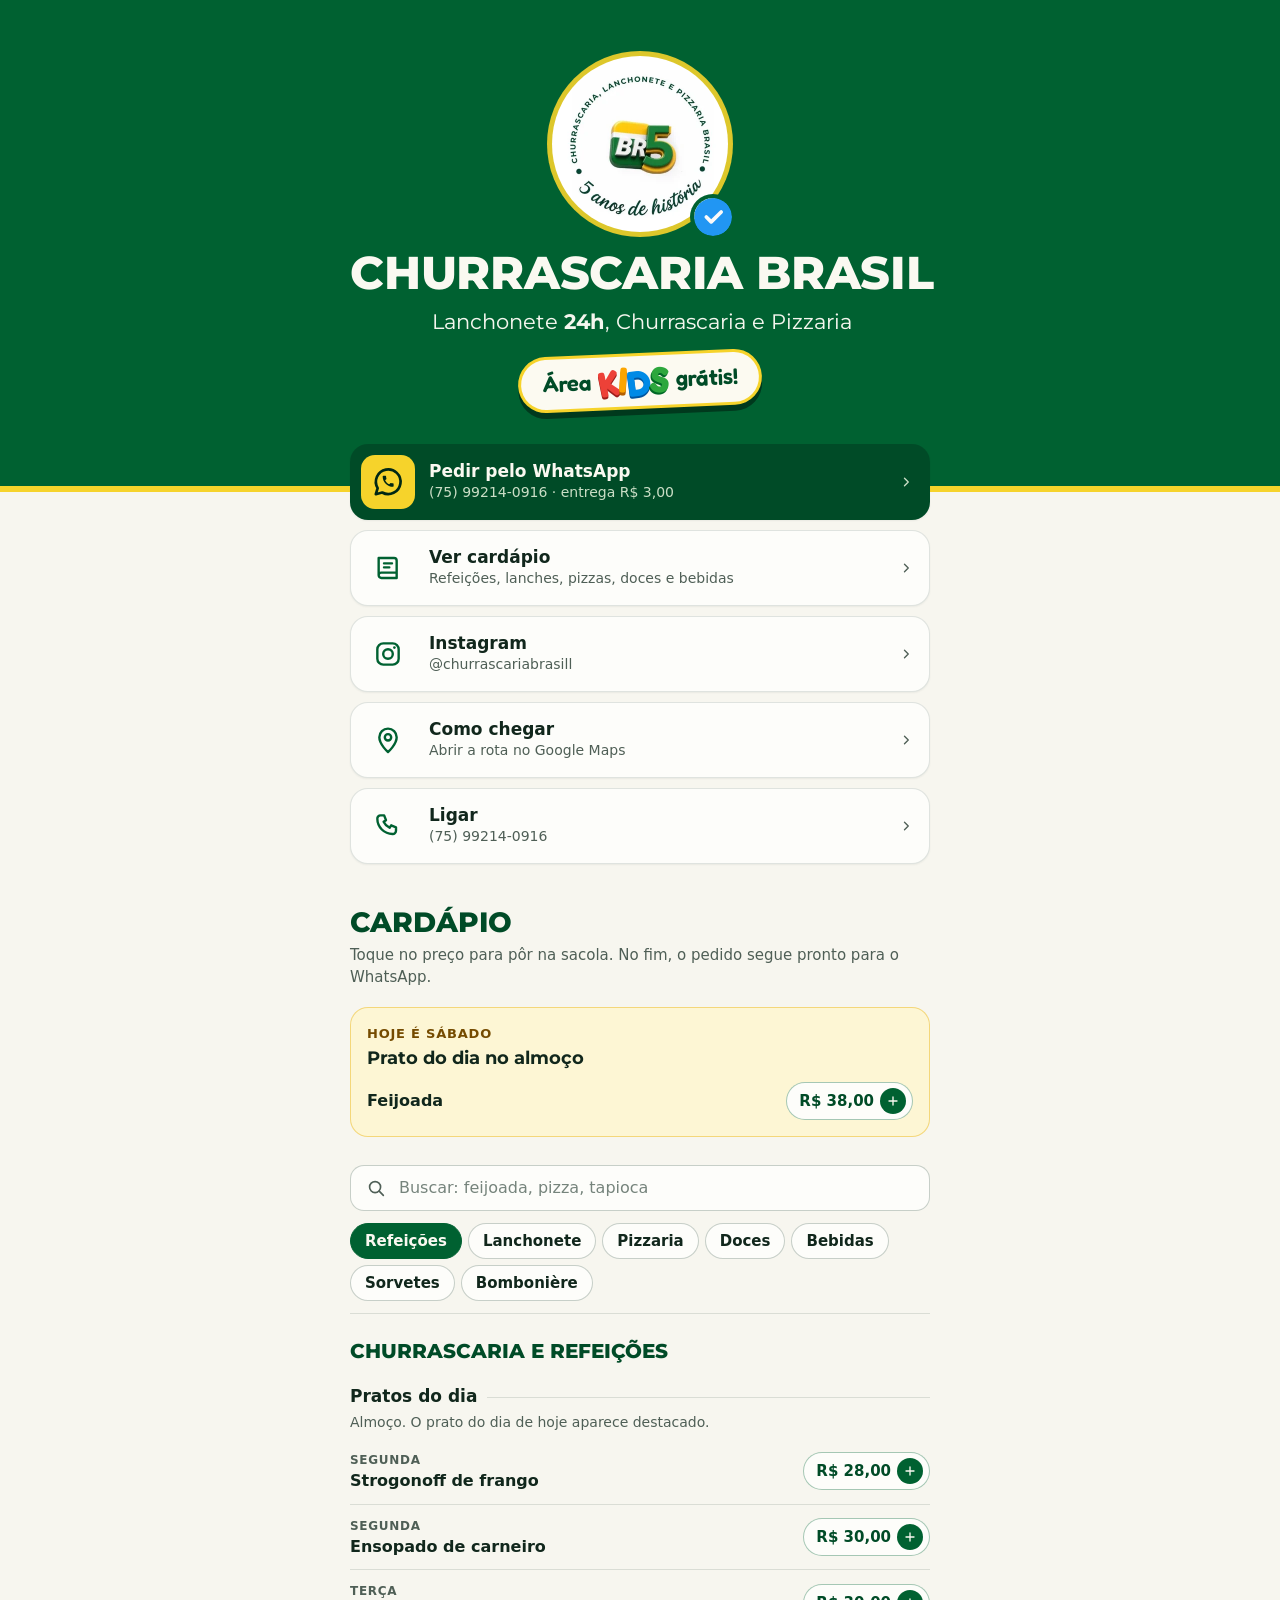
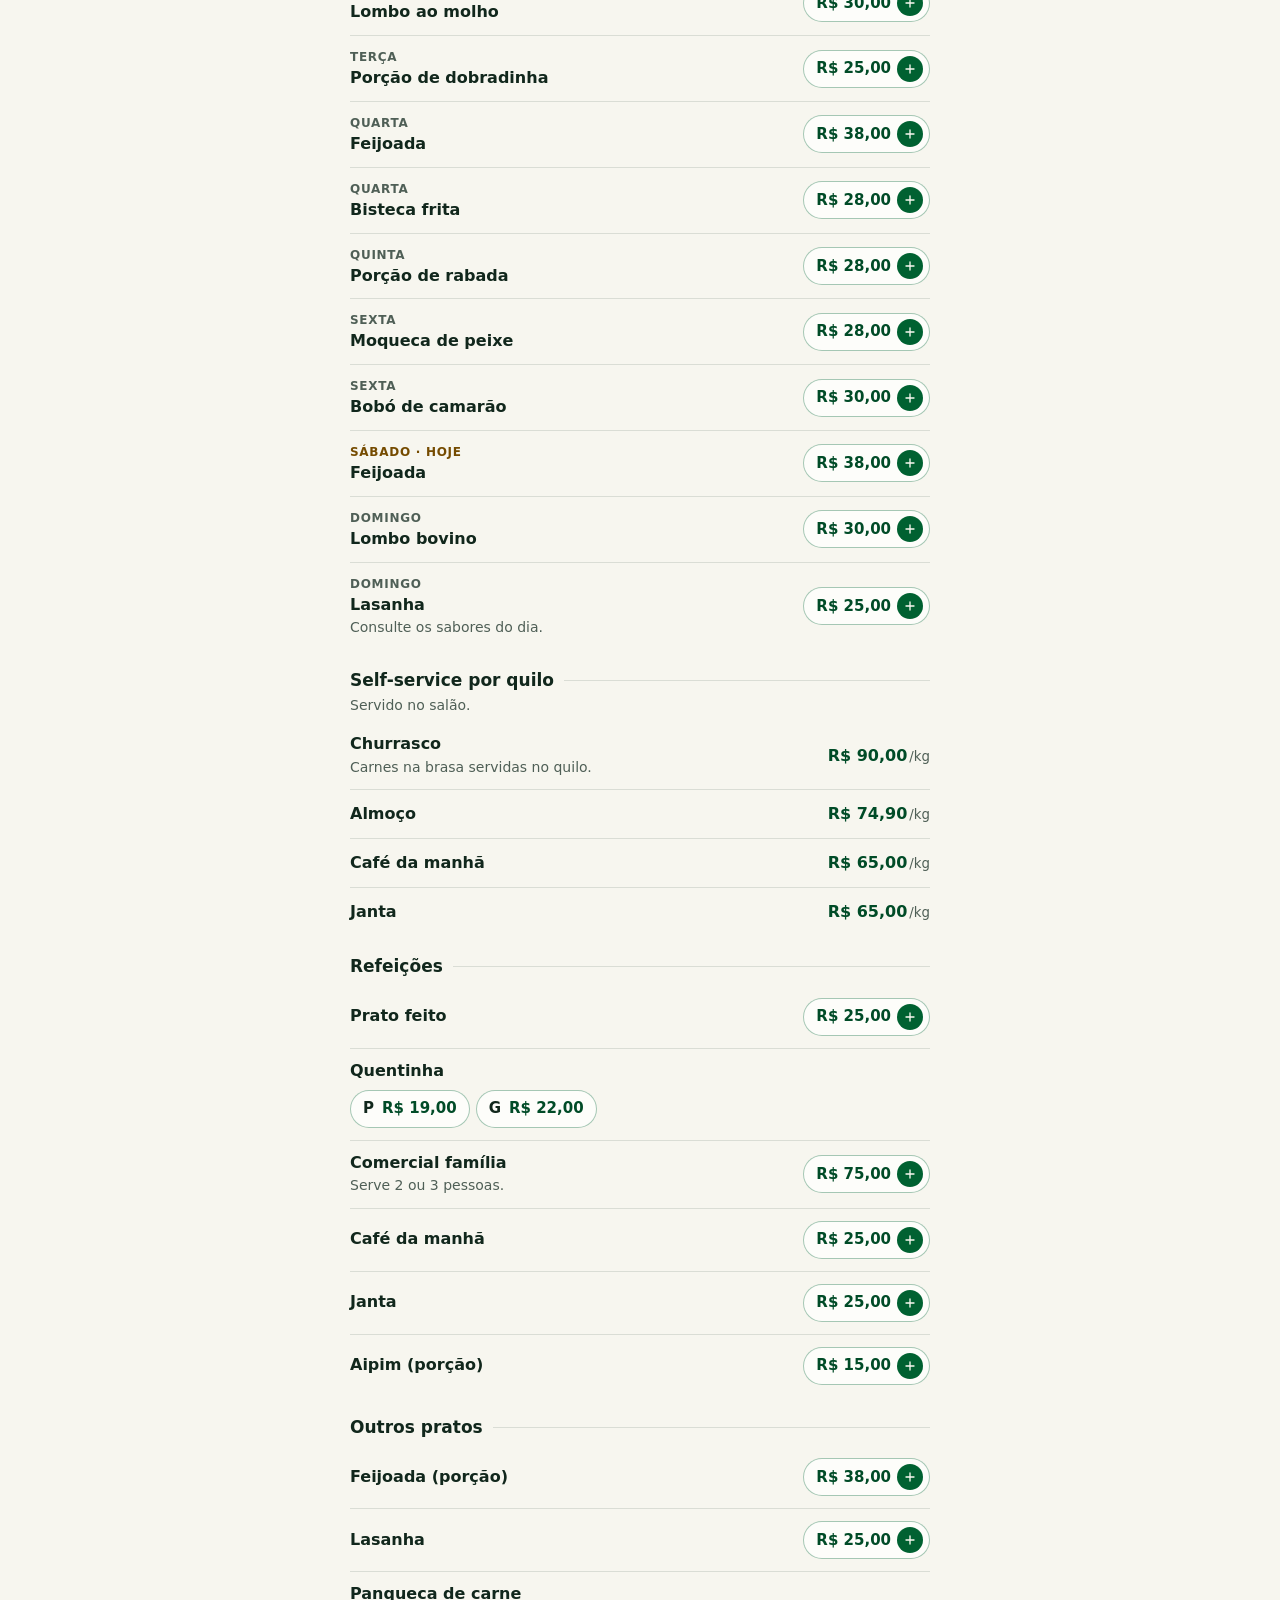
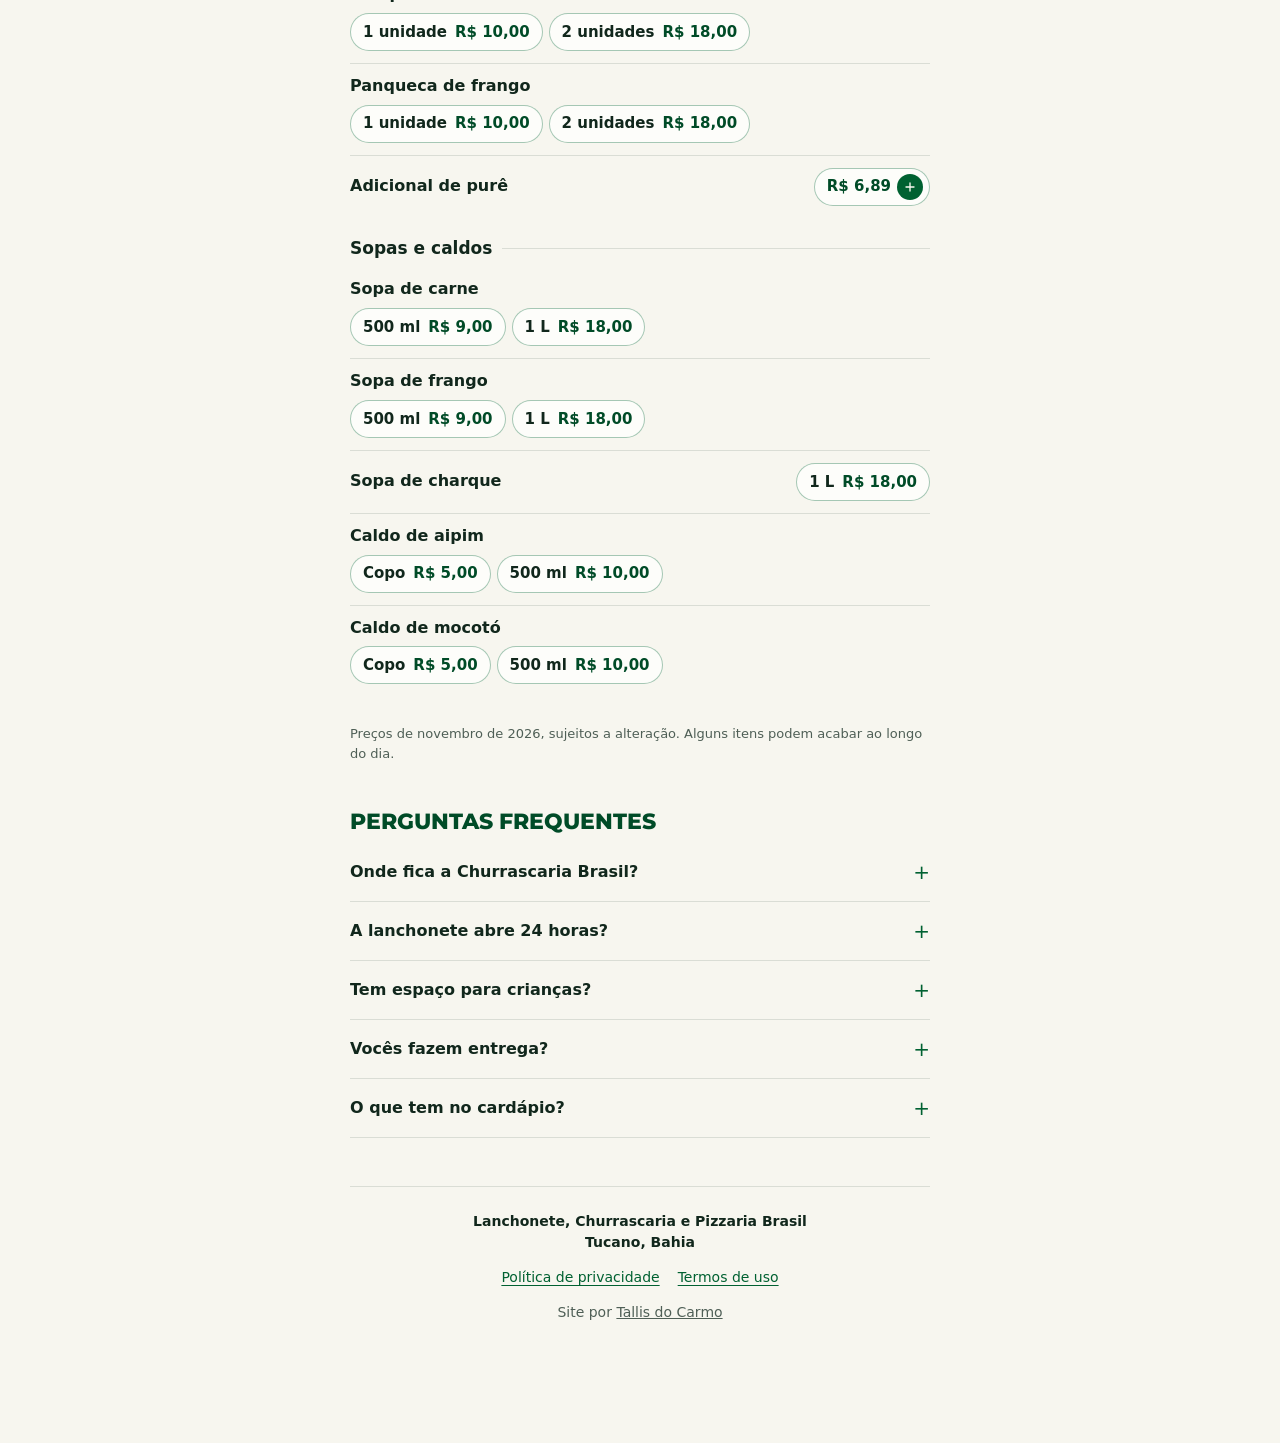
==== index.html @ 091d3152 "Página de links e cardápio da Churrascaria Brasil (BR5) Página de links com cardápio completo, busca" ====
<!doctype html>
<html lang="pt-BR">
<head>
<meta charset="utf-8">
<meta name="viewport" content="width=device-width, initial-scale=1, viewport-fit=cover">
<title>Churrascaria Brasil em Tucano-BA | Cardápio, churrasco, pizzas e lanches</title>
<meta name="description" content="Cardápio da Lanchonete, Churrascaria e Pizzaria Brasil (BR5) em Tucano, Bahia: churrasco e self-service por quilo, pratos do dia, pizzas, hambúrgueres, tapiocas, doces e bebidas. Lanchonete 24 horas. Área kids grátis. Peça pelo WhatsApp (75) 99214-0916.">
<link rel="canonical" href="https://churrascariabrasil.github.io/">
<meta name="robots" content="index, follow, max-image-preview:large">
<meta http-equiv="Content-Security-Policy" content="default-src 'self'; script-src 'self'; style-src 'self'; img-src 'self' data:; font-src 'self'; connect-src 'self'; object-src 'none'; base-uri 'none'; form-action 'none'; upgrade-insecure-requests">
<meta name="referrer" content="strict-origin-when-cross-origin">
<meta name="theme-color" content="#0f5a36">
<meta name="format-detection" content="telephone=no">
<meta property="og:type" content="restaurant.restaurant">
<meta property="og:locale" content="pt_BR">
<meta property="og:site_name" content="Churrascaria Brasil">
<meta property="og:title" content="Churrascaria Brasil em Tucano-BA: cardápio e pedidos pelo WhatsApp">
<meta property="og:description" content="Churrasco, self-service, pratos do dia, pizzas, hambúrgueres, tapiocas, doces e bebidas. Lanchonete 24 horas e área kids grátis em Tucano, Bahia.">
<meta property="og:url" content="https://churrascariabrasil.github.io/">
<meta property="og:image" content="https://churrascariabrasil.github.io/assets/og.jpg">
<meta property="og:image:width" content="1200">
<meta property="og:image:height" content="630">
<meta property="og:image:alt" content="Logo da Churrascaria Brasil, BR5, sobre fundo verde">
<meta name="twitter:card" content="summary_large_image">
<link rel="icon" href="assets/favicon-32.png" sizes="32x32" type="image/png">
<link rel="apple-touch-icon" href="assets/apple-touch-icon.png">
<link rel="manifest" href="site.webmanifest">
<link rel="preload" href="assets/fredoka-kids.woff2" as="font" type="font/woff2" crossorigin>
<link rel="preload" href="assets/montserrat.woff2" as="font" type="font/woff2" crossorigin>
<link rel="preload" href="assets/archivo.woff2" as="font" type="font/woff2" crossorigin>
<link rel="stylesheet" href="assets/styles.css">
<script type="application/ld+json">{"@context":"https://schema.org","@type":["Restaurant","FastFoodRestaurant"],"@id":"https://churrascariabrasil.github.io/#restaurante","name":"Lanchonete, Churrascaria e Pizzaria Brasil","alternateName":["Churrascaria Brasil","BR5","Pizzaria Brasil"],"url":"https://churrascariabrasil.github.io/","logo":"https://churrascariabrasil.github.io/assets/logo-512.png","image":"https://churrascariabrasil.github.io/assets/og.jpg","description":"Cardápio da Lanchonete, Churrascaria e Pizzaria Brasil (BR5) em Tucano, Bahia: churrasco e self-service por quilo, pratos do dia, pizzas, hambúrgueres, tapiocas, doces e bebidas. Lanchonete 24 horas. Área kids grátis. Peça pelo WhatsApp (75) 99214-0916.","telephone":"+55-75-99214-0916","servesCuisine":["Churrasco","Comida brasileira","Comida nordestina","Pizza","Hambúrguer","Lanches","Doces"],"priceRange":"R$","acceptsReservations":false,"amenityFeature":[{"@type":"LocationFeatureSpecification","name":"Área kids gratuita","value":true}],"address":{"@type":"PostalAddress","addressLocality":"Tucano","addressRegion":"BA","addressCountry":"BR"},"geo":{"@type":"GeoCoordinates","latitude":-10.975649324676777,"longitude":-38.793794930841116},"hasMap":"https://www.google.com/maps/place/Lanchonete,+Churrascaria+e+Pizzaria+Brasil/@-10.9757599,-38.7941972,17z/data=!4m6!3m5!1s0x71223be39fcfa05:0x5e86154c583b7c29!8m2!3d-10.9757599!4d-38.7941972","sameAs":["https://www.instagram.com/churrascariabrasill/"],"potentialAction":{"@type":"OrderAction","target":"https://wa.me/5575992140916"},"hasMenu":{"@type":"Menu","name":"Cardápio","url":"https://churrascariabrasil.github.io/#cardapio","inLanguage":"pt-BR","hasMenuSection":[{"@type":"MenuSection","name":"Churrascaria e refeições: Pratos do dia","hasMenuItem":[{"@type":"MenuItem","name":"Strogonoff de frango (Segunda)","offers":{"@type":"Offer","price":"28.00","priceCurrency":"BRL"}},{"@type":"MenuItem","name":"Ensopado de carneiro (Segunda)","offers":{"@type":"Offer","price":"30.00","priceCurrency":"BRL"}},{"@type":"MenuItem","name":"Lombo ao molho (Terça)","offers":{"@type":"Offer","price":"30.00","priceCurrency":"BRL"}},{"@type":"MenuItem","name":"Porção de dobradinha (Terça)","offers":{"@type":"Offer","price":"25.00","priceCurrency":"BRL"}},{"@type":"MenuItem","name":"Feijoada (Quarta)","offers":{"@type":"Offer","price":"38.00","priceCurrency":"BRL"}},{"@type":"MenuItem","name":"Bisteca frita (Quarta)","offers":{"@type":"Offer","price":"28.00","priceCurrency":"BRL"}},{"@type":"MenuItem","name":"Porção de rabada (Quinta)","offers":{"@type":"Offer","price":"28.00","priceCurrency":"BRL"}},{"@type":"MenuItem","name":"Moqueca de peixe (Sexta)","offers":{"@type":"Offer","price":"28.00","priceCurrency":"BRL"}},{"@type":"MenuItem","name":"Bobó de camarão (Sexta)","offers":{"@type":"Offer","price":"30.00","priceCurrency":"BRL"}},{"@type":"MenuItem","name":"Feijoada (Sábado)","offers":{"@type":"Offer","price":"38.00","priceCurrency":"BRL"}},{"@type":"MenuItem","name":"Lombo bovino (Domingo)","offers":{"@type":"Offer","price":"30.00","priceCurrency":"BRL"}},{"@type":"MenuItem","name":"Lasanha (Domingo)","offers":{"@type":"Offer","price":"25.00","priceCurrency":"BRL"},"description":"Consulte os sabores do dia."}]},{"@type":"MenuSection","name":"Churrascaria e refeições: Self-service por quilo","hasMenuItem":[{"@type":"MenuItem","name":"Churrasco","offers":{"@type":"Offer","price":"90.00","priceCurrency":"BRL"},"description":"Carnes na brasa servidas no quilo."},{"@type":"MenuItem","name":"Almoço","offers":{"@type":"Offer","price":"74.90","priceCurrency":"BRL"}},{"@type":"MenuItem","name":"Café da manhã","offers":{"@type":"Offer","price":"65.00","priceCurrency":"BRL"}},{"@type":"MenuItem","name":"Janta","offers":{"@type":"Offer","price":"65.00","priceCurrency":"BRL"}}]},{"@type":"MenuSection","name":"Churrascaria e refeições: Refeições","hasMenuItem":[{"@type":"MenuItem","name":"Prato feito","offers":{"@type":"Offer","price":"25.00","priceCurrency":"BRL"}},{"@type":"MenuItem","name":"Quentinha","offers":[{"@type":"Offer","price":"19.00","priceCurrency":"BRL","name":"P"},{"@type":"Offer","price":"22.00","priceCurrency":"BRL","name":"G"}]},{"@type":"MenuItem","name":"Comercial família","offers":{"@type":"Offer","price":"75.00","priceCurrency":"BRL"},"description":"Serve 2 ou 3 pessoas."},{"@type":"MenuItem","name":"Café da manhã","offers":{"@type":"Offer","price":"25.00","priceCurrency":"BRL"}},{"@type":"MenuItem","name":"Janta","offers":{"@type":"Offer","price":"25.00","priceCurrency":"BRL"}},{"@type":"MenuItem","name":"Aipim (porção)","offers":{"@type":"Offer","price":"15.00","priceCurrency":"BRL"}}]},{"@type":"MenuSection","name":"Churrascaria e refeições: Outros pratos","hasMenuItem":[{"@type":"MenuItem","name":"Feijoada (porção)","offers":{"@type":"Offer","price":"38.00","priceCurrency":"BRL"}},{"@type":"MenuItem","name":"Lasanha","offers":{"@type":"Offer","price":"25.00","priceCurrency":"BRL"}},{"@type":"MenuItem","name":"Panqueca de carne","offers":[{"@type":"Offer","price":"10.00","priceCurrency":"BRL","name":"1 unidade"},{"@type":"Offer","price":"18.00","priceCurrency":"BRL","name":"2 unidades"}]},{"@type":"MenuItem","name":"Panqueca de frango","offers":[{"@type":"Offer","price":"10.00","priceCurrency":"BRL","name":"1 unidade"},{"@type":"Offer","price":"18.00","priceCurrency":"BRL","name":"2 unidades"}]},{"@type":"MenuItem","name":"Adicional de purê","offers":{"@type":"Offer","price":"6.89","priceCurrency":"BRL"}}]},{"@type":"MenuSection","name":"Churrascaria e refeições: Sopas e caldos","hasMenuItem":[{"@type":"MenuItem","name":"Sopa de carne","offers":[{"@type":"Offer","price":"9.00","priceCurrency":"BRL","name":"500 ml"},{"@type":"Offer","price":"18.00","priceCurrency":"BRL","name":"1 L"}]},{"@type":"MenuItem","name":"Sopa de frango","offers":[{"@type":"Offer","price":"9.00","priceCurrency":"BRL","name":"500 ml"},{"@type":"Offer","price":"18.00","priceCurrency":"BRL","name":"1 L"}]},{"@type":"MenuItem","name":"Sopa de charque","offers":{"@type":"Offer","price":"18.00","priceCurrency":"BRL","name":"1 L"}},{"@type":"MenuItem","name":"Caldo de aipim","offers":[{"@type":"Offer","price":"5.00","priceCurrency":"BRL","name":"Copo"},{"@type":"Offer","price":"10.00","priceCurrency":"BRL","name":"500 ml"}]},{"@type":"MenuItem","name":"Caldo de mocotó","offers":[{"@type":"Offer","price":"5.00","priceCurrency":"BRL","name":"Copo"},{"@type":"Offer","price":"10.00","priceCurrency":"BRL","name":"500 ml"}]}]},{"@type":"MenuSection","name":"Lanchonete: Hambúrgueres","hasMenuItem":[{"@type":"MenuItem","name":"X-Xandão","offers":{"@type":"Offer","price":"39.90","priceCurrency":"BRL"},"description":"Pão com gergelim, 2 carnes (120 g), tomate, alface, molho especial, cebola caramelizada, cheddar e bacon."},{"@type":"MenuItem","name":"Moda da Casa","offers":{"@type":"Offer","price":"35.90","priceCurrency":"BRL"},"description":"Pão com gergelim, 2 carnes (120 g), tomate, alface, molho especial, cebola, cheddar, picles, ovos e bacon."},{"@type":"MenuItem","name":"Nordestino","offers":{"@type":"Offer","price":"29.90","priceCurrency":"BRL"},"description":"Pão com gergelim, carne artesanal (120 g), banana-da-terra, bacon e muçarela."},{"@type":"MenuItem","name":"X-Brasil","offers":{"@type":"Offer","price":"28.90","priceCurrency":"BRL"},"description":"Pão com gergelim, carne (120 g), tomate, alface americana, molho especial, muçarela, cebola caramelizada e bacon."},{"@type":"MenuItem","name":"X-Tudo","offers":{"@type":"Offer","price":"26.90","priceCurrency":"BRL"},"description":"Pão com gergelim, carne, tomate, alface, molho especial, ovo, bacon, frango, muçarela e presunto."},{"@type":"MenuItem","name":"Baby Burguer","offers":{"@type":"Offer","price":"25.90","priceCurrency":"BRL"},"description":"Pão com gergelim, 2 carnes (120 g), tomate, alface, molho especial, cebola caramelizada e cheddar."},{"@type":"MenuItem","name":"X-Bacon","offers":{"@type":"Offer","price":"22.90","priceCurrency":"BRL"},"description":"Pão com gergelim, carne, tomate, alface, molho especial, muçarela, presunto e bacon."},{"@type":"MenuItem","name":"X-Frango","offers":{"@type":"Offer","price":"21.90","priceCurrency":"BRL"},"description":"Pão com gergelim, carne, tomate, alface, molho especial, muçarela e frango."},{"@type":"MenuItem","name":"X-Egg","offers":{"@type":"Offer","price":"20.90","priceCurrency":"BRL"},"description":"Pão com gergelim, carne, tomate, alface, molho especial, muçarela, presunto, cebola e 2 ovos."},{"@type":"MenuItem","name":"X-Burguer","offers":{"@type":"Offer","price":"19.90","priceCurrency":"BRL"},"description":"Pão com gergelim, carne, tomate, alface, molho especial, muçarela e presunto."},{"@type":"MenuItem","name":"X-Calabresa","offers":{"@type":"Offer","price":"19.90","priceCurrency":"BRL"},"description":"Pão com gergelim, carne, tomate, cebola, alface, molho especial, muçarela, presunto e calabresa."},{"@type":"MenuItem","name":"X-Toscana","offers":{"@type":"Offer","price":"16.90","priceCurrency":"BRL"},"description":"Pão francês, muçarela, vinagrete e linguiça toscana."}]},{"@type":"MenuSection","name":"Lanchonete: Tapiocas","hasMenuItem":[{"@type":"MenuItem","name":"Carne seca","offers":{"@type":"Offer","price":"22.99","priceCurrency":"BRL"}},{"@type":"MenuItem","name":"Frango","offers":{"@type":"Offer","price":"19.99","priceCurrency":"BRL"}},{"@type":"MenuItem","name":"Nutella com morango","offers":{"@type":"Offer","price":"18.00","priceCurrency":"BRL"}},{"@type":"MenuItem","name":"Calabresa com queijo","offers":{"@type":"Offer","price":"16.99","priceCurrency":"BRL"}},{"@type":"MenuItem","name":"Queijo e presunto","offers":{"@type":"Offer","price":"16.99","priceCurrency":"BRL"}},{"@type":"MenuItem","name":"Ovo com queijo","offers":{"@type":"Offer","price":"14.99","priceCurrency":"BRL"}},{"@type":"MenuItem","name":"Manteiga","offers":{"@type":"Offer","price":"9.99","priceCurrency":"BRL"}}]},{"@type":"MenuSection","name":"Lanchonete: Cuscuz","hasMenuItem":[{"@type":"MenuItem","name":"Cuscuz carne seca com queijo","offers":[{"@type":"Offer","price":"17.99","priceCurrency":"BRL","name":"P"},{"@type":"Offer","price":"24.99","priceCurrency":"BRL","name":"G"}]},{"@type":"MenuItem","name":"Cuscuz carne seca com banana","offers":[{"@type":"Offer","price":"16.99","priceCurrency":"BRL","name":"P"},{"@type":"Offer","price":"23.99","priceCurrency":"BRL","name":"G"}]},{"@type":"MenuItem","name":"Cuscuz frango com queijo","offers":[{"@type":"Offer","price":"15.99","priceCurrency":"BRL","name":"P"},{"@type":"Offer","price":"22.99","priceCurrency":"BRL","name":"G"}]},{"@type":"MenuItem","name":"Cuscuz calabresa com queijo","offers":[{"@type":"Offer","price":"13.99","priceCurrency":"BRL","name":"P"},{"@type":"Offer","price":"21.99","priceCurrency":"BRL","name":"G"}]},{"@type":"MenuItem","name":"Cuscuz com manteiga","offers":[{"@type":"Offer","price":"10.00","priceCurrency":"BRL","name":"P"},{"@type":"Offer","price":"13.00","priceCurrency":"BRL","name":"G"}]}]},{"@type":"MenuSection","name":"Lanchonete: Salgados","hasMenuItem":[{"@type":"MenuItem","name":"Coxinha","offers":{"@type":"Offer","price":"7.00","priceCurrency":"BRL"}},{"@type":"MenuItem","name":"Empada de frango","offers":{"@type":"Offer","price":"7.00","priceCurrency":"BRL"}},{"@type":"MenuItem","name":"Enroladinho","offers":{"@type":"Offer","price":"7.00","priceCurrency":"BRL"}},{"@type":"MenuItem","name":"Banana real","offers":{"@type":"Offer","price":"7.00","priceCurrency":"BRL"}},{"@type":"MenuItem","name":"Risole misto","offers":{"@type":"Offer","price":"8.00","priceCurrency":"BRL"}},{"@type":"MenuItem","name":"Bauru","offers":{"@type":"Offer","price":"9.00","priceCurrency":"BRL"}},{"@type":"MenuItem","name":"Esfirra de frango","offers":{"@type":"Offer","price":"9.00","priceCurrency":"BRL"}},{"@type":"MenuItem","name":"Hambúrguer de forno","offers":{"@type":"Offer","price":"9.00","priceCurrency":"BRL"}},{"@type":"MenuItem","name":"Pão delícia","offers":{"@type":"Offer","price":"9.00","priceCurrency":"BRL"}},{"@type":"MenuItem","name":"Pastel","offers":{"@type":"Offer","price":"5.00","priceCurrency":"BRL"}},{"@type":"MenuItem","name":"Torta salgada","offers":{"@type":"Offer","price":"15.00","priceCurrency":"BRL"}},{"@type":"MenuItem","name":"Brotinho","offers":{"@type":"Offer","price":"17.00","priceCurrency":"BRL"}},{"@type":"MenuItem","name":"Quiche","offers":{"@type":"Offer","price":"17.00","priceCurrency":"BRL"}},{"@type":"MenuItem","name":"Churros (porção)","offers":{"@type":"Offer","price":"15.00","priceCurrency":"BRL"}},{"@type":"MenuItem","name":"Mini salgados (unidade)","offers":{"@type":"Offer","price":"1.50","priceCurrency":"BRL"}},{"@type":"MenuItem","name":"Combo mini salgados","offers":{"@type":"Offer","price":"29.90","priceCurrency":"BRL"}}]},{"@type":"MenuSection","name":"Lanchonete: Padaria","hasMenuItem":[{"@type":"MenuItem","name":"Pão","offers":{"@type":"Offer","price":"1.00","priceCurrency":"BRL"}},{"@type":"MenuItem","name":"Pão com manteiga","offers":{"@type":"Offer","price":"3.00","priceCurrency":"BRL"}},{"@type":"MenuItem","name":"Pão com ovo","offers":{"@type":"Offer","price":"6.00","priceCurrency":"BRL"}},{"@type":"MenuItem","name":"Pão com queijo","offers":{"@type":"Offer","price":"9.00","priceCurrency":"BRL"}},{"@type":"MenuItem","name":"Pão com requeijão","offers":{"@type":"Offer","price":"9.00","priceCurrency":"BRL"}},{"@type":"MenuItem","name":"Pão recheado","offers":{"@type":"Offer","price":"9.00","priceCurrency":"BRL"}},{"@type":"MenuItem","name":"Pão turbinado","offers":{"@type":"Offer","price":"12.00","priceCurrency":"BRL"}},{"@type":"MenuItem","name":"Misto","offers":{"@type":"Offer","price":"7.00","priceCurrency":"BRL"}},{"@type":"MenuItem","name":"Ovo (unidade)","offers":{"@type":"Offer","price":"2.50","priceCurrency":"BRL"}},{"@type":"MenuItem","name":"Fatia de presunto","offers":{"@type":"Offer","price":"3.00","priceCurrency":"BRL"}},{"@type":"MenuItem","name":"Fatia de queijo","offers":{"@type":"Offer","price":"3.00","priceCurrency":"BRL"}}]},{"@type":"MenuSection","name":"Lanchonete: Petiscos","hasMenuItem":[{"@type":"MenuItem","name":"Batata frita simples","offers":[{"@type":"Offer","price":"15.00","priceCurrency":"BRL","name":"P"},{"@type":"Offer","price":"30.00","priceCurrency":"BRL","name":"G"}]},{"@type":"MenuItem","name":"Batata frita especial","offers":[{"@type":"Offer","price":"23.00","priceCurrency":"BRL","name":"P"},{"@type":"Offer","price":"38.00","priceCurrency":"BRL","name":"G"}]},{"@type":"MenuItem","name":"Bala de licuri com banana","offers":{"@type":"Offer","price":"16.00","priceCurrency":"BRL"}},{"@type":"MenuItem","name":"Bolacha de licuri","offers":{"@type":"Offer","price":"17.00","priceCurrency":"BRL"},"description":"Consulte os sabores."},{"@type":"MenuItem","name":"Beiju canoinha","offers":{"@type":"Offer","price":"9.00","priceCurrency":"BRL"}},{"@type":"MenuItem","name":"Beiju de coco","offers":{"@type":"Offer","price":"9.00","priceCurrency":"BRL"}},{"@type":"MenuItem","name":"Beiju de goiaba com coco","offers":{"@type":"Offer","price":"9.00","priceCurrency":"BRL"}},{"@type":"MenuItem","name":"Beiju de pote","offers":{"@type":"Offer","price":"15.00","priceCurrency":"BRL"}},{"@type":"MenuItem","name":"Tapioca crocante de coco queimado","offers":{"@type":"Offer","price":"15.00","priceCurrency":"BRL"}},{"@type":"MenuItem","name":"Tapioca crocante de leite condensado","offers":{"@type":"Offer","price":"15.00","priceCurrency":"BRL"}},{"@type":"MenuItem","name":"Salgadinhos de pacote","offers":[{"@type":"Offer","price":"8.00","priceCurrency":"BRL","name":"Batata chips Maitá"},{"@type":"Offer","price":"7.00","priceCurrency":"BRL","name":"Cheetos"},{"@type":"Offer","price":"7.00","priceCurrency":"BRL","name":"Doritos"},{"@type":"Offer","price":"10.00","priceCurrency":"BRL","name":"Clube Social recheado"},{"@type":"Offer","price":"6.00","priceCurrency":"BRL","name":"Sol"},{"@type":"Offer","price":"3.00","priceCurrency":"BRL","name":"Torcida"}]}]},{"@type":"MenuSection","name":"Pizzaria: Pizzas salgadas","hasMenuItem":[{"@type":"MenuItem","name":"Rainha da BR","offers":[{"@type":"Offer","price":"57.00","priceCurrency":"BRL","name":"Média"},{"@type":"Offer","price":"81.00","priceCurrency":"BRL","name":"Família"}]},{"@type":"MenuItem","name":"Tucaninha","offers":[{"@type":"Offer","price":"53.00","priceCurrency":"BRL","name":"Média"},{"@type":"Offer","price":"72.00","priceCurrency":"BRL","name":"Família"}]},{"@type":"MenuItem","name":"Força do Sertão","offers":[{"@type":"Offer","price":"56.00","priceCurrency":"BRL","name":"Média"},{"@type":"Offer","price":"78.00","priceCurrency":"BRL","name":"Família"}]},{"@type":"MenuItem","name":"À Moda Xandão","offers":[{"@type":"Offer","price":"52.00","priceCurrency":"BRL","name":"Média"},{"@type":"Offer","price":"68.00","priceCurrency":"BRL","name":"Família"}]},{"@type":"MenuItem","name":"Maré Alta","offers":[{"@type":"Offer","price":"57.00","priceCurrency":"BRL","name":"Média"},{"@type":"Offer","price":"84.00","priceCurrency":"BRL","name":"Família"}]},{"@type":"MenuItem","name":"Camarão cremoso","offers":[{"@type":"Offer","price":"65.00","priceCurrency":"BRL","name":"Média"},{"@type":"Offer","price":"90.00","priceCurrency":"BRL","name":"Família"}]},{"@type":"MenuItem","name":"Salame com geleia de pimenta","offers":[{"@type":"Offer","price":"65.00","priceCurrency":"BRL","name":"Média"},{"@type":"Offer","price":"90.00","priceCurrency":"BRL","name":"Família"}]},{"@type":"MenuItem","name":"Peito de peru e catupiry cremoso","offers":[{"@type":"Offer","price":"65.00","priceCurrency":"BRL","name":"Média"},{"@type":"Offer","price":"90.00","priceCurrency":"BRL","name":"Família"}]},{"@type":"MenuItem","name":"Sertaneja cremosa","offers":[{"@type":"Offer","price":"52.00","priceCurrency":"BRL","name":"Média"},{"@type":"Offer","price":"75.00","priceCurrency":"BRL","name":"Família"}]},{"@type":"MenuItem","name":"Mineirinha","offers":[{"@type":"Offer","price":"53.00","priceCurrency":"BRL","name":"Média"},{"@type":"Offer","price":"68.00","priceCurrency":"BRL","name":"Família"}]},{"@type":"MenuItem","name":"Baianinha","offers":[{"@type":"Offer","price":"42.00","priceCurrency":"BRL","name":"Média"},{"@type":"Offer","price":"62.00","priceCurrency":"BRL","name":"Família"}]},{"@type":"MenuItem","name":"Paixão Nacional","offers":[{"@type":"Offer","price":"42.00","priceCurrency":"BRL","name":"Média"},{"@type":"Offer","price":"60.00","priceCurrency":"BRL","name":"Família"}]},{"@type":"MenuItem","name":"Frango Chiquem","offers":[{"@type":"Offer","price":"52.00","priceCurrency":"BRL","name":"Média"},{"@type":"Offer","price":"68.00","priceCurrency":"BRL","name":"Família"}]},{"@type":"MenuItem","name":"Frango com catupiry","offers":[{"@type":"Offer","price":"48.00","priceCurrency":"BRL","name":"Média"},{"@type":"Offer","price":"68.00","priceCurrency":"BRL","name":"Família"}]},{"@type":"MenuItem","name":"Frango","offers":[{"@type":"Offer","price":"44.00","priceCurrency":"BRL","name":"Média"},{"@type":"Offer","price":"62.00","priceCurrency":"BRL","name":"Família"}]},{"@type":"MenuItem","name":"Atum","offers":[{"@type":"Offer","price":"52.00","priceCurrency":"BRL","name":"Média"},{"@type":"Offer","price":"79.00","priceCurrency":"BRL","name":"Família"}]},{"@type":"MenuItem","name":"Brócolis e bacon","offers":[{"@type":"Offer","price":"52.00","priceCurrency":"BRL","name":"Média"},{"@type":"Offer","price":"68.00","priceCurrency":"BRL","name":"Família"}]},{"@type":"MenuItem","name":"Portuguesa","offers":[{"@type":"Offer","price":"48.00","priceCurrency":"BRL","name":"Média"},{"@type":"Offer","price":"68.00","priceCurrency":"BRL","name":"Família"}]},{"@type":"MenuItem","name":"Lombinho","offers":[{"@type":"Offer","price":"44.00","priceCurrency":"BRL","name":"Média"},{"@type":"Offer","price":"67.00","priceCurrency":"BRL","name":"Família"}]},{"@type":"MenuItem","name":"Siciliana","offers":[{"@type":"Offer","price":"45.00","priceCurrency":"BRL","name":"Média"},{"@type":"Offer","price":"67.00","priceCurrency":"BRL","name":"Família"}]},{"@type":"MenuItem","name":"Marguerita","offers":[{"@type":"Offer","price":"43.00","priceCurrency":"BRL","name":"Média"},{"@type":"Offer","price":"58.00","priceCurrency":"BRL","name":"Família"}]},{"@type":"MenuItem","name":"Vegetariana","offers":[{"@type":"Offer","price":"43.00","priceCurrency":"BRL","name":"Média"},{"@type":"Offer","price":"60.00","priceCurrency":"BRL","name":"Família"}]}]},{"@type":"MenuSection","name":"Pizzaria: Pizzas doces","hasMenuItem":[{"@type":"MenuItem","name":"Brigadeiro com morango","offers":[{"@type":"Offer","price":"45.00","priceCurrency":"BRL","name":"Média"},{"@type":"Offer","price":"67.00","priceCurrency":"BRL","name":"Família"}]},{"@type":"MenuItem","name":"Dois Amores","offers":[{"@type":"Offer","price":"45.00","priceCurrency":"BRL","name":"Média"},{"@type":"Offer","price":"67.00","priceCurrency":"BRL","name":"Família"}]},{"@type":"MenuItem","name":"Romeu e Julieta","offers":[{"@type":"Offer","price":"45.00","priceCurrency":"BRL","name":"Média"},{"@type":"Offer","price":"67.00","priceCurrency":"BRL","name":"Família"}]}]},{"@type":"MenuSection","name":"Confeitaria: Fatias e porções","hasMenuItem":[{"@type":"MenuItem","name":"Sobremesa Brasil","offers":{"@type":"Offer","price":"18.00","priceCurrency":"BRL"}},{"@type":"MenuItem","name":"Torta de café","offers":{"@type":"Offer","price":"20.00","priceCurrency":"BRL"}},{"@type":"MenuItem","name":"Banoffee","offers":{"@type":"Offer","price":"14.00","priceCurrency":"BRL"}},{"@type":"MenuItem","name":"Delícia de uva","offers":{"@type":"Offer","price":"14.00","priceCurrency":"BRL"}},{"@type":"MenuItem","name":"Cheesecake","offers":{"@type":"Offer","price":"12.00","priceCurrency":"BRL"}},{"@type":"MenuItem","name":"Mousse","offers":{"@type":"Offer","price":"12.00","priceCurrency":"BRL"}},{"@type":"MenuItem","name":"Torta Oreo","offers":{"@type":"Offer","price":"12.00","priceCurrency":"BRL"}},{"@type":"MenuItem","name":"Torta","offers":{"@type":"Offer","price":"17.00","priceCurrency":"BRL"},"description":"Consulte os sabores."},{"@type":"MenuItem","name":"Brownie","offers":{"@type":"Offer","price":"10.00","priceCurrency":"BRL"},"description":"Consulte os sabores."},{"@type":"MenuItem","name":"Bolo com cobertura","offers":{"@type":"Offer","price":"10.00","priceCurrency":"BRL"}},{"@type":"MenuItem","name":"Bolo fit","offers":{"@type":"Offer","price":"10.00","priceCurrency":"BRL"}},{"@type":"MenuItem","name":"Bolo de tapioca","offers":{"@type":"Offer","price":"10.00","priceCurrency":"BRL"}},{"@type":"MenuItem","name":"Rocambole","offers":{"@type":"Offer","price":"10.00","priceCurrency":"BRL"}},{"@type":"MenuItem","name":"Bolo simples","offers":{"@type":"Offer","price":"7.00","priceCurrency":"BRL"}},{"@type":"MenuItem","name":"Banana real","offers":{"@type":"Offer","price":"7.00","priceCurrency":"BRL"}},{"@type":"MenuItem","name":"Pavê","offers":{"@type":"Offer","price":"9.00","priceCurrency":"BRL"}},{"@type":"MenuItem","name":"Pudim","offers":{"@type":"Offer","price":"9.00","priceCurrency":"BRL"}},{"@type":"MenuItem","name":"Torta encanto de cereja","offers":{"@type":"Offer","price":"8.00","priceCurrency":"BRL"}},{"@type":"MenuItem","name":"Salada de frutas","offers":{"@type":"Offer","price":"6.00","priceCurrency":"BRL"}},{"@type":"MenuItem","name":"Mini vulcão","offers":{"@type":"Offer","price":"25.00","priceCurrency":"BRL"}},{"@type":"MenuItem","name":"Rocambole salgado de salpicão","offers":{"@type":"Offer","price":"20.00","priceCurrency":"BRL"}}]},{"@type":"MenuSection","name":"Confeitaria: Docinhos","hasMenuItem":[{"@type":"MenuItem","name":"Brigadeiro de morango","offers":{"@type":"Offer","price":"8.00","priceCurrency":"BRL"}},{"@type":"MenuItem","name":"Brigadeiro","offers":{"@type":"Offer","price":"5.00","priceCurrency":"BRL"},"description":"Consulte os sabores."},{"@type":"MenuItem","name":"Caixa com 4 mini brigadeiros","offers":{"@type":"Offer","price":"8.00","priceCurrency":"BRL"}},{"@type":"MenuItem","name":"Cupcake","offers":{"@type":"Offer","price":"5.00","priceCurrency":"BRL"}},{"@type":"MenuItem","name":"Tortalete","offers":{"@type":"Offer","price":"5.00","priceCurrency":"BRL"}},{"@type":"MenuItem","name":"Trufa","offers":{"@type":"Offer","price":"3.00","priceCurrency":"BRL"}}]},{"@type":"MenuSection","name":"Confeitaria: Inteiros por encomenda","hasMenuItem":[{"@type":"MenuItem","name":"Torta inteira","offers":[{"@type":"Offer","price":"180.00","priceCurrency":"BRL","name":"15 cm"},{"@type":"Offer","price":"200.00","priceCurrency":"BRL","name":"20 cm"},{"@type":"Offer","price":"250.00","priceCurrency":"BRL","name":"25 cm"}]},{"@type":"MenuItem","name":"Pudim inteiro","offers":{"@type":"Offer","price":"90.00","priceCurrency":"BRL"}},{"@type":"MenuItem","name":"Torta encanto de cereja inteira","offers":{"@type":"Offer","price":"85.00","priceCurrency":"BRL"}},{"@type":"MenuItem","name":"Bolo com cobertura inteiro","offers":{"@type":"Offer","price":"60.00","priceCurrency":"BRL"}},{"@type":"MenuItem","name":"Bolo de abacaxi inteiro","offers":{"@type":"Offer","price":"60.00","priceCurrency":"BRL"}},{"@type":"MenuItem","name":"Bolo fit inteiro","offers":{"@type":"Offer","price":"60.00","priceCurrency":"BRL"}},{"@type":"MenuItem","name":"Bolo de aipim inteiro","offers":{"@type":"Offer","price":"45.00","priceCurrency":"BRL"}},{"@type":"MenuItem","name":"Bolo simples inteiro","offers":{"@type":"Offer","price":"45.00","priceCurrency":"BRL"}}]},{"@type":"MenuSection","name":"Bebidas: Sucos naturais","hasMenuItem":[{"@type":"MenuItem","name":"Suco de acerola","offers":[{"@type":"Offer","price":"8.00","priceCurrency":"BRL","name":"Copo"},{"@type":"Offer","price":"12.00","priceCurrency":"BRL","name":"Jarra"}]},{"@type":"MenuItem","name":"Suco de goiaba","offers":[{"@type":"Offer","price":"8.00","priceCurrency":"BRL","name":"Copo"},{"@type":"Offer","price":"12.00","priceCurrency":"BRL","name":"Jarra"}]},{"@type":"MenuItem","name":"Suco de laranja","offers":[{"@type":"Offer","price":"8.00","priceCurrency":"BRL","name":"Copo"},{"@type":"Offer","price":"12.00","priceCurrency":"BRL","name":"Jarra"}]},{"@type":"MenuItem","name":"Suco de limão","offers":[{"@type":"Offer","price":"8.00","priceCurrency":"BRL","name":"Copo"},{"@type":"Offer","price":"12.00","priceCurrency":"BRL","name":"Jarra"}]},{"@type":"MenuItem","name":"Suco de manga","offers":[{"@type":"Offer","price":"8.00","priceCurrency":"BRL","name":"Copo"},{"@type":"Offer","price":"12.00","priceCurrency":"BRL","name":"Jarra"}]},{"@type":"MenuItem","name":"Suco de maracujá","offers":[{"@type":"Offer","price":"8.00","priceCurrency":"BRL","name":"Copo"},{"@type":"Offer","price":"12.00","priceCurrency":"BRL","name":"Jarra"}]},{"@type":"MenuItem","name":"Suco de umbu","offers":[{"@type":"Offer","price":"8.00","priceCurrency":"BRL","name":"Copo"},{"@type":"Offer","price":"12.00","priceCurrency":"BRL","name":"Jarra"}]},{"@type":"MenuItem","name":"Suco de morango","offers":[{"@type":"Offer","price":"9.00","priceCurrency":"BRL","name":"Copo"},{"@type":"Offer","price":"18.00","priceCurrency":"BRL","name":"Jarra"}]},{"@type":"MenuItem","name":"Vitamina (jarra)","offers":{"@type":"Offer","price":"12.00","priceCurrency":"BRL"}}]},{"@type":"MenuSection","name":"Bebidas: Cafés","hasMenuItem":[{"@type":"MenuItem","name":"Café puro","offers":{"@type":"Offer","price":"3.00","priceCurrency":"BRL"}},{"@type":"MenuItem","name":"Café com leite","offers":{"@type":"Offer","price":"4.00","priceCurrency":"BRL"}},{"@type":"MenuItem","name":"Cappuccino","offers":{"@type":"Offer","price":"5.00","priceCurrency":"BRL"}},{"@type":"MenuItem","name":"Café expresso","offers":{"@type":"Offer","price":"6.00","priceCurrency":"BRL"}}]},{"@type":"MenuSection","name":"Bebidas: Refrigerantes","hasMenuItem":[{"@type":"MenuItem","name":"Coca-Cola","offers":[{"@type":"Offer","price":"6.00","priceCurrency":"BRL","name":"Lata ou KS"},{"@type":"Offer","price":"10.00","priceCurrency":"BRL","name":"1 L"}]},{"@type":"MenuItem","name":"Coca-Cola Zero","offers":[{"@type":"Offer","price":"6.00","priceCurrency":"BRL","name":"Lata ou KS"},{"@type":"Offer","price":"10.00","priceCurrency":"BRL","name":"1 L"}]},{"@type":"MenuItem","name":"Fanta Laranja","offers":[{"@type":"Offer","price":"6.00","priceCurrency":"BRL","name":"Lata"},{"@type":"Offer","price":"10.00","priceCurrency":"BRL","name":"1 L"}]},{"@type":"MenuItem","name":"Guaraná","offers":[{"@type":"Offer","price":"6.00","priceCurrency":"BRL","name":"Lata"},{"@type":"Offer","price":"10.00","priceCurrency":"BRL","name":"1 L"}]},{"@type":"MenuItem","name":"Kuat","offers":[{"@type":"Offer","price":"6.00","priceCurrency":"BRL","name":"Lata"},{"@type":"Offer","price":"10.00","priceCurrency":"BRL","name":"1 L"}]},{"@type":"MenuItem","name":"Refrigerante lata","offers":[{"@type":"Offer","price":"6.00","priceCurrency":"BRL","name":"Fanta Uva"},{"@type":"Offer","price":"6.00","priceCurrency":"BRL","name":"Fanta Zero"},{"@type":"Offer","price":"6.00","priceCurrency":"BRL","name":"Guaraná Zero"},{"@type":"Offer","price":"6.00","priceCurrency":"BRL","name":"Kuat Zero"},{"@type":"Offer","price":"6.00","priceCurrency":"BRL","name":"Sprite"},{"@type":"Offer","price":"6.00","priceCurrency":"BRL","name":"Sprite Zero"},{"@type":"Offer","price":"6.00","priceCurrency":"BRL","name":"Schweppes"}]},{"@type":"MenuItem","name":"Coca-Cola Café","offers":{"@type":"Offer","price":"5.00","priceCurrency":"BRL"}}]},{"@type":"MenuSection","name":"Bebidas: Águas","hasMenuItem":[{"@type":"MenuItem","name":"Água mineral","offers":[{"@type":"Offer","price":"3.00","priceCurrency":"BRL","name":"Garrafa"},{"@type":"Offer","price":"6.00","priceCurrency":"BRL","name":"1,5 L"}]},{"@type":"MenuItem","name":"Água com gás","offers":{"@type":"Offer","price":"4.00","priceCurrency":"BRL"}},{"@type":"MenuItem","name":"Água de coco","offers":{"@type":"Offer","price":"6.00","priceCurrency":"BRL"}},{"@type":"MenuItem","name":"H2O","offers":{"@type":"Offer","price":"7.00","priceCurrency":"BRL"}},{"@type":"MenuItem","name":"Sprite Água Fresh","offers":{"@type":"Offer","price":"7.00","priceCurrency":"BRL"}}]},{"@type":"MenuSection","name":"Bebidas: Sucos de caixinha, chás e achocolatados","hasMenuItem":[{"@type":"MenuItem","name":"Del Valle","offers":[{"@type":"Offer","price":"6.00","priceCurrency":"BRL","name":"Del Valle"},{"@type":"Offer","price":"5.00","priceCurrency":"BRL","name":"Laranja, morango ou uva"}]},{"@type":"MenuItem","name":"Frutyba","offers":[{"@type":"Offer","price":"4.00","priceCurrency":"BRL","name":"290 ml"},{"@type":"Offer","price":"8.00","priceCurrency":"BRL","name":"500 ml"}]},{"@type":"MenuItem","name":"Kapo","offers":{"@type":"Offer","price":"6.00","priceCurrency":"BRL"}},{"@type":"MenuItem","name":"Suco de uva 1 L","offers":{"@type":"Offer","price":"20.00","priceCurrency":"BRL"}},{"@type":"MenuItem","name":"Leão Ice Tea","offers":[{"@type":"Offer","price":"4.00","priceCurrency":"BRL","name":"Garrafa"},{"@type":"Offer","price":"6.00","priceCurrency":"BRL","name":"Lata"}]},{"@type":"MenuItem","name":"Achocolatado","offers":[{"@type":"Offer","price":"5.00","priceCurrency":"BRL","name":"Nescau Zero"},{"@type":"Offer","price":"5.00","priceCurrency":"BRL","name":"Nesquik"},{"@type":"Offer","price":"12.00","priceCurrency":"BRL","name":"Alpino Nestlé"},{"@type":"Offer","price":"12.00","priceCurrency":"BRL","name":"Nescau Nestlé"},{"@type":"Offer","price":"12.00","priceCurrency":"BRL","name":"Neston"}]}]},{"@type":"MenuSection","name":"Bebidas: Energéticos e isotônicos","hasMenuItem":[{"@type":"MenuItem","name":"Monster","offers":{"@type":"Offer","price":"15.00","priceCurrency":"BRL"}},{"@type":"MenuItem","name":"Red Bull","offers":{"@type":"Offer","price":"15.00","priceCurrency":"BRL"}},{"@type":"MenuItem","name":"Taff Man","offers":{"@type":"Offer","price":"8.00","priceCurrency":"BRL"}},{"@type":"MenuItem","name":"Powerade","offers":{"@type":"Offer","price":"7.00","priceCurrency":"BRL"}}]},{"@type":"MenuSection","name":"Sorvetes e açaí: Quy Sorvetto","hasMenuItem":[{"@type":"MenuItem","name":"Pote Quy Sorvetto","offers":[{"@type":"Offer","price":"22.90","priceCurrency":"BRL","name":"1,5 L"},{"@type":"Offer","price":"29.90","priceCurrency":"BRL","name":"2 L"},{"@type":"Offer","price":"19.90","priceCurrency":"BRL","name":"Light"},{"@type":"Offer","price":"19.90","priceCurrency":"BRL","name":"Zero"},{"@type":"Offer","price":"33.90","priceCurrency":"BRL","name":"Premium"}]},{"@type":"MenuItem","name":"Açaí Quy","offers":[{"@type":"Offer","price":"12.00","priceCurrency":"BRL","name":"P"},{"@type":"Offer","price":"28.00","priceCurrency":"BRL","name":"G"},{"@type":"Offer","price":"28.00","priceCurrency":"BRL","name":"1 L"}]},{"@type":"MenuItem","name":"Quy Dueto","offers":[{"@type":"Offer","price":"5.00","priceCurrency":"BRL","name":"Unidade"},{"@type":"Offer","price":"18.90","priceCurrency":"BRL","name":"G"}]},{"@type":"MenuItem","name":"Picolés e gelados Quy","offers":[{"@type":"Offer","price":"1.50","priceCurrency":"BRL","name":"Kids"},{"@type":"Offer","price":"2.00","priceCurrency":"BRL","name":"Cremosinho"},{"@type":"Offer","price":"2.99","priceCurrency":"BRL","name":"Quy Gelo"},{"@type":"Offer","price":"3.00","priceCurrency":"BRL","name":"Suco Palito"},{"@type":"Offer","price":"3.50","priceCurrency":"BRL","name":"Quy Milk"},{"@type":"Offer","price":"4.00","priceCurrency":"BRL","name":"Frutas Brasil"},{"@type":"Offer","price":"4.00","priceCurrency":"BRL","name":"Quy Frutti"},{"@type":"Offer","price":"4.00","priceCurrency":"BRL","name":"Quy Sucesso"},{"@type":"Offer","price":"5.00","priceCurrency":"BRL","name":"Trufados"},{"@type":"Offer","price":"6.00","priceCurrency":"BRL","name":"Supremo"},{"@type":"Offer","price":"7.00","priceCurrency":"BRL","name":"Pé de Moleque"},{"@type":"Offer","price":"7.00","priceCurrency":"BRL","name":"Quy Diversão"},{"@type":"Offer","price":"7.00","priceCurrency":"BRL","name":"Sundae"},{"@type":"Offer","price":"8.00","priceCurrency":"BRL","name":"Supremo Brigadeiro"},{"@type":"Offer","price":"9.90","priceCurrency":"BRL","name":"Quy Copão"},{"@type":"Offer","price":"9.99","priceCurrency":"BRL","name":"Quyblitto"},{"@type":"Offer","price":"9.99","priceCurrency":"BRL","name":"Sublime"},{"@type":"Offer","price":"10.00","priceCurrency":"BRL","name":"Bombom Gelado"},{"@type":"Offer","price":"10.00","priceCurrency":"BRL","name":"Quy Cone"},{"@type":"Offer","price":"13.00","priceCurrency":"BRL","name":"Refinatto"}]}]},{"@type":"MenuSection","name":"Sorvetes e açaí: Kibon","hasMenuItem":[{"@type":"MenuItem","name":"Cremosíssimo 1,5 L","offers":[{"@type":"Offer","price":"31.99","priceCurrency":"BRL","name":"Chocolate"},{"@type":"Offer","price":"31.99","priceCurrency":"BRL","name":"Creme"},{"@type":"Offer","price":"31.99","priceCurrency":"BRL","name":"Flocos"},{"@type":"Offer","price":"31.99","priceCurrency":"BRL","name":"Napolitano"}]},{"@type":"MenuItem","name":"Potes grandes Kibon","offers":[{"@type":"Offer","price":"39.90","priceCurrency":"BRL","name":"Cremosíssimo 4 em 1"},{"@type":"Offer","price":"39.90","priceCurrency":"BRL","name":"Cremosíssimo 4 em 1 Chocoleite"},{"@type":"Offer","price":"39.90","priceCurrency":"BRL","name":"Tropical 2 em 1 Coco e Abacaxi"},{"@type":"Offer","price":"42.90","priceCurrency":"BRL","name":"Pote 2 L"},{"@type":"Offer","price":"44.90","priceCurrency":"BRL","name":"Leitinho Trufado Sundae 1,4 L"},{"@type":"Offer","price":"44.99","priceCurrency":"BRL","name":"Chocolate Sundae 1,4 L"}]},{"@type":"MenuItem","name":"Pote 800 ml","offers":[{"@type":"Offer","price":"38.99","priceCurrency":"BRL","name":"Ovomaltine"},{"@type":"Offer","price":"38.99","priceCurrency":"BRL","name":"Snickers"},{"@type":"Offer","price":"39.99","priceCurrency":"BRL","name":"Chicabon Menos Açúcar"}]},{"@type":"MenuItem","name":"Gelartier","offers":[{"@type":"Offer","price":"42.90","priceCurrency":"BRL","name":"Chocolate com raspas"},{"@type":"Offer","price":"42.90","priceCurrency":"BRL","name":"Macadâmia caramelizada"},{"@type":"Offer","price":"42.90","priceCurrency":"BRL","name":"Morango em pedaços"}]},{"@type":"MenuItem","name":"Magnum pote 184 g","offers":[{"@type":"Offer","price":"39.99","priceCurrency":"BRL","name":"Branco"},{"@type":"Offer","price":"39.99","priceCurrency":"BRL","name":"Chocolate"},{"@type":"Offer","price":"39.99","priceCurrency":"BRL","name":"Clássico"}]},{"@type":"MenuItem","name":"Pote mini Kibon","offers":[{"@type":"Offer","price":"27.90","priceCurrency":"BRL","name":"Morango"},{"@type":"Offer","price":"29.99","priceCurrency":"BRL","name":"Doce de Leite"},{"@type":"Offer","price":"29.99","priceCurrency":"BRL","name":"Eskibon"},{"@type":"Offer","price":"38.99","priceCurrency":"BRL","name":"Chicabon"}]},{"@type":"MenuItem","name":"Kibon Mini","offers":[{"@type":"Offer","price":"15.00","priceCurrency":"BRL","name":"Chicabon"},{"@type":"Offer","price":"15.00","priceCurrency":"BRL","name":"Doce de Leite"},{"@type":"Offer","price":"15.00","priceCurrency":"BRL","name":"Eskibon"},{"@type":"Offer","price":"15.00","priceCurrency":"BRL","name":"Morango"}]},{"@type":"MenuItem","name":"Picolé Magnum","offers":[{"@type":"Offer","price":"18.99","priceCurrency":"BRL","name":"Branco"},{"@type":"Offer","price":"18.99","priceCurrency":"BRL","name":"Clássico"},{"@type":"Offer","price":"19.99","priceCurrency":"BRL","name":"Amêndoas"},{"@type":"Offer","price":"19.99","priceCurrency":"BRL","name":"Avelã"},{"@type":"Offer","price":"19.99","priceCurrency":"BRL","name":"Cookies & Cream"},{"@type":"Offer","price":"19.99","priceCurrency":"BRL","name":"Menos Açúcar"},{"@type":"Offer","price":"19.99","priceCurrency":"BRL","name":"Pistache"}]},{"@type":"MenuItem","name":"Magnum Bombom","offers":[{"@type":"Offer","price":"20.99","priceCurrency":"BRL","name":"Cookies & Cream"},{"@type":"Offer","price":"20.99","priceCurrency":"BRL","name":"Pistache"}]},{"@type":"MenuItem","name":"Cornetto","offers":[{"@type":"Offer","price":"10.99","priceCurrency":"BRL","name":"Crocante"},{"@type":"Offer","price":"14.99","priceCurrency":"BRL","name":"Brigadeiro"},{"@type":"Offer","price":"14.99","priceCurrency":"BRL","name":"M&M's"},{"@type":"Offer","price":"14.99","priceCurrency":"BRL","name":"Unicornetto"}]},{"@type":"MenuItem","name":"Favorito","offers":[{"@type":"Offer","price":"9.99","priceCurrency":"BRL","name":"Brigadeiro"},{"@type":"Offer","price":"9.99","priceCurrency":"BRL","name":"Chicabon"},{"@type":"Offer","price":"9.99","priceCurrency":"BRL","name":"Eskibon"},{"@type":"Offer","price":"10.49","priceCurrency":"BRL","name":"Menos Açúcar"},{"@type":"Offer","price":"10.49","priceCurrency":"BRL","name":"Tablito"},{"@type":"Offer","price":"10.49","priceCurrency":"BRL","name":"Tablito 3 Chocolates"},{"@type":"Offer","price":"10.49","priceCurrency":"BRL","name":"Tablito Max Avelã"}]},{"@type":"MenuItem","name":"Frutare","offers":[{"@type":"Offer","price":"7.99","priceCurrency":"BRL","name":"Abacaxi"},{"@type":"Offer","price":"7.99","priceCurrency":"BRL","name":"Coco"},{"@type":"Offer","price":"7.99","priceCurrency":"BRL","name":"Limão"},{"@type":"Offer","price":"7.99","priceCurrency":"BRL","name":"Morango"},{"@type":"Offer","price":"7.99","priceCurrency":"BRL","name":"Uva"}]},{"@type":"MenuItem","name":"Frutilly Kids Chiclete","offers":{"@type":"Offer","price":"5.49","priceCurrency":"BRL"}}]},{"@type":"MenuSection","name":"Sorvetes e açaí: Guttos Sorvetes","hasMenuItem":[{"@type":"MenuItem","name":"Açaí Guttos","offers":[{"@type":"Offer","price":"3.99","priceCurrency":"BRL","name":"Palito"},{"@type":"Offer","price":"12.99","priceCurrency":"BRL","name":"Pote banana 240 ml"},{"@type":"Offer","price":"12.99","priceCurrency":"BRL","name":"Pote morango 240 ml"},{"@type":"Offer","price":"13.99","priceCurrency":"BRL","name":"Pote grego 240 ml"},{"@type":"Offer","price":"13.99","priceCurrency":"BRL","name":"Pote La Ele 240 ml"},{"@type":"Offer","price":"13.99","priceCurrency":"BRL","name":"Com granola 250 ml"},{"@type":"Offer","price":"16.80","priceCurrency":"BRL","name":"Pote 500 ml"},{"@type":"Offer","price":"29.99","priceCurrency":"BRL","name":"Pote 1 L"},{"@type":"Offer","price":"30.00","priceCurrency":"BRL","name":"Pote grego 1 L"}]},{"@type":"MenuItem","name":"Pote Guttos 1 L","offers":[{"@type":"Offer","price":"23.90","priceCurrency":"BRL","name":"Tradicionais"},{"@type":"Offer","price":"24.90","priceCurrency":"BRL","name":"Premium"},{"@type":"Offer","price":"29.90","priceCurrency":"BRL","name":"Zero Açúcar"}]},{"@type":"MenuItem","name":"Picolés Guttos","offers":[{"@type":"Offer","price":"3.99","priceCurrency":"BRL","name":"Fruit"},{"@type":"Offer","price":"3.99","priceCurrency":"BRL","name":"Milks"},{"@type":"Offer","price":"5.00","priceCurrency":"BRL","name":"Drink Melancia"},{"@type":"Offer","price":"5.00","priceCurrency":"BRL","name":"Maçã Verde"},{"@type":"Offer","price":"6.00","priceCurrency":"BRL","name":"Kids"},{"@type":"Offer","price":"7.70","priceCurrency":"BRL","name":"Brigadeiro"},{"@type":"Offer","price":"7.70","priceCurrency":"BRL","name":"Skimo"},{"@type":"Offer","price":"8.00","priceCurrency":"BRL","name":"Paleten"},{"@type":"Offer","price":"9.00","priceCurrency":"BRL","name":"Gukitto"},{"@type":"Offer","price":"9.99","priceCurrency":"BRL","name":"Cookies"},{"@type":"Offer","price":"9.99","priceCurrency":"BRL","name":"Frambuito"},{"@type":"Offer","price":"9.99","priceCurrency":"BRL","name":"Guttolito"},{"@type":"Offer","price":"9.99","priceCurrency":"BRL","name":"Nutgutto"},{"@type":"Offer","price":"11.99","priceCurrency":"BRL","name":"Chocoblack"},{"@type":"Offer","price":"11.99","priceCurrency":"BRL","name":"Chocodubai"},{"@type":"Offer","price":"11.99","priceCurrency":"BRL","name":"Guttoniker"},{"@type":"Offer","price":"11.99","priceCurrency":"BRL","name":"Pistache"},{"@type":"Offer","price":"12.00","priceCurrency":"BRL","name":"Paleta Premium"}]},{"@type":"MenuItem","name":"Cremosas Guttos","offers":[{"@type":"Offer","price":"10.00","priceCurrency":"BRL","name":"Chocolate belga"},{"@type":"Offer","price":"10.00","priceCurrency":"BRL","name":"Coco"},{"@type":"Offer","price":"10.00","priceCurrency":"BRL","name":"Tapioca"}]},{"@type":"MenuItem","name":"Bombom Especialista","offers":[{"@type":"Offer","price":"13.99","priceCurrency":"BRL","name":"Açaí"},{"@type":"Offer","price":"13.99","priceCurrency":"BRL","name":"Skimo"}]},{"@type":"MenuItem","name":"Copos Guttos","offers":[{"@type":"Offer","price":"6.00","priceCurrency":"BRL","name":"Sundae"},{"@type":"Offer","price":"13.99","priceCurrency":"BRL","name":"Copo Premium"},{"@type":"Offer","price":"14.00","priceCurrency":"BRL","name":"Copo Premium Zero Açúcar"}]},{"@type":"MenuItem","name":"Linha Zero Açúcar Guttos","offers":[{"@type":"Offer","price":"6.00","priceCurrency":"BRL","name":"Coco"},{"@type":"Offer","price":"8.00","priceCurrency":"BRL","name":"Iogurte"},{"@type":"Offer","price":"10.00","priceCurrency":"BRL","name":"Ninho Trufado"},{"@type":"Offer","price":"12.00","priceCurrency":"BRL","name":"Chocolate"},{"@type":"Offer","price":"12.00","priceCurrency":"BRL","name":"Mousse de Maracujá"},{"@type":"Offer","price":"12.00","priceCurrency":"BRL","name":"Torta de Limão"}]}]},{"@type":"MenuSection","name":"Bombonière","hasMenuItem":[{"@type":"MenuItem","name":"Balas, pirulitos e chicletes","offers":[{"@type":"Offer","price":"0.20","priceCurrency":"BRL","name":"Bala sortida"},{"@type":"Offer","price":"0.30","priceCurrency":"BRL","name":"Big Big"},{"@type":"Offer","price":"0.50","priceCurrency":"BRL","name":"Bala Toffee"},{"@type":"Offer","price":"0.50","priceCurrency":"BRL","name":"Bubbaloo"},{"@type":"Offer","price":"0.50","priceCurrency":"BRL","name":"Caramelo"},{"@type":"Offer","price":"0.60","priceCurrency":"BRL","name":"Pirulito Big Big"},{"@type":"Offer","price":"3.00","priceCurrency":"BRL","name":"Flics"},{"@type":"Offer","price":"3.00","priceCurrency":"BRL","name":"Mentos Pure Fruit"},{"@type":"Offer","price":"3.00","priceCurrency":"BRL","name":"Minty"},{"@type":"Offer","price":"4.00","priceCurrency":"BRL","name":"Halls"},{"@type":"Offer","price":"4.00","priceCurrency":"BRL","name":"Mentos"},{"@type":"Offer","price":"4.00","priceCurrency":"BRL","name":"Trident"},{"@type":"Offer","price":"7.99","priceCurrency":"BRL","name":"Haribo Bananada"},{"@type":"Offer","price":"8.00","priceCurrency":"BRL","name":"Trident Max"},{"@type":"Offer","price":"9.99","priceCurrency":"BRL","name":"Haribo Chamallows"},{"@type":"Offer","price":"10.00","priceCurrency":"BRL","name":"Trident 14 un"},{"@type":"Offer","price":"15.00","priceCurrency":"BRL","name":"Kiss Mentos"},{"@type":"Offer","price":"15.00","priceCurrency":"BRL","name":"Mentos Fresh"},{"@type":"Offer","price":"15.00","priceCurrency":"BRL","name":"Mentos Pure Fresh 56 g"},{"@type":"Offer","price":"15.00","priceCurrency":"BRL","name":"Trident X Senses"}]},{"@type":"MenuItem","name":"Chocolates","offers":[{"@type":"Offer","price":"2.00","priceCurrency":"BRL","name":"Baton Garoto"},{"@type":"Offer","price":"2.00","priceCurrency":"BRL","name":"Bombom Oreo"},{"@type":"Offer","price":"2.00","priceCurrency":"BRL","name":"Ouro Branco"},{"@type":"Offer","price":"2.00","priceCurrency":"BRL","name":"Sonho de Valsa"},{"@type":"Offer","price":"2.00","priceCurrency":"BRL","name":"Tortuguita"},{"@type":"Offer","price":"3.00","priceCurrency":"BRL","name":"Lacta 20 g"},{"@type":"Offer","price":"3.00","priceCurrency":"BRL","name":"Lollo"},{"@type":"Offer","price":"4.00","priceCurrency":"BRL","name":"Prestígio"},{"@type":"Offer","price":"4.00","priceCurrency":"BRL","name":"Talento 25 g"},{"@type":"Offer","price":"4.50","priceCurrency":"BRL","name":"Chokito"},{"@type":"Offer","price":"4.50","priceCurrency":"BRL","name":"KitKat"},{"@type":"Offer","price":"5.00","priceCurrency":"BRL","name":"Choco Tubes Hershey's"},{"@type":"Offer","price":"5.50","priceCurrency":"BRL","name":"Bis 10 un"},{"@type":"Offer","price":"6.00","priceCurrency":"BRL","name":"Sonho de Valsa 25 g"},{"@type":"Offer","price":"9.00","priceCurrency":"BRL","name":"Snickers"},{"@type":"Offer","price":"10.00","priceCurrency":"BRL","name":"Garoto ao leite 80 g"},{"@type":"Offer","price":"10.00","priceCurrency":"BRL","name":"Garoto meio amargo"},{"@type":"Offer","price":"10.00","priceCurrency":"BRL","name":"M&M's"},{"@type":"Offer","price":"12.00","priceCurrency":"BRL","name":"Talento 85 g"}]},{"@type":"MenuItem","name":"Biscoitos e cereais","offers":[{"@type":"Offer","price":"3.00","priceCurrency":"BRL","name":"Oreo"},{"@type":"Offer","price":"5.00","priceCurrency":"BRL","name":"Barra de cereais"},{"@type":"Offer","price":"5.00","priceCurrency":"BRL","name":"Mini Oreo"},{"@type":"Offer","price":"5.00","priceCurrency":"BRL","name":"Nescau Cereal"},{"@type":"Offer","price":"6.00","priceCurrency":"BRL","name":"Biscoito Canudinho"},{"@type":"Offer","price":"7.00","priceCurrency":"BRL","name":"Biscoito de nata"},{"@type":"Offer","price":"7.00","priceCurrency":"BRL","name":"Sequilhos"}]},{"@type":"MenuItem","name":"Doces caseiros e regionais","offers":[{"@type":"Offer","price":"2.00","priceCurrency":"BRL","name":"Bananada (unidade)"},{"@type":"Offer","price":"3.00","priceCurrency":"BRL","name":"Cocada"},{"@type":"Offer","price":"4.00","priceCurrency":"BRL","name":"Doce de leite caseiro"},{"@type":"Offer","price":"6.00","priceCurrency":"BRL","name":"Doce de leite Curaçá"},{"@type":"Offer","price":"18.00","priceCurrency":"BRL","name":"Bananada (pacote)"}]}]}]}}</script>
</head>
<body>
<a class="skip" href="#cardapio">Pular para o cardápio</a>
<svg class="sprite" width="0" height="0" aria-hidden="true">
<symbol id="i-wa" viewBox="0 0 24 24"><path fill="none" stroke="currentColor" stroke-width="1.9" stroke-linejoin="round" d="M3.4 20.6l1.3-4.3A8.7 8.7 0 1 1 7.9 19.4z"/><path fill="currentColor" transform="translate(12.1 11.5) scale(.43) translate(-12 -12)" d="M20.01 15.38c-1.23 0-2.42-.2-3.53-.56a.98.98 0 0 0-1.01.24l-1.57 1.97c-2.83-1.35-5.48-3.9-6.89-6.83l1.95-1.66c.27-.28.35-.67.24-1.02-.37-1.11-.56-2.3-.56-3.53 0-.54-.45-.99-.99-.99H4.19C3.65 3 3 3.24 3 3.99 3 13.28 10.73 21 20.01 21c.71 0 .99-.63.99-1.18v-3.45c0-.54-.45-.99-.99-.99z"/></symbol>
<symbol id="i-menu" viewBox="0 0 24 24"><path fill="none" stroke="currentColor" stroke-width="1.8" stroke-linecap="round" stroke-linejoin="round" d="M5 4.5h11.5a2 2 0 0 1 2 2v13H7a2 2 0 0 1-2-2zM5 17.5a2 2 0 0 1 2-2h11.5M9 8.5h6M9 11.5h4"/></symbol>
<symbol id="i-ig" viewBox="0 0 24 24"><rect x="4" y="4" width="16" height="16" rx="4.5" fill="none" stroke="currentColor" stroke-width="1.8"/><circle cx="12" cy="12" r="3.6" fill="none" stroke="currentColor" stroke-width="1.8"/><circle cx="16.8" cy="7.2" r="1" fill="currentColor"/></symbol>
<symbol id="i-pin" viewBox="0 0 24 24"><path fill="none" stroke="currentColor" stroke-width="1.8" stroke-linejoin="round" d="M12 21s-6.5-5.6-6.5-11a6.5 6.5 0 0 1 13 0c0 5.4-6.5 11-6.5 11z"/><circle cx="12" cy="10" r="2.4" fill="none" stroke="currentColor" stroke-width="1.8"/></symbol>
<symbol id="i-phone" viewBox="0 0 24 24"><path fill="none" stroke="currentColor" stroke-width="1.8" stroke-linejoin="round" d="M6.5 4h2.6l1.4 3.6-1.8 1.2a9.5 9.5 0 0 0 4.5 4.5l1.2-1.8L18 13v2.6A2.4 2.4 0 0 1 15.4 18 11.5 11.5 0 0 1 4 6.6 2.4 2.4 0 0 1 6.5 4z"/></symbol>
<symbol id="i-chev" viewBox="0 0 24 24"><path fill="none" stroke="currentColor" stroke-width="1.8" stroke-linecap="round" stroke-linejoin="round" d="M10 7l5 5-5 5"/></symbol>
<symbol id="i-search" viewBox="0 0 24 24"><circle cx="11" cy="11" r="6" fill="none" stroke="currentColor" stroke-width="1.8"/><path stroke="currentColor" stroke-width="1.8" stroke-linecap="round" d="M15.5 15.5L20 20"/></symbol>
<symbol id="i-bag" viewBox="0 0 24 24"><path fill="none" stroke="currentColor" stroke-width="1.8" stroke-linejoin="round" d="M5.5 8h13l-1 12h-11zM9 8V6.5a3 3 0 0 1 6 0V8"/></symbol>
<symbol id="i-plus" viewBox="0 0 24 24"><path stroke="currentColor" stroke-width="2" stroke-linecap="round" d="M12 6v12M6 12h12"/></symbol>
<symbol id="i-minus" viewBox="0 0 24 24"><path stroke="currentColor" stroke-width="2" stroke-linecap="round" d="M6 12h12"/></symbol>
<symbol id="i-x" viewBox="0 0 24 24"><path stroke="currentColor" stroke-width="1.8" stroke-linecap="round" d="M7 7l10 10M17 7L7 17"/></symbol>
</svg>
<header class="hero">
  <div class="hero-inner">
    <div class="logo-wrap">
      <img src="assets/logo.webp" width="176" height="176" alt="Logo BR5: Churrascaria, Lanchonete e Pizzaria Brasil, 5 anos de história" fetchpriority="high">
      <svg class="verified" viewBox="0 0 512 512" role="img" aria-label="Página oficial"><circle cx="256" cy="256" r="256" fill="#2196F3"/><path d="M166 256l66 66 134-134" fill="none" stroke="#FAFAFA" stroke-width="50" stroke-linecap="round" stroke-linejoin="round"/></svg>
    </div>
    <h1><span class="h1-main">Churrascaria Brasil</span><span class="h1-sub">Lanchonete <b>24h</b>, Churrascaria e Pizzaria</span><span class="sr-only"> em Tucano, Bahia</span></h1>
    <p class="kids"><span class="kids-badge"><span class="kids-word">Área</span> <span class="kids-logo"><span class="sr-only">kids</span><span class="kl kl-1" aria-hidden="true">K</span><span class="kl kl-2" aria-hidden="true">I</span><span class="kl kl-3" aria-hidden="true">D</span><span class="kl kl-4" aria-hidden="true">S</span></span> <span class="kids-word">grátis!</span></span></p>
  </div>
</header>

<main>
  <nav class="links" aria-label="Contatos e atalhos">
    <a class="link link--primary" href="https://wa.me/5575992140916?text=Ol%C3%A1%2C%20vim%20pela%20p%C3%A1gina%20da%20Churrascaria%20Brasil." target="_blank" rel="noopener" data-evt="whatsapp_click" data-evt-label="links">
      <span class="link-ic"><svg class="ic" aria-hidden="true"><use href="#i-wa"/></svg></span>
      <span class="link-text"><strong>Pedir pelo WhatsApp</strong><small>(75) 99214-0916 · entrega&nbsp;R$&nbsp;3,00</small></span>
      <svg class="ic chev" aria-hidden="true"><use href="#i-chev"/></svg>
    </a>
    <a class="link" href="#cardapio" data-evt="menu_click">
      <span class="link-ic"><svg class="ic" aria-hidden="true"><use href="#i-menu"/></svg></span>
      <span class="link-text"><strong>Ver cardápio</strong><small>Refeições, lanches, pizzas, doces e bebidas</small></span>
      <svg class="ic chev" aria-hidden="true"><use href="#i-chev"/></svg>
    </a>
    <a class="link" href="https://www.instagram.com/churrascariabrasill/" target="_blank" rel="noopener" data-evt="instagram_click">
      <span class="link-ic"><svg class="ic" aria-hidden="true"><use href="#i-ig"/></svg></span>
      <span class="link-text"><strong>Instagram</strong><small>@churrascariabrasill</small></span>
      <svg class="ic chev" aria-hidden="true"><use href="#i-chev"/></svg>
    </a>
    <a class="link" href="https://www.google.com/maps/place/Lanchonete,+Churrascaria+e+Pizzaria+Brasil/@-10.9757599,-38.7941972,17z/data=!4m6!3m5!1s0x71223be39fcfa05:0x5e86154c583b7c29!8m2!3d-10.9757599!4d-38.7941972" target="_blank" rel="noopener" data-evt="maps_click">
      <span class="link-ic"><svg class="ic" aria-hidden="true"><use href="#i-pin"/></svg></span>
      <span class="link-text"><strong>Como chegar</strong><small>Abrir a rota no Google Maps</small></span>
      <svg class="ic chev" aria-hidden="true"><use href="#i-chev"/></svg>
    </a>
    <a class="link" href="tel:+5575992140916" data-evt="phone_click">
      <span class="link-ic"><svg class="ic" aria-hidden="true"><use href="#i-phone"/></svg></span>
      <span class="link-text"><strong>Ligar</strong><small>(75) 99214-0916</small></span>
      <svg class="ic chev" aria-hidden="true"><use href="#i-chev"/></svg>
    </a>
  </nav>

  <section id="cardapio" class="menu" aria-labelledby="cardapio-t">
    <div class="menu-head">
      <h2 id="cardapio-t">Cardápio</h2>
      <p>Toque no preço para pôr na sacola. No fim, o pedido segue pronto para o WhatsApp.</p>
    </div>

    <div id="today" class="today" hidden></div>

    <div class="menu-tools">
      <label class="search">
        <svg class="ic" aria-hidden="true"><use href="#i-search"/></svg>
        <span class="sr-only">Buscar no cardápio</span>
        <input type="search" id="q" placeholder="Buscar: feijoada, pizza, tapioca" autocomplete="off" maxlength="40" enterkeyhint="search">
      </label>
      <div class="chips-wrap">
        <div class="chips" role="toolbar" aria-label="Categorias do cardápio"><button type="button" class="chip" data-cat="refeicoes" aria-pressed="true">Refeições</button><button type="button" class="chip" data-cat="lanchonete" aria-pressed="false">Lanchonete</button><button type="button" class="chip" data-cat="pizzaria" aria-pressed="false">Pizzaria</button><button type="button" class="chip" data-cat="confeitaria" aria-pressed="false">Doces</button><button type="button" class="chip" data-cat="bebidas" aria-pressed="false">Bebidas</button><button type="button" class="chip" data-cat="sorvetes" aria-pressed="false">Sorvetes</button><button type="button" class="chip" data-cat="bomboniere" aria-pressed="false">Bombonière</button></div>
      </div>
    </div>

    <p id="empty" class="empty" hidden>Nada encontrado com essa palavra. Tente outra ou pergunte no WhatsApp.</p>

    <div class="cats"><section class="cat" id="cat-refeicoes" data-cat="refeicoes" aria-labelledby="cat-refeicoes-t"><h3 class="cat-title" id="cat-refeicoes-t">Churrascaria e refeições</h3><section class="menu-sec" aria-labelledby="refeicoes-pratos-do-dia-t"><h4 class="sec-title" id="refeicoes-pratos-do-dia-t">Pratos do dia</h4><p class="sec-note">Almoço. O prato do dia de hoje aparece destacado.</p><ul class="items" role="list"><li class="item" id="refeicoes-pratos-do-dia-strogonoff-de-frango-0" data-name="Strogonoff de frango" data-search="strogonoff de frango  pratos do dia churrascaria e refeicoes " data-day="1"><div class="item-row"><div class="item-text"><span class="item-day">Segunda</span><span class="item-name">Strogonoff de frango</span></div><div class="item-opts"><button type="button" class="add add-single" data-id="refeicoes-pratos-do-dia-strogonoff-de-frango-0" data-label="" data-price="28.00" aria-label="Adicionar Strogonoff de frango à sacola, R$ 28,00"><span class="price">R$ 28,00</span><svg class="ic ic-plus" aria-hidden="true"><use href="#i-plus"/></svg></button></div></div></li><li class="item" id="refeicoes-pratos-do-dia-ensopado-de-carneiro-1" data-name="Ensopado de carneiro" data-search="ensopado de carneiro  pratos do dia churrascaria e refeicoes " data-day="1"><div class="item-row"><div class="item-text"><span class="item-day">Segunda</span><span class="item-name">Ensopado de carneiro</span></div><div class="item-opts"><button type="button" class="add add-single" data-id="refeicoes-pratos-do-dia-ensopado-de-carneiro-1" data-label="" data-price="30.00" aria-label="Adicionar Ensopado de carneiro à sacola, R$ 30,00"><span class="price">R$ 30,00</span><svg class="ic ic-plus" aria-hidden="true"><use href="#i-plus"/></svg></button></div></div></li><li class="item" id="refeicoes-pratos-do-dia-lombo-ao-molho-2" data-name="Lombo ao molho" data-search="lombo ao molho  pratos do dia churrascaria e refeicoes " data-day="2"><div class="item-row"><div class="item-text"><span class="item-day">Terça</span><span class="item-name">Lombo ao molho</span></div><div class="item-opts"><button type="button" class="add add-single" data-id="refeicoes-pratos-do-dia-lombo-ao-molho-2" data-label="" data-price="30.00" aria-label="Adicionar Lombo ao molho à sacola, R$ 30,00"><span class="price">R$ 30,00</span><svg class="ic ic-plus" aria-hidden="true"><use href="#i-plus"/></svg></button></div></div></li><li class="item" id="refeicoes-pratos-do-dia-porcao-de-dobradinha-3" data-name="Porção de dobradinha" data-search="porcao de dobradinha  pratos do dia churrascaria e refeicoes " data-day="2"><div class="item-row"><div class="item-text"><span class="item-day">Terça</span><span class="item-name">Porção de dobradinha</span></div><div class="item-opts"><button type="button" class="add add-single" data-id="refeicoes-pratos-do-dia-porcao-de-dobradinha-3" data-label="" data-price="25.00" aria-label="Adicionar Porção de dobradinha à sacola, R$ 25,00"><span class="price">R$ 25,00</span><svg class="ic ic-plus" aria-hidden="true"><use href="#i-plus"/></svg></button></div></div></li><li class="item" id="refeicoes-pratos-do-dia-feijoada-4" data-name="Feijoada" data-search="feijoada  pratos do dia churrascaria e refeicoes " data-day="3"><div class="item-row"><div class="item-text"><span class="item-day">Quarta</span><span class="item-name">Feijoada</span></div><div class="item-opts"><button type="button" class="add add-single" data-id="refeicoes-pratos-do-dia-feijoada-4" data-label="" data-price="38.00" aria-label="Adicionar Feijoada à sacola, R$ 38,00"><span class="price">R$ 38,00</span><svg class="ic ic-plus" aria-hidden="true"><use href="#i-plus"/></svg></button></div></div></li><li class="item" id="refeicoes-pratos-do-dia-bisteca-frita-5" data-name="Bisteca frita" data-search="bisteca frita  pratos do dia churrascaria e refeicoes " data-day="3"><div class="item-row"><div class="item-text"><span class="item-day">Quarta</span><span class="item-name">Bisteca frita</span></div><div class="item-opts"><button type="button" class="add add-single" data-id="refeicoes-pratos-do-dia-bisteca-frita-5" data-label="" data-price="28.00" aria-label="Adicionar Bisteca frita à sacola, R$ 28,00"><span class="price">R$ 28,00</span><svg class="ic ic-plus" aria-hidden="true"><use href="#i-plus"/></svg></button></div></div></li><li class="item" id="refeicoes-pratos-do-dia-porcao-de-rabada-6" data-name="Porção de rabada" data-search="porcao de rabada  pratos do dia churrascaria e refeicoes " data-day="4"><div class="item-row"><div class="item-text"><span class="item-day">Quinta</span><span class="item-name">Porção de rabada</span></div><div class="item-opts"><button type="button" class="add add-single" data-id="refeicoes-pratos-do-dia-porcao-de-rabada-6" data-label="" data-price="28.00" aria-label="Adicionar Porção de rabada à sacola, R$ 28,00"><span class="price">R$ 28,00</span><svg class="ic ic-plus" aria-hidden="true"><use href="#i-plus"/></svg></button></div></div></li><li class="item" id="refeicoes-pratos-do-dia-moqueca-de-peixe-7" data-name="Moqueca de peixe" data-search="moqueca de peixe  pratos do dia churrascaria e refeicoes " data-day="5"><div class="item-row"><div class="item-text"><span class="item-day">Sexta</span><span class="item-name">Moqueca de peixe</span></div><div class="item-opts"><button type="button" class="add add-single" data-id="refeicoes-pratos-do-dia-moqueca-de-peixe-7" data-label="" data-price="28.00" aria-label="Adicionar Moqueca de peixe à sacola, R$ 28,00"><span class="price">R$ 28,00</span><svg class="ic ic-plus" aria-hidden="true"><use href="#i-plus"/></svg></button></div></div></li><li class="item" id="refeicoes-pratos-do-dia-bobo-de-camarao-8" data-name="Bobó de camarão" data-search="bobo de camarao  pratos do dia churrascaria e refeicoes " data-day="5"><div class="item-row"><div class="item-text"><span class="item-day">Sexta</span><span class="item-name">Bobó de camarão</span></div><div class="item-opts"><button type="button" class="add add-single" data-id="refeicoes-pratos-do-dia-bobo-de-camarao-8" data-label="" data-price="30.00" aria-label="Adicionar Bobó de camarão à sacola, R$ 30,00"><span class="price">R$ 30,00</span><svg class="ic ic-plus" aria-hidden="true"><use href="#i-plus"/></svg></button></div></div></li><li class="item" id="refeicoes-pratos-do-dia-feijoada-9" data-name="Feijoada" data-search="feijoada  pratos do dia churrascaria e refeicoes " data-day="6"><div class="item-row"><div class="item-text"><span class="item-day">Sábado</span><span class="item-name">Feijoada</span></div><div class="item-opts"><button type="button" class="add add-single" data-id="refeicoes-pratos-do-dia-feijoada-9" data-label="" data-price="38.00" aria-label="Adicionar Feijoada à sacola, R$ 38,00"><span class="price">R$ 38,00</span><svg class="ic ic-plus" aria-hidden="true"><use href="#i-plus"/></svg></button></div></div></li><li class="item" id="refeicoes-pratos-do-dia-lombo-bovino-10" data-name="Lombo bovino" data-search="lombo bovino  pratos do dia churrascaria e refeicoes " data-day="7"><div class="item-row"><div class="item-text"><span class="item-day">Domingo</span><span class="item-name">Lombo bovino</span></div><div class="item-opts"><button type="button" class="add add-single" data-id="refeicoes-pratos-do-dia-lombo-bovino-10" data-label="" data-price="30.00" aria-label="Adicionar Lombo bovino à sacola, R$ 30,00"><span class="price">R$ 30,00</span><svg class="ic ic-plus" aria-hidden="true"><use href="#i-plus"/></svg></button></div></div></li><li class="item" id="refeicoes-pratos-do-dia-lasanha-11" data-name="Lasanha" data-search="lasanha consulte os sabores do dia. pratos do dia churrascaria e refeicoes " data-day="7"><div class="item-row"><div class="item-text"><span class="item-day">Domingo</span><span class="item-name">Lasanha</span><span class="item-desc">Consulte os sabores do dia.</span></div><div class="item-opts"><button type="button" class="add add-single" data-id="refeicoes-pratos-do-dia-lasanha-11" data-label="" data-price="25.00" aria-label="Adicionar Lasanha à sacola, R$ 25,00"><span class="price">R$ 25,00</span><svg class="ic ic-plus" aria-hidden="true"><use href="#i-plus"/></svg></button></div></div></li></ul></section><section class="menu-sec" aria-labelledby="refeicoes-self-service-por-quilo-t"><h4 class="sec-title" id="refeicoes-self-service-por-quilo-t">Self-service por quilo</h4><p class="sec-note">Servido no salão.</p><ul class="items" role="list"><li class="item" id="refeicoes-self-service-por-quilo-churrasco-0" data-name="Churrasco" data-search="churrasco carnes na brasa servidas no quilo. self-service por quilo churrascaria e refeicoes "><div class="item-row"><div class="item-text"><span class="item-name">Churrasco</span><span class="item-desc">Carnes na brasa servidas no quilo.</span></div><div class="item-opts"><span class="price-static">R$ 90,00<small>/kg</small></span></div></div></li><li class="item" id="refeicoes-self-service-por-quilo-almoco-1" data-name="Almoço" data-search="almoco  self-service por quilo churrascaria e refeicoes "><div class="item-row"><div class="item-text"><span class="item-name">Almoço</span></div><div class="item-opts"><span class="price-static">R$ 74,90<small>/kg</small></span></div></div></li><li class="item" id="refeicoes-self-service-por-quilo-cafe-da-manha-2" data-name="Café da manhã" data-search="cafe da manha  self-service por quilo churrascaria e refeicoes "><div class="item-row"><div class="item-text"><span class="item-name">Café da manhã</span></div><div class="item-opts"><span class="price-static">R$ 65,00<small>/kg</small></span></div></div></li><li class="item" id="refeicoes-self-service-por-quilo-janta-3" data-name="Janta" data-search="janta  self-service por quilo churrascaria e refeicoes "><div class="item-row"><div class="item-text"><span class="item-name">Janta</span></div><div class="item-opts"><span class="price-static">R$ 65,00<small>/kg</small></span></div></div></li></ul></section><section class="menu-sec" aria-labelledby="refeicoes-refeicoes-t"><h4 class="sec-title" id="refeicoes-refeicoes-t">Refeições</h4><ul class="items" role="list"><li class="item" id="refeicoes-refeicoes-prato-feito-0" data-name="Prato feito" data-search="prato feito  refeicoes churrascaria e refeicoes "><div class="item-row"><div class="item-text"><span class="item-name">Prato feito</span></div><div class="item-opts"><button type="button" class="add add-single" data-id="refeicoes-refeicoes-prato-feito-0" data-label="" data-price="25.00" aria-label="Adicionar Prato feito à sacola, R$ 25,00"><span class="price">R$ 25,00</span><svg class="ic ic-plus" aria-hidden="true"><use href="#i-plus"/></svg></button></div></div></li><li class="item" id="refeicoes-refeicoes-quentinha-1" data-name="Quentinha" data-search="quentinha  refeicoes churrascaria e refeicoes p g"><div class="item-row item-row--wide"><div class="item-text"><span class="item-name">Quentinha</span></div><div class="item-opts"><div class="variants"><button type="button" class="add add-var" data-id="refeicoes-refeicoes-quentinha-1" data-label="P" data-price="19.00" aria-label="Adicionar Quentinha P à sacola, R$ 19,00"><span class="v-label">P</span><span class="v-price">R$ 19,00</span></button><button type="button" class="add add-var" data-id="refeicoes-refeicoes-quentinha-1" data-label="G" data-price="22.00" aria-label="Adicionar Quentinha G à sacola, R$ 22,00"><span class="v-label">G</span><span class="v-price">R$ 22,00</span></button></div></div></div></li><li class="item" id="refeicoes-refeicoes-comercial-familia-2" data-name="Comercial família" data-search="comercial familia serve 2 ou 3 pessoas. refeicoes churrascaria e refeicoes "><div class="item-row"><div class="item-text"><span class="item-name">Comercial família</span><span class="item-desc">Serve 2 ou 3 pessoas.</span></div><div class="item-opts"><button type="button" class="add add-single" data-id="refeicoes-refeicoes-comercial-familia-2" data-label="" data-price="75.00" aria-label="Adicionar Comercial família à sacola, R$ 75,00"><span class="price">R$ 75,00</span><svg class="ic ic-plus" aria-hidden="true"><use href="#i-plus"/></svg></button></div></div></li><li class="item" id="refeicoes-refeicoes-cafe-da-manha-3" data-name="Café da manhã" data-search="cafe da manha  refeicoes churrascaria e refeicoes "><div class="item-row"><div class="item-text"><span class="item-name">Café da manhã</span></div><div class="item-opts"><button type="button" class="add add-single" data-id="refeicoes-refeicoes-cafe-da-manha-3" data-label="" data-price="25.00" aria-label="Adicionar Café da manhã à sacola, R$ 25,00"><span class="price">R$ 25,00</span><svg class="ic ic-plus" aria-hidden="true"><use href="#i-plus"/></svg></button></div></div></li><li class="item" id="refeicoes-refeicoes-janta-4" data-name="Janta" data-search="janta  refeicoes churrascaria e refeicoes "><div class="item-row"><div class="item-text"><span class="item-name">Janta</span></div><div class="item-opts"><button type="button" class="add add-single" data-id="refeicoes-refeicoes-janta-4" data-label="" data-price="25.00" aria-label="Adicionar Janta à sacola, R$ 25,00"><span class="price">R$ 25,00</span><svg class="ic ic-plus" aria-hidden="true"><use href="#i-plus"/></svg></button></div></div></li><li class="item" id="refeicoes-refeicoes-aipim-porcao-5" data-name="Aipim (porção)" data-search="aipim (porcao)  refeicoes churrascaria e refeicoes "><div class="item-row"><div class="item-text"><span class="item-name">Aipim (porção)</span></div><div class="item-opts"><button type="button" class="add add-single" data-id="refeicoes-refeicoes-aipim-porcao-5" data-label="" data-price="15.00" aria-label="Adicionar Aipim (porção) à sacola, R$ 15,00"><span class="price">R$ 15,00</span><svg class="ic ic-plus" aria-hidden="true"><use href="#i-plus"/></svg></button></div></div></li></ul></section><section class="menu-sec" aria-labelledby="refeicoes-outros-pratos-t"><h4 class="sec-title" id="refeicoes-outros-pratos-t">Outros pratos</h4><ul class="items" role="list"><li class="item" id="refeicoes-outros-pratos-feijoada-porcao-0" data-name="Feijoada (porção)" data-search="feijoada (porcao)  outros pratos churrascaria e refeicoes "><div class="item-row"><div class="item-text"><span class="item-name">Feijoada (porção)</span></div><div class="item-opts"><button type="button" class="add add-single" data-id="refeicoes-outros-pratos-feijoada-porcao-0" data-label="" data-price="38.00" aria-label="Adicionar Feijoada (porção) à sacola, R$ 38,00"><span class="price">R$ 38,00</span><svg class="ic ic-plus" aria-hidden="true"><use href="#i-plus"/></svg></button></div></div></li><li class="item" id="refeicoes-outros-pratos-lasanha-1" data-name="Lasanha" data-search="lasanha  outros pratos churrascaria e refeicoes "><div class="item-row"><div class="item-text"><span class="item-name">Lasanha</span></div><div class="item-opts"><button type="button" class="add add-single" data-id="refeicoes-outros-pratos-lasanha-1" data-label="" data-price="25.00" aria-label="Adicionar Lasanha à sacola, R$ 25,00"><span class="price">R$ 25,00</span><svg class="ic ic-plus" aria-hidden="true"><use href="#i-plus"/></svg></button></div></div></li><li class="item" id="refeicoes-outros-pratos-panqueca-de-carne-2" data-name="Panqueca de carne" data-search="panqueca de carne  outros pratos churrascaria e refeicoes 1 unidade 2 unidades"><div class="item-row item-row--wide"><div class="item-text"><span class="item-name">Panqueca de carne</span></div><div class="item-opts"><div class="variants"><button type="button" class="add add-var" data-id="refeicoes-outros-pratos-panqueca-de-carne-2" data-label="1 unidade" data-price="10.00" aria-label="Adicionar Panqueca de carne 1 unidade à sacola, R$ 10,00"><span class="v-label">1 unidade</span><span class="v-price">R$ 10,00</span></button><button type="button" class="add add-var" data-id="refeicoes-outros-pratos-panqueca-de-carne-2" data-label="2 unidades" data-price="18.00" aria-label="Adicionar Panqueca de carne 2 unidades à sacola, R$ 18,00"><span class="v-label">2 unidades</span><span class="v-price">R$ 18,00</span></button></div></div></div></li><li class="item" id="refeicoes-outros-pratos-panqueca-de-frango-3" data-name="Panqueca de frango" data-search="panqueca de frango  outros pratos churrascaria e refeicoes 1 unidade 2 unidades"><div class="item-row item-row--wide"><div class="item-text"><span class="item-name">Panqueca de frango</span></div><div class="item-opts"><div class="variants"><button type="button" class="add add-var" data-id="refeicoes-outros-pratos-panqueca-de-frango-3" data-label="1 unidade" data-price="10.00" aria-label="Adicionar Panqueca de frango 1 unidade à sacola, R$ 10,00"><span class="v-label">1 unidade</span><span class="v-price">R$ 10,00</span></button><button type="button" class="add add-var" data-id="refeicoes-outros-pratos-panqueca-de-frango-3" data-label="2 unidades" data-price="18.00" aria-label="Adicionar Panqueca de frango 2 unidades à sacola, R$ 18,00"><span class="v-label">2 unidades</span><span class="v-price">R$ 18,00</span></button></div></div></div></li><li class="item" id="refeicoes-outros-pratos-adicional-de-pure-4" data-name="Adicional de purê" data-search="adicional de pure  outros pratos churrascaria e refeicoes "><div class="item-row"><div class="item-text"><span class="item-name">Adicional de purê</span></div><div class="item-opts"><button type="button" class="add add-single" data-id="refeicoes-outros-pratos-adicional-de-pure-4" data-label="" data-price="6.89" aria-label="Adicionar Adicional de purê à sacola, R$ 6,89"><span class="price">R$ 6,89</span><svg class="ic ic-plus" aria-hidden="true"><use href="#i-plus"/></svg></button></div></div></li></ul></section><section class="menu-sec" aria-labelledby="refeicoes-sopas-e-caldos-t"><h4 class="sec-title" id="refeicoes-sopas-e-caldos-t">Sopas e caldos</h4><ul class="items" role="list"><li class="item" id="refeicoes-sopas-e-caldos-sopa-de-carne-0" data-name="Sopa de carne" data-search="sopa de carne  sopas e caldos churrascaria e refeicoes 500 ml 1 l"><div class="item-row item-row--wide"><div class="item-text"><span class="item-name">Sopa de carne</span></div><div class="item-opts"><div class="variants"><button type="button" class="add add-var" data-id="refeicoes-sopas-e-caldos-sopa-de-carne-0" data-label="500 ml" data-price="9.00" aria-label="Adicionar Sopa de carne 500 ml à sacola, R$ 9,00"><span class="v-label">500 ml</span><span class="v-price">R$ 9,00</span></button><button type="button" class="add add-var" data-id="refeicoes-sopas-e-caldos-sopa-de-carne-0" data-label="1 L" data-price="18.00" aria-label="Adicionar Sopa de carne 1 L à sacola, R$ 18,00"><span class="v-label">1 L</span><span class="v-price">R$ 18,00</span></button></div></div></div></li><li class="item" id="refeicoes-sopas-e-caldos-sopa-de-frango-1" data-name="Sopa de frango" data-search="sopa de frango  sopas e caldos churrascaria e refeicoes 500 ml 1 l"><div class="item-row item-row--wide"><div class="item-text"><span class="item-name">Sopa de frango</span></div><div class="item-opts"><div class="variants"><button type="button" class="add add-var" data-id="refeicoes-sopas-e-caldos-sopa-de-frango-1" data-label="500 ml" data-price="9.00" aria-label="Adicionar Sopa de frango 500 ml à sacola, R$ 9,00"><span class="v-label">500 ml</span><span class="v-price">R$ 9,00</span></button><button type="button" class="add add-var" data-id="refeicoes-sopas-e-caldos-sopa-de-frango-1" data-label="1 L" data-price="18.00" aria-label="Adicionar Sopa de frango 1 L à sacola, R$ 18,00"><span class="v-label">1 L</span><span class="v-price">R$ 18,00</span></button></div></div></div></li><li class="item" id="refeicoes-sopas-e-caldos-sopa-de-charque-2" data-name="Sopa de charque" data-search="sopa de charque  sopas e caldos churrascaria e refeicoes 1 l"><div class="item-row"><div class="item-text"><span class="item-name">Sopa de charque</span></div><div class="item-opts"><div class="variants"><button type="button" class="add add-var" data-id="refeicoes-sopas-e-caldos-sopa-de-charque-2" data-label="1 L" data-price="18.00" aria-label="Adicionar Sopa de charque 1 L à sacola, R$ 18,00"><span class="v-label">1 L</span><span class="v-price">R$ 18,00</span></button></div></div></div></li><li class="item" id="refeicoes-sopas-e-caldos-caldo-de-aipim-3" data-name="Caldo de aipim" data-search="caldo de aipim  sopas e caldos churrascaria e refeicoes copo 500 ml"><div class="item-row item-row--wide"><div class="item-text"><span class="item-name">Caldo de aipim</span></div><div class="item-opts"><div class="variants"><button type="button" class="add add-var" data-id="refeicoes-sopas-e-caldos-caldo-de-aipim-3" data-label="Copo" data-price="5.00" aria-label="Adicionar Caldo de aipim Copo à sacola, R$ 5,00"><span class="v-label">Copo</span><span class="v-price">R$ 5,00</span></button><button type="button" class="add add-var" data-id="refeicoes-sopas-e-caldos-caldo-de-aipim-3" data-label="500 ml" data-price="10.00" aria-label="Adicionar Caldo de aipim 500 ml à sacola, R$ 10,00"><span class="v-label">500 ml</span><span class="v-price">R$ 10,00</span></button></div></div></div></li><li class="item" id="refeicoes-sopas-e-caldos-caldo-de-mocoto-4" data-name="Caldo de mocotó" data-search="caldo de mocoto  sopas e caldos churrascaria e refeicoes copo 500 ml"><div class="item-row item-row--wide"><div class="item-text"><span class="item-name">Caldo de mocotó</span></div><div class="item-opts"><div class="variants"><button type="button" class="add add-var" data-id="refeicoes-sopas-e-caldos-caldo-de-mocoto-4" data-label="Copo" data-price="5.00" aria-label="Adicionar Caldo de mocotó Copo à sacola, R$ 5,00"><span class="v-label">Copo</span><span class="v-price">R$ 5,00</span></button><button type="button" class="add add-var" data-id="refeicoes-sopas-e-caldos-caldo-de-mocoto-4" data-label="500 ml" data-price="10.00" aria-label="Adicionar Caldo de mocotó 500 ml à sacola, R$ 10,00"><span class="v-label">500 ml</span><span class="v-price">R$ 10,00</span></button></div></div></div></li></ul></section></section><section class="cat" id="cat-lanchonete" data-cat="lanchonete" aria-labelledby="cat-lanchonete-t"><h3 class="cat-title" id="cat-lanchonete-t">Lanchonete</h3><section class="menu-sec" aria-labelledby="lanchonete-hamburgueres-t"><h4 class="sec-title" id="lanchonete-hamburgueres-t">Hambúrgueres</h4><ul class="items" role="list"><li class="item" id="lanchonete-hamburgueres-x-xandao-0" data-name="X-Xandão" data-search="x-xandao pao com gergelim, 2 carnes (120 g), tomate, alface, molho especial, cebola caramelizada, cheddar e bacon. hamburgueres lanchonete "><div class="item-row"><div class="item-text"><span class="item-name">X-Xandão</span><span class="item-desc">Pão com gergelim, 2 carnes (120 g), tomate, alface, molho especial, cebola caramelizada, cheddar e bacon.</span></div><div class="item-opts"><button type="button" class="add add-single" data-id="lanchonete-hamburgueres-x-xandao-0" data-label="" data-price="39.90" aria-label="Adicionar X-Xandão à sacola, R$ 39,90"><span class="price">R$ 39,90</span><svg class="ic ic-plus" aria-hidden="true"><use href="#i-plus"/></svg></button></div></div></li><li class="item" id="lanchonete-hamburgueres-moda-da-casa-1" data-name="Moda da Casa" data-search="moda da casa pao com gergelim, 2 carnes (120 g), tomate, alface, molho especial, cebola, cheddar, picles, ovos e bacon. hamburgueres lanchonete "><div class="item-row"><div class="item-text"><span class="item-name">Moda da Casa</span><span class="item-desc">Pão com gergelim, 2 carnes (120 g), tomate, alface, molho especial, cebola, cheddar, picles, ovos e bacon.</span></div><div class="item-opts"><button type="button" class="add add-single" data-id="lanchonete-hamburgueres-moda-da-casa-1" data-label="" data-price="35.90" aria-label="Adicionar Moda da Casa à sacola, R$ 35,90"><span class="price">R$ 35,90</span><svg class="ic ic-plus" aria-hidden="true"><use href="#i-plus"/></svg></button></div></div></li><li class="item" id="lanchonete-hamburgueres-nordestino-2" data-name="Nordestino" data-search="nordestino pao com gergelim, carne artesanal (120 g), banana-da-terra, bacon e mucarela. hamburgueres lanchonete "><div class="item-row"><div class="item-text"><span class="item-name">Nordestino</span><span class="item-desc">Pão com gergelim, carne artesanal (120 g), banana-da-terra, bacon e muçarela.</span></div><div class="item-opts"><button type="button" class="add add-single" data-id="lanchonete-hamburgueres-nordestino-2" data-label="" data-price="29.90" aria-label="Adicionar Nordestino à sacola, R$ 29,90"><span class="price">R$ 29,90</span><svg class="ic ic-plus" aria-hidden="true"><use href="#i-plus"/></svg></button></div></div></li><li class="item" id="lanchonete-hamburgueres-x-brasil-3" data-name="X-Brasil" data-search="x-brasil pao com gergelim, carne (120 g), tomate, alface americana, molho especial, mucarela, cebola caramelizada e bacon. hamburgueres lanchonete "><div class="item-row"><div class="item-text"><span class="item-name">X-Brasil</span><span class="item-desc">Pão com gergelim, carne (120 g), tomate, alface americana, molho especial, muçarela, cebola caramelizada e bacon.</span></div><div class="item-opts"><button type="button" class="add add-single" data-id="lanchonete-hamburgueres-x-brasil-3" data-label="" data-price="28.90" aria-label="Adicionar X-Brasil à sacola, R$ 28,90"><span class="price">R$ 28,90</span><svg class="ic ic-plus" aria-hidden="true"><use href="#i-plus"/></svg></button></div></div></li><li class="item" id="lanchonete-hamburgueres-x-tudo-4" data-name="X-Tudo" data-search="x-tudo pao com gergelim, carne, tomate, alface, molho especial, ovo, bacon, frango, mucarela e presunto. hamburgueres lanchonete "><div class="item-row"><div class="item-text"><span class="item-name">X-Tudo</span><span class="item-desc">Pão com gergelim, carne, tomate, alface, molho especial, ovo, bacon, frango, muçarela e presunto.</span></div><div class="item-opts"><button type="button" class="add add-single" data-id="lanchonete-hamburgueres-x-tudo-4" data-label="" data-price="26.90" aria-label="Adicionar X-Tudo à sacola, R$ 26,90"><span class="price">R$ 26,90</span><svg class="ic ic-plus" aria-hidden="true"><use href="#i-plus"/></svg></button></div></div></li><li class="item" id="lanchonete-hamburgueres-baby-burguer-5" data-name="Baby Burguer" data-search="baby burguer pao com gergelim, 2 carnes (120 g), tomate, alface, molho especial, cebola caramelizada e cheddar. hamburgueres lanchonete "><div class="item-row"><div class="item-text"><span class="item-name">Baby Burguer</span><span class="item-desc">Pão com gergelim, 2 carnes (120 g), tomate, alface, molho especial, cebola caramelizada e cheddar.</span></div><div class="item-opts"><button type="button" class="add add-single" data-id="lanchonete-hamburgueres-baby-burguer-5" data-label="" data-price="25.90" aria-label="Adicionar Baby Burguer à sacola, R$ 25,90"><span class="price">R$ 25,90</span><svg class="ic ic-plus" aria-hidden="true"><use href="#i-plus"/></svg></button></div></div></li><li class="item" id="lanchonete-hamburgueres-x-bacon-6" data-name="X-Bacon" data-search="x-bacon pao com gergelim, carne, tomate, alface, molho especial, mucarela, presunto e bacon. hamburgueres lanchonete "><div class="item-row"><div class="item-text"><span class="item-name">X-Bacon</span><span class="item-desc">Pão com gergelim, carne, tomate, alface, molho especial, muçarela, presunto e bacon.</span></div><div class="item-opts"><button type="button" class="add add-single" data-id="lanchonete-hamburgueres-x-bacon-6" data-label="" data-price="22.90" aria-label="Adicionar X-Bacon à sacola, R$ 22,90"><span class="price">R$ 22,90</span><svg class="ic ic-plus" aria-hidden="true"><use href="#i-plus"/></svg></button></div></div></li><li class="item" id="lanchonete-hamburgueres-x-frango-7" data-name="X-Frango" data-search="x-frango pao com gergelim, carne, tomate, alface, molho especial, mucarela e frango. hamburgueres lanchonete "><div class="item-row"><div class="item-text"><span class="item-name">X-Frango</span><span class="item-desc">Pão com gergelim, carne, tomate, alface, molho especial, muçarela e frango.</span></div><div class="item-opts"><button type="button" class="add add-single" data-id="lanchonete-hamburgueres-x-frango-7" data-label="" data-price="21.90" aria-label="Adicionar X-Frango à sacola, R$ 21,90"><span class="price">R$ 21,90</span><svg class="ic ic-plus" aria-hidden="true"><use href="#i-plus"/></svg></button></div></div></li><li class="item" id="lanchonete-hamburgueres-x-egg-8" data-name="X-Egg" data-search="x-egg pao com gergelim, carne, tomate, alface, molho especial, mucarela, presunto, cebola e 2 ovos. hamburgueres lanchonete "><div class="item-row"><div class="item-text"><span class="item-name">X-Egg</span><span class="item-desc">Pão com gergelim, carne, tomate, alface, molho especial, muçarela, presunto, cebola e 2 ovos.</span></div><div class="item-opts"><button type="button" class="add add-single" data-id="lanchonete-hamburgueres-x-egg-8" data-label="" data-price="20.90" aria-label="Adicionar X-Egg à sacola, R$ 20,90"><span class="price">R$ 20,90</span><svg class="ic ic-plus" aria-hidden="true"><use href="#i-plus"/></svg></button></div></div></li><li class="item" id="lanchonete-hamburgueres-x-burguer-9" data-name="X-Burguer" data-search="x-burguer pao com gergelim, carne, tomate, alface, molho especial, mucarela e presunto. hamburgueres lanchonete "><div class="item-row"><div class="item-text"><span class="item-name">X-Burguer</span><span class="item-desc">Pão com gergelim, carne, tomate, alface, molho especial, muçarela e presunto.</span></div><div class="item-opts"><button type="button" class="add add-single" data-id="lanchonete-hamburgueres-x-burguer-9" data-label="" data-price="19.90" aria-label="Adicionar X-Burguer à sacola, R$ 19,90"><span class="price">R$ 19,90</span><svg class="ic ic-plus" aria-hidden="true"><use href="#i-plus"/></svg></button></div></div></li><li class="item" id="lanchonete-hamburgueres-x-calabresa-10" data-name="X-Calabresa" data-search="x-calabresa pao com gergelim, carne, tomate, cebola, alface, molho especial, mucarela, presunto e calabresa. hamburgueres lanchonete "><div class="item-row"><div class="item-text"><span class="item-name">X-Calabresa</span><span class="item-desc">Pão com gergelim, carne, tomate, cebola, alface, molho especial, muçarela, presunto e calabresa.</span></div><div class="item-opts"><button type="button" class="add add-single" data-id="lanchonete-hamburgueres-x-calabresa-10" data-label="" data-price="19.90" aria-label="Adicionar X-Calabresa à sacola, R$ 19,90"><span class="price">R$ 19,90</span><svg class="ic ic-plus" aria-hidden="true"><use href="#i-plus"/></svg></button></div></div></li><li class="item" id="lanchonete-hamburgueres-x-toscana-11" data-name="X-Toscana" data-search="x-toscana pao frances, mucarela, vinagrete e linguica toscana. hamburgueres lanchonete "><div class="item-row"><div class="item-text"><span class="item-name">X-Toscana</span><span class="item-desc">Pão francês, muçarela, vinagrete e linguiça toscana.</span></div><div class="item-opts"><button type="button" class="add add-single" data-id="lanchonete-hamburgueres-x-toscana-11" data-label="" data-price="16.90" aria-label="Adicionar X-Toscana à sacola, R$ 16,90"><span class="price">R$ 16,90</span><svg class="ic ic-plus" aria-hidden="true"><use href="#i-plus"/></svg></button></div></div></li></ul></section><section class="menu-sec" aria-labelledby="lanchonete-tapiocas-t"><h4 class="sec-title" id="lanchonete-tapiocas-t">Tapiocas</h4><ul class="items" role="list"><li class="item" id="lanchonete-tapiocas-carne-seca-0" data-name="Carne seca" data-search="carne seca  tapiocas lanchonete "><div class="item-row"><div class="item-text"><span class="item-name">Carne seca</span></div><div class="item-opts"><button type="button" class="add add-single" data-id="lanchonete-tapiocas-carne-seca-0" data-label="" data-price="22.99" aria-label="Adicionar Carne seca à sacola, R$ 22,99"><span class="price">R$ 22,99</span><svg class="ic ic-plus" aria-hidden="true"><use href="#i-plus"/></svg></button></div></div></li><li class="item" id="lanchonete-tapiocas-frango-1" data-name="Frango" data-search="frango  tapiocas lanchonete "><div class="item-row"><div class="item-text"><span class="item-name">Frango</span></div><div class="item-opts"><button type="button" class="add add-single" data-id="lanchonete-tapiocas-frango-1" data-label="" data-price="19.99" aria-label="Adicionar Frango à sacola, R$ 19,99"><span class="price">R$ 19,99</span><svg class="ic ic-plus" aria-hidden="true"><use href="#i-plus"/></svg></button></div></div></li><li class="item" id="lanchonete-tapiocas-nutella-com-morango-2" data-name="Nutella com morango" data-search="nutella com morango  tapiocas lanchonete "><div class="item-row"><div class="item-text"><span class="item-name">Nutella com morango</span></div><div class="item-opts"><button type="button" class="add add-single" data-id="lanchonete-tapiocas-nutella-com-morango-2" data-label="" data-price="18.00" aria-label="Adicionar Nutella com morango à sacola, R$ 18,00"><span class="price">R$ 18,00</span><svg class="ic ic-plus" aria-hidden="true"><use href="#i-plus"/></svg></button></div></div></li><li class="item" id="lanchonete-tapiocas-calabresa-com-queijo-3" data-name="Calabresa com queijo" data-search="calabresa com queijo  tapiocas lanchonete "><div class="item-row"><div class="item-text"><span class="item-name">Calabresa com queijo</span></div><div class="item-opts"><button type="button" class="add add-single" data-id="lanchonete-tapiocas-calabresa-com-queijo-3" data-label="" data-price="16.99" aria-label="Adicionar Calabresa com queijo à sacola, R$ 16,99"><span class="price">R$ 16,99</span><svg class="ic ic-plus" aria-hidden="true"><use href="#i-plus"/></svg></button></div></div></li><li class="item" id="lanchonete-tapiocas-queijo-e-presunto-4" data-name="Queijo e presunto" data-search="queijo e presunto  tapiocas lanchonete "><div class="item-row"><div class="item-text"><span class="item-name">Queijo e presunto</span></div><div class="item-opts"><button type="button" class="add add-single" data-id="lanchonete-tapiocas-queijo-e-presunto-4" data-label="" data-price="16.99" aria-label="Adicionar Queijo e presunto à sacola, R$ 16,99"><span class="price">R$ 16,99</span><svg class="ic ic-plus" aria-hidden="true"><use href="#i-plus"/></svg></button></div></div></li><li class="item" id="lanchonete-tapiocas-ovo-com-queijo-5" data-name="Ovo com queijo" data-search="ovo com queijo  tapiocas lanchonete "><div class="item-row"><div class="item-text"><span class="item-name">Ovo com queijo</span></div><div class="item-opts"><button type="button" class="add add-single" data-id="lanchonete-tapiocas-ovo-com-queijo-5" data-label="" data-price="14.99" aria-label="Adicionar Ovo com queijo à sacola, R$ 14,99"><span class="price">R$ 14,99</span><svg class="ic ic-plus" aria-hidden="true"><use href="#i-plus"/></svg></button></div></div></li><li class="item" id="lanchonete-tapiocas-manteiga-6" data-name="Manteiga" data-search="manteiga  tapiocas lanchonete "><div class="item-row"><div class="item-text"><span class="item-name">Manteiga</span></div><div class="item-opts"><button type="button" class="add add-single" data-id="lanchonete-tapiocas-manteiga-6" data-label="" data-price="9.99" aria-label="Adicionar Manteiga à sacola, R$ 9,99"><span class="price">R$ 9,99</span><svg class="ic ic-plus" aria-hidden="true"><use href="#i-plus"/></svg></button></div></div></li></ul></section><section class="menu-sec" aria-labelledby="lanchonete-cuscuz-t"><h4 class="sec-title" id="lanchonete-cuscuz-t">Cuscuz</h4><ul class="items" role="list"><li class="item" id="lanchonete-cuscuz-cuscuz-carne-seca-com-queijo-0" data-name="Cuscuz carne seca com queijo" data-search="cuscuz carne seca com queijo  cuscuz lanchonete p g"><div class="item-row item-row--wide"><div class="item-text"><span class="item-name">Cuscuz carne seca com queijo</span></div><div class="item-opts"><div class="variants"><button type="button" class="add add-var" data-id="lanchonete-cuscuz-cuscuz-carne-seca-com-queijo-0" data-label="P" data-price="17.99" aria-label="Adicionar Cuscuz carne seca com queijo P à sacola, R$ 17,99"><span class="v-label">P</span><span class="v-price">R$ 17,99</span></button><button type="button" class="add add-var" data-id="lanchonete-cuscuz-cuscuz-carne-seca-com-queijo-0" data-label="G" data-price="24.99" aria-label="Adicionar Cuscuz carne seca com queijo G à sacola, R$ 24,99"><span class="v-label">G</span><span class="v-price">R$ 24,99</span></button></div></div></div></li><li class="item" id="lanchonete-cuscuz-cuscuz-carne-seca-com-banana-1" data-name="Cuscuz carne seca com banana" data-search="cuscuz carne seca com banana  cuscuz lanchonete p g"><div class="item-row item-row--wide"><div class="item-text"><span class="item-name">Cuscuz carne seca com banana</span></div><div class="item-opts"><div class="variants"><button type="button" class="add add-var" data-id="lanchonete-cuscuz-cuscuz-carne-seca-com-banana-1" data-label="P" data-price="16.99" aria-label="Adicionar Cuscuz carne seca com banana P à sacola, R$ 16,99"><span class="v-label">P</span><span class="v-price">R$ 16,99</span></button><button type="button" class="add add-var" data-id="lanchonete-cuscuz-cuscuz-carne-seca-com-banana-1" data-label="G" data-price="23.99" aria-label="Adicionar Cuscuz carne seca com banana G à sacola, R$ 23,99"><span class="v-label">G</span><span class="v-price">R$ 23,99</span></button></div></div></div></li><li class="item" id="lanchonete-cuscuz-cuscuz-frango-com-queijo-2" data-name="Cuscuz frango com queijo" data-search="cuscuz frango com queijo  cuscuz lanchonete p g"><div class="item-row item-row--wide"><div class="item-text"><span class="item-name">Cuscuz frango com queijo</span></div><div class="item-opts"><div class="variants"><button type="button" class="add add-var" data-id="lanchonete-cuscuz-cuscuz-frango-com-queijo-2" data-label="P" data-price="15.99" aria-label="Adicionar Cuscuz frango com queijo P à sacola, R$ 15,99"><span class="v-label">P</span><span class="v-price">R$ 15,99</span></button><button type="button" class="add add-var" data-id="lanchonete-cuscuz-cuscuz-frango-com-queijo-2" data-label="G" data-price="22.99" aria-label="Adicionar Cuscuz frango com queijo G à sacola, R$ 22,99"><span class="v-label">G</span><span class="v-price">R$ 22,99</span></button></div></div></div></li><li class="item" id="lanchonete-cuscuz-cuscuz-calabresa-com-queijo-3" data-name="Cuscuz calabresa com queijo" data-search="cuscuz calabresa com queijo  cuscuz lanchonete p g"><div class="item-row item-row--wide"><div class="item-text"><span class="item-name">Cuscuz calabresa com queijo</span></div><div class="item-opts"><div class="variants"><button type="button" class="add add-var" data-id="lanchonete-cuscuz-cuscuz-calabresa-com-queijo-3" data-label="P" data-price="13.99" aria-label="Adicionar Cuscuz calabresa com queijo P à sacola, R$ 13,99"><span class="v-label">P</span><span class="v-price">R$ 13,99</span></button><button type="button" class="add add-var" data-id="lanchonete-cuscuz-cuscuz-calabresa-com-queijo-3" data-label="G" data-price="21.99" aria-label="Adicionar Cuscuz calabresa com queijo G à sacola, R$ 21,99"><span class="v-label">G</span><span class="v-price">R$ 21,99</span></button></div></div></div></li><li class="item" id="lanchonete-cuscuz-cuscuz-com-manteiga-4" data-name="Cuscuz com manteiga" data-search="cuscuz com manteiga  cuscuz lanchonete p g"><div class="item-row item-row--wide"><div class="item-text"><span class="item-name">Cuscuz com manteiga</span></div><div class="item-opts"><div class="variants"><button type="button" class="add add-var" data-id="lanchonete-cuscuz-cuscuz-com-manteiga-4" data-label="P" data-price="10.00" aria-label="Adicionar Cuscuz com manteiga P à sacola, R$ 10,00"><span class="v-label">P</span><span class="v-price">R$ 10,00</span></button><button type="button" class="add add-var" data-id="lanchonete-cuscuz-cuscuz-com-manteiga-4" data-label="G" data-price="13.00" aria-label="Adicionar Cuscuz com manteiga G à sacola, R$ 13,00"><span class="v-label">G</span><span class="v-price">R$ 13,00</span></button></div></div></div></li></ul></section><section class="menu-sec" aria-labelledby="lanchonete-salgados-t"><h4 class="sec-title" id="lanchonete-salgados-t">Salgados</h4><ul class="items" role="list"><li class="item" id="lanchonete-salgados-coxinha-0" data-name="Coxinha" data-search="coxinha  salgados lanchonete "><div class="item-row"><div class="item-text"><span class="item-name">Coxinha</span></div><div class="item-opts"><button type="button" class="add add-single" data-id="lanchonete-salgados-coxinha-0" data-label="" data-price="7.00" aria-label="Adicionar Coxinha à sacola, R$ 7,00"><span class="price">R$ 7,00</span><svg class="ic ic-plus" aria-hidden="true"><use href="#i-plus"/></svg></button></div></div></li><li class="item" id="lanchonete-salgados-empada-de-frango-1" data-name="Empada de frango" data-search="empada de frango  salgados lanchonete "><div class="item-row"><div class="item-text"><span class="item-name">Empada de frango</span></div><div class="item-opts"><button type="button" class="add add-single" data-id="lanchonete-salgados-empada-de-frango-1" data-label="" data-price="7.00" aria-label="Adicionar Empada de frango à sacola, R$ 7,00"><span class="price">R$ 7,00</span><svg class="ic ic-plus" aria-hidden="true"><use href="#i-plus"/></svg></button></div></div></li><li class="item" id="lanchonete-salgados-enroladinho-2" data-name="Enroladinho" data-search="enroladinho  salgados lanchonete "><div class="item-row"><div class="item-text"><span class="item-name">Enroladinho</span></div><div class="item-opts"><button type="button" class="add add-single" data-id="lanchonete-salgados-enroladinho-2" data-label="" data-price="7.00" aria-label="Adicionar Enroladinho à sacola, R$ 7,00"><span class="price">R$ 7,00</span><svg class="ic ic-plus" aria-hidden="true"><use href="#i-plus"/></svg></button></div></div></li><li class="item" id="lanchonete-salgados-banana-real-3" data-name="Banana real" data-search="banana real  salgados lanchonete "><div class="item-row"><div class="item-text"><span class="item-name">Banana real</span></div><div class="item-opts"><button type="button" class="add add-single" data-id="lanchonete-salgados-banana-real-3" data-label="" data-price="7.00" aria-label="Adicionar Banana real à sacola, R$ 7,00"><span class="price">R$ 7,00</span><svg class="ic ic-plus" aria-hidden="true"><use href="#i-plus"/></svg></button></div></div></li><li class="item" id="lanchonete-salgados-risole-misto-4" data-name="Risole misto" data-search="risole misto  salgados lanchonete "><div class="item-row"><div class="item-text"><span class="item-name">Risole misto</span></div><div class="item-opts"><button type="button" class="add add-single" data-id="lanchonete-salgados-risole-misto-4" data-label="" data-price="8.00" aria-label="Adicionar Risole misto à sacola, R$ 8,00"><span class="price">R$ 8,00</span><svg class="ic ic-plus" aria-hidden="true"><use href="#i-plus"/></svg></button></div></div></li><li class="item" id="lanchonete-salgados-bauru-5" data-name="Bauru" data-search="bauru  salgados lanchonete "><div class="item-row"><div class="item-text"><span class="item-name">Bauru</span></div><div class="item-opts"><button type="button" class="add add-single" data-id="lanchonete-salgados-bauru-5" data-label="" data-price="9.00" aria-label="Adicionar Bauru à sacola, R$ 9,00"><span class="price">R$ 9,00</span><svg class="ic ic-plus" aria-hidden="true"><use href="#i-plus"/></svg></button></div></div></li><li class="item" id="lanchonete-salgados-esfirra-de-frango-6" data-name="Esfirra de frango" data-search="esfirra de frango  salgados lanchonete "><div class="item-row"><div class="item-text"><span class="item-name">Esfirra de frango</span></div><div class="item-opts"><button type="button" class="add add-single" data-id="lanchonete-salgados-esfirra-de-frango-6" data-label="" data-price="9.00" aria-label="Adicionar Esfirra de frango à sacola, R$ 9,00"><span class="price">R$ 9,00</span><svg class="ic ic-plus" aria-hidden="true"><use href="#i-plus"/></svg></button></div></div></li><li class="item" id="lanchonete-salgados-hamburguer-de-forno-7" data-name="Hambúrguer de forno" data-search="hamburguer de forno  salgados lanchonete "><div class="item-row"><div class="item-text"><span class="item-name">Hambúrguer de forno</span></div><div class="item-opts"><button type="button" class="add add-single" data-id="lanchonete-salgados-hamburguer-de-forno-7" data-label="" data-price="9.00" aria-label="Adicionar Hambúrguer de forno à sacola, R$ 9,00"><span class="price">R$ 9,00</span><svg class="ic ic-plus" aria-hidden="true"><use href="#i-plus"/></svg></button></div></div></li><li class="item" id="lanchonete-salgados-pao-delicia-8" data-name="Pão delícia" data-search="pao delicia  salgados lanchonete "><div class="item-row"><div class="item-text"><span class="item-name">Pão delícia</span></div><div class="item-opts"><button type="button" class="add add-single" data-id="lanchonete-salgados-pao-delicia-8" data-label="" data-price="9.00" aria-label="Adicionar Pão delícia à sacola, R$ 9,00"><span class="price">R$ 9,00</span><svg class="ic ic-plus" aria-hidden="true"><use href="#i-plus"/></svg></button></div></div></li><li class="item" id="lanchonete-salgados-pastel-9" data-name="Pastel" data-search="pastel  salgados lanchonete "><div class="item-row"><div class="item-text"><span class="item-name">Pastel</span></div><div class="item-opts"><button type="button" class="add add-single" data-id="lanchonete-salgados-pastel-9" data-label="" data-price="5.00" aria-label="Adicionar Pastel à sacola, R$ 5,00"><span class="price">R$ 5,00</span><svg class="ic ic-plus" aria-hidden="true"><use href="#i-plus"/></svg></button></div></div></li><li class="item" id="lanchonete-salgados-torta-salgada-10" data-name="Torta salgada" data-search="torta salgada  salgados lanchonete "><div class="item-row"><div class="item-text"><span class="item-name">Torta salgada</span></div><div class="item-opts"><button type="button" class="add add-single" data-id="lanchonete-salgados-torta-salgada-10" data-label="" data-price="15.00" aria-label="Adicionar Torta salgada à sacola, R$ 15,00"><span class="price">R$ 15,00</span><svg class="ic ic-plus" aria-hidden="true"><use href="#i-plus"/></svg></button></div></div></li><li class="item" id="lanchonete-salgados-brotinho-11" data-name="Brotinho" data-search="brotinho  salgados lanchonete "><div class="item-row"><div class="item-text"><span class="item-name">Brotinho</span></div><div class="item-opts"><button type="button" class="add add-single" data-id="lanchonete-salgados-brotinho-11" data-label="" data-price="17.00" aria-label="Adicionar Brotinho à sacola, R$ 17,00"><span class="price">R$ 17,00</span><svg class="ic ic-plus" aria-hidden="true"><use href="#i-plus"/></svg></button></div></div></li><li class="item" id="lanchonete-salgados-quiche-12" data-name="Quiche" data-search="quiche  salgados lanchonete "><div class="item-row"><div class="item-text"><span class="item-name">Quiche</span></div><div class="item-opts"><button type="button" class="add add-single" data-id="lanchonete-salgados-quiche-12" data-label="" data-price="17.00" aria-label="Adicionar Quiche à sacola, R$ 17,00"><span class="price">R$ 17,00</span><svg class="ic ic-plus" aria-hidden="true"><use href="#i-plus"/></svg></button></div></div></li><li class="item" id="lanchonete-salgados-churros-porcao-13" data-name="Churros (porção)" data-search="churros (porcao)  salgados lanchonete "><div class="item-row"><div class="item-text"><span class="item-name">Churros (porção)</span></div><div class="item-opts"><button type="button" class="add add-single" data-id="lanchonete-salgados-churros-porcao-13" data-label="" data-price="15.00" aria-label="Adicionar Churros (porção) à sacola, R$ 15,00"><span class="price">R$ 15,00</span><svg class="ic ic-plus" aria-hidden="true"><use href="#i-plus"/></svg></button></div></div></li><li class="item" id="lanchonete-salgados-mini-salgados-unidade-14" data-name="Mini salgados (unidade)" data-search="mini salgados (unidade)  salgados lanchonete "><div class="item-row"><div class="item-text"><span class="item-name">Mini salgados (unidade)</span></div><div class="item-opts"><button type="button" class="add add-single" data-id="lanchonete-salgados-mini-salgados-unidade-14" data-label="" data-price="1.50" aria-label="Adicionar Mini salgados (unidade) à sacola, R$ 1,50"><span class="price">R$ 1,50</span><svg class="ic ic-plus" aria-hidden="true"><use href="#i-plus"/></svg></button></div></div></li><li class="item" id="lanchonete-salgados-combo-mini-salgados-15" data-name="Combo mini salgados" data-search="combo mini salgados  salgados lanchonete "><div class="item-row"><div class="item-text"><span class="item-name">Combo mini salgados</span></div><div class="item-opts"><button type="button" class="add add-single" data-id="lanchonete-salgados-combo-mini-salgados-15" data-label="" data-price="29.90" aria-label="Adicionar Combo mini salgados à sacola, R$ 29,90"><span class="price">R$ 29,90</span><svg class="ic ic-plus" aria-hidden="true"><use href="#i-plus"/></svg></button></div></div></li></ul></section><section class="menu-sec" aria-labelledby="lanchonete-padaria-t"><h4 class="sec-title" id="lanchonete-padaria-t">Padaria</h4><ul class="items" role="list"><li class="item" id="lanchonete-padaria-pao-0" data-name="Pão" data-search="pao  padaria lanchonete "><div class="item-row"><div class="item-text"><span class="item-name">Pão</span></div><div class="item-opts"><button type="button" class="add add-single" data-id="lanchonete-padaria-pao-0" data-label="" data-price="1.00" aria-label="Adicionar Pão à sacola, R$ 1,00"><span class="price">R$ 1,00</span><svg class="ic ic-plus" aria-hidden="true"><use href="#i-plus"/></svg></button></div></div></li><li class="item" id="lanchonete-padaria-pao-com-manteiga-1" data-name="Pão com manteiga" data-search="pao com manteiga  padaria lanchonete "><div class="item-row"><div class="item-text"><span class="item-name">Pão com manteiga</span></div><div class="item-opts"><button type="button" class="add add-single" data-id="lanchonete-padaria-pao-com-manteiga-1" data-label="" data-price="3.00" aria-label="Adicionar Pão com manteiga à sacola, R$ 3,00"><span class="price">R$ 3,00</span><svg class="ic ic-plus" aria-hidden="true"><use href="#i-plus"/></svg></button></div></div></li><li class="item" id="lanchonete-padaria-pao-com-ovo-2" data-name="Pão com ovo" data-search="pao com ovo  padaria lanchonete "><div class="item-row"><div class="item-text"><span class="item-name">Pão com ovo</span></div><div class="item-opts"><button type="button" class="add add-single" data-id="lanchonete-padaria-pao-com-ovo-2" data-label="" data-price="6.00" aria-label="Adicionar Pão com ovo à sacola, R$ 6,00"><span class="price">R$ 6,00</span><svg class="ic ic-plus" aria-hidden="true"><use href="#i-plus"/></svg></button></div></div></li><li class="item" id="lanchonete-padaria-pao-com-queijo-3" data-name="Pão com queijo" data-search="pao com queijo  padaria lanchonete "><div class="item-row"><div class="item-text"><span class="item-name">Pão com queijo</span></div><div class="item-opts"><button type="button" class="add add-single" data-id="lanchonete-padaria-pao-com-queijo-3" data-label="" data-price="9.00" aria-label="Adicionar Pão com queijo à sacola, R$ 9,00"><span class="price">R$ 9,00</span><svg class="ic ic-plus" aria-hidden="true"><use href="#i-plus"/></svg></button></div></div></li><li class="item" id="lanchonete-padaria-pao-com-requeijao-4" data-name="Pão com requeijão" data-search="pao com requeijao  padaria lanchonete "><div class="item-row"><div class="item-text"><span class="item-name">Pão com requeijão</span></div><div class="item-opts"><button type="button" class="add add-single" data-id="lanchonete-padaria-pao-com-requeijao-4" data-label="" data-price="9.00" aria-label="Adicionar Pão com requeijão à sacola, R$ 9,00"><span class="price">R$ 9,00</span><svg class="ic ic-plus" aria-hidden="true"><use href="#i-plus"/></svg></button></div></div></li><li class="item" id="lanchonete-padaria-pao-recheado-5" data-name="Pão recheado" data-search="pao recheado  padaria lanchonete "><div class="item-row"><div class="item-text"><span class="item-name">Pão recheado</span></div><div class="item-opts"><button type="button" class="add add-single" data-id="lanchonete-padaria-pao-recheado-5" data-label="" data-price="9.00" aria-label="Adicionar Pão recheado à sacola, R$ 9,00"><span class="price">R$ 9,00</span><svg class="ic ic-plus" aria-hidden="true"><use href="#i-plus"/></svg></button></div></div></li><li class="item" id="lanchonete-padaria-pao-turbinado-6" data-name="Pão turbinado" data-search="pao turbinado  padaria lanchonete "><div class="item-row"><div class="item-text"><span class="item-name">Pão turbinado</span></div><div class="item-opts"><button type="button" class="add add-single" data-id="lanchonete-padaria-pao-turbinado-6" data-label="" data-price="12.00" aria-label="Adicionar Pão turbinado à sacola, R$ 12,00"><span class="price">R$ 12,00</span><svg class="ic ic-plus" aria-hidden="true"><use href="#i-plus"/></svg></button></div></div></li><li class="item" id="lanchonete-padaria-misto-7" data-name="Misto" data-search="misto  padaria lanchonete "><div class="item-row"><div class="item-text"><span class="item-name">Misto</span></div><div class="item-opts"><button type="button" class="add add-single" data-id="lanchonete-padaria-misto-7" data-label="" data-price="7.00" aria-label="Adicionar Misto à sacola, R$ 7,00"><span class="price">R$ 7,00</span><svg class="ic ic-plus" aria-hidden="true"><use href="#i-plus"/></svg></button></div></div></li><li class="item" id="lanchonete-padaria-ovo-unidade-8" data-name="Ovo (unidade)" data-search="ovo (unidade)  padaria lanchonete "><div class="item-row"><div class="item-text"><span class="item-name">Ovo (unidade)</span></div><div class="item-opts"><button type="button" class="add add-single" data-id="lanchonete-padaria-ovo-unidade-8" data-label="" data-price="2.50" aria-label="Adicionar Ovo (unidade) à sacola, R$ 2,50"><span class="price">R$ 2,50</span><svg class="ic ic-plus" aria-hidden="true"><use href="#i-plus"/></svg></button></div></div></li><li class="item" id="lanchonete-padaria-fatia-de-presunto-9" data-name="Fatia de presunto" data-search="fatia de presunto  padaria lanchonete "><div class="item-row"><div class="item-text"><span class="item-name">Fatia de presunto</span></div><div class="item-opts"><button type="button" class="add add-single" data-id="lanchonete-padaria-fatia-de-presunto-9" data-label="" data-price="3.00" aria-label="Adicionar Fatia de presunto à sacola, R$ 3,00"><span class="price">R$ 3,00</span><svg class="ic ic-plus" aria-hidden="true"><use href="#i-plus"/></svg></button></div></div></li><li class="item" id="lanchonete-padaria-fatia-de-queijo-10" data-name="Fatia de queijo" data-search="fatia de queijo  padaria lanchonete "><div class="item-row"><div class="item-text"><span class="item-name">Fatia de queijo</span></div><div class="item-opts"><button type="button" class="add add-single" data-id="lanchonete-padaria-fatia-de-queijo-10" data-label="" data-price="3.00" aria-label="Adicionar Fatia de queijo à sacola, R$ 3,00"><span class="price">R$ 3,00</span><svg class="ic ic-plus" aria-hidden="true"><use href="#i-plus"/></svg></button></div></div></li></ul></section><section class="menu-sec" aria-labelledby="lanchonete-petiscos-t"><h4 class="sec-title" id="lanchonete-petiscos-t">Petiscos</h4><ul class="items" role="list"><li class="item" id="lanchonete-petiscos-batata-frita-simples-0" data-name="Batata frita simples" data-search="batata frita simples  petiscos lanchonete p g"><div class="item-row item-row--wide"><div class="item-text"><span class="item-name">Batata frita simples</span></div><div class="item-opts"><div class="variants"><button type="button" class="add add-var" data-id="lanchonete-petiscos-batata-frita-simples-0" data-label="P" data-price="15.00" aria-label="Adicionar Batata frita simples P à sacola, R$ 15,00"><span class="v-label">P</span><span class="v-price">R$ 15,00</span></button><button type="button" class="add add-var" data-id="lanchonete-petiscos-batata-frita-simples-0" data-label="G" data-price="30.00" aria-label="Adicionar Batata frita simples G à sacola, R$ 30,00"><span class="v-label">G</span><span class="v-price">R$ 30,00</span></button></div></div></div></li><li class="item" id="lanchonete-petiscos-batata-frita-especial-1" data-name="Batata frita especial" data-search="batata frita especial  petiscos lanchonete p g"><div class="item-row item-row--wide"><div class="item-text"><span class="item-name">Batata frita especial</span></div><div class="item-opts"><div class="variants"><button type="button" class="add add-var" data-id="lanchonete-petiscos-batata-frita-especial-1" data-label="P" data-price="23.00" aria-label="Adicionar Batata frita especial P à sacola, R$ 23,00"><span class="v-label">P</span><span class="v-price">R$ 23,00</span></button><button type="button" class="add add-var" data-id="lanchonete-petiscos-batata-frita-especial-1" data-label="G" data-price="38.00" aria-label="Adicionar Batata frita especial G à sacola, R$ 38,00"><span class="v-label">G</span><span class="v-price">R$ 38,00</span></button></div></div></div></li><li class="item" id="lanchonete-petiscos-bala-de-licuri-com-banana-2" data-name="Bala de licuri com banana" data-search="bala de licuri com banana  petiscos lanchonete "><div class="item-row"><div class="item-text"><span class="item-name">Bala de licuri com banana</span></div><div class="item-opts"><button type="button" class="add add-single" data-id="lanchonete-petiscos-bala-de-licuri-com-banana-2" data-label="" data-price="16.00" aria-label="Adicionar Bala de licuri com banana à sacola, R$ 16,00"><span class="price">R$ 16,00</span><svg class="ic ic-plus" aria-hidden="true"><use href="#i-plus"/></svg></button></div></div></li><li class="item" id="lanchonete-petiscos-bolacha-de-licuri-3" data-name="Bolacha de licuri" data-search="bolacha de licuri consulte os sabores. petiscos lanchonete "><div class="item-row"><div class="item-text"><span class="item-name">Bolacha de licuri</span><span class="item-desc">Consulte os sabores.</span></div><div class="item-opts"><button type="button" class="add add-single" data-id="lanchonete-petiscos-bolacha-de-licuri-3" data-label="" data-price="17.00" aria-label="Adicionar Bolacha de licuri à sacola, R$ 17,00"><span class="price">R$ 17,00</span><svg class="ic ic-plus" aria-hidden="true"><use href="#i-plus"/></svg></button></div></div></li><li class="item" id="lanchonete-petiscos-beiju-canoinha-4" data-name="Beiju canoinha" data-search="beiju canoinha  petiscos lanchonete "><div class="item-row"><div class="item-text"><span class="item-name">Beiju canoinha</span></div><div class="item-opts"><button type="button" class="add add-single" data-id="lanchonete-petiscos-beiju-canoinha-4" data-label="" data-price="9.00" aria-label="Adicionar Beiju canoinha à sacola, R$ 9,00"><span class="price">R$ 9,00</span><svg class="ic ic-plus" aria-hidden="true"><use href="#i-plus"/></svg></button></div></div></li><li class="item" id="lanchonete-petiscos-beiju-de-coco-5" data-name="Beiju de coco" data-search="beiju de coco  petiscos lanchonete "><div class="item-row"><div class="item-text"><span class="item-name">Beiju de coco</span></div><div class="item-opts"><button type="button" class="add add-single" data-id="lanchonete-petiscos-beiju-de-coco-5" data-label="" data-price="9.00" aria-label="Adicionar Beiju de coco à sacola, R$ 9,00"><span class="price">R$ 9,00</span><svg class="ic ic-plus" aria-hidden="true"><use href="#i-plus"/></svg></button></div></div></li><li class="item" id="lanchonete-petiscos-beiju-de-goiaba-com-coco-6" data-name="Beiju de goiaba com coco" data-search="beiju de goiaba com coco  petiscos lanchonete "><div class="item-row"><div class="item-text"><span class="item-name">Beiju de goiaba com coco</span></div><div class="item-opts"><button type="button" class="add add-single" data-id="lanchonete-petiscos-beiju-de-goiaba-com-coco-6" data-label="" data-price="9.00" aria-label="Adicionar Beiju de goiaba com coco à sacola, R$ 9,00"><span class="price">R$ 9,00</span><svg class="ic ic-plus" aria-hidden="true"><use href="#i-plus"/></svg></button></div></div></li><li class="item" id="lanchonete-petiscos-beiju-de-pote-7" data-name="Beiju de pote" data-search="beiju de pote  petiscos lanchonete "><div class="item-row"><div class="item-text"><span class="item-name">Beiju de pote</span></div><div class="item-opts"><button type="button" class="add add-single" data-id="lanchonete-petiscos-beiju-de-pote-7" data-label="" data-price="15.00" aria-label="Adicionar Beiju de pote à sacola, R$ 15,00"><span class="price">R$ 15,00</span><svg class="ic ic-plus" aria-hidden="true"><use href="#i-plus"/></svg></button></div></div></li><li class="item" id="lanchonete-petiscos-tapioca-crocante-de-coco-queimado-8" data-name="Tapioca crocante de coco queimado" data-search="tapioca crocante de coco queimado  petiscos lanchonete "><div class="item-row"><div class="item-text"><span class="item-name">Tapioca crocante de coco queimado</span></div><div class="item-opts"><button type="button" class="add add-single" data-id="lanchonete-petiscos-tapioca-crocante-de-coco-queimado-8" data-label="" data-price="15.00" aria-label="Adicionar Tapioca crocante de coco queimado à sacola, R$ 15,00"><span class="price">R$ 15,00</span><svg class="ic ic-plus" aria-hidden="true"><use href="#i-plus"/></svg></button></div></div></li><li class="item" id="lanchonete-petiscos-tapioca-crocante-de-leite-condensado-9" data-name="Tapioca crocante de leite condensado" data-search="tapioca crocante de leite condensado  petiscos lanchonete "><div class="item-row"><div class="item-text"><span class="item-name">Tapioca crocante de leite condensado</span></div><div class="item-opts"><button type="button" class="add add-single" data-id="lanchonete-petiscos-tapioca-crocante-de-leite-condensado-9" data-label="" data-price="15.00" aria-label="Adicionar Tapioca crocante de leite condensado à sacola, R$ 15,00"><span class="price">R$ 15,00</span><svg class="ic ic-plus" aria-hidden="true"><use href="#i-plus"/></svg></button></div></div></li><li class="item" id="lanchonete-petiscos-salgadinhos-de-pacote-10" data-name="Salgadinhos de pacote" data-search="salgadinhos de pacote  petiscos lanchonete batata chips maita cheetos doritos clube social recheado sol torcida"><div class="item-row item-row--wide"><div class="item-text"><span class="item-name">Salgadinhos de pacote</span></div><div class="item-opts"><div class="variants"><button type="button" class="add add-var" data-id="lanchonete-petiscos-salgadinhos-de-pacote-10" data-label="Batata chips Maitá" data-price="8.00" aria-label="Adicionar Salgadinhos de pacote Batata chips Maitá à sacola, R$ 8,00"><span class="v-label">Batata chips Maitá</span><span class="v-price">R$ 8,00</span></button><button type="button" class="add add-var" data-id="lanchonete-petiscos-salgadinhos-de-pacote-10" data-label="Cheetos" data-price="7.00" aria-label="Adicionar Salgadinhos de pacote Cheetos à sacola, R$ 7,00"><span class="v-label">Cheetos</span><span class="v-price">R$ 7,00</span></button><button type="button" class="add add-var" data-id="lanchonete-petiscos-salgadinhos-de-pacote-10" data-label="Doritos" data-price="7.00" aria-label="Adicionar Salgadinhos de pacote Doritos à sacola, R$ 7,00"><span class="v-label">Doritos</span><span class="v-price">R$ 7,00</span></button><button type="button" class="add add-var" data-id="lanchonete-petiscos-salgadinhos-de-pacote-10" data-label="Clube Social recheado" data-price="10.00" aria-label="Adicionar Salgadinhos de pacote Clube Social recheado à sacola, R$ 10,00"><span class="v-label">Clube Social recheado</span><span class="v-price">R$ 10,00</span></button><button type="button" class="add add-var" data-id="lanchonete-petiscos-salgadinhos-de-pacote-10" data-label="Sol" data-price="6.00" aria-label="Adicionar Salgadinhos de pacote Sol à sacola, R$ 6,00"><span class="v-label">Sol</span><span class="v-price">R$ 6,00</span></button><button type="button" class="add add-var" data-id="lanchonete-petiscos-salgadinhos-de-pacote-10" data-label="Torcida" data-price="3.00" aria-label="Adicionar Salgadinhos de pacote Torcida à sacola, R$ 3,00"><span class="v-label">Torcida</span><span class="v-price">R$ 3,00</span></button></div></div></div></li></ul></section></section><section class="cat" id="cat-pizzaria" data-cat="pizzaria" aria-labelledby="cat-pizzaria-t"><h3 class="cat-title" id="cat-pizzaria-t">Pizzaria</h3><section class="menu-sec" aria-labelledby="pizzaria-pizzas-salgadas-t"><h4 class="sec-title" id="pizzaria-pizzas-salgadas-t">Pizzas salgadas</h4><p class="sec-note">Tamanhos média e família.</p><ul class="items" role="list"><li class="item" id="pizzaria-pizzas-salgadas-rainha-da-br-0" data-name="Rainha da BR" data-search="rainha da br  pizzas salgadas pizzaria media familia"><div class="item-row item-row--wide"><div class="item-text"><span class="item-name">Rainha da BR</span></div><div class="item-opts"><div class="variants"><button type="button" class="add add-var" data-id="pizzaria-pizzas-salgadas-rainha-da-br-0" data-label="Média" data-price="57.00" aria-label="Adicionar Rainha da BR Média à sacola, R$ 57,00"><span class="v-label">Média</span><span class="v-price">R$ 57,00</span></button><button type="button" class="add add-var" data-id="pizzaria-pizzas-salgadas-rainha-da-br-0" data-label="Família" data-price="81.00" aria-label="Adicionar Rainha da BR Família à sacola, R$ 81,00"><span class="v-label">Família</span><span class="v-price">R$ 81,00</span></button></div></div></div></li><li class="item" id="pizzaria-pizzas-salgadas-tucaninha-1" data-name="Tucaninha" data-search="tucaninha  pizzas salgadas pizzaria media familia"><div class="item-row item-row--wide"><div class="item-text"><span class="item-name">Tucaninha</span></div><div class="item-opts"><div class="variants"><button type="button" class="add add-var" data-id="pizzaria-pizzas-salgadas-tucaninha-1" data-label="Média" data-price="53.00" aria-label="Adicionar Tucaninha Média à sacola, R$ 53,00"><span class="v-label">Média</span><span class="v-price">R$ 53,00</span></button><button type="button" class="add add-var" data-id="pizzaria-pizzas-salgadas-tucaninha-1" data-label="Família" data-price="72.00" aria-label="Adicionar Tucaninha Família à sacola, R$ 72,00"><span class="v-label">Família</span><span class="v-price">R$ 72,00</span></button></div></div></div></li><li class="item" id="pizzaria-pizzas-salgadas-forca-do-sertao-2" data-name="Força do Sertão" data-search="forca do sertao  pizzas salgadas pizzaria media familia"><div class="item-row item-row--wide"><div class="item-text"><span class="item-name">Força do Sertão</span></div><div class="item-opts"><div class="variants"><button type="button" class="add add-var" data-id="pizzaria-pizzas-salgadas-forca-do-sertao-2" data-label="Média" data-price="56.00" aria-label="Adicionar Força do Sertão Média à sacola, R$ 56,00"><span class="v-label">Média</span><span class="v-price">R$ 56,00</span></button><button type="button" class="add add-var" data-id="pizzaria-pizzas-salgadas-forca-do-sertao-2" data-label="Família" data-price="78.00" aria-label="Adicionar Força do Sertão Família à sacola, R$ 78,00"><span class="v-label">Família</span><span class="v-price">R$ 78,00</span></button></div></div></div></li><li class="item" id="pizzaria-pizzas-salgadas-a-moda-xandao-3" data-name="À Moda Xandão" data-search="a moda xandao  pizzas salgadas pizzaria media familia"><div class="item-row item-row--wide"><div class="item-text"><span class="item-name">À Moda Xandão</span></div><div class="item-opts"><div class="variants"><button type="button" class="add add-var" data-id="pizzaria-pizzas-salgadas-a-moda-xandao-3" data-label="Média" data-price="52.00" aria-label="Adicionar À Moda Xandão Média à sacola, R$ 52,00"><span class="v-label">Média</span><span class="v-price">R$ 52,00</span></button><button type="button" class="add add-var" data-id="pizzaria-pizzas-salgadas-a-moda-xandao-3" data-label="Família" data-price="68.00" aria-label="Adicionar À Moda Xandão Família à sacola, R$ 68,00"><span class="v-label">Família</span><span class="v-price">R$ 68,00</span></button></div></div></div></li><li class="item" id="pizzaria-pizzas-salgadas-mare-alta-4" data-name="Maré Alta" data-search="mare alta  pizzas salgadas pizzaria media familia"><div class="item-row item-row--wide"><div class="item-text"><span class="item-name">Maré Alta</span></div><div class="item-opts"><div class="variants"><button type="button" class="add add-var" data-id="pizzaria-pizzas-salgadas-mare-alta-4" data-label="Média" data-price="57.00" aria-label="Adicionar Maré Alta Média à sacola, R$ 57,00"><span class="v-label">Média</span><span class="v-price">R$ 57,00</span></button><button type="button" class="add add-var" data-id="pizzaria-pizzas-salgadas-mare-alta-4" data-label="Família" data-price="84.00" aria-label="Adicionar Maré Alta Família à sacola, R$ 84,00"><span class="v-label">Família</span><span class="v-price">R$ 84,00</span></button></div></div></div></li><li class="item" id="pizzaria-pizzas-salgadas-camarao-cremoso-5" data-name="Camarão cremoso" data-search="camarao cremoso  pizzas salgadas pizzaria media familia"><div class="item-row item-row--wide"><div class="item-text"><span class="item-name">Camarão cremoso</span></div><div class="item-opts"><div class="variants"><button type="button" class="add add-var" data-id="pizzaria-pizzas-salgadas-camarao-cremoso-5" data-label="Média" data-price="65.00" aria-label="Adicionar Camarão cremoso Média à sacola, R$ 65,00"><span class="v-label">Média</span><span class="v-price">R$ 65,00</span></button><button type="button" class="add add-var" data-id="pizzaria-pizzas-salgadas-camarao-cremoso-5" data-label="Família" data-price="90.00" aria-label="Adicionar Camarão cremoso Família à sacola, R$ 90,00"><span class="v-label">Família</span><span class="v-price">R$ 90,00</span></button></div></div></div></li><li class="item" id="pizzaria-pizzas-salgadas-salame-com-geleia-de-pimenta-6" data-name="Salame com geleia de pimenta" data-search="salame com geleia de pimenta  pizzas salgadas pizzaria media familia"><div class="item-row item-row--wide"><div class="item-text"><span class="item-name">Salame com geleia de pimenta</span></div><div class="item-opts"><div class="variants"><button type="button" class="add add-var" data-id="pizzaria-pizzas-salgadas-salame-com-geleia-de-pimenta-6" data-label="Média" data-price="65.00" aria-label="Adicionar Salame com geleia de pimenta Média à sacola, R$ 65,00"><span class="v-label">Média</span><span class="v-price">R$ 65,00</span></button><button type="button" class="add add-var" data-id="pizzaria-pizzas-salgadas-salame-com-geleia-de-pimenta-6" data-label="Família" data-price="90.00" aria-label="Adicionar Salame com geleia de pimenta Família à sacola, R$ 90,00"><span class="v-label">Família</span><span class="v-price">R$ 90,00</span></button></div></div></div></li><li class="item" id="pizzaria-pizzas-salgadas-peito-de-peru-e-catupiry-cremoso-7" data-name="Peito de peru e catupiry cremoso" data-search="peito de peru e catupiry cremoso  pizzas salgadas pizzaria media familia"><div class="item-row item-row--wide"><div class="item-text"><span class="item-name">Peito de peru e catupiry cremoso</span></div><div class="item-opts"><div class="variants"><button type="button" class="add add-var" data-id="pizzaria-pizzas-salgadas-peito-de-peru-e-catupiry-cremoso-7" data-label="Média" data-price="65.00" aria-label="Adicionar Peito de peru e catupiry cremoso Média à sacola, R$ 65,00"><span class="v-label">Média</span><span class="v-price">R$ 65,00</span></button><button type="button" class="add add-var" data-id="pizzaria-pizzas-salgadas-peito-de-peru-e-catupiry-cremoso-7" data-label="Família" data-price="90.00" aria-label="Adicionar Peito de peru e catupiry cremoso Família à sacola, R$ 90,00"><span class="v-label">Família</span><span class="v-price">R$ 90,00</span></button></div></div></div></li><li class="item" id="pizzaria-pizzas-salgadas-sertaneja-cremosa-8" data-name="Sertaneja cremosa" data-search="sertaneja cremosa  pizzas salgadas pizzaria media familia"><div class="item-row item-row--wide"><div class="item-text"><span class="item-name">Sertaneja cremosa</span></div><div class="item-opts"><div class="variants"><button type="button" class="add add-var" data-id="pizzaria-pizzas-salgadas-sertaneja-cremosa-8" data-label="Média" data-price="52.00" aria-label="Adicionar Sertaneja cremosa Média à sacola, R$ 52,00"><span class="v-label">Média</span><span class="v-price">R$ 52,00</span></button><button type="button" class="add add-var" data-id="pizzaria-pizzas-salgadas-sertaneja-cremosa-8" data-label="Família" data-price="75.00" aria-label="Adicionar Sertaneja cremosa Família à sacola, R$ 75,00"><span class="v-label">Família</span><span class="v-price">R$ 75,00</span></button></div></div></div></li><li class="item" id="pizzaria-pizzas-salgadas-mineirinha-9" data-name="Mineirinha" data-search="mineirinha  pizzas salgadas pizzaria media familia"><div class="item-row item-row--wide"><div class="item-text"><span class="item-name">Mineirinha</span></div><div class="item-opts"><div class="variants"><button type="button" class="add add-var" data-id="pizzaria-pizzas-salgadas-mineirinha-9" data-label="Média" data-price="53.00" aria-label="Adicionar Mineirinha Média à sacola, R$ 53,00"><span class="v-label">Média</span><span class="v-price">R$ 53,00</span></button><button type="button" class="add add-var" data-id="pizzaria-pizzas-salgadas-mineirinha-9" data-label="Família" data-price="68.00" aria-label="Adicionar Mineirinha Família à sacola, R$ 68,00"><span class="v-label">Família</span><span class="v-price">R$ 68,00</span></button></div></div></div></li><li class="item" id="pizzaria-pizzas-salgadas-baianinha-10" data-name="Baianinha" data-search="baianinha  pizzas salgadas pizzaria media familia"><div class="item-row item-row--wide"><div class="item-text"><span class="item-name">Baianinha</span></div><div class="item-opts"><div class="variants"><button type="button" class="add add-var" data-id="pizzaria-pizzas-salgadas-baianinha-10" data-label="Média" data-price="42.00" aria-label="Adicionar Baianinha Média à sacola, R$ 42,00"><span class="v-label">Média</span><span class="v-price">R$ 42,00</span></button><button type="button" class="add add-var" data-id="pizzaria-pizzas-salgadas-baianinha-10" data-label="Família" data-price="62.00" aria-label="Adicionar Baianinha Família à sacola, R$ 62,00"><span class="v-label">Família</span><span class="v-price">R$ 62,00</span></button></div></div></div></li><li class="item" id="pizzaria-pizzas-salgadas-paixao-nacional-11" data-name="Paixão Nacional" data-search="paixao nacional  pizzas salgadas pizzaria media familia"><div class="item-row item-row--wide"><div class="item-text"><span class="item-name">Paixão Nacional</span></div><div class="item-opts"><div class="variants"><button type="button" class="add add-var" data-id="pizzaria-pizzas-salgadas-paixao-nacional-11" data-label="Média" data-price="42.00" aria-label="Adicionar Paixão Nacional Média à sacola, R$ 42,00"><span class="v-label">Média</span><span class="v-price">R$ 42,00</span></button><button type="button" class="add add-var" data-id="pizzaria-pizzas-salgadas-paixao-nacional-11" data-label="Família" data-price="60.00" aria-label="Adicionar Paixão Nacional Família à sacola, R$ 60,00"><span class="v-label">Família</span><span class="v-price">R$ 60,00</span></button></div></div></div></li><li class="item" id="pizzaria-pizzas-salgadas-frango-chiquem-12" data-name="Frango Chiquem" data-search="frango chiquem  pizzas salgadas pizzaria media familia"><div class="item-row item-row--wide"><div class="item-text"><span class="item-name">Frango Chiquem</span></div><div class="item-opts"><div class="variants"><button type="button" class="add add-var" data-id="pizzaria-pizzas-salgadas-frango-chiquem-12" data-label="Média" data-price="52.00" aria-label="Adicionar Frango Chiquem Média à sacola, R$ 52,00"><span class="v-label">Média</span><span class="v-price">R$ 52,00</span></button><button type="button" class="add add-var" data-id="pizzaria-pizzas-salgadas-frango-chiquem-12" data-label="Família" data-price="68.00" aria-label="Adicionar Frango Chiquem Família à sacola, R$ 68,00"><span class="v-label">Família</span><span class="v-price">R$ 68,00</span></button></div></div></div></li><li class="item" id="pizzaria-pizzas-salgadas-frango-com-catupiry-13" data-name="Frango com catupiry" data-search="frango com catupiry  pizzas salgadas pizzaria media familia"><div class="item-row item-row--wide"><div class="item-text"><span class="item-name">Frango com catupiry</span></div><div class="item-opts"><div class="variants"><button type="button" class="add add-var" data-id="pizzaria-pizzas-salgadas-frango-com-catupiry-13" data-label="Média" data-price="48.00" aria-label="Adicionar Frango com catupiry Média à sacola, R$ 48,00"><span class="v-label">Média</span><span class="v-price">R$ 48,00</span></button><button type="button" class="add add-var" data-id="pizzaria-pizzas-salgadas-frango-com-catupiry-13" data-label="Família" data-price="68.00" aria-label="Adicionar Frango com catupiry Família à sacola, R$ 68,00"><span class="v-label">Família</span><span class="v-price">R$ 68,00</span></button></div></div></div></li><li class="item" id="pizzaria-pizzas-salgadas-frango-14" data-name="Frango" data-search="frango  pizzas salgadas pizzaria media familia"><div class="item-row item-row--wide"><div class="item-text"><span class="item-name">Frango</span></div><div class="item-opts"><div class="variants"><button type="button" class="add add-var" data-id="pizzaria-pizzas-salgadas-frango-14" data-label="Média" data-price="44.00" aria-label="Adicionar Frango Média à sacola, R$ 44,00"><span class="v-label">Média</span><span class="v-price">R$ 44,00</span></button><button type="button" class="add add-var" data-id="pizzaria-pizzas-salgadas-frango-14" data-label="Família" data-price="62.00" aria-label="Adicionar Frango Família à sacola, R$ 62,00"><span class="v-label">Família</span><span class="v-price">R$ 62,00</span></button></div></div></div></li><li class="item" id="pizzaria-pizzas-salgadas-atum-15" data-name="Atum" data-search="atum  pizzas salgadas pizzaria media familia"><div class="item-row item-row--wide"><div class="item-text"><span class="item-name">Atum</span></div><div class="item-opts"><div class="variants"><button type="button" class="add add-var" data-id="pizzaria-pizzas-salgadas-atum-15" data-label="Média" data-price="52.00" aria-label="Adicionar Atum Média à sacola, R$ 52,00"><span class="v-label">Média</span><span class="v-price">R$ 52,00</span></button><button type="button" class="add add-var" data-id="pizzaria-pizzas-salgadas-atum-15" data-label="Família" data-price="79.00" aria-label="Adicionar Atum Família à sacola, R$ 79,00"><span class="v-label">Família</span><span class="v-price">R$ 79,00</span></button></div></div></div></li><li class="item" id="pizzaria-pizzas-salgadas-brocolis-e-bacon-16" data-name="Brócolis e bacon" data-search="brocolis e bacon  pizzas salgadas pizzaria media familia"><div class="item-row item-row--wide"><div class="item-text"><span class="item-name">Brócolis e bacon</span></div><div class="item-opts"><div class="variants"><button type="button" class="add add-var" data-id="pizzaria-pizzas-salgadas-brocolis-e-bacon-16" data-label="Média" data-price="52.00" aria-label="Adicionar Brócolis e bacon Média à sacola, R$ 52,00"><span class="v-label">Média</span><span class="v-price">R$ 52,00</span></button><button type="button" class="add add-var" data-id="pizzaria-pizzas-salgadas-brocolis-e-bacon-16" data-label="Família" data-price="68.00" aria-label="Adicionar Brócolis e bacon Família à sacola, R$ 68,00"><span class="v-label">Família</span><span class="v-price">R$ 68,00</span></button></div></div></div></li><li class="item" id="pizzaria-pizzas-salgadas-portuguesa-17" data-name="Portuguesa" data-search="portuguesa  pizzas salgadas pizzaria media familia"><div class="item-row item-row--wide"><div class="item-text"><span class="item-name">Portuguesa</span></div><div class="item-opts"><div class="variants"><button type="button" class="add add-var" data-id="pizzaria-pizzas-salgadas-portuguesa-17" data-label="Média" data-price="48.00" aria-label="Adicionar Portuguesa Média à sacola, R$ 48,00"><span class="v-label">Média</span><span class="v-price">R$ 48,00</span></button><button type="button" class="add add-var" data-id="pizzaria-pizzas-salgadas-portuguesa-17" data-label="Família" data-price="68.00" aria-label="Adicionar Portuguesa Família à sacola, R$ 68,00"><span class="v-label">Família</span><span class="v-price">R$ 68,00</span></button></div></div></div></li><li class="item" id="pizzaria-pizzas-salgadas-lombinho-18" data-name="Lombinho" data-search="lombinho  pizzas salgadas pizzaria media familia"><div class="item-row item-row--wide"><div class="item-text"><span class="item-name">Lombinho</span></div><div class="item-opts"><div class="variants"><button type="button" class="add add-var" data-id="pizzaria-pizzas-salgadas-lombinho-18" data-label="Média" data-price="44.00" aria-label="Adicionar Lombinho Média à sacola, R$ 44,00"><span class="v-label">Média</span><span class="v-price">R$ 44,00</span></button><button type="button" class="add add-var" data-id="pizzaria-pizzas-salgadas-lombinho-18" data-label="Família" data-price="67.00" aria-label="Adicionar Lombinho Família à sacola, R$ 67,00"><span class="v-label">Família</span><span class="v-price">R$ 67,00</span></button></div></div></div></li><li class="item" id="pizzaria-pizzas-salgadas-siciliana-19" data-name="Siciliana" data-search="siciliana  pizzas salgadas pizzaria media familia"><div class="item-row item-row--wide"><div class="item-text"><span class="item-name">Siciliana</span></div><div class="item-opts"><div class="variants"><button type="button" class="add add-var" data-id="pizzaria-pizzas-salgadas-siciliana-19" data-label="Média" data-price="45.00" aria-label="Adicionar Siciliana Média à sacola, R$ 45,00"><span class="v-label">Média</span><span class="v-price">R$ 45,00</span></button><button type="button" class="add add-var" data-id="pizzaria-pizzas-salgadas-siciliana-19" data-label="Família" data-price="67.00" aria-label="Adicionar Siciliana Família à sacola, R$ 67,00"><span class="v-label">Família</span><span class="v-price">R$ 67,00</span></button></div></div></div></li><li class="item" id="pizzaria-pizzas-salgadas-marguerita-20" data-name="Marguerita" data-search="marguerita  pizzas salgadas pizzaria media familia"><div class="item-row item-row--wide"><div class="item-text"><span class="item-name">Marguerita</span></div><div class="item-opts"><div class="variants"><button type="button" class="add add-var" data-id="pizzaria-pizzas-salgadas-marguerita-20" data-label="Média" data-price="43.00" aria-label="Adicionar Marguerita Média à sacola, R$ 43,00"><span class="v-label">Média</span><span class="v-price">R$ 43,00</span></button><button type="button" class="add add-var" data-id="pizzaria-pizzas-salgadas-marguerita-20" data-label="Família" data-price="58.00" aria-label="Adicionar Marguerita Família à sacola, R$ 58,00"><span class="v-label">Família</span><span class="v-price">R$ 58,00</span></button></div></div></div></li><li class="item" id="pizzaria-pizzas-salgadas-vegetariana-21" data-name="Vegetariana" data-search="vegetariana  pizzas salgadas pizzaria media familia"><div class="item-row item-row--wide"><div class="item-text"><span class="item-name">Vegetariana</span></div><div class="item-opts"><div class="variants"><button type="button" class="add add-var" data-id="pizzaria-pizzas-salgadas-vegetariana-21" data-label="Média" data-price="43.00" aria-label="Adicionar Vegetariana Média à sacola, R$ 43,00"><span class="v-label">Média</span><span class="v-price">R$ 43,00</span></button><button type="button" class="add add-var" data-id="pizzaria-pizzas-salgadas-vegetariana-21" data-label="Família" data-price="60.00" aria-label="Adicionar Vegetariana Família à sacola, R$ 60,00"><span class="v-label">Família</span><span class="v-price">R$ 60,00</span></button></div></div></div></li></ul></section><section class="menu-sec" aria-labelledby="pizzaria-pizzas-doces-t"><h4 class="sec-title" id="pizzaria-pizzas-doces-t">Pizzas doces</h4><ul class="items" role="list"><li class="item" id="pizzaria-pizzas-doces-brigadeiro-com-morango-0" data-name="Brigadeiro com morango" data-search="brigadeiro com morango  pizzas doces pizzaria media familia"><div class="item-row item-row--wide"><div class="item-text"><span class="item-name">Brigadeiro com morango</span></div><div class="item-opts"><div class="variants"><button type="button" class="add add-var" data-id="pizzaria-pizzas-doces-brigadeiro-com-morango-0" data-label="Média" data-price="45.00" aria-label="Adicionar Brigadeiro com morango Média à sacola, R$ 45,00"><span class="v-label">Média</span><span class="v-price">R$ 45,00</span></button><button type="button" class="add add-var" data-id="pizzaria-pizzas-doces-brigadeiro-com-morango-0" data-label="Família" data-price="67.00" aria-label="Adicionar Brigadeiro com morango Família à sacola, R$ 67,00"><span class="v-label">Família</span><span class="v-price">R$ 67,00</span></button></div></div></div></li><li class="item" id="pizzaria-pizzas-doces-dois-amores-1" data-name="Dois Amores" data-search="dois amores  pizzas doces pizzaria media familia"><div class="item-row item-row--wide"><div class="item-text"><span class="item-name">Dois Amores</span></div><div class="item-opts"><div class="variants"><button type="button" class="add add-var" data-id="pizzaria-pizzas-doces-dois-amores-1" data-label="Média" data-price="45.00" aria-label="Adicionar Dois Amores Média à sacola, R$ 45,00"><span class="v-label">Média</span><span class="v-price">R$ 45,00</span></button><button type="button" class="add add-var" data-id="pizzaria-pizzas-doces-dois-amores-1" data-label="Família" data-price="67.00" aria-label="Adicionar Dois Amores Família à sacola, R$ 67,00"><span class="v-label">Família</span><span class="v-price">R$ 67,00</span></button></div></div></div></li><li class="item" id="pizzaria-pizzas-doces-romeu-e-julieta-2" data-name="Romeu e Julieta" data-search="romeu e julieta  pizzas doces pizzaria media familia"><div class="item-row item-row--wide"><div class="item-text"><span class="item-name">Romeu e Julieta</span></div><div class="item-opts"><div class="variants"><button type="button" class="add add-var" data-id="pizzaria-pizzas-doces-romeu-e-julieta-2" data-label="Média" data-price="45.00" aria-label="Adicionar Romeu e Julieta Média à sacola, R$ 45,00"><span class="v-label">Média</span><span class="v-price">R$ 45,00</span></button><button type="button" class="add add-var" data-id="pizzaria-pizzas-doces-romeu-e-julieta-2" data-label="Família" data-price="67.00" aria-label="Adicionar Romeu e Julieta Família à sacola, R$ 67,00"><span class="v-label">Família</span><span class="v-price">R$ 67,00</span></button></div></div></div></li></ul></section></section><section class="cat" id="cat-confeitaria" data-cat="confeitaria" aria-labelledby="cat-confeitaria-t"><h3 class="cat-title" id="cat-confeitaria-t">Confeitaria</h3><section class="menu-sec" aria-labelledby="confeitaria-fatias-e-porcoes-t"><h4 class="sec-title" id="confeitaria-fatias-e-porcoes-t">Fatias e porções</h4><ul class="items" role="list"><li class="item" id="confeitaria-fatias-e-porcoes-sobremesa-brasil-0" data-name="Sobremesa Brasil" data-search="sobremesa brasil  fatias e porcoes confeitaria "><div class="item-row"><div class="item-text"><span class="item-name">Sobremesa Brasil</span></div><div class="item-opts"><button type="button" class="add add-single" data-id="confeitaria-fatias-e-porcoes-sobremesa-brasil-0" data-label="" data-price="18.00" aria-label="Adicionar Sobremesa Brasil à sacola, R$ 18,00"><span class="price">R$ 18,00</span><svg class="ic ic-plus" aria-hidden="true"><use href="#i-plus"/></svg></button></div></div></li><li class="item" id="confeitaria-fatias-e-porcoes-torta-de-cafe-1" data-name="Torta de café" data-search="torta de cafe  fatias e porcoes confeitaria "><div class="item-row"><div class="item-text"><span class="item-name">Torta de café</span></div><div class="item-opts"><button type="button" class="add add-single" data-id="confeitaria-fatias-e-porcoes-torta-de-cafe-1" data-label="" data-price="20.00" aria-label="Adicionar Torta de café à sacola, R$ 20,00"><span class="price">R$ 20,00</span><svg class="ic ic-plus" aria-hidden="true"><use href="#i-plus"/></svg></button></div></div></li><li class="item" id="confeitaria-fatias-e-porcoes-banoffee-2" data-name="Banoffee" data-search="banoffee  fatias e porcoes confeitaria "><div class="item-row"><div class="item-text"><span class="item-name">Banoffee</span></div><div class="item-opts"><button type="button" class="add add-single" data-id="confeitaria-fatias-e-porcoes-banoffee-2" data-label="" data-price="14.00" aria-label="Adicionar Banoffee à sacola, R$ 14,00"><span class="price">R$ 14,00</span><svg class="ic ic-plus" aria-hidden="true"><use href="#i-plus"/></svg></button></div></div></li><li class="item" id="confeitaria-fatias-e-porcoes-delicia-de-uva-3" data-name="Delícia de uva" data-search="delicia de uva  fatias e porcoes confeitaria "><div class="item-row"><div class="item-text"><span class="item-name">Delícia de uva</span></div><div class="item-opts"><button type="button" class="add add-single" data-id="confeitaria-fatias-e-porcoes-delicia-de-uva-3" data-label="" data-price="14.00" aria-label="Adicionar Delícia de uva à sacola, R$ 14,00"><span class="price">R$ 14,00</span><svg class="ic ic-plus" aria-hidden="true"><use href="#i-plus"/></svg></button></div></div></li><li class="item" id="confeitaria-fatias-e-porcoes-cheesecake-4" data-name="Cheesecake" data-search="cheesecake  fatias e porcoes confeitaria "><div class="item-row"><div class="item-text"><span class="item-name">Cheesecake</span></div><div class="item-opts"><button type="button" class="add add-single" data-id="confeitaria-fatias-e-porcoes-cheesecake-4" data-label="" data-price="12.00" aria-label="Adicionar Cheesecake à sacola, R$ 12,00"><span class="price">R$ 12,00</span><svg class="ic ic-plus" aria-hidden="true"><use href="#i-plus"/></svg></button></div></div></li><li class="item" id="confeitaria-fatias-e-porcoes-mousse-5" data-name="Mousse" data-search="mousse  fatias e porcoes confeitaria "><div class="item-row"><div class="item-text"><span class="item-name">Mousse</span></div><div class="item-opts"><button type="button" class="add add-single" data-id="confeitaria-fatias-e-porcoes-mousse-5" data-label="" data-price="12.00" aria-label="Adicionar Mousse à sacola, R$ 12,00"><span class="price">R$ 12,00</span><svg class="ic ic-plus" aria-hidden="true"><use href="#i-plus"/></svg></button></div></div></li><li class="item" id="confeitaria-fatias-e-porcoes-torta-oreo-6" data-name="Torta Oreo" data-search="torta oreo  fatias e porcoes confeitaria "><div class="item-row"><div class="item-text"><span class="item-name">Torta Oreo</span></div><div class="item-opts"><button type="button" class="add add-single" data-id="confeitaria-fatias-e-porcoes-torta-oreo-6" data-label="" data-price="12.00" aria-label="Adicionar Torta Oreo à sacola, R$ 12,00"><span class="price">R$ 12,00</span><svg class="ic ic-plus" aria-hidden="true"><use href="#i-plus"/></svg></button></div></div></li><li class="item" id="confeitaria-fatias-e-porcoes-torta-7" data-name="Torta" data-search="torta consulte os sabores. fatias e porcoes confeitaria "><div class="item-row"><div class="item-text"><span class="item-name">Torta</span><span class="item-desc">Consulte os sabores.</span></div><div class="item-opts"><button type="button" class="add add-single" data-id="confeitaria-fatias-e-porcoes-torta-7" data-label="" data-price="17.00" aria-label="Adicionar Torta à sacola, R$ 17,00"><span class="price">R$ 17,00</span><svg class="ic ic-plus" aria-hidden="true"><use href="#i-plus"/></svg></button></div></div></li><li class="item" id="confeitaria-fatias-e-porcoes-brownie-8" data-name="Brownie" data-search="brownie consulte os sabores. fatias e porcoes confeitaria "><div class="item-row"><div class="item-text"><span class="item-name">Brownie</span><span class="item-desc">Consulte os sabores.</span></div><div class="item-opts"><button type="button" class="add add-single" data-id="confeitaria-fatias-e-porcoes-brownie-8" data-label="" data-price="10.00" aria-label="Adicionar Brownie à sacola, R$ 10,00"><span class="price">R$ 10,00</span><svg class="ic ic-plus" aria-hidden="true"><use href="#i-plus"/></svg></button></div></div></li><li class="item" id="confeitaria-fatias-e-porcoes-bolo-com-cobertura-9" data-name="Bolo com cobertura" data-search="bolo com cobertura  fatias e porcoes confeitaria "><div class="item-row"><div class="item-text"><span class="item-name">Bolo com cobertura</span></div><div class="item-opts"><button type="button" class="add add-single" data-id="confeitaria-fatias-e-porcoes-bolo-com-cobertura-9" data-label="" data-price="10.00" aria-label="Adicionar Bolo com cobertura à sacola, R$ 10,00"><span class="price">R$ 10,00</span><svg class="ic ic-plus" aria-hidden="true"><use href="#i-plus"/></svg></button></div></div></li><li class="item" id="confeitaria-fatias-e-porcoes-bolo-fit-10" data-name="Bolo fit" data-search="bolo fit  fatias e porcoes confeitaria "><div class="item-row"><div class="item-text"><span class="item-name">Bolo fit</span></div><div class="item-opts"><button type="button" class="add add-single" data-id="confeitaria-fatias-e-porcoes-bolo-fit-10" data-label="" data-price="10.00" aria-label="Adicionar Bolo fit à sacola, R$ 10,00"><span class="price">R$ 10,00</span><svg class="ic ic-plus" aria-hidden="true"><use href="#i-plus"/></svg></button></div></div></li><li class="item" id="confeitaria-fatias-e-porcoes-bolo-de-tapioca-11" data-name="Bolo de tapioca" data-search="bolo de tapioca  fatias e porcoes confeitaria "><div class="item-row"><div class="item-text"><span class="item-name">Bolo de tapioca</span></div><div class="item-opts"><button type="button" class="add add-single" data-id="confeitaria-fatias-e-porcoes-bolo-de-tapioca-11" data-label="" data-price="10.00" aria-label="Adicionar Bolo de tapioca à sacola, R$ 10,00"><span class="price">R$ 10,00</span><svg class="ic ic-plus" aria-hidden="true"><use href="#i-plus"/></svg></button></div></div></li><li class="item" id="confeitaria-fatias-e-porcoes-rocambole-12" data-name="Rocambole" data-search="rocambole  fatias e porcoes confeitaria "><div class="item-row"><div class="item-text"><span class="item-name">Rocambole</span></div><div class="item-opts"><button type="button" class="add add-single" data-id="confeitaria-fatias-e-porcoes-rocambole-12" data-label="" data-price="10.00" aria-label="Adicionar Rocambole à sacola, R$ 10,00"><span class="price">R$ 10,00</span><svg class="ic ic-plus" aria-hidden="true"><use href="#i-plus"/></svg></button></div></div></li><li class="item" id="confeitaria-fatias-e-porcoes-bolo-simples-13" data-name="Bolo simples" data-search="bolo simples  fatias e porcoes confeitaria "><div class="item-row"><div class="item-text"><span class="item-name">Bolo simples</span></div><div class="item-opts"><button type="button" class="add add-single" data-id="confeitaria-fatias-e-porcoes-bolo-simples-13" data-label="" data-price="7.00" aria-label="Adicionar Bolo simples à sacola, R$ 7,00"><span class="price">R$ 7,00</span><svg class="ic ic-plus" aria-hidden="true"><use href="#i-plus"/></svg></button></div></div></li><li class="item" id="confeitaria-fatias-e-porcoes-banana-real-14" data-name="Banana real" data-search="banana real  fatias e porcoes confeitaria "><div class="item-row"><div class="item-text"><span class="item-name">Banana real</span></div><div class="item-opts"><button type="button" class="add add-single" data-id="confeitaria-fatias-e-porcoes-banana-real-14" data-label="" data-price="7.00" aria-label="Adicionar Banana real à sacola, R$ 7,00"><span class="price">R$ 7,00</span><svg class="ic ic-plus" aria-hidden="true"><use href="#i-plus"/></svg></button></div></div></li><li class="item" id="confeitaria-fatias-e-porcoes-pave-15" data-name="Pavê" data-search="pave  fatias e porcoes confeitaria "><div class="item-row"><div class="item-text"><span class="item-name">Pavê</span></div><div class="item-opts"><button type="button" class="add add-single" data-id="confeitaria-fatias-e-porcoes-pave-15" data-label="" data-price="9.00" aria-label="Adicionar Pavê à sacola, R$ 9,00"><span class="price">R$ 9,00</span><svg class="ic ic-plus" aria-hidden="true"><use href="#i-plus"/></svg></button></div></div></li><li class="item" id="confeitaria-fatias-e-porcoes-pudim-16" data-name="Pudim" data-search="pudim  fatias e porcoes confeitaria "><div class="item-row"><div class="item-text"><span class="item-name">Pudim</span></div><div class="item-opts"><button type="button" class="add add-single" data-id="confeitaria-fatias-e-porcoes-pudim-16" data-label="" data-price="9.00" aria-label="Adicionar Pudim à sacola, R$ 9,00"><span class="price">R$ 9,00</span><svg class="ic ic-plus" aria-hidden="true"><use href="#i-plus"/></svg></button></div></div></li><li class="item" id="confeitaria-fatias-e-porcoes-torta-encanto-de-cereja-17" data-name="Torta encanto de cereja" data-search="torta encanto de cereja  fatias e porcoes confeitaria "><div class="item-row"><div class="item-text"><span class="item-name">Torta encanto de cereja</span></div><div class="item-opts"><button type="button" class="add add-single" data-id="confeitaria-fatias-e-porcoes-torta-encanto-de-cereja-17" data-label="" data-price="8.00" aria-label="Adicionar Torta encanto de cereja à sacola, R$ 8,00"><span class="price">R$ 8,00</span><svg class="ic ic-plus" aria-hidden="true"><use href="#i-plus"/></svg></button></div></div></li><li class="item" id="confeitaria-fatias-e-porcoes-salada-de-frutas-18" data-name="Salada de frutas" data-search="salada de frutas  fatias e porcoes confeitaria "><div class="item-row"><div class="item-text"><span class="item-name">Salada de frutas</span></div><div class="item-opts"><button type="button" class="add add-single" data-id="confeitaria-fatias-e-porcoes-salada-de-frutas-18" data-label="" data-price="6.00" aria-label="Adicionar Salada de frutas à sacola, R$ 6,00"><span class="price">R$ 6,00</span><svg class="ic ic-plus" aria-hidden="true"><use href="#i-plus"/></svg></button></div></div></li><li class="item" id="confeitaria-fatias-e-porcoes-mini-vulcao-19" data-name="Mini vulcão" data-search="mini vulcao  fatias e porcoes confeitaria "><div class="item-row"><div class="item-text"><span class="item-name">Mini vulcão</span></div><div class="item-opts"><button type="button" class="add add-single" data-id="confeitaria-fatias-e-porcoes-mini-vulcao-19" data-label="" data-price="25.00" aria-label="Adicionar Mini vulcão à sacola, R$ 25,00"><span class="price">R$ 25,00</span><svg class="ic ic-plus" aria-hidden="true"><use href="#i-plus"/></svg></button></div></div></li><li class="item" id="confeitaria-fatias-e-porcoes-rocambole-salgado-de-salpicao-20" data-name="Rocambole salgado de salpicão" data-search="rocambole salgado de salpicao  fatias e porcoes confeitaria "><div class="item-row"><div class="item-text"><span class="item-name">Rocambole salgado de salpicão</span></div><div class="item-opts"><button type="button" class="add add-single" data-id="confeitaria-fatias-e-porcoes-rocambole-salgado-de-salpicao-20" data-label="" data-price="20.00" aria-label="Adicionar Rocambole salgado de salpicão à sacola, R$ 20,00"><span class="price">R$ 20,00</span><svg class="ic ic-plus" aria-hidden="true"><use href="#i-plus"/></svg></button></div></div></li></ul></section><section class="menu-sec" aria-labelledby="confeitaria-docinhos-t"><h4 class="sec-title" id="confeitaria-docinhos-t">Docinhos</h4><ul class="items" role="list"><li class="item" id="confeitaria-docinhos-brigadeiro-de-morango-0" data-name="Brigadeiro de morango" data-search="brigadeiro de morango  docinhos confeitaria "><div class="item-row"><div class="item-text"><span class="item-name">Brigadeiro de morango</span></div><div class="item-opts"><button type="button" class="add add-single" data-id="confeitaria-docinhos-brigadeiro-de-morango-0" data-label="" data-price="8.00" aria-label="Adicionar Brigadeiro de morango à sacola, R$ 8,00"><span class="price">R$ 8,00</span><svg class="ic ic-plus" aria-hidden="true"><use href="#i-plus"/></svg></button></div></div></li><li class="item" id="confeitaria-docinhos-brigadeiro-1" data-name="Brigadeiro" data-search="brigadeiro consulte os sabores. docinhos confeitaria "><div class="item-row"><div class="item-text"><span class="item-name">Brigadeiro</span><span class="item-desc">Consulte os sabores.</span></div><div class="item-opts"><button type="button" class="add add-single" data-id="confeitaria-docinhos-brigadeiro-1" data-label="" data-price="5.00" aria-label="Adicionar Brigadeiro à sacola, R$ 5,00"><span class="price">R$ 5,00</span><svg class="ic ic-plus" aria-hidden="true"><use href="#i-plus"/></svg></button></div></div></li><li class="item" id="confeitaria-docinhos-caixa-com-4-mini-brigadeiros-2" data-name="Caixa com 4 mini brigadeiros" data-search="caixa com 4 mini brigadeiros  docinhos confeitaria "><div class="item-row"><div class="item-text"><span class="item-name">Caixa com 4 mini brigadeiros</span></div><div class="item-opts"><button type="button" class="add add-single" data-id="confeitaria-docinhos-caixa-com-4-mini-brigadeiros-2" data-label="" data-price="8.00" aria-label="Adicionar Caixa com 4 mini brigadeiros à sacola, R$ 8,00"><span class="price">R$ 8,00</span><svg class="ic ic-plus" aria-hidden="true"><use href="#i-plus"/></svg></button></div></div></li><li class="item" id="confeitaria-docinhos-cupcake-3" data-name="Cupcake" data-search="cupcake  docinhos confeitaria "><div class="item-row"><div class="item-text"><span class="item-name">Cupcake</span></div><div class="item-opts"><button type="button" class="add add-single" data-id="confeitaria-docinhos-cupcake-3" data-label="" data-price="5.00" aria-label="Adicionar Cupcake à sacola, R$ 5,00"><span class="price">R$ 5,00</span><svg class="ic ic-plus" aria-hidden="true"><use href="#i-plus"/></svg></button></div></div></li><li class="item" id="confeitaria-docinhos-tortalete-4" data-name="Tortalete" data-search="tortalete  docinhos confeitaria "><div class="item-row"><div class="item-text"><span class="item-name">Tortalete</span></div><div class="item-opts"><button type="button" class="add add-single" data-id="confeitaria-docinhos-tortalete-4" data-label="" data-price="5.00" aria-label="Adicionar Tortalete à sacola, R$ 5,00"><span class="price">R$ 5,00</span><svg class="ic ic-plus" aria-hidden="true"><use href="#i-plus"/></svg></button></div></div></li><li class="item" id="confeitaria-docinhos-trufa-5" data-name="Trufa" data-search="trufa  docinhos confeitaria "><div class="item-row"><div class="item-text"><span class="item-name">Trufa</span></div><div class="item-opts"><button type="button" class="add add-single" data-id="confeitaria-docinhos-trufa-5" data-label="" data-price="3.00" aria-label="Adicionar Trufa à sacola, R$ 3,00"><span class="price">R$ 3,00</span><svg class="ic ic-plus" aria-hidden="true"><use href="#i-plus"/></svg></button></div></div></li></ul></section><section class="menu-sec" aria-labelledby="confeitaria-inteiros-por-encomenda-t"><h4 class="sec-title" id="confeitaria-inteiros-por-encomenda-t">Inteiros por encomenda</h4><p class="sec-note">Combine a data de retirada pelo WhatsApp.</p><ul class="items" role="list"><li class="item" id="confeitaria-inteiros-por-encomenda-torta-inteira-0" data-name="Torta inteira" data-search="torta inteira  inteiros por encomenda confeitaria 15 cm 20 cm 25 cm"><div class="item-row item-row--wide"><div class="item-text"><span class="item-name">Torta inteira</span></div><div class="item-opts"><div class="variants"><button type="button" class="add add-var" data-id="confeitaria-inteiros-por-encomenda-torta-inteira-0" data-label="15 cm" data-price="180.00" aria-label="Adicionar Torta inteira 15 cm à sacola, R$ 180,00"><span class="v-label">15 cm</span><span class="v-price">R$ 180,00</span></button><button type="button" class="add add-var" data-id="confeitaria-inteiros-por-encomenda-torta-inteira-0" data-label="20 cm" data-price="200.00" aria-label="Adicionar Torta inteira 20 cm à sacola, R$ 200,00"><span class="v-label">20 cm</span><span class="v-price">R$ 200,00</span></button><button type="button" class="add add-var" data-id="confeitaria-inteiros-por-encomenda-torta-inteira-0" data-label="25 cm" data-price="250.00" aria-label="Adicionar Torta inteira 25 cm à sacola, R$ 250,00"><span class="v-label">25 cm</span><span class="v-price">R$ 250,00</span></button></div></div></div></li><li class="item" id="confeitaria-inteiros-por-encomenda-pudim-inteiro-1" data-name="Pudim inteiro" data-search="pudim inteiro  inteiros por encomenda confeitaria "><div class="item-row"><div class="item-text"><span class="item-name">Pudim inteiro</span></div><div class="item-opts"><button type="button" class="add add-single" data-id="confeitaria-inteiros-por-encomenda-pudim-inteiro-1" data-label="" data-price="90.00" aria-label="Adicionar Pudim inteiro à sacola, R$ 90,00"><span class="price">R$ 90,00</span><svg class="ic ic-plus" aria-hidden="true"><use href="#i-plus"/></svg></button></div></div></li><li class="item" id="confeitaria-inteiros-por-encomenda-torta-encanto-de-cereja-inteira-2" data-name="Torta encanto de cereja inteira" data-search="torta encanto de cereja inteira  inteiros por encomenda confeitaria "><div class="item-row"><div class="item-text"><span class="item-name">Torta encanto de cereja inteira</span></div><div class="item-opts"><button type="button" class="add add-single" data-id="confeitaria-inteiros-por-encomenda-torta-encanto-de-cereja-inteira-2" data-label="" data-price="85.00" aria-label="Adicionar Torta encanto de cereja inteira à sacola, R$ 85,00"><span class="price">R$ 85,00</span><svg class="ic ic-plus" aria-hidden="true"><use href="#i-plus"/></svg></button></div></div></li><li class="item" id="confeitaria-inteiros-por-encomenda-bolo-com-cobertura-inteiro-3" data-name="Bolo com cobertura inteiro" data-search="bolo com cobertura inteiro  inteiros por encomenda confeitaria "><div class="item-row"><div class="item-text"><span class="item-name">Bolo com cobertura inteiro</span></div><div class="item-opts"><button type="button" class="add add-single" data-id="confeitaria-inteiros-por-encomenda-bolo-com-cobertura-inteiro-3" data-label="" data-price="60.00" aria-label="Adicionar Bolo com cobertura inteiro à sacola, R$ 60,00"><span class="price">R$ 60,00</span><svg class="ic ic-plus" aria-hidden="true"><use href="#i-plus"/></svg></button></div></div></li><li class="item" id="confeitaria-inteiros-por-encomenda-bolo-de-abacaxi-inteiro-4" data-name="Bolo de abacaxi inteiro" data-search="bolo de abacaxi inteiro  inteiros por encomenda confeitaria "><div class="item-row"><div class="item-text"><span class="item-name">Bolo de abacaxi inteiro</span></div><div class="item-opts"><button type="button" class="add add-single" data-id="confeitaria-inteiros-por-encomenda-bolo-de-abacaxi-inteiro-4" data-label="" data-price="60.00" aria-label="Adicionar Bolo de abacaxi inteiro à sacola, R$ 60,00"><span class="price">R$ 60,00</span><svg class="ic ic-plus" aria-hidden="true"><use href="#i-plus"/></svg></button></div></div></li><li class="item" id="confeitaria-inteiros-por-encomenda-bolo-fit-inteiro-5" data-name="Bolo fit inteiro" data-search="bolo fit inteiro  inteiros por encomenda confeitaria "><div class="item-row"><div class="item-text"><span class="item-name">Bolo fit inteiro</span></div><div class="item-opts"><button type="button" class="add add-single" data-id="confeitaria-inteiros-por-encomenda-bolo-fit-inteiro-5" data-label="" data-price="60.00" aria-label="Adicionar Bolo fit inteiro à sacola, R$ 60,00"><span class="price">R$ 60,00</span><svg class="ic ic-plus" aria-hidden="true"><use href="#i-plus"/></svg></button></div></div></li><li class="item" id="confeitaria-inteiros-por-encomenda-bolo-de-aipim-inteiro-6" data-name="Bolo de aipim inteiro" data-search="bolo de aipim inteiro  inteiros por encomenda confeitaria "><div class="item-row"><div class="item-text"><span class="item-name">Bolo de aipim inteiro</span></div><div class="item-opts"><button type="button" class="add add-single" data-id="confeitaria-inteiros-por-encomenda-bolo-de-aipim-inteiro-6" data-label="" data-price="45.00" aria-label="Adicionar Bolo de aipim inteiro à sacola, R$ 45,00"><span class="price">R$ 45,00</span><svg class="ic ic-plus" aria-hidden="true"><use href="#i-plus"/></svg></button></div></div></li><li class="item" id="confeitaria-inteiros-por-encomenda-bolo-simples-inteiro-7" data-name="Bolo simples inteiro" data-search="bolo simples inteiro  inteiros por encomenda confeitaria "><div class="item-row"><div class="item-text"><span class="item-name">Bolo simples inteiro</span></div><div class="item-opts"><button type="button" class="add add-single" data-id="confeitaria-inteiros-por-encomenda-bolo-simples-inteiro-7" data-label="" data-price="45.00" aria-label="Adicionar Bolo simples inteiro à sacola, R$ 45,00"><span class="price">R$ 45,00</span><svg class="ic ic-plus" aria-hidden="true"><use href="#i-plus"/></svg></button></div></div></li></ul></section></section><section class="cat" id="cat-bebidas" data-cat="bebidas" aria-labelledby="cat-bebidas-t"><h3 class="cat-title" id="cat-bebidas-t">Bebidas</h3><section class="menu-sec" aria-labelledby="bebidas-sucos-naturais-t"><h4 class="sec-title" id="bebidas-sucos-naturais-t">Sucos naturais</h4><ul class="items" role="list"><li class="item" id="bebidas-sucos-naturais-suco-de-acerola-0" data-name="Suco de acerola" data-search="suco de acerola  sucos naturais bebidas copo jarra"><div class="item-row item-row--wide"><div class="item-text"><span class="item-name">Suco de acerola</span></div><div class="item-opts"><div class="variants"><button type="button" class="add add-var" data-id="bebidas-sucos-naturais-suco-de-acerola-0" data-label="Copo" data-price="8.00" aria-label="Adicionar Suco de acerola Copo à sacola, R$ 8,00"><span class="v-label">Copo</span><span class="v-price">R$ 8,00</span></button><button type="button" class="add add-var" data-id="bebidas-sucos-naturais-suco-de-acerola-0" data-label="Jarra" data-price="12.00" aria-label="Adicionar Suco de acerola Jarra à sacola, R$ 12,00"><span class="v-label">Jarra</span><span class="v-price">R$ 12,00</span></button></div></div></div></li><li class="item" id="bebidas-sucos-naturais-suco-de-goiaba-1" data-name="Suco de goiaba" data-search="suco de goiaba  sucos naturais bebidas copo jarra"><div class="item-row item-row--wide"><div class="item-text"><span class="item-name">Suco de goiaba</span></div><div class="item-opts"><div class="variants"><button type="button" class="add add-var" data-id="bebidas-sucos-naturais-suco-de-goiaba-1" data-label="Copo" data-price="8.00" aria-label="Adicionar Suco de goiaba Copo à sacola, R$ 8,00"><span class="v-label">Copo</span><span class="v-price">R$ 8,00</span></button><button type="button" class="add add-var" data-id="bebidas-sucos-naturais-suco-de-goiaba-1" data-label="Jarra" data-price="12.00" aria-label="Adicionar Suco de goiaba Jarra à sacola, R$ 12,00"><span class="v-label">Jarra</span><span class="v-price">R$ 12,00</span></button></div></div></div></li><li class="item" id="bebidas-sucos-naturais-suco-de-laranja-2" data-name="Suco de laranja" data-search="suco de laranja  sucos naturais bebidas copo jarra"><div class="item-row item-row--wide"><div class="item-text"><span class="item-name">Suco de laranja</span></div><div class="item-opts"><div class="variants"><button type="button" class="add add-var" data-id="bebidas-sucos-naturais-suco-de-laranja-2" data-label="Copo" data-price="8.00" aria-label="Adicionar Suco de laranja Copo à sacola, R$ 8,00"><span class="v-label">Copo</span><span class="v-price">R$ 8,00</span></button><button type="button" class="add add-var" data-id="bebidas-sucos-naturais-suco-de-laranja-2" data-label="Jarra" data-price="12.00" aria-label="Adicionar Suco de laranja Jarra à sacola, R$ 12,00"><span class="v-label">Jarra</span><span class="v-price">R$ 12,00</span></button></div></div></div></li><li class="item" id="bebidas-sucos-naturais-suco-de-limao-3" data-name="Suco de limão" data-search="suco de limao  sucos naturais bebidas copo jarra"><div class="item-row item-row--wide"><div class="item-text"><span class="item-name">Suco de limão</span></div><div class="item-opts"><div class="variants"><button type="button" class="add add-var" data-id="bebidas-sucos-naturais-suco-de-limao-3" data-label="Copo" data-price="8.00" aria-label="Adicionar Suco de limão Copo à sacola, R$ 8,00"><span class="v-label">Copo</span><span class="v-price">R$ 8,00</span></button><button type="button" class="add add-var" data-id="bebidas-sucos-naturais-suco-de-limao-3" data-label="Jarra" data-price="12.00" aria-label="Adicionar Suco de limão Jarra à sacola, R$ 12,00"><span class="v-label">Jarra</span><span class="v-price">R$ 12,00</span></button></div></div></div></li><li class="item" id="bebidas-sucos-naturais-suco-de-manga-4" data-name="Suco de manga" data-search="suco de manga  sucos naturais bebidas copo jarra"><div class="item-row item-row--wide"><div class="item-text"><span class="item-name">Suco de manga</span></div><div class="item-opts"><div class="variants"><button type="button" class="add add-var" data-id="bebidas-sucos-naturais-suco-de-manga-4" data-label="Copo" data-price="8.00" aria-label="Adicionar Suco de manga Copo à sacola, R$ 8,00"><span class="v-label">Copo</span><span class="v-price">R$ 8,00</span></button><button type="button" class="add add-var" data-id="bebidas-sucos-naturais-suco-de-manga-4" data-label="Jarra" data-price="12.00" aria-label="Adicionar Suco de manga Jarra à sacola, R$ 12,00"><span class="v-label">Jarra</span><span class="v-price">R$ 12,00</span></button></div></div></div></li><li class="item" id="bebidas-sucos-naturais-suco-de-maracuja-5" data-name="Suco de maracujá" data-search="suco de maracuja  sucos naturais bebidas copo jarra"><div class="item-row item-row--wide"><div class="item-text"><span class="item-name">Suco de maracujá</span></div><div class="item-opts"><div class="variants"><button type="button" class="add add-var" data-id="bebidas-sucos-naturais-suco-de-maracuja-5" data-label="Copo" data-price="8.00" aria-label="Adicionar Suco de maracujá Copo à sacola, R$ 8,00"><span class="v-label">Copo</span><span class="v-price">R$ 8,00</span></button><button type="button" class="add add-var" data-id="bebidas-sucos-naturais-suco-de-maracuja-5" data-label="Jarra" data-price="12.00" aria-label="Adicionar Suco de maracujá Jarra à sacola, R$ 12,00"><span class="v-label">Jarra</span><span class="v-price">R$ 12,00</span></button></div></div></div></li><li class="item" id="bebidas-sucos-naturais-suco-de-umbu-6" data-name="Suco de umbu" data-search="suco de umbu  sucos naturais bebidas copo jarra"><div class="item-row item-row--wide"><div class="item-text"><span class="item-name">Suco de umbu</span></div><div class="item-opts"><div class="variants"><button type="button" class="add add-var" data-id="bebidas-sucos-naturais-suco-de-umbu-6" data-label="Copo" data-price="8.00" aria-label="Adicionar Suco de umbu Copo à sacola, R$ 8,00"><span class="v-label">Copo</span><span class="v-price">R$ 8,00</span></button><button type="button" class="add add-var" data-id="bebidas-sucos-naturais-suco-de-umbu-6" data-label="Jarra" data-price="12.00" aria-label="Adicionar Suco de umbu Jarra à sacola, R$ 12,00"><span class="v-label">Jarra</span><span class="v-price">R$ 12,00</span></button></div></div></div></li><li class="item" id="bebidas-sucos-naturais-suco-de-morango-7" data-name="Suco de morango" data-search="suco de morango  sucos naturais bebidas copo jarra"><div class="item-row item-row--wide"><div class="item-text"><span class="item-name">Suco de morango</span></div><div class="item-opts"><div class="variants"><button type="button" class="add add-var" data-id="bebidas-sucos-naturais-suco-de-morango-7" data-label="Copo" data-price="9.00" aria-label="Adicionar Suco de morango Copo à sacola, R$ 9,00"><span class="v-label">Copo</span><span class="v-price">R$ 9,00</span></button><button type="button" class="add add-var" data-id="bebidas-sucos-naturais-suco-de-morango-7" data-label="Jarra" data-price="18.00" aria-label="Adicionar Suco de morango Jarra à sacola, R$ 18,00"><span class="v-label">Jarra</span><span class="v-price">R$ 18,00</span></button></div></div></div></li><li class="item" id="bebidas-sucos-naturais-vitamina-jarra-8" data-name="Vitamina (jarra)" data-search="vitamina (jarra)  sucos naturais bebidas "><div class="item-row"><div class="item-text"><span class="item-name">Vitamina (jarra)</span></div><div class="item-opts"><button type="button" class="add add-single" data-id="bebidas-sucos-naturais-vitamina-jarra-8" data-label="" data-price="12.00" aria-label="Adicionar Vitamina (jarra) à sacola, R$ 12,00"><span class="price">R$ 12,00</span><svg class="ic ic-plus" aria-hidden="true"><use href="#i-plus"/></svg></button></div></div></li></ul></section><section class="menu-sec" aria-labelledby="bebidas-cafes-t"><h4 class="sec-title" id="bebidas-cafes-t">Cafés</h4><ul class="items" role="list"><li class="item" id="bebidas-cafes-cafe-puro-0" data-name="Café puro" data-search="cafe puro  cafes bebidas "><div class="item-row"><div class="item-text"><span class="item-name">Café puro</span></div><div class="item-opts"><button type="button" class="add add-single" data-id="bebidas-cafes-cafe-puro-0" data-label="" data-price="3.00" aria-label="Adicionar Café puro à sacola, R$ 3,00"><span class="price">R$ 3,00</span><svg class="ic ic-plus" aria-hidden="true"><use href="#i-plus"/></svg></button></div></div></li><li class="item" id="bebidas-cafes-cafe-com-leite-1" data-name="Café com leite" data-search="cafe com leite  cafes bebidas "><div class="item-row"><div class="item-text"><span class="item-name">Café com leite</span></div><div class="item-opts"><button type="button" class="add add-single" data-id="bebidas-cafes-cafe-com-leite-1" data-label="" data-price="4.00" aria-label="Adicionar Café com leite à sacola, R$ 4,00"><span class="price">R$ 4,00</span><svg class="ic ic-plus" aria-hidden="true"><use href="#i-plus"/></svg></button></div></div></li><li class="item" id="bebidas-cafes-cappuccino-2" data-name="Cappuccino" data-search="cappuccino  cafes bebidas "><div class="item-row"><div class="item-text"><span class="item-name">Cappuccino</span></div><div class="item-opts"><button type="button" class="add add-single" data-id="bebidas-cafes-cappuccino-2" data-label="" data-price="5.00" aria-label="Adicionar Cappuccino à sacola, R$ 5,00"><span class="price">R$ 5,00</span><svg class="ic ic-plus" aria-hidden="true"><use href="#i-plus"/></svg></button></div></div></li><li class="item" id="bebidas-cafes-cafe-expresso-3" data-name="Café expresso" data-search="cafe expresso  cafes bebidas "><div class="item-row"><div class="item-text"><span class="item-name">Café expresso</span></div><div class="item-opts"><button type="button" class="add add-single" data-id="bebidas-cafes-cafe-expresso-3" data-label="" data-price="6.00" aria-label="Adicionar Café expresso à sacola, R$ 6,00"><span class="price">R$ 6,00</span><svg class="ic ic-plus" aria-hidden="true"><use href="#i-plus"/></svg></button></div></div></li></ul></section><section class="menu-sec" aria-labelledby="bebidas-refrigerantes-t"><h4 class="sec-title" id="bebidas-refrigerantes-t">Refrigerantes</h4><ul class="items" role="list"><li class="item" id="bebidas-refrigerantes-coca-cola-0" data-name="Coca-Cola" data-search="coca-cola  refrigerantes bebidas lata ou ks 1 l"><div class="item-row item-row--wide"><div class="item-text"><span class="item-name">Coca-Cola</span></div><div class="item-opts"><div class="variants"><button type="button" class="add add-var" data-id="bebidas-refrigerantes-coca-cola-0" data-label="Lata ou KS" data-price="6.00" aria-label="Adicionar Coca-Cola Lata ou KS à sacola, R$ 6,00"><span class="v-label">Lata ou KS</span><span class="v-price">R$ 6,00</span></button><button type="button" class="add add-var" data-id="bebidas-refrigerantes-coca-cola-0" data-label="1 L" data-price="10.00" aria-label="Adicionar Coca-Cola 1 L à sacola, R$ 10,00"><span class="v-label">1 L</span><span class="v-price">R$ 10,00</span></button></div></div></div></li><li class="item" id="bebidas-refrigerantes-coca-cola-zero-1" data-name="Coca-Cola Zero" data-search="coca-cola zero  refrigerantes bebidas lata ou ks 1 l"><div class="item-row item-row--wide"><div class="item-text"><span class="item-name">Coca-Cola Zero</span></div><div class="item-opts"><div class="variants"><button type="button" class="add add-var" data-id="bebidas-refrigerantes-coca-cola-zero-1" data-label="Lata ou KS" data-price="6.00" aria-label="Adicionar Coca-Cola Zero Lata ou KS à sacola, R$ 6,00"><span class="v-label">Lata ou KS</span><span class="v-price">R$ 6,00</span></button><button type="button" class="add add-var" data-id="bebidas-refrigerantes-coca-cola-zero-1" data-label="1 L" data-price="10.00" aria-label="Adicionar Coca-Cola Zero 1 L à sacola, R$ 10,00"><span class="v-label">1 L</span><span class="v-price">R$ 10,00</span></button></div></div></div></li><li class="item" id="bebidas-refrigerantes-fanta-laranja-2" data-name="Fanta Laranja" data-search="fanta laranja  refrigerantes bebidas lata 1 l"><div class="item-row item-row--wide"><div class="item-text"><span class="item-name">Fanta Laranja</span></div><div class="item-opts"><div class="variants"><button type="button" class="add add-var" data-id="bebidas-refrigerantes-fanta-laranja-2" data-label="Lata" data-price="6.00" aria-label="Adicionar Fanta Laranja Lata à sacola, R$ 6,00"><span class="v-label">Lata</span><span class="v-price">R$ 6,00</span></button><button type="button" class="add add-var" data-id="bebidas-refrigerantes-fanta-laranja-2" data-label="1 L" data-price="10.00" aria-label="Adicionar Fanta Laranja 1 L à sacola, R$ 10,00"><span class="v-label">1 L</span><span class="v-price">R$ 10,00</span></button></div></div></div></li><li class="item" id="bebidas-refrigerantes-guarana-3" data-name="Guaraná" data-search="guarana  refrigerantes bebidas lata 1 l"><div class="item-row item-row--wide"><div class="item-text"><span class="item-name">Guaraná</span></div><div class="item-opts"><div class="variants"><button type="button" class="add add-var" data-id="bebidas-refrigerantes-guarana-3" data-label="Lata" data-price="6.00" aria-label="Adicionar Guaraná Lata à sacola, R$ 6,00"><span class="v-label">Lata</span><span class="v-price">R$ 6,00</span></button><button type="button" class="add add-var" data-id="bebidas-refrigerantes-guarana-3" data-label="1 L" data-price="10.00" aria-label="Adicionar Guaraná 1 L à sacola, R$ 10,00"><span class="v-label">1 L</span><span class="v-price">R$ 10,00</span></button></div></div></div></li><li class="item" id="bebidas-refrigerantes-kuat-4" data-name="Kuat" data-search="kuat  refrigerantes bebidas lata 1 l"><div class="item-row item-row--wide"><div class="item-text"><span class="item-name">Kuat</span></div><div class="item-opts"><div class="variants"><button type="button" class="add add-var" data-id="bebidas-refrigerantes-kuat-4" data-label="Lata" data-price="6.00" aria-label="Adicionar Kuat Lata à sacola, R$ 6,00"><span class="v-label">Lata</span><span class="v-price">R$ 6,00</span></button><button type="button" class="add add-var" data-id="bebidas-refrigerantes-kuat-4" data-label="1 L" data-price="10.00" aria-label="Adicionar Kuat 1 L à sacola, R$ 10,00"><span class="v-label">1 L</span><span class="v-price">R$ 10,00</span></button></div></div></div></li><li class="item" id="bebidas-refrigerantes-refrigerante-lata-5" data-name="Refrigerante lata" data-search="refrigerante lata  refrigerantes bebidas fanta uva fanta zero guarana zero kuat zero sprite sprite zero schweppes"><div class="item-row item-row--wide"><div class="item-text"><span class="item-name">Refrigerante lata</span></div><div class="item-opts"><span class="price-lead">R$ 6,00 cada</span><div class="variants"><button type="button" class="add add-var" data-id="bebidas-refrigerantes-refrigerante-lata-5" data-label="Fanta Uva" data-price="6.00" aria-label="Adicionar Refrigerante lata Fanta Uva à sacola, R$ 6,00"><span class="v-label">Fanta Uva</span></button><button type="button" class="add add-var" data-id="bebidas-refrigerantes-refrigerante-lata-5" data-label="Fanta Zero" data-price="6.00" aria-label="Adicionar Refrigerante lata Fanta Zero à sacola, R$ 6,00"><span class="v-label">Fanta Zero</span></button><button type="button" class="add add-var" data-id="bebidas-refrigerantes-refrigerante-lata-5" data-label="Guaraná Zero" data-price="6.00" aria-label="Adicionar Refrigerante lata Guaraná Zero à sacola, R$ 6,00"><span class="v-label">Guaraná Zero</span></button><button type="button" class="add add-var" data-id="bebidas-refrigerantes-refrigerante-lata-5" data-label="Kuat Zero" data-price="6.00" aria-label="Adicionar Refrigerante lata Kuat Zero à sacola, R$ 6,00"><span class="v-label">Kuat Zero</span></button><button type="button" class="add add-var" data-id="bebidas-refrigerantes-refrigerante-lata-5" data-label="Sprite" data-price="6.00" aria-label="Adicionar Refrigerante lata Sprite à sacola, R$ 6,00"><span class="v-label">Sprite</span></button><button type="button" class="add add-var" data-id="bebidas-refrigerantes-refrigerante-lata-5" data-label="Sprite Zero" data-price="6.00" aria-label="Adicionar Refrigerante lata Sprite Zero à sacola, R$ 6,00"><span class="v-label">Sprite Zero</span></button><button type="button" class="add add-var" data-id="bebidas-refrigerantes-refrigerante-lata-5" data-label="Schweppes" data-price="6.00" aria-label="Adicionar Refrigerante lata Schweppes à sacola, R$ 6,00"><span class="v-label">Schweppes</span></button></div></div></div></li><li class="item" id="bebidas-refrigerantes-coca-cola-cafe-6" data-name="Coca-Cola Café" data-search="coca-cola cafe  refrigerantes bebidas "><div class="item-row"><div class="item-text"><span class="item-name">Coca-Cola Café</span></div><div class="item-opts"><button type="button" class="add add-single" data-id="bebidas-refrigerantes-coca-cola-cafe-6" data-label="" data-price="5.00" aria-label="Adicionar Coca-Cola Café à sacola, R$ 5,00"><span class="price">R$ 5,00</span><svg class="ic ic-plus" aria-hidden="true"><use href="#i-plus"/></svg></button></div></div></li></ul></section><section class="menu-sec" aria-labelledby="bebidas-aguas-t"><h4 class="sec-title" id="bebidas-aguas-t">Águas</h4><ul class="items" role="list"><li class="item" id="bebidas-aguas-agua-mineral-0" data-name="Água mineral" data-search="agua mineral  aguas bebidas garrafa 1,5 l"><div class="item-row item-row--wide"><div class="item-text"><span class="item-name">Água mineral</span></div><div class="item-opts"><div class="variants"><button type="button" class="add add-var" data-id="bebidas-aguas-agua-mineral-0" data-label="Garrafa" data-price="3.00" aria-label="Adicionar Água mineral Garrafa à sacola, R$ 3,00"><span class="v-label">Garrafa</span><span class="v-price">R$ 3,00</span></button><button type="button" class="add add-var" data-id="bebidas-aguas-agua-mineral-0" data-label="1,5 L" data-price="6.00" aria-label="Adicionar Água mineral 1,5 L à sacola, R$ 6,00"><span class="v-label">1,5 L</span><span class="v-price">R$ 6,00</span></button></div></div></div></li><li class="item" id="bebidas-aguas-agua-com-gas-1" data-name="Água com gás" data-search="agua com gas  aguas bebidas "><div class="item-row"><div class="item-text"><span class="item-name">Água com gás</span></div><div class="item-opts"><button type="button" class="add add-single" data-id="bebidas-aguas-agua-com-gas-1" data-label="" data-price="4.00" aria-label="Adicionar Água com gás à sacola, R$ 4,00"><span class="price">R$ 4,00</span><svg class="ic ic-plus" aria-hidden="true"><use href="#i-plus"/></svg></button></div></div></li><li class="item" id="bebidas-aguas-agua-de-coco-2" data-name="Água de coco" data-search="agua de coco  aguas bebidas "><div class="item-row"><div class="item-text"><span class="item-name">Água de coco</span></div><div class="item-opts"><button type="button" class="add add-single" data-id="bebidas-aguas-agua-de-coco-2" data-label="" data-price="6.00" aria-label="Adicionar Água de coco à sacola, R$ 6,00"><span class="price">R$ 6,00</span><svg class="ic ic-plus" aria-hidden="true"><use href="#i-plus"/></svg></button></div></div></li><li class="item" id="bebidas-aguas-h2o-3" data-name="H2O" data-search="h2o  aguas bebidas "><div class="item-row"><div class="item-text"><span class="item-name">H2O</span></div><div class="item-opts"><button type="button" class="add add-single" data-id="bebidas-aguas-h2o-3" data-label="" data-price="7.00" aria-label="Adicionar H2O à sacola, R$ 7,00"><span class="price">R$ 7,00</span><svg class="ic ic-plus" aria-hidden="true"><use href="#i-plus"/></svg></button></div></div></li><li class="item" id="bebidas-aguas-sprite-agua-fresh-4" data-name="Sprite Água Fresh" data-search="sprite agua fresh  aguas bebidas "><div class="item-row"><div class="item-text"><span class="item-name">Sprite Água Fresh</span></div><div class="item-opts"><button type="button" class="add add-single" data-id="bebidas-aguas-sprite-agua-fresh-4" data-label="" data-price="7.00" aria-label="Adicionar Sprite Água Fresh à sacola, R$ 7,00"><span class="price">R$ 7,00</span><svg class="ic ic-plus" aria-hidden="true"><use href="#i-plus"/></svg></button></div></div></li></ul></section><section class="menu-sec" aria-labelledby="bebidas-sucos-de-caixinha-chas-e-achocolatados-t"><h4 class="sec-title" id="bebidas-sucos-de-caixinha-chas-e-achocolatados-t">Sucos de caixinha, chás e achocolatados</h4><ul class="items" role="list"><li class="item" id="bebidas-sucos-de-caixinha-chas-e-achocolatados-del-valle-0" data-name="Del Valle" data-search="del valle  sucos de caixinha, chas e achocolatados bebidas del valle laranja, morango ou uva"><div class="item-row item-row--wide"><div class="item-text"><span class="item-name">Del Valle</span></div><div class="item-opts"><div class="variants"><button type="button" class="add add-var" data-id="bebidas-sucos-de-caixinha-chas-e-achocolatados-del-valle-0" data-label="Del Valle" data-price="6.00" aria-label="Adicionar Del Valle Del Valle à sacola, R$ 6,00"><span class="v-label">Del Valle</span><span class="v-price">R$ 6,00</span></button><button type="button" class="add add-var" data-id="bebidas-sucos-de-caixinha-chas-e-achocolatados-del-valle-0" data-label="Laranja, morango ou uva" data-price="5.00" aria-label="Adicionar Del Valle Laranja, morango ou uva à sacola, R$ 5,00"><span class="v-label">Laranja, morango ou uva</span><span class="v-price">R$ 5,00</span></button></div></div></div></li><li class="item" id="bebidas-sucos-de-caixinha-chas-e-achocolatados-frutyba-1" data-name="Frutyba" data-search="frutyba  sucos de caixinha, chas e achocolatados bebidas 290 ml 500 ml"><div class="item-row item-row--wide"><div class="item-text"><span class="item-name">Frutyba</span></div><div class="item-opts"><div class="variants"><button type="button" class="add add-var" data-id="bebidas-sucos-de-caixinha-chas-e-achocolatados-frutyba-1" data-label="290 ml" data-price="4.00" aria-label="Adicionar Frutyba 290 ml à sacola, R$ 4,00"><span class="v-label">290 ml</span><span class="v-price">R$ 4,00</span></button><button type="button" class="add add-var" data-id="bebidas-sucos-de-caixinha-chas-e-achocolatados-frutyba-1" data-label="500 ml" data-price="8.00" aria-label="Adicionar Frutyba 500 ml à sacola, R$ 8,00"><span class="v-label">500 ml</span><span class="v-price">R$ 8,00</span></button></div></div></div></li><li class="item" id="bebidas-sucos-de-caixinha-chas-e-achocolatados-kapo-2" data-name="Kapo" data-search="kapo  sucos de caixinha, chas e achocolatados bebidas "><div class="item-row"><div class="item-text"><span class="item-name">Kapo</span></div><div class="item-opts"><button type="button" class="add add-single" data-id="bebidas-sucos-de-caixinha-chas-e-achocolatados-kapo-2" data-label="" data-price="6.00" aria-label="Adicionar Kapo à sacola, R$ 6,00"><span class="price">R$ 6,00</span><svg class="ic ic-plus" aria-hidden="true"><use href="#i-plus"/></svg></button></div></div></li><li class="item" id="bebidas-sucos-de-caixinha-chas-e-achocolatados-suco-de-uva-1-l-3" data-name="Suco de uva 1 L" data-search="suco de uva 1 l  sucos de caixinha, chas e achocolatados bebidas "><div class="item-row"><div class="item-text"><span class="item-name">Suco de uva 1 L</span></div><div class="item-opts"><button type="button" class="add add-single" data-id="bebidas-sucos-de-caixinha-chas-e-achocolatados-suco-de-uva-1-l-3" data-label="" data-price="20.00" aria-label="Adicionar Suco de uva 1 L à sacola, R$ 20,00"><span class="price">R$ 20,00</span><svg class="ic ic-plus" aria-hidden="true"><use href="#i-plus"/></svg></button></div></div></li><li class="item" id="bebidas-sucos-de-caixinha-chas-e-achocolatados-leao-ice-tea-4" data-name="Leão Ice Tea" data-search="leao ice tea  sucos de caixinha, chas e achocolatados bebidas garrafa lata"><div class="item-row item-row--wide"><div class="item-text"><span class="item-name">Leão Ice Tea</span></div><div class="item-opts"><div class="variants"><button type="button" class="add add-var" data-id="bebidas-sucos-de-caixinha-chas-e-achocolatados-leao-ice-tea-4" data-label="Garrafa" data-price="4.00" aria-label="Adicionar Leão Ice Tea Garrafa à sacola, R$ 4,00"><span class="v-label">Garrafa</span><span class="v-price">R$ 4,00</span></button><button type="button" class="add add-var" data-id="bebidas-sucos-de-caixinha-chas-e-achocolatados-leao-ice-tea-4" data-label="Lata" data-price="6.00" aria-label="Adicionar Leão Ice Tea Lata à sacola, R$ 6,00"><span class="v-label">Lata</span><span class="v-price">R$ 6,00</span></button></div></div></div></li><li class="item" id="bebidas-sucos-de-caixinha-chas-e-achocolatados-achocolatado-5" data-name="Achocolatado" data-search="achocolatado  sucos de caixinha, chas e achocolatados bebidas nescau zero nesquik alpino nestle nescau nestle neston"><div class="item-row item-row--wide"><div class="item-text"><span class="item-name">Achocolatado</span></div><div class="item-opts"><div class="variants"><button type="button" class="add add-var" data-id="bebidas-sucos-de-caixinha-chas-e-achocolatados-achocolatado-5" data-label="Nescau Zero" data-price="5.00" aria-label="Adicionar Achocolatado Nescau Zero à sacola, R$ 5,00"><span class="v-label">Nescau Zero</span><span class="v-price">R$ 5,00</span></button><button type="button" class="add add-var" data-id="bebidas-sucos-de-caixinha-chas-e-achocolatados-achocolatado-5" data-label="Nesquik" data-price="5.00" aria-label="Adicionar Achocolatado Nesquik à sacola, R$ 5,00"><span class="v-label">Nesquik</span><span class="v-price">R$ 5,00</span></button><button type="button" class="add add-var" data-id="bebidas-sucos-de-caixinha-chas-e-achocolatados-achocolatado-5" data-label="Alpino Nestlé" data-price="12.00" aria-label="Adicionar Achocolatado Alpino Nestlé à sacola, R$ 12,00"><span class="v-label">Alpino Nestlé</span><span class="v-price">R$ 12,00</span></button><button type="button" class="add add-var" data-id="bebidas-sucos-de-caixinha-chas-e-achocolatados-achocolatado-5" data-label="Nescau Nestlé" data-price="12.00" aria-label="Adicionar Achocolatado Nescau Nestlé à sacola, R$ 12,00"><span class="v-label">Nescau Nestlé</span><span class="v-price">R$ 12,00</span></button><button type="button" class="add add-var" data-id="bebidas-sucos-de-caixinha-chas-e-achocolatados-achocolatado-5" data-label="Neston" data-price="12.00" aria-label="Adicionar Achocolatado Neston à sacola, R$ 12,00"><span class="v-label">Neston</span><span class="v-price">R$ 12,00</span></button></div></div></div></li></ul></section><section class="menu-sec" aria-labelledby="bebidas-energeticos-e-isotonicos-t"><h4 class="sec-title" id="bebidas-energeticos-e-isotonicos-t">Energéticos e isotônicos</h4><ul class="items" role="list"><li class="item" id="bebidas-energeticos-e-isotonicos-monster-0" data-name="Monster" data-search="monster  energeticos e isotonicos bebidas "><div class="item-row"><div class="item-text"><span class="item-name">Monster</span></div><div class="item-opts"><button type="button" class="add add-single" data-id="bebidas-energeticos-e-isotonicos-monster-0" data-label="" data-price="15.00" aria-label="Adicionar Monster à sacola, R$ 15,00"><span class="price">R$ 15,00</span><svg class="ic ic-plus" aria-hidden="true"><use href="#i-plus"/></svg></button></div></div></li><li class="item" id="bebidas-energeticos-e-isotonicos-red-bull-1" data-name="Red Bull" data-search="red bull  energeticos e isotonicos bebidas "><div class="item-row"><div class="item-text"><span class="item-name">Red Bull</span></div><div class="item-opts"><button type="button" class="add add-single" data-id="bebidas-energeticos-e-isotonicos-red-bull-1" data-label="" data-price="15.00" aria-label="Adicionar Red Bull à sacola, R$ 15,00"><span class="price">R$ 15,00</span><svg class="ic ic-plus" aria-hidden="true"><use href="#i-plus"/></svg></button></div></div></li><li class="item" id="bebidas-energeticos-e-isotonicos-taff-man-2" data-name="Taff Man" data-search="taff man  energeticos e isotonicos bebidas "><div class="item-row"><div class="item-text"><span class="item-name">Taff Man</span></div><div class="item-opts"><button type="button" class="add add-single" data-id="bebidas-energeticos-e-isotonicos-taff-man-2" data-label="" data-price="8.00" aria-label="Adicionar Taff Man à sacola, R$ 8,00"><span class="price">R$ 8,00</span><svg class="ic ic-plus" aria-hidden="true"><use href="#i-plus"/></svg></button></div></div></li><li class="item" id="bebidas-energeticos-e-isotonicos-powerade-3" data-name="Powerade" data-search="powerade  energeticos e isotonicos bebidas "><div class="item-row"><div class="item-text"><span class="item-name">Powerade</span></div><div class="item-opts"><button type="button" class="add add-single" data-id="bebidas-energeticos-e-isotonicos-powerade-3" data-label="" data-price="7.00" aria-label="Adicionar Powerade à sacola, R$ 7,00"><span class="price">R$ 7,00</span><svg class="ic ic-plus" aria-hidden="true"><use href="#i-plus"/></svg></button></div></div></li></ul></section></section><section class="cat" id="cat-sorvetes" data-cat="sorvetes" aria-labelledby="cat-sorvetes-t"><h3 class="cat-title" id="cat-sorvetes-t">Sorvetes e açaí</h3><section class="menu-sec" aria-labelledby="sorvetes-quy-sorvetto-t"><h4 class="sec-title" id="sorvetes-quy-sorvetto-t">Quy Sorvetto</h4><ul class="items" role="list"><li class="item" id="sorvetes-quy-sorvetto-pote-quy-sorvetto-0" data-name="Pote Quy Sorvetto" data-search="pote quy sorvetto  quy sorvetto sorvetes e acai 1,5 l 2 l light zero premium"><div class="item-row item-row--wide"><div class="item-text"><span class="item-name">Pote Quy Sorvetto</span></div><div class="item-opts"><div class="variants"><button type="button" class="add add-var" data-id="sorvetes-quy-sorvetto-pote-quy-sorvetto-0" data-label="1,5 L" data-price="22.90" aria-label="Adicionar Pote Quy Sorvetto 1,5 L à sacola, R$ 22,90"><span class="v-label">1,5 L</span><span class="v-price">R$ 22,90</span></button><button type="button" class="add add-var" data-id="sorvetes-quy-sorvetto-pote-quy-sorvetto-0" data-label="2 L" data-price="29.90" aria-label="Adicionar Pote Quy Sorvetto 2 L à sacola, R$ 29,90"><span class="v-label">2 L</span><span class="v-price">R$ 29,90</span></button><button type="button" class="add add-var" data-id="sorvetes-quy-sorvetto-pote-quy-sorvetto-0" data-label="Light" data-price="19.90" aria-label="Adicionar Pote Quy Sorvetto Light à sacola, R$ 19,90"><span class="v-label">Light</span><span class="v-price">R$ 19,90</span></button><button type="button" class="add add-var" data-id="sorvetes-quy-sorvetto-pote-quy-sorvetto-0" data-label="Zero" data-price="19.90" aria-label="Adicionar Pote Quy Sorvetto Zero à sacola, R$ 19,90"><span class="v-label">Zero</span><span class="v-price">R$ 19,90</span></button><button type="button" class="add add-var" data-id="sorvetes-quy-sorvetto-pote-quy-sorvetto-0" data-label="Premium" data-price="33.90" aria-label="Adicionar Pote Quy Sorvetto Premium à sacola, R$ 33,90"><span class="v-label">Premium</span><span class="v-price">R$ 33,90</span></button></div></div></div></li><li class="item" id="sorvetes-quy-sorvetto-acai-quy-1" data-name="Açaí Quy" data-search="acai quy  quy sorvetto sorvetes e acai p g 1 l"><div class="item-row item-row--wide"><div class="item-text"><span class="item-name">Açaí Quy</span></div><div class="item-opts"><div class="variants"><button type="button" class="add add-var" data-id="sorvetes-quy-sorvetto-acai-quy-1" data-label="P" data-price="12.00" aria-label="Adicionar Açaí Quy P à sacola, R$ 12,00"><span class="v-label">P</span><span class="v-price">R$ 12,00</span></button><button type="button" class="add add-var" data-id="sorvetes-quy-sorvetto-acai-quy-1" data-label="G" data-price="28.00" aria-label="Adicionar Açaí Quy G à sacola, R$ 28,00"><span class="v-label">G</span><span class="v-price">R$ 28,00</span></button><button type="button" class="add add-var" data-id="sorvetes-quy-sorvetto-acai-quy-1" data-label="1 L" data-price="28.00" aria-label="Adicionar Açaí Quy 1 L à sacola, R$ 28,00"><span class="v-label">1 L</span><span class="v-price">R$ 28,00</span></button></div></div></div></li><li class="item" id="sorvetes-quy-sorvetto-quy-dueto-2" data-name="Quy Dueto" data-search="quy dueto  quy sorvetto sorvetes e acai unidade g"><div class="item-row item-row--wide"><div class="item-text"><span class="item-name">Quy Dueto</span></div><div class="item-opts"><div class="variants"><button type="button" class="add add-var" data-id="sorvetes-quy-sorvetto-quy-dueto-2" data-label="Unidade" data-price="5.00" aria-label="Adicionar Quy Dueto Unidade à sacola, R$ 5,00"><span class="v-label">Unidade</span><span class="v-price">R$ 5,00</span></button><button type="button" class="add add-var" data-id="sorvetes-quy-sorvetto-quy-dueto-2" data-label="G" data-price="18.90" aria-label="Adicionar Quy Dueto G à sacola, R$ 18,90"><span class="v-label">G</span><span class="v-price">R$ 18,90</span></button></div></div></div></li><li class="item" id="sorvetes-quy-sorvetto-picoles-e-gelados-quy-3" data-name="Picolés e gelados Quy" data-search="picoles e gelados quy  quy sorvetto sorvetes e acai kids cremosinho quy gelo suco palito quy milk frutas brasil quy frutti quy sucesso trufados supremo pe de moleque quy diversao sundae supremo brigadeiro quy copao quyblitto sublime bombom gelado quy cone refinatto"><div class="item-row item-row--wide"><div class="item-text"><span class="item-name">Picolés e gelados Quy</span></div><div class="item-opts"><div class="variants"><button type="button" class="add add-var" data-id="sorvetes-quy-sorvetto-picoles-e-gelados-quy-3" data-label="Kids" data-price="1.50" aria-label="Adicionar Picolés e gelados Quy Kids à sacola, R$ 1,50"><span class="v-label">Kids</span><span class="v-price">R$ 1,50</span></button><button type="button" class="add add-var" data-id="sorvetes-quy-sorvetto-picoles-e-gelados-quy-3" data-label="Cremosinho" data-price="2.00" aria-label="Adicionar Picolés e gelados Quy Cremosinho à sacola, R$ 2,00"><span class="v-label">Cremosinho</span><span class="v-price">R$ 2,00</span></button><button type="button" class="add add-var" data-id="sorvetes-quy-sorvetto-picoles-e-gelados-quy-3" data-label="Quy Gelo" data-price="2.99" aria-label="Adicionar Picolés e gelados Quy Quy Gelo à sacola, R$ 2,99"><span class="v-label">Quy Gelo</span><span class="v-price">R$ 2,99</span></button><button type="button" class="add add-var" data-id="sorvetes-quy-sorvetto-picoles-e-gelados-quy-3" data-label="Suco Palito" data-price="3.00" aria-label="Adicionar Picolés e gelados Quy Suco Palito à sacola, R$ 3,00"><span class="v-label">Suco Palito</span><span class="v-price">R$ 3,00</span></button><button type="button" class="add add-var" data-id="sorvetes-quy-sorvetto-picoles-e-gelados-quy-3" data-label="Quy Milk" data-price="3.50" aria-label="Adicionar Picolés e gelados Quy Quy Milk à sacola, R$ 3,50"><span class="v-label">Quy Milk</span><span class="v-price">R$ 3,50</span></button><button type="button" class="add add-var" data-id="sorvetes-quy-sorvetto-picoles-e-gelados-quy-3" data-label="Frutas Brasil" data-price="4.00" aria-label="Adicionar Picolés e gelados Quy Frutas Brasil à sacola, R$ 4,00"><span class="v-label">Frutas Brasil</span><span class="v-price">R$ 4,00</span></button><button type="button" class="add add-var" data-id="sorvetes-quy-sorvetto-picoles-e-gelados-quy-3" data-label="Quy Frutti" data-price="4.00" aria-label="Adicionar Picolés e gelados Quy Quy Frutti à sacola, R$ 4,00"><span class="v-label">Quy Frutti</span><span class="v-price">R$ 4,00</span></button><button type="button" class="add add-var" data-id="sorvetes-quy-sorvetto-picoles-e-gelados-quy-3" data-label="Quy Sucesso" data-price="4.00" aria-label="Adicionar Picolés e gelados Quy Quy Sucesso à sacola, R$ 4,00"><span class="v-label">Quy Sucesso</span><span class="v-price">R$ 4,00</span></button><button type="button" class="add add-var" data-id="sorvetes-quy-sorvetto-picoles-e-gelados-quy-3" data-label="Trufados" data-price="5.00" aria-label="Adicionar Picolés e gelados Quy Trufados à sacola, R$ 5,00"><span class="v-label">Trufados</span><span class="v-price">R$ 5,00</span></button><button type="button" class="add add-var" data-id="sorvetes-quy-sorvetto-picoles-e-gelados-quy-3" data-label="Supremo" data-price="6.00" aria-label="Adicionar Picolés e gelados Quy Supremo à sacola, R$ 6,00"><span class="v-label">Supremo</span><span class="v-price">R$ 6,00</span></button><button type="button" class="add add-var" data-id="sorvetes-quy-sorvetto-picoles-e-gelados-quy-3" data-label="Pé de Moleque" data-price="7.00" aria-label="Adicionar Picolés e gelados Quy Pé de Moleque à sacola, R$ 7,00"><span class="v-label">Pé de Moleque</span><span class="v-price">R$ 7,00</span></button><button type="button" class="add add-var" data-id="sorvetes-quy-sorvetto-picoles-e-gelados-quy-3" data-label="Quy Diversão" data-price="7.00" aria-label="Adicionar Picolés e gelados Quy Quy Diversão à sacola, R$ 7,00"><span class="v-label">Quy Diversão</span><span class="v-price">R$ 7,00</span></button><button type="button" class="add add-var" data-id="sorvetes-quy-sorvetto-picoles-e-gelados-quy-3" data-label="Sundae" data-price="7.00" aria-label="Adicionar Picolés e gelados Quy Sundae à sacola, R$ 7,00"><span class="v-label">Sundae</span><span class="v-price">R$ 7,00</span></button><button type="button" class="add add-var" data-id="sorvetes-quy-sorvetto-picoles-e-gelados-quy-3" data-label="Supremo Brigadeiro" data-price="8.00" aria-label="Adicionar Picolés e gelados Quy Supremo Brigadeiro à sacola, R$ 8,00"><span class="v-label">Supremo Brigadeiro</span><span class="v-price">R$ 8,00</span></button><button type="button" class="add add-var" data-id="sorvetes-quy-sorvetto-picoles-e-gelados-quy-3" data-label="Quy Copão" data-price="9.90" aria-label="Adicionar Picolés e gelados Quy Quy Copão à sacola, R$ 9,90"><span class="v-label">Quy Copão</span><span class="v-price">R$ 9,90</span></button><button type="button" class="add add-var" data-id="sorvetes-quy-sorvetto-picoles-e-gelados-quy-3" data-label="Quyblitto" data-price="9.99" aria-label="Adicionar Picolés e gelados Quy Quyblitto à sacola, R$ 9,99"><span class="v-label">Quyblitto</span><span class="v-price">R$ 9,99</span></button><button type="button" class="add add-var" data-id="sorvetes-quy-sorvetto-picoles-e-gelados-quy-3" data-label="Sublime" data-price="9.99" aria-label="Adicionar Picolés e gelados Quy Sublime à sacola, R$ 9,99"><span class="v-label">Sublime</span><span class="v-price">R$ 9,99</span></button><button type="button" class="add add-var" data-id="sorvetes-quy-sorvetto-picoles-e-gelados-quy-3" data-label="Bombom Gelado" data-price="10.00" aria-label="Adicionar Picolés e gelados Quy Bombom Gelado à sacola, R$ 10,00"><span class="v-label">Bombom Gelado</span><span class="v-price">R$ 10,00</span></button><button type="button" class="add add-var" data-id="sorvetes-quy-sorvetto-picoles-e-gelados-quy-3" data-label="Quy Cone" data-price="10.00" aria-label="Adicionar Picolés e gelados Quy Quy Cone à sacola, R$ 10,00"><span class="v-label">Quy Cone</span><span class="v-price">R$ 10,00</span></button><button type="button" class="add add-var" data-id="sorvetes-quy-sorvetto-picoles-e-gelados-quy-3" data-label="Refinatto" data-price="13.00" aria-label="Adicionar Picolés e gelados Quy Refinatto à sacola, R$ 13,00"><span class="v-label">Refinatto</span><span class="v-price">R$ 13,00</span></button></div></div></div></li></ul></section><section class="menu-sec" aria-labelledby="sorvetes-kibon-t"><h4 class="sec-title" id="sorvetes-kibon-t">Kibon</h4><ul class="items" role="list"><li class="item" id="sorvetes-kibon-cremosissimo-1-5-l-0" data-name="Cremosíssimo 1,5 L" data-search="cremosissimo 1,5 l  kibon sorvetes e acai chocolate creme flocos napolitano"><div class="item-row item-row--wide"><div class="item-text"><span class="item-name">Cremosíssimo 1,5 L</span></div><div class="item-opts"><span class="price-lead">R$ 31,99 cada</span><div class="variants"><button type="button" class="add add-var" data-id="sorvetes-kibon-cremosissimo-1-5-l-0" data-label="Chocolate" data-price="31.99" aria-label="Adicionar Cremosíssimo 1,5 L Chocolate à sacola, R$ 31,99"><span class="v-label">Chocolate</span></button><button type="button" class="add add-var" data-id="sorvetes-kibon-cremosissimo-1-5-l-0" data-label="Creme" data-price="31.99" aria-label="Adicionar Cremosíssimo 1,5 L Creme à sacola, R$ 31,99"><span class="v-label">Creme</span></button><button type="button" class="add add-var" data-id="sorvetes-kibon-cremosissimo-1-5-l-0" data-label="Flocos" data-price="31.99" aria-label="Adicionar Cremosíssimo 1,5 L Flocos à sacola, R$ 31,99"><span class="v-label">Flocos</span></button><button type="button" class="add add-var" data-id="sorvetes-kibon-cremosissimo-1-5-l-0" data-label="Napolitano" data-price="31.99" aria-label="Adicionar Cremosíssimo 1,5 L Napolitano à sacola, R$ 31,99"><span class="v-label">Napolitano</span></button></div></div></div></li><li class="item" id="sorvetes-kibon-potes-grandes-kibon-1" data-name="Potes grandes Kibon" data-search="potes grandes kibon  kibon sorvetes e acai cremosissimo 4 em 1 cremosissimo 4 em 1 chocoleite tropical 2 em 1 coco e abacaxi pote 2 l leitinho trufado sundae 1,4 l chocolate sundae 1,4 l"><div class="item-row item-row--wide"><div class="item-text"><span class="item-name">Potes grandes Kibon</span></div><div class="item-opts"><div class="variants"><button type="button" class="add add-var" data-id="sorvetes-kibon-potes-grandes-kibon-1" data-label="Cremosíssimo 4 em 1" data-price="39.90" aria-label="Adicionar Potes grandes Kibon Cremosíssimo 4 em 1 à sacola, R$ 39,90"><span class="v-label">Cremosíssimo 4 em 1</span><span class="v-price">R$ 39,90</span></button><button type="button" class="add add-var" data-id="sorvetes-kibon-potes-grandes-kibon-1" data-label="Cremosíssimo 4 em 1 Chocoleite" data-price="39.90" aria-label="Adicionar Potes grandes Kibon Cremosíssimo 4 em 1 Chocoleite à sacola, R$ 39,90"><span class="v-label">Cremosíssimo 4 em 1 Chocoleite</span><span class="v-price">R$ 39,90</span></button><button type="button" class="add add-var" data-id="sorvetes-kibon-potes-grandes-kibon-1" data-label="Tropical 2 em 1 Coco e Abacaxi" data-price="39.90" aria-label="Adicionar Potes grandes Kibon Tropical 2 em 1 Coco e Abacaxi à sacola, R$ 39,90"><span class="v-label">Tropical 2 em 1 Coco e Abacaxi</span><span class="v-price">R$ 39,90</span></button><button type="button" class="add add-var" data-id="sorvetes-kibon-potes-grandes-kibon-1" data-label="Pote 2 L" data-price="42.90" aria-label="Adicionar Potes grandes Kibon Pote 2 L à sacola, R$ 42,90"><span class="v-label">Pote 2 L</span><span class="v-price">R$ 42,90</span></button><button type="button" class="add add-var" data-id="sorvetes-kibon-potes-grandes-kibon-1" data-label="Leitinho Trufado Sundae 1,4 L" data-price="44.90" aria-label="Adicionar Potes grandes Kibon Leitinho Trufado Sundae 1,4 L à sacola, R$ 44,90"><span class="v-label">Leitinho Trufado Sundae 1,4 L</span><span class="v-price">R$ 44,90</span></button><button type="button" class="add add-var" data-id="sorvetes-kibon-potes-grandes-kibon-1" data-label="Chocolate Sundae 1,4 L" data-price="44.99" aria-label="Adicionar Potes grandes Kibon Chocolate Sundae 1,4 L à sacola, R$ 44,99"><span class="v-label">Chocolate Sundae 1,4 L</span><span class="v-price">R$ 44,99</span></button></div></div></div></li><li class="item" id="sorvetes-kibon-pote-800-ml-2" data-name="Pote 800 ml" data-search="pote 800 ml  kibon sorvetes e acai ovomaltine snickers chicabon menos acucar"><div class="item-row item-row--wide"><div class="item-text"><span class="item-name">Pote 800 ml</span></div><div class="item-opts"><div class="variants"><button type="button" class="add add-var" data-id="sorvetes-kibon-pote-800-ml-2" data-label="Ovomaltine" data-price="38.99" aria-label="Adicionar Pote 800 ml Ovomaltine à sacola, R$ 38,99"><span class="v-label">Ovomaltine</span><span class="v-price">R$ 38,99</span></button><button type="button" class="add add-var" data-id="sorvetes-kibon-pote-800-ml-2" data-label="Snickers" data-price="38.99" aria-label="Adicionar Pote 800 ml Snickers à sacola, R$ 38,99"><span class="v-label">Snickers</span><span class="v-price">R$ 38,99</span></button><button type="button" class="add add-var" data-id="sorvetes-kibon-pote-800-ml-2" data-label="Chicabon Menos Açúcar" data-price="39.99" aria-label="Adicionar Pote 800 ml Chicabon Menos Açúcar à sacola, R$ 39,99"><span class="v-label">Chicabon Menos Açúcar</span><span class="v-price">R$ 39,99</span></button></div></div></div></li><li class="item" id="sorvetes-kibon-gelartier-3" data-name="Gelartier" data-search="gelartier  kibon sorvetes e acai chocolate com raspas macadamia caramelizada morango em pedacos"><div class="item-row item-row--wide"><div class="item-text"><span class="item-name">Gelartier</span></div><div class="item-opts"><span class="price-lead">R$ 42,90 cada</span><div class="variants"><button type="button" class="add add-var" data-id="sorvetes-kibon-gelartier-3" data-label="Chocolate com raspas" data-price="42.90" aria-label="Adicionar Gelartier Chocolate com raspas à sacola, R$ 42,90"><span class="v-label">Chocolate com raspas</span></button><button type="button" class="add add-var" data-id="sorvetes-kibon-gelartier-3" data-label="Macadâmia caramelizada" data-price="42.90" aria-label="Adicionar Gelartier Macadâmia caramelizada à sacola, R$ 42,90"><span class="v-label">Macadâmia caramelizada</span></button><button type="button" class="add add-var" data-id="sorvetes-kibon-gelartier-3" data-label="Morango em pedaços" data-price="42.90" aria-label="Adicionar Gelartier Morango em pedaços à sacola, R$ 42,90"><span class="v-label">Morango em pedaços</span></button></div></div></div></li><li class="item" id="sorvetes-kibon-magnum-pote-184-g-4" data-name="Magnum pote 184 g" data-search="magnum pote 184 g  kibon sorvetes e acai branco chocolate classico"><div class="item-row item-row--wide"><div class="item-text"><span class="item-name">Magnum pote 184 g</span></div><div class="item-opts"><span class="price-lead">R$ 39,99 cada</span><div class="variants"><button type="button" class="add add-var" data-id="sorvetes-kibon-magnum-pote-184-g-4" data-label="Branco" data-price="39.99" aria-label="Adicionar Magnum pote 184 g Branco à sacola, R$ 39,99"><span class="v-label">Branco</span></button><button type="button" class="add add-var" data-id="sorvetes-kibon-magnum-pote-184-g-4" data-label="Chocolate" data-price="39.99" aria-label="Adicionar Magnum pote 184 g Chocolate à sacola, R$ 39,99"><span class="v-label">Chocolate</span></button><button type="button" class="add add-var" data-id="sorvetes-kibon-magnum-pote-184-g-4" data-label="Clássico" data-price="39.99" aria-label="Adicionar Magnum pote 184 g Clássico à sacola, R$ 39,99"><span class="v-label">Clássico</span></button></div></div></div></li><li class="item" id="sorvetes-kibon-pote-mini-kibon-5" data-name="Pote mini Kibon" data-search="pote mini kibon  kibon sorvetes e acai morango doce de leite eskibon chicabon"><div class="item-row item-row--wide"><div class="item-text"><span class="item-name">Pote mini Kibon</span></div><div class="item-opts"><div class="variants"><button type="button" class="add add-var" data-id="sorvetes-kibon-pote-mini-kibon-5" data-label="Morango" data-price="27.90" aria-label="Adicionar Pote mini Kibon Morango à sacola, R$ 27,90"><span class="v-label">Morango</span><span class="v-price">R$ 27,90</span></button><button type="button" class="add add-var" data-id="sorvetes-kibon-pote-mini-kibon-5" data-label="Doce de Leite" data-price="29.99" aria-label="Adicionar Pote mini Kibon Doce de Leite à sacola, R$ 29,99"><span class="v-label">Doce de Leite</span><span class="v-price">R$ 29,99</span></button><button type="button" class="add add-var" data-id="sorvetes-kibon-pote-mini-kibon-5" data-label="Eskibon" data-price="29.99" aria-label="Adicionar Pote mini Kibon Eskibon à sacola, R$ 29,99"><span class="v-label">Eskibon</span><span class="v-price">R$ 29,99</span></button><button type="button" class="add add-var" data-id="sorvetes-kibon-pote-mini-kibon-5" data-label="Chicabon" data-price="38.99" aria-label="Adicionar Pote mini Kibon Chicabon à sacola, R$ 38,99"><span class="v-label">Chicabon</span><span class="v-price">R$ 38,99</span></button></div></div></div></li><li class="item" id="sorvetes-kibon-kibon-mini-6" data-name="Kibon Mini" data-search="kibon mini  kibon sorvetes e acai chicabon doce de leite eskibon morango"><div class="item-row item-row--wide"><div class="item-text"><span class="item-name">Kibon Mini</span></div><div class="item-opts"><span class="price-lead">R$ 15,00 cada</span><div class="variants"><button type="button" class="add add-var" data-id="sorvetes-kibon-kibon-mini-6" data-label="Chicabon" data-price="15.00" aria-label="Adicionar Kibon Mini Chicabon à sacola, R$ 15,00"><span class="v-label">Chicabon</span></button><button type="button" class="add add-var" data-id="sorvetes-kibon-kibon-mini-6" data-label="Doce de Leite" data-price="15.00" aria-label="Adicionar Kibon Mini Doce de Leite à sacola, R$ 15,00"><span class="v-label">Doce de Leite</span></button><button type="button" class="add add-var" data-id="sorvetes-kibon-kibon-mini-6" data-label="Eskibon" data-price="15.00" aria-label="Adicionar Kibon Mini Eskibon à sacola, R$ 15,00"><span class="v-label">Eskibon</span></button><button type="button" class="add add-var" data-id="sorvetes-kibon-kibon-mini-6" data-label="Morango" data-price="15.00" aria-label="Adicionar Kibon Mini Morango à sacola, R$ 15,00"><span class="v-label">Morango</span></button></div></div></div></li><li class="item" id="sorvetes-kibon-picole-magnum-7" data-name="Picolé Magnum" data-search="picole magnum  kibon sorvetes e acai branco classico amendoas avela cookies &amp; cream menos acucar pistache"><div class="item-row item-row--wide"><div class="item-text"><span class="item-name">Picolé Magnum</span></div><div class="item-opts"><div class="variants"><button type="button" class="add add-var" data-id="sorvetes-kibon-picole-magnum-7" data-label="Branco" data-price="18.99" aria-label="Adicionar Picolé Magnum Branco à sacola, R$ 18,99"><span class="v-label">Branco</span><span class="v-price">R$ 18,99</span></button><button type="button" class="add add-var" data-id="sorvetes-kibon-picole-magnum-7" data-label="Clássico" data-price="18.99" aria-label="Adicionar Picolé Magnum Clássico à sacola, R$ 18,99"><span class="v-label">Clássico</span><span class="v-price">R$ 18,99</span></button><button type="button" class="add add-var" data-id="sorvetes-kibon-picole-magnum-7" data-label="Amêndoas" data-price="19.99" aria-label="Adicionar Picolé Magnum Amêndoas à sacola, R$ 19,99"><span class="v-label">Amêndoas</span><span class="v-price">R$ 19,99</span></button><button type="button" class="add add-var" data-id="sorvetes-kibon-picole-magnum-7" data-label="Avelã" data-price="19.99" aria-label="Adicionar Picolé Magnum Avelã à sacola, R$ 19,99"><span class="v-label">Avelã</span><span class="v-price">R$ 19,99</span></button><button type="button" class="add add-var" data-id="sorvetes-kibon-picole-magnum-7" data-label="Cookies &amp; Cream" data-price="19.99" aria-label="Adicionar Picolé Magnum Cookies &amp; Cream à sacola, R$ 19,99"><span class="v-label">Cookies &amp; Cream</span><span class="v-price">R$ 19,99</span></button><button type="button" class="add add-var" data-id="sorvetes-kibon-picole-magnum-7" data-label="Menos Açúcar" data-price="19.99" aria-label="Adicionar Picolé Magnum Menos Açúcar à sacola, R$ 19,99"><span class="v-label">Menos Açúcar</span><span class="v-price">R$ 19,99</span></button><button type="button" class="add add-var" data-id="sorvetes-kibon-picole-magnum-7" data-label="Pistache" data-price="19.99" aria-label="Adicionar Picolé Magnum Pistache à sacola, R$ 19,99"><span class="v-label">Pistache</span><span class="v-price">R$ 19,99</span></button></div></div></div></li><li class="item" id="sorvetes-kibon-magnum-bombom-8" data-name="Magnum Bombom" data-search="magnum bombom  kibon sorvetes e acai cookies &amp; cream pistache"><div class="item-row item-row--wide"><div class="item-text"><span class="item-name">Magnum Bombom</span></div><div class="item-opts"><span class="price-lead">R$ 20,99 cada</span><div class="variants"><button type="button" class="add add-var" data-id="sorvetes-kibon-magnum-bombom-8" data-label="Cookies &amp; Cream" data-price="20.99" aria-label="Adicionar Magnum Bombom Cookies &amp; Cream à sacola, R$ 20,99"><span class="v-label">Cookies &amp; Cream</span></button><button type="button" class="add add-var" data-id="sorvetes-kibon-magnum-bombom-8" data-label="Pistache" data-price="20.99" aria-label="Adicionar Magnum Bombom Pistache à sacola, R$ 20,99"><span class="v-label">Pistache</span></button></div></div></div></li><li class="item" id="sorvetes-kibon-cornetto-9" data-name="Cornetto" data-search="cornetto  kibon sorvetes e acai crocante brigadeiro m&amp;m&#x27;s unicornetto"><div class="item-row item-row--wide"><div class="item-text"><span class="item-name">Cornetto</span></div><div class="item-opts"><div class="variants"><button type="button" class="add add-var" data-id="sorvetes-kibon-cornetto-9" data-label="Crocante" data-price="10.99" aria-label="Adicionar Cornetto Crocante à sacola, R$ 10,99"><span class="v-label">Crocante</span><span class="v-price">R$ 10,99</span></button><button type="button" class="add add-var" data-id="sorvetes-kibon-cornetto-9" data-label="Brigadeiro" data-price="14.99" aria-label="Adicionar Cornetto Brigadeiro à sacola, R$ 14,99"><span class="v-label">Brigadeiro</span><span class="v-price">R$ 14,99</span></button><button type="button" class="add add-var" data-id="sorvetes-kibon-cornetto-9" data-label="M&amp;M&#x27;s" data-price="14.99" aria-label="Adicionar Cornetto M&amp;M&#x27;s à sacola, R$ 14,99"><span class="v-label">M&amp;M&#x27;s</span><span class="v-price">R$ 14,99</span></button><button type="button" class="add add-var" data-id="sorvetes-kibon-cornetto-9" data-label="Unicornetto" data-price="14.99" aria-label="Adicionar Cornetto Unicornetto à sacola, R$ 14,99"><span class="v-label">Unicornetto</span><span class="v-price">R$ 14,99</span></button></div></div></div></li><li class="item" id="sorvetes-kibon-favorito-10" data-name="Favorito" data-search="favorito  kibon sorvetes e acai brigadeiro chicabon eskibon menos acucar tablito tablito 3 chocolates tablito max avela"><div class="item-row item-row--wide"><div class="item-text"><span class="item-name">Favorito</span></div><div class="item-opts"><div class="variants"><button type="button" class="add add-var" data-id="sorvetes-kibon-favorito-10" data-label="Brigadeiro" data-price="9.99" aria-label="Adicionar Favorito Brigadeiro à sacola, R$ 9,99"><span class="v-label">Brigadeiro</span><span class="v-price">R$ 9,99</span></button><button type="button" class="add add-var" data-id="sorvetes-kibon-favorito-10" data-label="Chicabon" data-price="9.99" aria-label="Adicionar Favorito Chicabon à sacola, R$ 9,99"><span class="v-label">Chicabon</span><span class="v-price">R$ 9,99</span></button><button type="button" class="add add-var" data-id="sorvetes-kibon-favorito-10" data-label="Eskibon" data-price="9.99" aria-label="Adicionar Favorito Eskibon à sacola, R$ 9,99"><span class="v-label">Eskibon</span><span class="v-price">R$ 9,99</span></button><button type="button" class="add add-var" data-id="sorvetes-kibon-favorito-10" data-label="Menos Açúcar" data-price="10.49" aria-label="Adicionar Favorito Menos Açúcar à sacola, R$ 10,49"><span class="v-label">Menos Açúcar</span><span class="v-price">R$ 10,49</span></button><button type="button" class="add add-var" data-id="sorvetes-kibon-favorito-10" data-label="Tablito" data-price="10.49" aria-label="Adicionar Favorito Tablito à sacola, R$ 10,49"><span class="v-label">Tablito</span><span class="v-price">R$ 10,49</span></button><button type="button" class="add add-var" data-id="sorvetes-kibon-favorito-10" data-label="Tablito 3 Chocolates" data-price="10.49" aria-label="Adicionar Favorito Tablito 3 Chocolates à sacola, R$ 10,49"><span class="v-label">Tablito 3 Chocolates</span><span class="v-price">R$ 10,49</span></button><button type="button" class="add add-var" data-id="sorvetes-kibon-favorito-10" data-label="Tablito Max Avelã" data-price="10.49" aria-label="Adicionar Favorito Tablito Max Avelã à sacola, R$ 10,49"><span class="v-label">Tablito Max Avelã</span><span class="v-price">R$ 10,49</span></button></div></div></div></li><li class="item" id="sorvetes-kibon-frutare-11" data-name="Frutare" data-search="frutare  kibon sorvetes e acai abacaxi coco limao morango uva"><div class="item-row item-row--wide"><div class="item-text"><span class="item-name">Frutare</span></div><div class="item-opts"><span class="price-lead">R$ 7,99 cada</span><div class="variants"><button type="button" class="add add-var" data-id="sorvetes-kibon-frutare-11" data-label="Abacaxi" data-price="7.99" aria-label="Adicionar Frutare Abacaxi à sacola, R$ 7,99"><span class="v-label">Abacaxi</span></button><button type="button" class="add add-var" data-id="sorvetes-kibon-frutare-11" data-label="Coco" data-price="7.99" aria-label="Adicionar Frutare Coco à sacola, R$ 7,99"><span class="v-label">Coco</span></button><button type="button" class="add add-var" data-id="sorvetes-kibon-frutare-11" data-label="Limão" data-price="7.99" aria-label="Adicionar Frutare Limão à sacola, R$ 7,99"><span class="v-label">Limão</span></button><button type="button" class="add add-var" data-id="sorvetes-kibon-frutare-11" data-label="Morango" data-price="7.99" aria-label="Adicionar Frutare Morango à sacola, R$ 7,99"><span class="v-label">Morango</span></button><button type="button" class="add add-var" data-id="sorvetes-kibon-frutare-11" data-label="Uva" data-price="7.99" aria-label="Adicionar Frutare Uva à sacola, R$ 7,99"><span class="v-label">Uva</span></button></div></div></div></li><li class="item" id="sorvetes-kibon-frutilly-kids-chiclete-12" data-name="Frutilly Kids Chiclete" data-search="frutilly kids chiclete  kibon sorvetes e acai "><div class="item-row"><div class="item-text"><span class="item-name">Frutilly Kids Chiclete</span></div><div class="item-opts"><button type="button" class="add add-single" data-id="sorvetes-kibon-frutilly-kids-chiclete-12" data-label="" data-price="5.49" aria-label="Adicionar Frutilly Kids Chiclete à sacola, R$ 5,49"><span class="price">R$ 5,49</span><svg class="ic ic-plus" aria-hidden="true"><use href="#i-plus"/></svg></button></div></div></li></ul></section><section class="menu-sec" aria-labelledby="sorvetes-guttos-sorvetes-t"><h4 class="sec-title" id="sorvetes-guttos-sorvetes-t">Guttos Sorvetes</h4><ul class="items" role="list"><li class="item" id="sorvetes-guttos-sorvetes-acai-guttos-0" data-name="Açaí Guttos" data-search="acai guttos  guttos sorvetes sorvetes e acai palito pote banana 240 ml pote morango 240 ml pote grego 240 ml pote la ele 240 ml com granola 250 ml pote 500 ml pote 1 l pote grego 1 l"><div class="item-row item-row--wide"><div class="item-text"><span class="item-name">Açaí Guttos</span></div><div class="item-opts"><div class="variants"><button type="button" class="add add-var" data-id="sorvetes-guttos-sorvetes-acai-guttos-0" data-label="Palito" data-price="3.99" aria-label="Adicionar Açaí Guttos Palito à sacola, R$ 3,99"><span class="v-label">Palito</span><span class="v-price">R$ 3,99</span></button><button type="button" class="add add-var" data-id="sorvetes-guttos-sorvetes-acai-guttos-0" data-label="Pote banana 240 ml" data-price="12.99" aria-label="Adicionar Açaí Guttos Pote banana 240 ml à sacola, R$ 12,99"><span class="v-label">Pote banana 240 ml</span><span class="v-price">R$ 12,99</span></button><button type="button" class="add add-var" data-id="sorvetes-guttos-sorvetes-acai-guttos-0" data-label="Pote morango 240 ml" data-price="12.99" aria-label="Adicionar Açaí Guttos Pote morango 240 ml à sacola, R$ 12,99"><span class="v-label">Pote morango 240 ml</span><span class="v-price">R$ 12,99</span></button><button type="button" class="add add-var" data-id="sorvetes-guttos-sorvetes-acai-guttos-0" data-label="Pote grego 240 ml" data-price="13.99" aria-label="Adicionar Açaí Guttos Pote grego 240 ml à sacola, R$ 13,99"><span class="v-label">Pote grego 240 ml</span><span class="v-price">R$ 13,99</span></button><button type="button" class="add add-var" data-id="sorvetes-guttos-sorvetes-acai-guttos-0" data-label="Pote La Ele 240 ml" data-price="13.99" aria-label="Adicionar Açaí Guttos Pote La Ele 240 ml à sacola, R$ 13,99"><span class="v-label">Pote La Ele 240 ml</span><span class="v-price">R$ 13,99</span></button><button type="button" class="add add-var" data-id="sorvetes-guttos-sorvetes-acai-guttos-0" data-label="Com granola 250 ml" data-price="13.99" aria-label="Adicionar Açaí Guttos Com granola 250 ml à sacola, R$ 13,99"><span class="v-label">Com granola 250 ml</span><span class="v-price">R$ 13,99</span></button><button type="button" class="add add-var" data-id="sorvetes-guttos-sorvetes-acai-guttos-0" data-label="Pote 500 ml" data-price="16.80" aria-label="Adicionar Açaí Guttos Pote 500 ml à sacola, R$ 16,80"><span class="v-label">Pote 500 ml</span><span class="v-price">R$ 16,80</span></button><button type="button" class="add add-var" data-id="sorvetes-guttos-sorvetes-acai-guttos-0" data-label="Pote 1 L" data-price="29.99" aria-label="Adicionar Açaí Guttos Pote 1 L à sacola, R$ 29,99"><span class="v-label">Pote 1 L</span><span class="v-price">R$ 29,99</span></button><button type="button" class="add add-var" data-id="sorvetes-guttos-sorvetes-acai-guttos-0" data-label="Pote grego 1 L" data-price="30.00" aria-label="Adicionar Açaí Guttos Pote grego 1 L à sacola, R$ 30,00"><span class="v-label">Pote grego 1 L</span><span class="v-price">R$ 30,00</span></button></div></div></div></li><li class="item" id="sorvetes-guttos-sorvetes-pote-guttos-1-l-1" data-name="Pote Guttos 1 L" data-search="pote guttos 1 l  guttos sorvetes sorvetes e acai tradicionais premium zero acucar"><div class="item-row item-row--wide"><div class="item-text"><span class="item-name">Pote Guttos 1 L</span></div><div class="item-opts"><div class="variants"><button type="button" class="add add-var" data-id="sorvetes-guttos-sorvetes-pote-guttos-1-l-1" data-label="Tradicionais" data-price="23.90" aria-label="Adicionar Pote Guttos 1 L Tradicionais à sacola, R$ 23,90"><span class="v-label">Tradicionais</span><span class="v-price">R$ 23,90</span></button><button type="button" class="add add-var" data-id="sorvetes-guttos-sorvetes-pote-guttos-1-l-1" data-label="Premium" data-price="24.90" aria-label="Adicionar Pote Guttos 1 L Premium à sacola, R$ 24,90"><span class="v-label">Premium</span><span class="v-price">R$ 24,90</span></button><button type="button" class="add add-var" data-id="sorvetes-guttos-sorvetes-pote-guttos-1-l-1" data-label="Zero Açúcar" data-price="29.90" aria-label="Adicionar Pote Guttos 1 L Zero Açúcar à sacola, R$ 29,90"><span class="v-label">Zero Açúcar</span><span class="v-price">R$ 29,90</span></button></div></div></div></li><li class="item" id="sorvetes-guttos-sorvetes-picoles-guttos-2" data-name="Picolés Guttos" data-search="picoles guttos  guttos sorvetes sorvetes e acai fruit milks drink melancia maca verde kids brigadeiro skimo paleten gukitto cookies frambuito guttolito nutgutto chocoblack chocodubai guttoniker pistache paleta premium"><div class="item-row item-row--wide"><div class="item-text"><span class="item-name">Picolés Guttos</span></div><div class="item-opts"><div class="variants"><button type="button" class="add add-var" data-id="sorvetes-guttos-sorvetes-picoles-guttos-2" data-label="Fruit" data-price="3.99" aria-label="Adicionar Picolés Guttos Fruit à sacola, R$ 3,99"><span class="v-label">Fruit</span><span class="v-price">R$ 3,99</span></button><button type="button" class="add add-var" data-id="sorvetes-guttos-sorvetes-picoles-guttos-2" data-label="Milks" data-price="3.99" aria-label="Adicionar Picolés Guttos Milks à sacola, R$ 3,99"><span class="v-label">Milks</span><span class="v-price">R$ 3,99</span></button><button type="button" class="add add-var" data-id="sorvetes-guttos-sorvetes-picoles-guttos-2" data-label="Drink Melancia" data-price="5.00" aria-label="Adicionar Picolés Guttos Drink Melancia à sacola, R$ 5,00"><span class="v-label">Drink Melancia</span><span class="v-price">R$ 5,00</span></button><button type="button" class="add add-var" data-id="sorvetes-guttos-sorvetes-picoles-guttos-2" data-label="Maçã Verde" data-price="5.00" aria-label="Adicionar Picolés Guttos Maçã Verde à sacola, R$ 5,00"><span class="v-label">Maçã Verde</span><span class="v-price">R$ 5,00</span></button><button type="button" class="add add-var" data-id="sorvetes-guttos-sorvetes-picoles-guttos-2" data-label="Kids" data-price="6.00" aria-label="Adicionar Picolés Guttos Kids à sacola, R$ 6,00"><span class="v-label">Kids</span><span class="v-price">R$ 6,00</span></button><button type="button" class="add add-var" data-id="sorvetes-guttos-sorvetes-picoles-guttos-2" data-label="Brigadeiro" data-price="7.70" aria-label="Adicionar Picolés Guttos Brigadeiro à sacola, R$ 7,70"><span class="v-label">Brigadeiro</span><span class="v-price">R$ 7,70</span></button><button type="button" class="add add-var" data-id="sorvetes-guttos-sorvetes-picoles-guttos-2" data-label="Skimo" data-price="7.70" aria-label="Adicionar Picolés Guttos Skimo à sacola, R$ 7,70"><span class="v-label">Skimo</span><span class="v-price">R$ 7,70</span></button><button type="button" class="add add-var" data-id="sorvetes-guttos-sorvetes-picoles-guttos-2" data-label="Paleten" data-price="8.00" aria-label="Adicionar Picolés Guttos Paleten à sacola, R$ 8,00"><span class="v-label">Paleten</span><span class="v-price">R$ 8,00</span></button><button type="button" class="add add-var" data-id="sorvetes-guttos-sorvetes-picoles-guttos-2" data-label="Gukitto" data-price="9.00" aria-label="Adicionar Picolés Guttos Gukitto à sacola, R$ 9,00"><span class="v-label">Gukitto</span><span class="v-price">R$ 9,00</span></button><button type="button" class="add add-var" data-id="sorvetes-guttos-sorvetes-picoles-guttos-2" data-label="Cookies" data-price="9.99" aria-label="Adicionar Picolés Guttos Cookies à sacola, R$ 9,99"><span class="v-label">Cookies</span><span class="v-price">R$ 9,99</span></button><button type="button" class="add add-var" data-id="sorvetes-guttos-sorvetes-picoles-guttos-2" data-label="Frambuito" data-price="9.99" aria-label="Adicionar Picolés Guttos Frambuito à sacola, R$ 9,99"><span class="v-label">Frambuito</span><span class="v-price">R$ 9,99</span></button><button type="button" class="add add-var" data-id="sorvetes-guttos-sorvetes-picoles-guttos-2" data-label="Guttolito" data-price="9.99" aria-label="Adicionar Picolés Guttos Guttolito à sacola, R$ 9,99"><span class="v-label">Guttolito</span><span class="v-price">R$ 9,99</span></button><button type="button" class="add add-var" data-id="sorvetes-guttos-sorvetes-picoles-guttos-2" data-label="Nutgutto" data-price="9.99" aria-label="Adicionar Picolés Guttos Nutgutto à sacola, R$ 9,99"><span class="v-label">Nutgutto</span><span class="v-price">R$ 9,99</span></button><button type="button" class="add add-var" data-id="sorvetes-guttos-sorvetes-picoles-guttos-2" data-label="Chocoblack" data-price="11.99" aria-label="Adicionar Picolés Guttos Chocoblack à sacola, R$ 11,99"><span class="v-label">Chocoblack</span><span class="v-price">R$ 11,99</span></button><button type="button" class="add add-var" data-id="sorvetes-guttos-sorvetes-picoles-guttos-2" data-label="Chocodubai" data-price="11.99" aria-label="Adicionar Picolés Guttos Chocodubai à sacola, R$ 11,99"><span class="v-label">Chocodubai</span><span class="v-price">R$ 11,99</span></button><button type="button" class="add add-var" data-id="sorvetes-guttos-sorvetes-picoles-guttos-2" data-label="Guttoniker" data-price="11.99" aria-label="Adicionar Picolés Guttos Guttoniker à sacola, R$ 11,99"><span class="v-label">Guttoniker</span><span class="v-price">R$ 11,99</span></button><button type="button" class="add add-var" data-id="sorvetes-guttos-sorvetes-picoles-guttos-2" data-label="Pistache" data-price="11.99" aria-label="Adicionar Picolés Guttos Pistache à sacola, R$ 11,99"><span class="v-label">Pistache</span><span class="v-price">R$ 11,99</span></button><button type="button" class="add add-var" data-id="sorvetes-guttos-sorvetes-picoles-guttos-2" data-label="Paleta Premium" data-price="12.00" aria-label="Adicionar Picolés Guttos Paleta Premium à sacola, R$ 12,00"><span class="v-label">Paleta Premium</span><span class="v-price">R$ 12,00</span></button></div></div></div></li><li class="item" id="sorvetes-guttos-sorvetes-cremosas-guttos-3" data-name="Cremosas Guttos" data-search="cremosas guttos  guttos sorvetes sorvetes e acai chocolate belga coco tapioca"><div class="item-row item-row--wide"><div class="item-text"><span class="item-name">Cremosas Guttos</span></div><div class="item-opts"><span class="price-lead">R$ 10,00 cada</span><div class="variants"><button type="button" class="add add-var" data-id="sorvetes-guttos-sorvetes-cremosas-guttos-3" data-label="Chocolate belga" data-price="10.00" aria-label="Adicionar Cremosas Guttos Chocolate belga à sacola, R$ 10,00"><span class="v-label">Chocolate belga</span></button><button type="button" class="add add-var" data-id="sorvetes-guttos-sorvetes-cremosas-guttos-3" data-label="Coco" data-price="10.00" aria-label="Adicionar Cremosas Guttos Coco à sacola, R$ 10,00"><span class="v-label">Coco</span></button><button type="button" class="add add-var" data-id="sorvetes-guttos-sorvetes-cremosas-guttos-3" data-label="Tapioca" data-price="10.00" aria-label="Adicionar Cremosas Guttos Tapioca à sacola, R$ 10,00"><span class="v-label">Tapioca</span></button></div></div></div></li><li class="item" id="sorvetes-guttos-sorvetes-bombom-especialista-4" data-name="Bombom Especialista" data-search="bombom especialista  guttos sorvetes sorvetes e acai acai skimo"><div class="item-row item-row--wide"><div class="item-text"><span class="item-name">Bombom Especialista</span></div><div class="item-opts"><span class="price-lead">R$ 13,99 cada</span><div class="variants"><button type="button" class="add add-var" data-id="sorvetes-guttos-sorvetes-bombom-especialista-4" data-label="Açaí" data-price="13.99" aria-label="Adicionar Bombom Especialista Açaí à sacola, R$ 13,99"><span class="v-label">Açaí</span></button><button type="button" class="add add-var" data-id="sorvetes-guttos-sorvetes-bombom-especialista-4" data-label="Skimo" data-price="13.99" aria-label="Adicionar Bombom Especialista Skimo à sacola, R$ 13,99"><span class="v-label">Skimo</span></button></div></div></div></li><li class="item" id="sorvetes-guttos-sorvetes-copos-guttos-5" data-name="Copos Guttos" data-search="copos guttos  guttos sorvetes sorvetes e acai sundae copo premium copo premium zero acucar"><div class="item-row item-row--wide"><div class="item-text"><span class="item-name">Copos Guttos</span></div><div class="item-opts"><div class="variants"><button type="button" class="add add-var" data-id="sorvetes-guttos-sorvetes-copos-guttos-5" data-label="Sundae" data-price="6.00" aria-label="Adicionar Copos Guttos Sundae à sacola, R$ 6,00"><span class="v-label">Sundae</span><span class="v-price">R$ 6,00</span></button><button type="button" class="add add-var" data-id="sorvetes-guttos-sorvetes-copos-guttos-5" data-label="Copo Premium" data-price="13.99" aria-label="Adicionar Copos Guttos Copo Premium à sacola, R$ 13,99"><span class="v-label">Copo Premium</span><span class="v-price">R$ 13,99</span></button><button type="button" class="add add-var" data-id="sorvetes-guttos-sorvetes-copos-guttos-5" data-label="Copo Premium Zero Açúcar" data-price="14.00" aria-label="Adicionar Copos Guttos Copo Premium Zero Açúcar à sacola, R$ 14,00"><span class="v-label">Copo Premium Zero Açúcar</span><span class="v-price">R$ 14,00</span></button></div></div></div></li><li class="item" id="sorvetes-guttos-sorvetes-linha-zero-acucar-guttos-6" data-name="Linha Zero Açúcar Guttos" data-search="linha zero acucar guttos  guttos sorvetes sorvetes e acai coco iogurte ninho trufado chocolate mousse de maracuja torta de limao"><div class="item-row item-row--wide"><div class="item-text"><span class="item-name">Linha Zero Açúcar Guttos</span></div><div class="item-opts"><div class="variants"><button type="button" class="add add-var" data-id="sorvetes-guttos-sorvetes-linha-zero-acucar-guttos-6" data-label="Coco" data-price="6.00" aria-label="Adicionar Linha Zero Açúcar Guttos Coco à sacola, R$ 6,00"><span class="v-label">Coco</span><span class="v-price">R$ 6,00</span></button><button type="button" class="add add-var" data-id="sorvetes-guttos-sorvetes-linha-zero-acucar-guttos-6" data-label="Iogurte" data-price="8.00" aria-label="Adicionar Linha Zero Açúcar Guttos Iogurte à sacola, R$ 8,00"><span class="v-label">Iogurte</span><span class="v-price">R$ 8,00</span></button><button type="button" class="add add-var" data-id="sorvetes-guttos-sorvetes-linha-zero-acucar-guttos-6" data-label="Ninho Trufado" data-price="10.00" aria-label="Adicionar Linha Zero Açúcar Guttos Ninho Trufado à sacola, R$ 10,00"><span class="v-label">Ninho Trufado</span><span class="v-price">R$ 10,00</span></button><button type="button" class="add add-var" data-id="sorvetes-guttos-sorvetes-linha-zero-acucar-guttos-6" data-label="Chocolate" data-price="12.00" aria-label="Adicionar Linha Zero Açúcar Guttos Chocolate à sacola, R$ 12,00"><span class="v-label">Chocolate</span><span class="v-price">R$ 12,00</span></button><button type="button" class="add add-var" data-id="sorvetes-guttos-sorvetes-linha-zero-acucar-guttos-6" data-label="Mousse de Maracujá" data-price="12.00" aria-label="Adicionar Linha Zero Açúcar Guttos Mousse de Maracujá à sacola, R$ 12,00"><span class="v-label">Mousse de Maracujá</span><span class="v-price">R$ 12,00</span></button><button type="button" class="add add-var" data-id="sorvetes-guttos-sorvetes-linha-zero-acucar-guttos-6" data-label="Torta de Limão" data-price="12.00" aria-label="Adicionar Linha Zero Açúcar Guttos Torta de Limão à sacola, R$ 12,00"><span class="v-label">Torta de Limão</span><span class="v-price">R$ 12,00</span></button></div></div></div></li></ul></section></section><section class="cat" id="cat-bomboniere" data-cat="bomboniere" aria-labelledby="cat-bomboniere-t"><h3 class="cat-title" id="cat-bomboniere-t">Bombonière</h3><section class="menu-sec"><ul class="items" role="list"><li class="item" id="bomboniere-bomboniere-balas-pirulitos-e-chicletes-0" data-name="Balas, pirulitos e chicletes" data-search="balas, pirulitos e chicletes  bomboniere bomboniere bala sortida big big bala toffee bubbaloo caramelo pirulito big big flics mentos pure fruit minty halls mentos trident haribo bananada trident max haribo chamallows trident 14 un kiss mentos mentos fresh mentos pure fresh 56 g trident x senses"><div class="item-row item-row--wide"><div class="item-text"><span class="item-name">Balas, pirulitos e chicletes</span></div><div class="item-opts"><div class="variants"><button type="button" class="add add-var" data-id="bomboniere-bomboniere-balas-pirulitos-e-chicletes-0" data-label="Bala sortida" data-price="0.20" aria-label="Adicionar Balas, pirulitos e chicletes Bala sortida à sacola, R$ 0,20"><span class="v-label">Bala sortida</span><span class="v-price">R$ 0,20</span></button><button type="button" class="add add-var" data-id="bomboniere-bomboniere-balas-pirulitos-e-chicletes-0" data-label="Big Big" data-price="0.30" aria-label="Adicionar Balas, pirulitos e chicletes Big Big à sacola, R$ 0,30"><span class="v-label">Big Big</span><span class="v-price">R$ 0,30</span></button><button type="button" class="add add-var" data-id="bomboniere-bomboniere-balas-pirulitos-e-chicletes-0" data-label="Bala Toffee" data-price="0.50" aria-label="Adicionar Balas, pirulitos e chicletes Bala Toffee à sacola, R$ 0,50"><span class="v-label">Bala Toffee</span><span class="v-price">R$ 0,50</span></button><button type="button" class="add add-var" data-id="bomboniere-bomboniere-balas-pirulitos-e-chicletes-0" data-label="Bubbaloo" data-price="0.50" aria-label="Adicionar Balas, pirulitos e chicletes Bubbaloo à sacola, R$ 0,50"><span class="v-label">Bubbaloo</span><span class="v-price">R$ 0,50</span></button><button type="button" class="add add-var" data-id="bomboniere-bomboniere-balas-pirulitos-e-chicletes-0" data-label="Caramelo" data-price="0.50" aria-label="Adicionar Balas, pirulitos e chicletes Caramelo à sacola, R$ 0,50"><span class="v-label">Caramelo</span><span class="v-price">R$ 0,50</span></button><button type="button" class="add add-var" data-id="bomboniere-bomboniere-balas-pirulitos-e-chicletes-0" data-label="Pirulito Big Big" data-price="0.60" aria-label="Adicionar Balas, pirulitos e chicletes Pirulito Big Big à sacola, R$ 0,60"><span class="v-label">Pirulito Big Big</span><span class="v-price">R$ 0,60</span></button><button type="button" class="add add-var" data-id="bomboniere-bomboniere-balas-pirulitos-e-chicletes-0" data-label="Flics" data-price="3.00" aria-label="Adicionar Balas, pirulitos e chicletes Flics à sacola, R$ 3,00"><span class="v-label">Flics</span><span class="v-price">R$ 3,00</span></button><button type="button" class="add add-var" data-id="bomboniere-bomboniere-balas-pirulitos-e-chicletes-0" data-label="Mentos Pure Fruit" data-price="3.00" aria-label="Adicionar Balas, pirulitos e chicletes Mentos Pure Fruit à sacola, R$ 3,00"><span class="v-label">Mentos Pure Fruit</span><span class="v-price">R$ 3,00</span></button><button type="button" class="add add-var" data-id="bomboniere-bomboniere-balas-pirulitos-e-chicletes-0" data-label="Minty" data-price="3.00" aria-label="Adicionar Balas, pirulitos e chicletes Minty à sacola, R$ 3,00"><span class="v-label">Minty</span><span class="v-price">R$ 3,00</span></button><button type="button" class="add add-var" data-id="bomboniere-bomboniere-balas-pirulitos-e-chicletes-0" data-label="Halls" data-price="4.00" aria-label="Adicionar Balas, pirulitos e chicletes Halls à sacola, R$ 4,00"><span class="v-label">Halls</span><span class="v-price">R$ 4,00</span></button><button type="button" class="add add-var" data-id="bomboniere-bomboniere-balas-pirulitos-e-chicletes-0" data-label="Mentos" data-price="4.00" aria-label="Adicionar Balas, pirulitos e chicletes Mentos à sacola, R$ 4,00"><span class="v-label">Mentos</span><span class="v-price">R$ 4,00</span></button><button type="button" class="add add-var" data-id="bomboniere-bomboniere-balas-pirulitos-e-chicletes-0" data-label="Trident" data-price="4.00" aria-label="Adicionar Balas, pirulitos e chicletes Trident à sacola, R$ 4,00"><span class="v-label">Trident</span><span class="v-price">R$ 4,00</span></button><button type="button" class="add add-var" data-id="bomboniere-bomboniere-balas-pirulitos-e-chicletes-0" data-label="Haribo Bananada" data-price="7.99" aria-label="Adicionar Balas, pirulitos e chicletes Haribo Bananada à sacola, R$ 7,99"><span class="v-label">Haribo Bananada</span><span class="v-price">R$ 7,99</span></button><button type="button" class="add add-var" data-id="bomboniere-bomboniere-balas-pirulitos-e-chicletes-0" data-label="Trident Max" data-price="8.00" aria-label="Adicionar Balas, pirulitos e chicletes Trident Max à sacola, R$ 8,00"><span class="v-label">Trident Max</span><span class="v-price">R$ 8,00</span></button><button type="button" class="add add-var" data-id="bomboniere-bomboniere-balas-pirulitos-e-chicletes-0" data-label="Haribo Chamallows" data-price="9.99" aria-label="Adicionar Balas, pirulitos e chicletes Haribo Chamallows à sacola, R$ 9,99"><span class="v-label">Haribo Chamallows</span><span class="v-price">R$ 9,99</span></button><button type="button" class="add add-var" data-id="bomboniere-bomboniere-balas-pirulitos-e-chicletes-0" data-label="Trident 14 un" data-price="10.00" aria-label="Adicionar Balas, pirulitos e chicletes Trident 14 un à sacola, R$ 10,00"><span class="v-label">Trident 14 un</span><span class="v-price">R$ 10,00</span></button><button type="button" class="add add-var" data-id="bomboniere-bomboniere-balas-pirulitos-e-chicletes-0" data-label="Kiss Mentos" data-price="15.00" aria-label="Adicionar Balas, pirulitos e chicletes Kiss Mentos à sacola, R$ 15,00"><span class="v-label">Kiss Mentos</span><span class="v-price">R$ 15,00</span></button><button type="button" class="add add-var" data-id="bomboniere-bomboniere-balas-pirulitos-e-chicletes-0" data-label="Mentos Fresh" data-price="15.00" aria-label="Adicionar Balas, pirulitos e chicletes Mentos Fresh à sacola, R$ 15,00"><span class="v-label">Mentos Fresh</span><span class="v-price">R$ 15,00</span></button><button type="button" class="add add-var" data-id="bomboniere-bomboniere-balas-pirulitos-e-chicletes-0" data-label="Mentos Pure Fresh 56 g" data-price="15.00" aria-label="Adicionar Balas, pirulitos e chicletes Mentos Pure Fresh 56 g à sacola, R$ 15,00"><span class="v-label">Mentos Pure Fresh 56 g</span><span class="v-price">R$ 15,00</span></button><button type="button" class="add add-var" data-id="bomboniere-bomboniere-balas-pirulitos-e-chicletes-0" data-label="Trident X Senses" data-price="15.00" aria-label="Adicionar Balas, pirulitos e chicletes Trident X Senses à sacola, R$ 15,00"><span class="v-label">Trident X Senses</span><span class="v-price">R$ 15,00</span></button></div></div></div></li><li class="item" id="bomboniere-bomboniere-chocolates-1" data-name="Chocolates" data-search="chocolates  bomboniere bomboniere baton garoto bombom oreo ouro branco sonho de valsa tortuguita lacta 20 g lollo prestigio talento 25 g chokito kitkat choco tubes hershey&#x27;s bis 10 un sonho de valsa 25 g snickers garoto ao leite 80 g garoto meio amargo m&amp;m&#x27;s talento 85 g"><div class="item-row item-row--wide"><div class="item-text"><span class="item-name">Chocolates</span></div><div class="item-opts"><div class="variants"><button type="button" class="add add-var" data-id="bomboniere-bomboniere-chocolates-1" data-label="Baton Garoto" data-price="2.00" aria-label="Adicionar Chocolates Baton Garoto à sacola, R$ 2,00"><span class="v-label">Baton Garoto</span><span class="v-price">R$ 2,00</span></button><button type="button" class="add add-var" data-id="bomboniere-bomboniere-chocolates-1" data-label="Bombom Oreo" data-price="2.00" aria-label="Adicionar Chocolates Bombom Oreo à sacola, R$ 2,00"><span class="v-label">Bombom Oreo</span><span class="v-price">R$ 2,00</span></button><button type="button" class="add add-var" data-id="bomboniere-bomboniere-chocolates-1" data-label="Ouro Branco" data-price="2.00" aria-label="Adicionar Chocolates Ouro Branco à sacola, R$ 2,00"><span class="v-label">Ouro Branco</span><span class="v-price">R$ 2,00</span></button><button type="button" class="add add-var" data-id="bomboniere-bomboniere-chocolates-1" data-label="Sonho de Valsa" data-price="2.00" aria-label="Adicionar Chocolates Sonho de Valsa à sacola, R$ 2,00"><span class="v-label">Sonho de Valsa</span><span class="v-price">R$ 2,00</span></button><button type="button" class="add add-var" data-id="bomboniere-bomboniere-chocolates-1" data-label="Tortuguita" data-price="2.00" aria-label="Adicionar Chocolates Tortuguita à sacola, R$ 2,00"><span class="v-label">Tortuguita</span><span class="v-price">R$ 2,00</span></button><button type="button" class="add add-var" data-id="bomboniere-bomboniere-chocolates-1" data-label="Lacta 20 g" data-price="3.00" aria-label="Adicionar Chocolates Lacta 20 g à sacola, R$ 3,00"><span class="v-label">Lacta 20 g</span><span class="v-price">R$ 3,00</span></button><button type="button" class="add add-var" data-id="bomboniere-bomboniere-chocolates-1" data-label="Lollo" data-price="3.00" aria-label="Adicionar Chocolates Lollo à sacola, R$ 3,00"><span class="v-label">Lollo</span><span class="v-price">R$ 3,00</span></button><button type="button" class="add add-var" data-id="bomboniere-bomboniere-chocolates-1" data-label="Prestígio" data-price="4.00" aria-label="Adicionar Chocolates Prestígio à sacola, R$ 4,00"><span class="v-label">Prestígio</span><span class="v-price">R$ 4,00</span></button><button type="button" class="add add-var" data-id="bomboniere-bomboniere-chocolates-1" data-label="Talento 25 g" data-price="4.00" aria-label="Adicionar Chocolates Talento 25 g à sacola, R$ 4,00"><span class="v-label">Talento 25 g</span><span class="v-price">R$ 4,00</span></button><button type="button" class="add add-var" data-id="bomboniere-bomboniere-chocolates-1" data-label="Chokito" data-price="4.50" aria-label="Adicionar Chocolates Chokito à sacola, R$ 4,50"><span class="v-label">Chokito</span><span class="v-price">R$ 4,50</span></button><button type="button" class="add add-var" data-id="bomboniere-bomboniere-chocolates-1" data-label="KitKat" data-price="4.50" aria-label="Adicionar Chocolates KitKat à sacola, R$ 4,50"><span class="v-label">KitKat</span><span class="v-price">R$ 4,50</span></button><button type="button" class="add add-var" data-id="bomboniere-bomboniere-chocolates-1" data-label="Choco Tubes Hershey&#x27;s" data-price="5.00" aria-label="Adicionar Chocolates Choco Tubes Hershey&#x27;s à sacola, R$ 5,00"><span class="v-label">Choco Tubes Hershey&#x27;s</span><span class="v-price">R$ 5,00</span></button><button type="button" class="add add-var" data-id="bomboniere-bomboniere-chocolates-1" data-label="Bis 10 un" data-price="5.50" aria-label="Adicionar Chocolates Bis 10 un à sacola, R$ 5,50"><span class="v-label">Bis 10 un</span><span class="v-price">R$ 5,50</span></button><button type="button" class="add add-var" data-id="bomboniere-bomboniere-chocolates-1" data-label="Sonho de Valsa 25 g" data-price="6.00" aria-label="Adicionar Chocolates Sonho de Valsa 25 g à sacola, R$ 6,00"><span class="v-label">Sonho de Valsa 25 g</span><span class="v-price">R$ 6,00</span></button><button type="button" class="add add-var" data-id="bomboniere-bomboniere-chocolates-1" data-label="Snickers" data-price="9.00" aria-label="Adicionar Chocolates Snickers à sacola, R$ 9,00"><span class="v-label">Snickers</span><span class="v-price">R$ 9,00</span></button><button type="button" class="add add-var" data-id="bomboniere-bomboniere-chocolates-1" data-label="Garoto ao leite 80 g" data-price="10.00" aria-label="Adicionar Chocolates Garoto ao leite 80 g à sacola, R$ 10,00"><span class="v-label">Garoto ao leite 80 g</span><span class="v-price">R$ 10,00</span></button><button type="button" class="add add-var" data-id="bomboniere-bomboniere-chocolates-1" data-label="Garoto meio amargo" data-price="10.00" aria-label="Adicionar Chocolates Garoto meio amargo à sacola, R$ 10,00"><span class="v-label">Garoto meio amargo</span><span class="v-price">R$ 10,00</span></button><button type="button" class="add add-var" data-id="bomboniere-bomboniere-chocolates-1" data-label="M&amp;M&#x27;s" data-price="10.00" aria-label="Adicionar Chocolates M&amp;M&#x27;s à sacola, R$ 10,00"><span class="v-label">M&amp;M&#x27;s</span><span class="v-price">R$ 10,00</span></button><button type="button" class="add add-var" data-id="bomboniere-bomboniere-chocolates-1" data-label="Talento 85 g" data-price="12.00" aria-label="Adicionar Chocolates Talento 85 g à sacola, R$ 12,00"><span class="v-label">Talento 85 g</span><span class="v-price">R$ 12,00</span></button></div></div></div></li><li class="item" id="bomboniere-bomboniere-biscoitos-e-cereais-2" data-name="Biscoitos e cereais" data-search="biscoitos e cereais  bomboniere bomboniere oreo barra de cereais mini oreo nescau cereal biscoito canudinho biscoito de nata sequilhos"><div class="item-row item-row--wide"><div class="item-text"><span class="item-name">Biscoitos e cereais</span></div><div class="item-opts"><div class="variants"><button type="button" class="add add-var" data-id="bomboniere-bomboniere-biscoitos-e-cereais-2" data-label="Oreo" data-price="3.00" aria-label="Adicionar Biscoitos e cereais Oreo à sacola, R$ 3,00"><span class="v-label">Oreo</span><span class="v-price">R$ 3,00</span></button><button type="button" class="add add-var" data-id="bomboniere-bomboniere-biscoitos-e-cereais-2" data-label="Barra de cereais" data-price="5.00" aria-label="Adicionar Biscoitos e cereais Barra de cereais à sacola, R$ 5,00"><span class="v-label">Barra de cereais</span><span class="v-price">R$ 5,00</span></button><button type="button" class="add add-var" data-id="bomboniere-bomboniere-biscoitos-e-cereais-2" data-label="Mini Oreo" data-price="5.00" aria-label="Adicionar Biscoitos e cereais Mini Oreo à sacola, R$ 5,00"><span class="v-label">Mini Oreo</span><span class="v-price">R$ 5,00</span></button><button type="button" class="add add-var" data-id="bomboniere-bomboniere-biscoitos-e-cereais-2" data-label="Nescau Cereal" data-price="5.00" aria-label="Adicionar Biscoitos e cereais Nescau Cereal à sacola, R$ 5,00"><span class="v-label">Nescau Cereal</span><span class="v-price">R$ 5,00</span></button><button type="button" class="add add-var" data-id="bomboniere-bomboniere-biscoitos-e-cereais-2" data-label="Biscoito Canudinho" data-price="6.00" aria-label="Adicionar Biscoitos e cereais Biscoito Canudinho à sacola, R$ 6,00"><span class="v-label">Biscoito Canudinho</span><span class="v-price">R$ 6,00</span></button><button type="button" class="add add-var" data-id="bomboniere-bomboniere-biscoitos-e-cereais-2" data-label="Biscoito de nata" data-price="7.00" aria-label="Adicionar Biscoitos e cereais Biscoito de nata à sacola, R$ 7,00"><span class="v-label">Biscoito de nata</span><span class="v-price">R$ 7,00</span></button><button type="button" class="add add-var" data-id="bomboniere-bomboniere-biscoitos-e-cereais-2" data-label="Sequilhos" data-price="7.00" aria-label="Adicionar Biscoitos e cereais Sequilhos à sacola, R$ 7,00"><span class="v-label">Sequilhos</span><span class="v-price">R$ 7,00</span></button></div></div></div></li><li class="item" id="bomboniere-bomboniere-doces-caseiros-e-regionais-3" data-name="Doces caseiros e regionais" data-search="doces caseiros e regionais  bomboniere bomboniere bananada (unidade) cocada doce de leite caseiro doce de leite curaca bananada (pacote)"><div class="item-row item-row--wide"><div class="item-text"><span class="item-name">Doces caseiros e regionais</span></div><div class="item-opts"><div class="variants"><button type="button" class="add add-var" data-id="bomboniere-bomboniere-doces-caseiros-e-regionais-3" data-label="Bananada (unidade)" data-price="2.00" aria-label="Adicionar Doces caseiros e regionais Bananada (unidade) à sacola, R$ 2,00"><span class="v-label">Bananada (unidade)</span><span class="v-price">R$ 2,00</span></button><button type="button" class="add add-var" data-id="bomboniere-bomboniere-doces-caseiros-e-regionais-3" data-label="Cocada" data-price="3.00" aria-label="Adicionar Doces caseiros e regionais Cocada à sacola, R$ 3,00"><span class="v-label">Cocada</span><span class="v-price">R$ 3,00</span></button><button type="button" class="add add-var" data-id="bomboniere-bomboniere-doces-caseiros-e-regionais-3" data-label="Doce de leite caseiro" data-price="4.00" aria-label="Adicionar Doces caseiros e regionais Doce de leite caseiro à sacola, R$ 4,00"><span class="v-label">Doce de leite caseiro</span><span class="v-price">R$ 4,00</span></button><button type="button" class="add add-var" data-id="bomboniere-bomboniere-doces-caseiros-e-regionais-3" data-label="Doce de leite Curaçá" data-price="6.00" aria-label="Adicionar Doces caseiros e regionais Doce de leite Curaçá à sacola, R$ 6,00"><span class="v-label">Doce de leite Curaçá</span><span class="v-price">R$ 6,00</span></button><button type="button" class="add add-var" data-id="bomboniere-bomboniere-doces-caseiros-e-regionais-3" data-label="Bananada (pacote)" data-price="18.00" aria-label="Adicionar Doces caseiros e regionais Bananada (pacote) à sacola, R$ 18,00"><span class="v-label">Bananada (pacote)</span><span class="v-price">R$ 18,00</span></button></div></div></div></li></ul></section></section></div>

    <p class="menu-foot">Preços de novembro de 2026, sujeitos a alteração. Alguns itens podem acabar ao longo do dia.</p>
  </section>

  <section class="faq" aria-labelledby="faq-t">
    <h2 id="faq-t">Perguntas frequentes</h2>
    <details>
      <summary>Onde fica a Churrascaria Brasil?</summary>
      <p>Em Tucano, na Bahia. Toque em <a href="https://www.google.com/maps/place/Lanchonete,+Churrascaria+e+Pizzaria+Brasil/@-10.9757599,-38.7941972,17z/data=!4m6!3m5!1s0x71223be39fcfa05:0x5e86154c583b7c29!8m2!3d-10.9757599!4d-38.7941972" target="_blank" rel="noopener" data-evt="maps_click">Como chegar</a> para abrir a rota no Google Maps.</p>
    </details>
    <details>
      <summary>A lanchonete abre 24 horas?</summary>
      <p>Sim. A lanchonete funciona 24 horas. Para saber o horário do churrasco, do almoço e da pizzaria no dia, chame no WhatsApp.</p>
    </details>
    <details>
      <summary>Tem espaço para crianças?</summary>
      <p>Sim. A Churrascaria Brasil tem área kids gratuita, para a família comer com tranquilidade enquanto as crianças brincam.</p>
    </details>
    <details>
      <summary>Vocês fazem entrega?</summary>
      <p>Sim. A taxa de entrega é de R$ 3,00. Monte o pedido aqui no cardápio e envie pelo WhatsApp com o seu endereço.</p>
    </details>
    <details>
      <summary>O que tem no cardápio?</summary>
      <p>Churrasco e self-service por quilo, pratos do dia no almoço, quentinhas, sopas e caldos, hambúrgueres, tapiocas, cuscuz, salgados, mais de 20 sabores de pizza, bolos e tortas, sucos naturais, sorvetes e açaí.</p>
    </details>
  </section>
</main>

<footer class="foot">
  <p class="foot-name">Lanchonete, Churrascaria e Pizzaria Brasil<br>Tucano, Bahia</p>
  <p class="foot-links">
    <button type="button" class="linkish" data-open="privacy">Política de privacidade</button>
    <button type="button" class="linkish" data-open="terms">Termos de uso</button>
  </p>
  <p class="foot-credit">Site por <a href="https://tallisdocarmo.com" target="_blank" rel="noopener">Tallis do Carmo</a></p>
</footer>

<div class="bagbar" id="bagbar" hidden>
  <button type="button" class="bagbar-btn" id="openBag">
    <span class="bagbar-count"><svg class="ic" aria-hidden="true"><use href="#i-bag"/></svg><span id="bagCount">0</span></span>
    <span class="bagbar-label">Ver sacola</span>
    <strong id="bagTotal">R$ 0,00</strong>
  </button>
</div>

<dialog id="bag" class="sheet" aria-labelledby="bag-t">
  <form class="sheet-inner" id="bagForm" novalidate>
    <div class="sheet-head">
      <h2 id="bag-t">Sua sacola</h2>
      <button type="button" class="icon-btn" data-close aria-label="Fechar sacola"><svg class="ic" aria-hidden="true"><use href="#i-x"/></svg></button>
    </div>
    <p id="bagEmpty" class="bag-empty">Sua sacola está vazia. Toque no preço de um item para adicionar.</p>
    <ul id="bagList" class="bag-list" role="list"></ul>

    <div id="checkout" class="checkout">
      <fieldset class="seg">
        <legend>Como prefere receber?</legend>
        <label><input type="radio" name="mode" value="entrega" checked><span>Entrega <small>+ R$ 3,00</small></span></label>
        <label><input type="radio" name="mode" value="retirada"><span>Retirar no balcão</span></label>
      </fieldset>
      <label class="field"><span>Seu nome</span><input name="nome" id="fNome" maxlength="60" autocomplete="name" required></label>
      <label class="field" id="addrField"><span>Endereço de entrega</span><textarea name="endereco" id="fEnd" rows="2" maxlength="160" autocomplete="street-address" placeholder="Rua, número, bairro e ponto de referência"></textarea></label>
      <fieldset class="seg">
        <legend>Pagamento</legend>
        <label><input type="radio" name="pag" value="Pix" checked><span>Pix</span></label>
        <label><input type="radio" name="pag" value="Cartão"><span>Cartão</span></label>
        <label><input type="radio" name="pag" value="Dinheiro"><span>Dinheiro</span></label>
      </fieldset>
      <label class="field" id="trocoField" hidden><span>Troco para quanto? <small>(opcional)</small></span><input name="troco" id="fTroco" inputmode="decimal" maxlength="10" placeholder="Ex.: 100"></label>
      <label class="field"><span>Observações <small>(opcional)</small></span><textarea name="obs" id="fObs" rows="2" maxlength="200" placeholder="Ex.: sem cebola, sabor do brownie"></textarea></label>

      <dl class="totals">
        <div><dt>Itens</dt><dd id="tSub">R$ 0,00</dd></div>
        <div id="tFeeRow"><dt>Entrega</dt><dd>R$ 3,00</dd></div>
        <div class="tot"><dt>Total</dt><dd id="tTotal">R$ 0,00</dd></div>
      </dl>
      <p id="formErr" class="form-err" role="alert" hidden></p>
      <button type="submit" class="send" id="send">
        <svg class="ic" aria-hidden="true"><use href="#i-wa"/></svg>Enviar pedido pelo WhatsApp
      </button>
      <p class="fine">O restaurante confirma os valores e o tempo de entrega pelo WhatsApp. Nenhum pagamento é feito nesta página.</p>
    </div>
  </form>
</dialog>

<dialog id="privacy" class="sheet" aria-labelledby="privacy-t">
  <div class="sheet-inner prose">
    <div class="sheet-head">
      <h2 id="privacy-t">Política de privacidade</h2>
      <button type="button" class="icon-btn" data-close aria-label="Fechar"><svg class="ic" aria-hidden="true"><use href="#i-x"/></svg></button>
    </div>
    <p>Esta página não tem cadastro, login nem pagamento, e não envia seus dados para servidor nenhum.</p>
    <p>Os itens da sacola ficam guardados só no seu próprio aparelho, para você não perder o pedido se fechar a página. Você pode apagar tudo esvaziando a sacola.</p>
    <p>Nome, endereço e observações que você digitar só saem do aparelho quando você toca em "Enviar pedido pelo WhatsApp". Nesse momento eles vão na mensagem para o WhatsApp do restaurante, e o uso passa a seguir as regras do WhatsApp e o atendimento da Churrascaria Brasil, conforme a Lei Geral de Proteção de Dados (LGPD).</p>
    <p>Para pedir a exclusão de dados enviados por mensagem, fale com o restaurante pelo WhatsApp (75) 99214-0916.</p>
  </div>
</dialog>

<dialog id="terms" class="sheet" aria-labelledby="terms-t">
  <div class="sheet-inner prose">
    <div class="sheet-head">
      <h2 id="terms-t">Termos de uso</h2>
      <button type="button" class="icon-btn" data-close aria-label="Fechar"><svg class="ic" aria-hidden="true"><use href="#i-x"/></svg></button>
    </div>
    <p>Este cardápio é informativo. Preços, sabores e disponibilidade podem mudar sem aviso, e o valor que vale é o confirmado pelo restaurante no atendimento.</p>
    <p>O pedido só é aceito depois da confirmação pelo WhatsApp. A taxa de entrega e a área atendida também são confirmadas na conversa.</p>
    <p>O nome e a marca BR5 pertencem à Lanchonete, Churrascaria e Pizzaria Brasil. Marcas de bebidas, sorvetes e doces citadas pertencem aos seus fabricantes.</p>
  </div>
</dialog>

<div id="toast" class="toast" role="status" aria-live="polite"></div>
<script src="assets/app.js" defer></script>
</body>
</html>
---- assets/styles.css ----
@font-face {
  font-family: "Archivo";
  font-style: normal;
  font-display: swap;
  font-weight: 100 900;
  font-stretch: 62% 125%;
  src: url(archivo.woff2) format("woff2-variations"), url(archivo.woff2) format("woff2");
}

@font-face {
  font-family: "Montserrat";
  font-style: normal;
  font-display: swap;
  font-weight: 100 900;
  src: url(montserrat.woff2) format("woff2-variations"), url(montserrat.woff2) format("woff2");
}

@font-face {
  font-family: "Fredoka Kids";
  font-style: normal;
  font-display: swap;
  font-weight: 300 700;
  src: url(fredoka-kids.woff2) format("woff2");
}

:root {
  color-scheme: light;
  --green-950: oklch(0.24 0.06 158);
  --green-800: oklch(0.36 0.095 156);
  --green-700: oklch(0.43 0.115 154);
  --green-600: oklch(0.52 0.13 151);
  --green-50: oklch(0.96 0.025 150);
  --yellow: oklch(0.87 0.17 96);
  --yellow-600: oklch(0.79 0.16 86);
  --yellow-50: oklch(0.97 0.045 98);
  --bg: oklch(0.972 0.009 100);
  --surface: oklch(0.993 0.004 100);
  --ink: oklch(0.25 0.035 160);
  --muted: oklch(0.47 0.025 160);
  --line: oklch(0.32 0.05 160 / 0.13);
  --line-strong: oklch(0.32 0.05 160 / 0.24);
  --focus: oklch(0.62 0.17 250);
  --r-card: 18px;
  --pad-card: 10px;
  --r-inner: max(0px, calc(var(--r-card) - var(--pad-card)));
  --wrap: min(100% - 32px, 580px);
  --ease: cubic-bezier(.2, .7, .2, 1);
  --display: "Montserrat", "Archivo", system-ui, sans-serif;
  --font: "Archivo", system-ui, -apple-system, "Segoe UI", Roboto, sans-serif;
}

*, *::before, *::after { box-sizing: border-box; }
html { -webkit-text-size-adjust: 100%; scroll-behavior: smooth; scroll-padding-top: 132px; }
body {
  margin: 0;
  font-family: var(--font);
  font-size: 1rem;
  line-height: 1.5;
  color: var(--ink);
  background: var(--bg);
  min-height: 100dvh;
  -webkit-font-smoothing: antialiased;
  text-rendering: optimizeLegibility;
}
img { max-width: 100%; display: block; }
button, input, textarea { font: inherit; color: inherit; }
button { cursor: pointer; }
a { color: var(--green-700); }
:focus-visible { outline: 2px solid var(--focus); outline-offset: 2px; }
[hidden] { display: none !important; }
.sprite { position: absolute; width: 0; height: 0; overflow: hidden; }
.sr-only { position: absolute; width: 1px; height: 1px; padding: 0; margin: -1px; overflow: hidden; clip: rect(0 0 0 0); white-space: nowrap; border: 0; }
.skip { position: absolute; left: 12px; top: -48px; z-index: 50; padding: 10px 14px; border-radius: 10px; background: var(--surface); color: var(--ink); font-weight: 600; transition: top .2s var(--ease); }
.skip:focus { top: 12px; }
.ic { width: 22px; height: 22px; flex: none; }

/* ---------- Hero ---------- */
.hero {
  background: var(--green-700);
  color: oklch(0.98 0.01 100);
  padding: 36px 0 80px;
  position: relative;
  border-bottom: 6px solid var(--yellow);
}
.hero-inner { width: var(--wrap); margin-inline: auto; text-align: center; }
.logo-wrap {
  width: 176px; aspect-ratio: 1; margin: 0 auto 18px;
  position: relative;
  border-radius: 50%;
  background: oklch(1 0 0);
  box-shadow: 0 0 0 5px oklch(0.87 0.17 96 / 0.9);
}
.logo-wrap img { width: 100%; height: 100%; object-fit: cover; border-radius: 50%; mix-blend-mode: multiply; }
.verified {
  position: absolute; right: -4px; bottom: -4px;
  width: 38px; height: 38px;
  border-radius: 50%;
  box-shadow: 0 0 0 4px var(--green-700);
}
h1 { margin: 0; display: grid; gap: 10px; }
.h1-main {
  font-family: var(--display);
  font-size: clamp(1.4rem, 6.6vw, 2.9rem);
  font-weight: 800;
  line-height: 1;
  text-transform: uppercase;
  letter-spacing: -.005em;
  white-space: nowrap;
}
.h1-sub { font-family: var(--display); font-size: clamp(.95rem, 4.1vw, 1.3rem); font-weight: 420; color: oklch(0.97 0.012 120); text-wrap: balance; }
.h1-sub b { font-weight: 700; }
.kids { margin: 18px 0 0; }
.kids-badge {
  display: inline-flex; align-items: center; gap: .3em;
  padding: .3em .95em .34em;
  border-radius: 999px;
  background: oklch(0.985 0.012 98);
  box-shadow: 0 0 0 3px var(--yellow), 0 6px 0 3px oklch(0.30 0.08 157);
  rotate: -2.5deg;
  font-family: "Fredoka Kids", var(--display);
  font-size: clamp(1.05rem, 4.8vw, 1.4rem);
  font-weight: 600;
  line-height: 1;
  color: var(--green-800);
}
.kids-logo { display: inline-flex; align-items: flex-end; font-size: 1.6em; font-weight: 700; letter-spacing: -.01em; }
.kl { display: inline-block; }
.kl-1 { color: oklch(0.63 0.21 28);  text-shadow: 0 .07em 0 oklch(0.45 0.16 28);  rotate: -9deg; translate: 0 .02em; }
.kl-2 { color: oklch(0.79 0.17 72);  text-shadow: 0 .07em 0 oklch(0.58 0.14 58);  rotate: 6deg;  translate: 0 -.06em; }
.kl-3 { color: oklch(0.62 0.17 248); text-shadow: 0 .07em 0 oklch(0.45 0.14 252); rotate: -5deg; translate: 0 .03em; }
.kl-4 { color: oklch(0.64 0.18 145); text-shadow: 0 .07em 0 oklch(0.45 0.13 148); rotate: 8deg;  translate: 0 -.04em; }

/* ---------- Links ---------- */
main { width: var(--wrap); margin-inline: auto; }
.links { display: grid; gap: 10px; margin-top: -48px; position: relative; }
.link {
  display: flex; align-items: center; gap: 14px;
  padding: var(--pad-card);
  padding-right: 14px;
  border-radius: var(--r-card);
  background: var(--surface);
  border: 1px solid var(--line);
  color: var(--ink);
  text-decoration: none;
  box-shadow: 0 1px 2px oklch(0.25 0.04 160 / 0.06);
  transition: border-color .2s var(--ease), background-color .2s var(--ease);
}
.link:hover { border-color: var(--line-strong); background: oklch(0.985 0.012 140); }
.link-ic {
  width: 54px; height: 54px; flex: none;
  display: grid; place-items: center;
  border-radius: var(--r-inner);
  color: var(--green-700);
}
.link-ic .ic { width: 32px; height: 32px; }
.link--primary .link-ic { border-radius: 14px; }
.link--primary .link-ic .ic { width: 34px; height: 34px; }
.link-text { display: grid; flex: 1; min-width: 0; }
.link-text strong { font-weight: 650; font-size: 1.0625rem; line-height: 1.25; }
.link-text small { color: var(--muted); font-size: .875rem; }
.chev { width: 18px; height: 18px; color: var(--muted); }
.link--primary { background: var(--green-800); border-color: transparent; color: oklch(0.98 0.01 100); }
.link--primary:hover { background: var(--green-950); border-color: transparent; }
.link--primary .link-ic { background: var(--yellow); color: var(--green-950); }
.link--primary small, .link--primary .chev { color: oklch(0.88 0.04 140); }

/* ---------- Menu ---------- */
.menu { margin-top: 44px; }
.menu-head h2, .faq h2 {
  margin: 0; font-family: var(--display); font-size: 1.75rem; font-weight: 800;
  text-transform: uppercase; line-height: 1; color: var(--green-800);
}
.menu-head p { margin: 8px 0 0; color: var(--muted); font-size: .9375rem; }

.today {
  margin-top: 18px; padding: 16px; border-radius: var(--r-card);
  background: var(--yellow-50);
  border: 1px solid oklch(0.79 0.16 86 / 0.45);
}
.today-eyebrow { margin: 0; font-size: .8125rem; font-weight: 700; text-transform: uppercase; letter-spacing: .06em; color: oklch(0.45 0.1 75); }
.today-title { margin: 2px 0 10px; font-family: var(--display); font-size: 1.125rem; font-weight: 700; }
.today-list { list-style: none; margin: 0; padding: 0; display: grid; gap: 8px; }
.today-list li { display: flex; align-items: center; justify-content: space-between; gap: 12px; }
.today-list span { font-weight: 600; }

.menu-tools {
  position: sticky; top: 0; z-index: 10;
  margin: 18px -16px 0; padding: 10px 16px 8px;
  background: var(--bg);
  border-bottom: 1px solid transparent;
  transition: border-color .2s var(--ease);
}
.menu-tools.is-stuck { border-bottom-color: var(--line); }
.search {
  display: flex; align-items: center; gap: 10px;
  height: 46px; padding: 0 14px;
  border-radius: 14px; background: var(--surface);
  border: 1px solid var(--line-strong); color: var(--muted);
}
.search:focus-within { border-color: var(--green-600); }
.search input { flex: 1; min-width: 0; border: 0; background: none; outline: none; color: var(--ink); font-size: 1rem; }
.search input::placeholder { color: oklch(0.6 0.02 160); }
.chips-wrap {
  margin: 10px -16px 0; overflow: hidden;
  -webkit-mask-image: linear-gradient(to right, transparent, #000 16px, #000 calc(100% - 28px), transparent);
          mask-image: linear-gradient(to right, transparent, #000 16px, #000 calc(100% - 28px), transparent);
}
.chips { display: flex; gap: 6px; overflow-x: auto; padding: 2px 16px 4px; scroll-padding-inline: 16px; scrollbar-width: none; scroll-snap-type: x proximity; }
.chips::-webkit-scrollbar { display: none; }
.chip {
  flex: none; scroll-snap-align: start;
  height: 36px; padding: 0 14px; border-radius: 999px;
  border: 1px solid var(--line-strong); background: var(--surface);
  font-size: .9375rem; font-weight: 600; color: var(--ink);
  transition: background-color .2s var(--ease), color .2s var(--ease), border-color .2s var(--ease);
}
.chip[aria-pressed="true"] { background: var(--green-700); border-color: var(--green-700); color: oklch(0.98 0.01 100); }
.chips.is-search .chip[aria-pressed="true"] { background: var(--surface); color: var(--ink); border-color: var(--line-strong); }

.cat { margin-top: 22px; }
.cat-title {
  margin: 0 0 4px; font-family: var(--display); font-size: 1.25rem; font-weight: 800;
  text-transform: uppercase; color: var(--green-800);
}
.menu-sec { margin-top: 18px; }
.sec-title {
  margin: 0; font-size: 1.0625rem; font-weight: 700;
  display: flex; align-items: center; gap: 10px;
}
.sec-title::after { content: ""; flex: 1; height: 1px; background: var(--line); }
.sec-note { margin: 2px 0 0; font-size: .875rem; color: var(--muted); }
.items { list-style: none; margin: 6px 0 0; padding: 0; }
.item { border-bottom: 1px solid var(--line); }
.item:last-child { border-bottom: 0; }
.item-row { display: flex; align-items: center; justify-content: space-between; gap: 14px; padding: 12px 0; }
.item-row--wide { flex-direction: column; align-items: stretch; gap: 8px; }
.item-text { display: grid; gap: 2px; min-width: 0; }
.item-name { font-weight: 650; font-size: 1rem; line-height: 1.3; }
.item-desc { font-size: .875rem; color: var(--muted); line-height: 1.45; }
.item-day { font-size: .75rem; font-weight: 700; text-transform: uppercase; letter-spacing: .06em; color: var(--muted); }
.item.is-today .item-day { color: oklch(0.45 0.1 75); }
.item.is-today .item-day::after { content: " · hoje"; }
.item-opts { flex: none; }
.item-row--wide .item-opts { display: grid; gap: 6px; }
.price-lead { font-size: .875rem; color: var(--muted); font-weight: 600; }
.price-static { font-weight: 700; color: var(--green-800); white-space: nowrap; }
.price-static small { font-weight: 500; color: var(--muted); margin-left: 2px; }

.add {
  display: inline-flex; align-items: center; gap: 6px;
  min-height: 38px; padding: 0 6px 0 12px; border-radius: 999px;
  border: 1px solid oklch(0.43 0.115 154 / 0.35);
  background: var(--surface); color: var(--green-800);
  font-weight: 700; font-size: .9375rem; white-space: nowrap;
  transition: background-color .18s var(--ease), border-color .18s var(--ease), transform .18s var(--ease);
}
.add:hover { background: var(--green-50); border-color: oklch(0.43 0.115 154 / 0.6); }
.add:active { transform: scale(.97); }
.ic-plus { width: 26px; height: 26px; padding: 5px; border-radius: 50%; background: var(--green-700); color: oklch(0.98 0.01 100); }
.variants { display: flex; flex-wrap: wrap; gap: 6px; }
.add-var { padding: 0 12px; gap: 8px; font-weight: 600; color: var(--ink); }
.add-var .v-price { color: var(--green-800); font-weight: 700; }
.add.is-added { background: var(--green-700); border-color: var(--green-700); color: oklch(0.98 0.01 100); }
.add.is-added .v-price { color: inherit; }

.empty { margin: 28px 0; padding: 18px; text-align: center; color: var(--muted); border: 1px dashed var(--line-strong); border-radius: var(--r-card); }
.menu-foot { margin: 28px 0 0; font-size: .8125rem; color: var(--muted); }

/* ---------- FAQ ---------- */
.faq { margin-top: 48px; }
.faq h2 { font-size: 1.35rem; margin-bottom: 10px; }
.faq details { border-bottom: 1px solid var(--line); }
.faq summary {
  list-style: none; cursor: pointer; padding: 14px 0; font-weight: 650;
  display: flex; justify-content: space-between; align-items: center; gap: 12px;
}
.faq summary::-webkit-details-marker { display: none; }
.faq summary::after { content: "+"; font-size: 1.25rem; font-weight: 500; color: var(--green-700); transition: transform .2s var(--ease); }
.faq details[open] summary::after { transform: rotate(45deg); }
.faq details p { margin: 0 0 14px; color: var(--muted); }

/* ---------- Footer ---------- */
.foot {
  width: var(--wrap); margin: 48px auto 0; padding: 24px 0 calc(110px + env(safe-area-inset-bottom));
  border-top: 1px solid var(--line); text-align: center; font-size: .875rem; color: var(--muted);
}
.foot p { margin: 0 0 10px; }
.foot-name { color: var(--ink); font-weight: 600; }
.foot-links { display: flex; justify-content: center; gap: 18px; flex-wrap: wrap; }
.linkish { border: 0; background: none; padding: 4px 0; color: var(--green-700); text-decoration: underline; text-underline-offset: 3px; font-size: .875rem; }
.foot-credit a { color: inherit; }

/* ---------- Bag bar ---------- */
.bagbar {
  position: fixed; inset: auto 0 0; z-index: 20;
  padding: 10px 16px calc(10px + env(safe-area-inset-bottom));
  background: linear-gradient(in oklch to top, var(--bg) 60%, oklch(0.972 0.009 100 / 0));
}
.bagbar-btn {
  width: min(100%, 548px); margin-inline: auto; height: 56px;
  display: flex; align-items: center; gap: 12px; padding: 0 18px 0 8px;
  border: 0; border-radius: 18px; background: var(--green-800); color: oklch(0.98 0.01 100);
  box-shadow: 0 6px 18px oklch(0.24 0.06 158 / 0.25);
}
.bagbar-count {
  display: inline-flex; align-items: center; gap: 6px; height: 40px; padding: 0 12px;
  border-radius: 10px; background: var(--yellow); color: var(--green-950); font-weight: 800;
}
.bagbar-count .ic { width: 20px; height: 20px; }
.bagbar-label { flex: 1; text-align: left; font-weight: 600; }
.bagbar-btn strong { font-weight: 800; }
.bagbar.is-bump .bagbar-count { animation: bump .32s var(--ease); }
@keyframes bump { 50% { transform: scale(1.08); } }

/* ---------- Sheets (dialog) ---------- */
.sheet {
  width: 100%; max-width: 580px; max-height: 92dvh;
  margin: auto auto 0; padding: 0; border: 0;
  border-radius: 22px 22px 0 0;
  background: var(--surface); color: var(--ink);
  overflow: auto; overscroll-behavior: contain;
}
.sheet::backdrop { background: oklch(0.2 0.03 160 / 0.5); }
.sheet[open] { animation: sheet-in .28s var(--ease); }
.sheet[open]::backdrop { animation: fade-in .28s var(--ease); }
@keyframes sheet-in { from { transform: translateY(24px); opacity: 0; } }
@keyframes fade-in { from { opacity: 0; } }
@media (min-width: 640px) { .sheet { margin: auto; border-radius: 22px; } }
.sheet-inner { padding: 6px 20px calc(20px + env(safe-area-inset-bottom)); }
.sheet-head {
  position: sticky; top: 0; z-index: 1; background: var(--surface);
  display: flex; align-items: center; justify-content: space-between; gap: 12px;
  padding: 14px 0 10px; border-bottom: 1px solid var(--line);
}
.sheet-head h2 { margin: 0; font-family: var(--display); font-size: 1.2rem; font-weight: 800; text-transform: uppercase; color: var(--green-800); }
.icon-btn { width: 40px; height: 40px; display: grid; place-items: center; border-radius: 12px; border: 1px solid var(--line); background: var(--bg); }
.prose p { color: var(--muted); }

.bag-empty { color: var(--muted); padding: 18px 0; margin: 0; }
.bag-list { list-style: none; margin: 0; padding: 0; }
.bag-list li { display: grid; grid-template-columns: 1fr auto; gap: 4px 12px; align-items: center; padding: 12px 0; border-bottom: 1px solid var(--line); }
.bag-name { font-weight: 650; line-height: 1.3; }
.bag-name small { display: block; font-weight: 500; color: var(--muted); font-size: .8125rem; }
.bag-price { font-weight: 700; white-space: nowrap; text-align: right; }
.qty { grid-column: 1 / -1; display: flex; align-items: center; gap: 4px; }
.qty button { width: 34px; height: 34px; display: grid; place-items: center; border-radius: 10px; border: 1px solid var(--line-strong); background: var(--surface); color: var(--green-800); }
.qty button .ic { width: 18px; height: 18px; }
.qty output { min-width: 32px; text-align: center; font-weight: 700; }
.qty .rm { margin-left: auto; width: auto; padding: 0 10px; border: 0; color: var(--muted); font-size: .875rem; text-decoration: underline; }

.checkout { display: grid; gap: 14px; padding-top: 16px; }
.seg { border: 0; margin: 0; padding: 0; display: flex; flex-wrap: wrap; gap: 6px; }
.seg legend { width: 100%; padding: 0; margin-bottom: 6px; font-weight: 650; font-size: .9375rem; }
.seg label { flex: 1 1 auto; }
.seg input { position: absolute; opacity: 0; pointer-events: none; }
.seg span {
  display: flex; align-items: center; justify-content: center; gap: 6px; min-height: 44px; padding: 0 12px;
  border-radius: 12px; border: 1px solid var(--line-strong); background: var(--bg); font-weight: 600; text-align: center;
  transition: background-color .18s var(--ease), border-color .18s var(--ease);
}
.seg small { font-weight: 500; color: var(--muted); }
.seg input:checked + span { background: var(--green-50); border-color: var(--green-600); color: var(--green-800); }
.seg input:focus-visible + span { outline: 2px solid var(--focus); outline-offset: 2px; }
.field { display: grid; gap: 6px; font-weight: 650; font-size: .9375rem; }
.field small { font-weight: 500; color: var(--muted); }
.field input, .field textarea {
  width: 100%; padding: 11px 12px; border-radius: 12px; border: 1px solid var(--line-strong);
  background: var(--bg); font-weight: 400; font-size: 1rem; resize: vertical;
}
.field input:focus, .field textarea:focus { outline: none; border-color: var(--green-600); background: var(--surface); }
.field.is-invalid input, .field.is-invalid textarea { border-color: oklch(0.58 0.19 28); }
.totals { margin: 4px 0 0; padding: 12px 14px; border-radius: 14px; background: var(--bg); display: grid; gap: 4px; }
.totals div { display: flex; justify-content: space-between; }
.totals dt { color: var(--muted); }
.totals dd { margin: 0; font-weight: 600; }
.totals .tot { padding-top: 6px; margin-top: 4px; border-top: 1px solid var(--line); }
.totals .tot dt, .totals .tot dd { color: var(--ink); font-weight: 800; font-size: 1.125rem; }
.form-err { margin: 0; color: oklch(0.5 0.18 28); font-weight: 600; font-size: .9375rem; }
.send {
  display: flex; align-items: center; justify-content: center; gap: 10px; height: 54px; border: 0; border-radius: 16px;
  background: var(--green-700); color: oklch(0.98 0.01 100); font-weight: 750; font-size: 1.0625rem;
  transition: background-color .2s var(--ease);
}
.send:hover { background: var(--green-800); }
.fine { margin: 0; font-size: .8125rem; color: var(--muted); text-align: center; }

/* ---------- Toast ---------- */
.toast {
  position: fixed; left: 50%; bottom: calc(86px + env(safe-area-inset-bottom)); z-index: 30;
  translate: -50% 8px; opacity: 0; pointer-events: none;
  max-width: calc(100% - 32px); padding: 10px 16px; border-radius: 12px;
  background: var(--green-950); color: oklch(0.97 0.01 100); font-size: .9375rem; font-weight: 600;
  transition: opacity .22s var(--ease), translate .22s var(--ease), filter .22s var(--ease);
  filter: blur(2px);
}
.toast.is-on { opacity: 1; translate: -50% 0; filter: none; }

@media (min-width: 720px) {
  .hero { padding-top: 56px; }
  .menu-tools { margin-inline: 0; padding-inline: 0; }
  .chips-wrap { margin-inline: 0; }
  .chips { padding-inline: 0; flex-wrap: wrap; }
  .chips-wrap { -webkit-mask-image: none; mask-image: none; }
}
@media (prefers-reduced-motion: reduce) {
  *, *::before, *::after { animation: none !important; transition: none !important; }
  html { scroll-behavior: auto; }
}
@media print {
  .hero { border: 0; }
  .links, .menu-tools, .bagbar, .faq, .add .ic-plus, .today { display: none !important; }
  .cat[hidden] { display: block !important; }
}
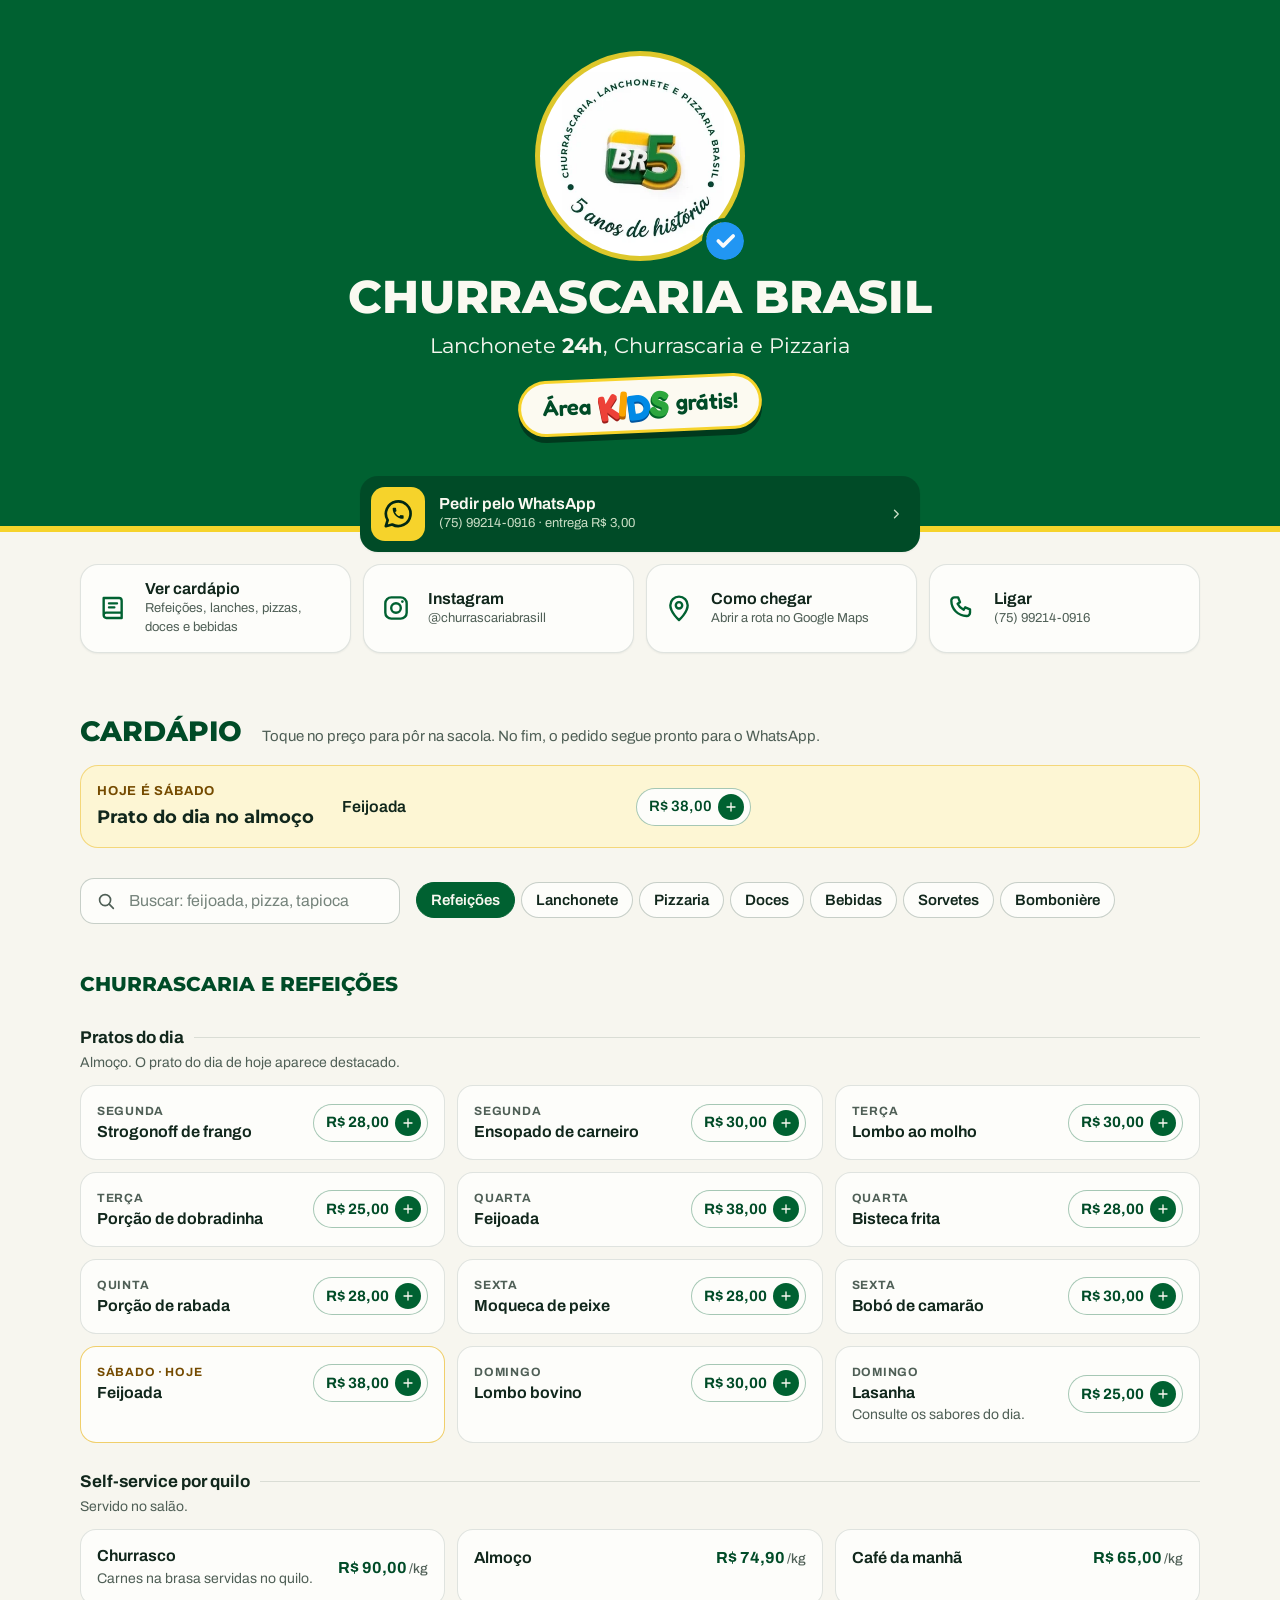
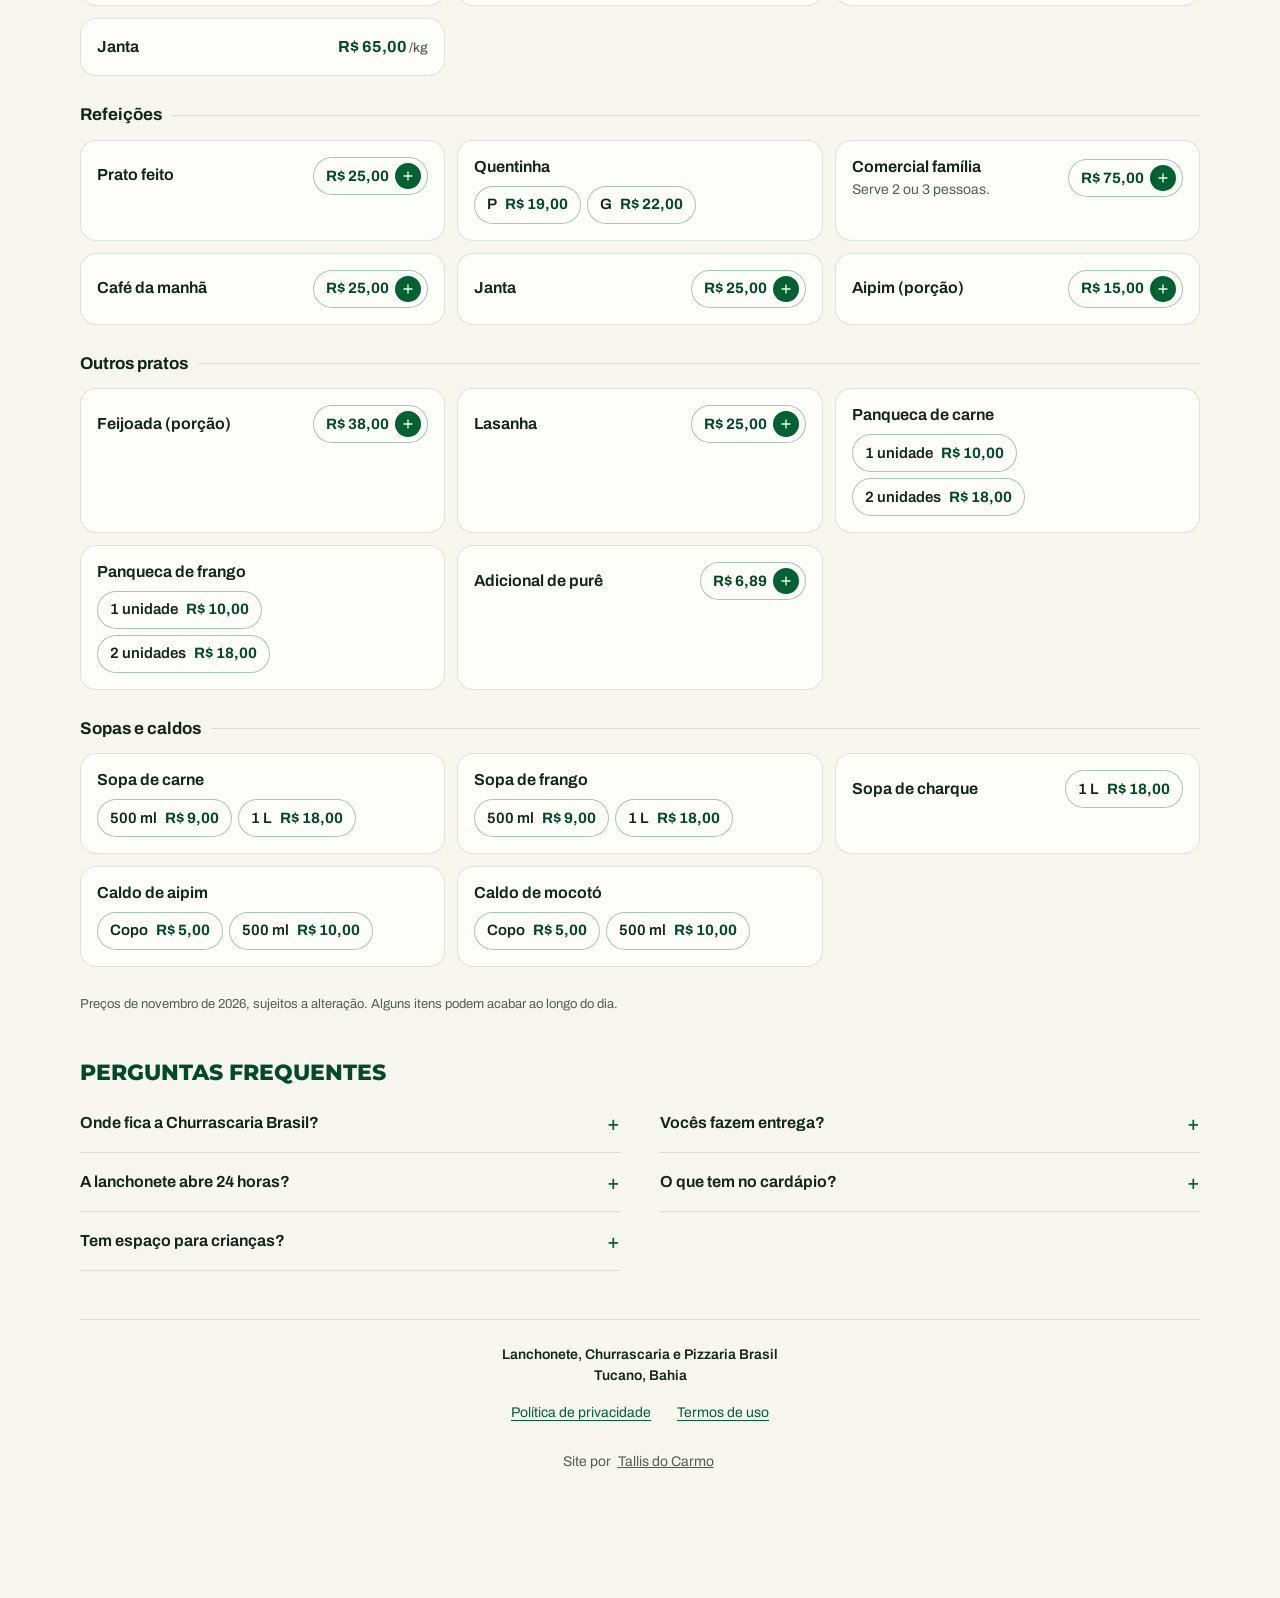
==== commit 3c752bad: "Varredura: correções de bugs, acessibilidade e desempenho - Botões de sabor com nome longo não saem " ====
--- a/index.html
+++ b/index.html
@@ -29,6 +29,7 @@
 <link rel="preload" href="assets/montserrat.woff2" as="font" type="font/woff2" crossorigin>
 <link rel="preload" href="assets/archivo.woff2" as="font" type="font/woff2" crossorigin>
 <link rel="stylesheet" href="assets/styles.css">
+<noscript><link rel="stylesheet" href="assets/nojs.css"></noscript>
 <script type="application/ld+json">{"@context":"https://schema.org","@type":["Restaurant","FastFoodRestaurant"],"@id":"https://churrascariabrasil.github.io/#restaurante","name":"Lanchonete, Churrascaria e Pizzaria Brasil","alternateName":["Churrascaria Brasil","BR5","Pizzaria Brasil"],"url":"https://churrascariabrasil.github.io/","logo":"https://churrascariabrasil.github.io/assets/logo-512.png","image":"https://churrascariabrasil.github.io/assets/og.jpg","description":"Cardápio da Lanchonete, Churrascaria e Pizzaria Brasil (BR5) em Tucano, Bahia: churrasco e self-service por quilo, pratos do dia, pizzas, hambúrgueres, tapiocas, doces e bebidas. Lanchonete 24 horas. Área kids grátis. Peça pelo WhatsApp (75) 99214-0916.","telephone":"+55-75-99214-0916","servesCuisine":["Churrasco","Comida brasileira","Comida nordestina","Pizza","Hambúrguer","Lanches","Doces"],"priceRange":"R$","acceptsReservations":false,"amenityFeature":[{"@type":"LocationFeatureSpecification","name":"Área kids gratuita","value":true}],"address":{"@type":"PostalAddress","addressLocality":"Tucano","addressRegion":"BA","addressCountry":"BR"},"geo":{"@type":"GeoCoordinates","latitude":-10.975649324676777,"longitude":-38.793794930841116},"hasMap":"https://www.google.com/maps/place/Lanchonete,+Churrascaria+e+Pizzaria+Brasil/@-10.9757599,-38.7941972,17z/data=!4m6!3m5!1s0x71223be39fcfa05:0x5e86154c583b7c29!8m2!3d-10.9757599!4d-38.7941972","sameAs":["https://www.instagram.com/churrascariabrasill/"],"potentialAction":{"@type":"OrderAction","target":"https://wa.me/5575992140916"},"hasMenu":{"@type":"Menu","name":"Cardápio","url":"https://churrascariabrasil.github.io/#cardapio","inLanguage":"pt-BR","hasMenuSection":[{"@type":"MenuSection","name":"Churrascaria e refeições: Pratos do dia","hasMenuItem":[{"@type":"MenuItem","name":"Strogonoff de frango (Segunda)","offers":{"@type":"Offer","price":"28.00","priceCurrency":"BRL"}},{"@type":"MenuItem","name":"Ensopado de carneiro (Segunda)","offers":{"@type":"Offer","price":"30.00","priceCurrency":"BRL"}},{"@type":"MenuItem","name":"Lombo ao molho (Terça)","offers":{"@type":"Offer","price":"30.00","priceCurrency":"BRL"}},{"@type":"MenuItem","name":"Porção de dobradinha (Terça)","offers":{"@type":"Offer","price":"25.00","priceCurrency":"BRL"}},{"@type":"MenuItem","name":"Feijoada (Quarta)","offers":{"@type":"Offer","price":"38.00","priceCurrency":"BRL"}},{"@type":"MenuItem","name":"Bisteca frita (Quarta)","offers":{"@type":"Offer","price":"28.00","priceCurrency":"BRL"}},{"@type":"MenuItem","name":"Porção de rabada (Quinta)","offers":{"@type":"Offer","price":"28.00","priceCurrency":"BRL"}},{"@type":"MenuItem","name":"Moqueca de peixe (Sexta)","offers":{"@type":"Offer","price":"28.00","priceCurrency":"BRL"}},{"@type":"MenuItem","name":"Bobó de camarão (Sexta)","offers":{"@type":"Offer","price":"30.00","priceCurrency":"BRL"}},{"@type":"MenuItem","name":"Feijoada (Sábado)","offers":{"@type":"Offer","price":"38.00","priceCurrency":"BRL"}},{"@type":"MenuItem","name":"Lombo bovino (Domingo)","offers":{"@type":"Offer","price":"30.00","priceCurrency":"BRL"}},{"@type":"MenuItem","name":"Lasanha (Domingo)","offers":{"@type":"Offer","price":"25.00","priceCurrency":"BRL"},"description":"Consulte os sabores do dia."}]},{"@type":"MenuSection","name":"Churrascaria e refeições: Self-service por quilo","hasMenuItem":[{"@type":"MenuItem","name":"Churrasco","offers":{"@type":"Offer","price":"90.00","priceCurrency":"BRL"},"description":"Carnes na brasa servidas no quilo."},{"@type":"MenuItem","name":"Almoço","offers":{"@type":"Offer","price":"74.90","priceCurrency":"BRL"}},{"@type":"MenuItem","name":"Café da manhã","offers":{"@type":"Offer","price":"65.00","priceCurrency":"BRL"}},{"@type":"MenuItem","name":"Janta","offers":{"@type":"Offer","price":"65.00","priceCurrency":"BRL"}}]},{"@type":"MenuSection","name":"Churrascaria e refeições: Refeições","hasMenuItem":[{"@type":"MenuItem","name":"Prato feito","offers":{"@type":"Offer","price":"25.00","priceCurrency":"BRL"}},{"@type":"MenuItem","name":"Quentinha","offers":[{"@type":"Offer","price":"19.00","priceCurrency":"BRL","name":"P"},{"@type":"Offer","price":"22.00","priceCurrency":"BRL","name":"G"}]},{"@type":"MenuItem","name":"Comercial família","offers":{"@type":"Offer","price":"75.00","priceCurrency":"BRL"},"description":"Serve 2 ou 3 pessoas."},{"@type":"MenuItem","name":"Café da manhã","offers":{"@type":"Offer","price":"25.00","priceCurrency":"BRL"}},{"@type":"MenuItem","name":"Janta","offers":{"@type":"Offer","price":"25.00","priceCurrency":"BRL"}},{"@type":"MenuItem","name":"Aipim (porção)","offers":{"@type":"Offer","price":"15.00","priceCurrency":"BRL"}}]},{"@type":"MenuSection","name":"Churrascaria e refeições: Outros pratos","hasMenuItem":[{"@type":"MenuItem","name":"Feijoada (porção)","offers":{"@type":"Offer","price":"38.00","priceCurrency":"BRL"}},{"@type":"MenuItem","name":"Lasanha","offers":{"@type":"Offer","price":"25.00","priceCurrency":"BRL"}},{"@type":"MenuItem","name":"Panqueca de carne","offers":[{"@type":"Offer","price":"10.00","priceCurrency":"BRL","name":"1 unidade"},{"@type":"Offer","price":"18.00","priceCurrency":"BRL","name":"2 unidades"}]},{"@type":"MenuItem","name":"Panqueca de frango","offers":[{"@type":"Offer","price":"10.00","priceCurrency":"BRL","name":"1 unidade"},{"@type":"Offer","price":"18.00","priceCurrency":"BRL","name":"2 unidades"}]},{"@type":"MenuItem","name":"Adicional de purê","offers":{"@type":"Offer","price":"6.89","priceCurrency":"BRL"}}]},{"@type":"MenuSection","name":"Churrascaria e refeições: Sopas e caldos","hasMenuItem":[{"@type":"MenuItem","name":"Sopa de carne","offers":[{"@type":"Offer","price":"9.00","priceCurrency":"BRL","name":"500 ml"},{"@type":"Offer","price":"18.00","priceCurrency":"BRL","name":"1 L"}]},{"@type":"MenuItem","name":"Sopa de frango","offers":[{"@type":"Offer","price":"9.00","priceCurrency":"BRL","name":"500 ml"},{"@type":"Offer","price":"18.00","priceCurrency":"BRL","name":"1 L"}]},{"@type":"MenuItem","name":"Sopa de charque","offers":{"@type":"Offer","price":"18.00","priceCurrency":"BRL","name":"1 L"}},{"@type":"MenuItem","name":"Caldo de aipim","offers":[{"@type":"Offer","price":"5.00","priceCurrency":"BRL","name":"Copo"},{"@type":"Offer","price":"10.00","priceCurrency":"BRL","name":"500 ml"}]},{"@type":"MenuItem","name":"Caldo de mocotó","offers":[{"@type":"Offer","price":"5.00","priceCurrency":"BRL","name":"Copo"},{"@type":"Offer","price":"10.00","priceCurrency":"BRL","name":"500 ml"}]}]},{"@type":"MenuSection","name":"Lanchonete: Hambúrgueres","hasMenuItem":[{"@type":"MenuItem","name":"X-Xandão","offers":{"@type":"Offer","price":"39.90","priceCurrency":"BRL"},"description":"Pão com gergelim, 2 carnes (120 g), tomate, alface, molho especial, cebola caramelizada, cheddar e bacon."},{"@type":"MenuItem","name":"Moda da Casa","offers":{"@type":"Offer","price":"35.90","priceCurrency":"BRL"},"description":"Pão com gergelim, 2 carnes (120 g), tomate, alface, molho especial, cebola, cheddar, picles, ovos e bacon."},{"@type":"MenuItem","name":"Nordestino","offers":{"@type":"Offer","price":"29.90","priceCurrency":"BRL"},"description":"Pão com gergelim, carne artesanal (120 g), banana-da-terra, bacon e muçarela."},{"@type":"MenuItem","name":"X-Brasil","offers":{"@type":"Offer","price":"28.90","priceCurrency":"BRL"},"description":"Pão com gergelim, carne (120 g), tomate, alface americana, molho especial, muçarela, cebola caramelizada e bacon."},{"@type":"MenuItem","name":"X-Tudo","offers":{"@type":"Offer","price":"26.90","priceCurrency":"BRL"},"description":"Pão com gergelim, carne, tomate, alface, molho especial, ovo, bacon, frango, muçarela e presunto."},{"@type":"MenuItem","name":"Baby Burguer","offers":{"@type":"Offer","price":"25.90","priceCurrency":"BRL"},"description":"Pão com gergelim, 2 carnes (120 g), tomate, alface, molho especial, cebola caramelizada e cheddar."},{"@type":"MenuItem","name":"X-Bacon","offers":{"@type":"Offer","price":"22.90","priceCurrency":"BRL"},"description":"Pão com gergelim, carne, tomate, alface, molho especial, muçarela, presunto e bacon."},{"@type":"MenuItem","name":"X-Frango","offers":{"@type":"Offer","price":"21.90","priceCurrency":"BRL"},"description":"Pão com gergelim, carne, tomate, alface, molho especial, muçarela e frango."},{"@type":"MenuItem","name":"X-Egg","offers":{"@type":"Offer","price":"20.90","priceCurrency":"BRL"},"description":"Pão com gergelim, carne, tomate, alface, molho especial, muçarela, presunto, cebola e 2 ovos."},{"@type":"MenuItem","name":"X-Burguer","offers":{"@type":"Offer","price":"19.90","priceCurrency":"BRL"},"description":"Pão com gergelim, carne, tomate, alface, molho especial, muçarela e presunto."},{"@type":"MenuItem","name":"X-Calabresa","offers":{"@type":"Offer","price":"19.90","priceCurrency":"BRL"},"description":"Pão com gergelim, carne, tomate, cebola, alface, molho especial, muçarela, presunto e calabresa."},{"@type":"MenuItem","name":"X-Toscana","offers":{"@type":"Offer","price":"16.90","priceCurrency":"BRL"},"description":"Pão francês, muçarela, vinagrete e linguiça toscana."}]},{"@type":"MenuSection","name":"Lanchonete: Tapiocas","hasMenuItem":[{"@type":"MenuItem","name":"Carne seca","offers":{"@type":"Offer","price":"22.99","priceCurrency":"BRL"}},{"@type":"MenuItem","name":"Frango","offers":{"@type":"Offer","price":"19.99","priceCurrency":"BRL"}},{"@type":"MenuItem","name":"Nutella com morango","offers":{"@type":"Offer","price":"18.00","priceCurrency":"BRL"}},{"@type":"MenuItem","name":"Calabresa com queijo","offers":{"@type":"Offer","price":"16.99","priceCurrency":"BRL"}},{"@type":"MenuItem","name":"Queijo e presunto","offers":{"@type":"Offer","price":"16.99","priceCurrency":"BRL"}},{"@type":"MenuItem","name":"Ovo com queijo","offers":{"@type":"Offer","price":"14.99","priceCurrency":"BRL"}},{"@type":"MenuItem","name":"Manteiga","offers":{"@type":"Offer","price":"9.99","priceCurrency":"BRL"}}]},{"@type":"MenuSection","name":"Lanchonete: Cuscuz","hasMenuItem":[{"@type":"MenuItem","name":"Cuscuz carne seca com queijo","offers":[{"@type":"Offer","price":"17.99","priceCurrency":"BRL","name":"P"},{"@type":"Offer","price":"24.99","priceCurrency":"BRL","name":"G"}]},{"@type":"MenuItem","name":"Cuscuz carne seca com banana","offers":[{"@type":"Offer","price":"16.99","priceCurrency":"BRL","name":"P"},{"@type":"Offer","price":"23.99","priceCurrency":"BRL","name":"G"}]},{"@type":"MenuItem","name":"Cuscuz frango com queijo","offers":[{"@type":"Offer","price":"15.99","priceCurrency":"BRL","name":"P"},{"@type":"Offer","price":"22.99","priceCurrency":"BRL","name":"G"}]},{"@type":"MenuItem","name":"Cuscuz calabresa com queijo","offers":[{"@type":"Offer","price":"13.99","priceCurrency":"BRL","name":"P"},{"@type":"Offer","price":"21.99","priceCurrency":"BRL","name":"G"}]},{"@type":"MenuItem","name":"Cuscuz com manteiga","offers":[{"@type":"Offer","price":"10.00","priceCurrency":"BRL","name":"P"},{"@type":"Offer","price":"13.00","priceCurrency":"BRL","name":"G"}]}]},{"@type":"MenuSection","name":"Lanchonete: Salgados","hasMenuItem":[{"@type":"MenuItem","name":"Coxinha","offers":{"@type":"Offer","price":"7.00","priceCurrency":"BRL"}},{"@type":"MenuItem","name":"Empada de frango","offers":{"@type":"Offer","price":"7.00","priceCurrency":"BRL"}},{"@type":"MenuItem","name":"Enroladinho","offers":{"@type":"Offer","price":"7.00","priceCurrency":"BRL"}},{"@type":"MenuItem","name":"Banana real","offers":{"@type":"Offer","price":"7.00","priceCurrency":"BRL"}},{"@type":"MenuItem","name":"Risole misto","offers":{"@type":"Offer","price":"8.00","priceCurrency":"BRL"}},{"@type":"MenuItem","name":"Bauru","offers":{"@type":"Offer","price":"9.00","priceCurrency":"BRL"}},{"@type":"MenuItem","name":"Esfirra de frango","offers":{"@type":"Offer","price":"9.00","priceCurrency":"BRL"}},{"@type":"MenuItem","name":"Hambúrguer de forno","offers":{"@type":"Offer","price":"9.00","priceCurrency":"BRL"}},{"@type":"MenuItem","name":"Pão delícia","offers":{"@type":"Offer","price":"9.00","priceCurrency":"BRL"}},{"@type":"MenuItem","name":"Pastel","offers":{"@type":"Offer","price":"5.00","priceCurrency":"BRL"}},{"@type":"MenuItem","name":"Torta salgada","offers":{"@type":"Offer","price":"15.00","priceCurrency":"BRL"}},{"@type":"MenuItem","name":"Brotinho","offers":{"@type":"Offer","price":"17.00","priceCurrency":"BRL"}},{"@type":"MenuItem","name":"Quiche","offers":{"@type":"Offer","price":"17.00","priceCurrency":"BRL"}},{"@type":"MenuItem","name":"Churros (porção)","offers":{"@type":"Offer","price":"15.00","priceCurrency":"BRL"}},{"@type":"MenuItem","name":"Mini salgados (unidade)","offers":{"@type":"Offer","price":"1.50","priceCurrency":"BRL"}},{"@type":"MenuItem","name":"Combo mini salgados","offers":{"@type":"Offer","price":"29.90","priceCurrency":"BRL"}}]},{"@type":"MenuSection","name":"Lanchonete: Padaria","hasMenuItem":[{"@type":"MenuItem","name":"Pão","offers":{"@type":"Offer","price":"1.00","priceCurrency":"BRL"}},{"@type":"MenuItem","name":"Pão com manteiga","offers":{"@type":"Offer","price":"3.00","priceCurrency":"BRL"}},{"@type":"MenuItem","name":"Pão com ovo","offers":{"@type":"Offer","price":"6.00","priceCurrency":"BRL"}},{"@type":"MenuItem","name":"Pão com queijo","offers":{"@type":"Offer","price":"9.00","priceCurrency":"BRL"}},{"@type":"MenuItem","name":"Pão com requeijão","offers":{"@type":"Offer","price":"9.00","priceCurrency":"BRL"}},{"@type":"MenuItem","name":"Pão recheado","offers":{"@type":"Offer","price":"9.00","priceCurrency":"BRL"}},{"@type":"MenuItem","name":"Pão turbinado","offers":{"@type":"Offer","price":"12.00","priceCurrency":"BRL"}},{"@type":"MenuItem","name":"Misto","offers":{"@type":"Offer","price":"7.00","priceCurrency":"BRL"}},{"@type":"MenuItem","name":"Ovo (unidade)","offers":{"@type":"Offer","price":"2.50","priceCurrency":"BRL"}},{"@type":"MenuItem","name":"Fatia de presunto","offers":{"@type":"Offer","price":"3.00","priceCurrency":"BRL"}},{"@type":"MenuItem","name":"Fatia de queijo","offers":{"@type":"Offer","price":"3.00","priceCurrency":"BRL"}}]},{"@type":"MenuSection","name":"Lanchonete: Petiscos","hasMenuItem":[{"@type":"MenuItem","name":"Batata frita simples","offers":[{"@type":"Offer","price":"15.00","priceCurrency":"BRL","name":"P"},{"@type":"Offer","price":"30.00","priceCurrency":"BRL","name":"G"}]},{"@type":"MenuItem","name":"Batata frita especial","offers":[{"@type":"Offer","price":"23.00","priceCurrency":"BRL","name":"P"},{"@type":"Offer","price":"38.00","priceCurrency":"BRL","name":"G"}]},{"@type":"MenuItem","name":"Bala de licuri com banana","offers":{"@type":"Offer","price":"16.00","priceCurrency":"BRL"}},{"@type":"MenuItem","name":"Bolacha de licuri","offers":{"@type":"Offer","price":"17.00","priceCurrency":"BRL"},"description":"Consulte os sabores."},{"@type":"MenuItem","name":"Beiju canoinha","offers":{"@type":"Offer","price":"9.00","priceCurrency":"BRL"}},{"@type":"MenuItem","name":"Beiju de coco","offers":{"@type":"Offer","price":"9.00","priceCurrency":"BRL"}},{"@type":"MenuItem","name":"Beiju de goiaba com coco","offers":{"@type":"Offer","price":"9.00","priceCurrency":"BRL"}},{"@type":"MenuItem","name":"Beiju de pote","offers":{"@type":"Offer","price":"15.00","priceCurrency":"BRL"}},{"@type":"MenuItem","name":"Tapioca crocante de coco queimado","offers":{"@type":"Offer","price":"15.00","priceCurrency":"BRL"}},{"@type":"MenuItem","name":"Tapioca crocante de leite condensado","offers":{"@type":"Offer","price":"15.00","priceCurrency":"BRL"}},{"@type":"MenuItem","name":"Salgadinhos de pacote","offers":[{"@type":"Offer","price":"8.00","priceCurrency":"BRL","name":"Batata chips Maitá"},{"@type":"Offer","price":"7.00","priceCurrency":"BRL","name":"Cheetos"},{"@type":"Offer","price":"7.00","priceCurrency":"BRL","name":"Doritos"},{"@type":"Offer","price":"10.00","priceCurrency":"BRL","name":"Clube Social recheado"},{"@type":"Offer","price":"6.00","priceCurrency":"BRL","name":"Sol"},{"@type":"Offer","price":"3.00","priceCurrency":"BRL","name":"Torcida"}]}]},{"@type":"MenuSection","name":"Pizzaria: Pizzas salgadas","hasMenuItem":[{"@type":"MenuItem","name":"Rainha da BR","offers":[{"@type":"Offer","price":"57.00","priceCurrency":"BRL","name":"Média"},{"@type":"Offer","price":"81.00","priceCurrency":"BRL","name":"Família"}]},{"@type":"MenuItem","name":"Tucaninha","offers":[{"@type":"Offer","price":"53.00","priceCurrency":"BRL","name":"Média"},{"@type":"Offer","price":"72.00","priceCurrency":"BRL","name":"Família"}]},{"@type":"MenuItem","name":"Força do Sertão","offers":[{"@type":"Offer","price":"56.00","priceCurrency":"BRL","name":"Média"},{"@type":"Offer","price":"78.00","priceCurrency":"BRL","name":"Família"}]},{"@type":"MenuItem","name":"À Moda Xandão","offers":[{"@type":"Offer","price":"52.00","priceCurrency":"BRL","name":"Média"},{"@type":"Offer","price":"68.00","priceCurrency":"BRL","name":"Família"}]},{"@type":"MenuItem","name":"Maré Alta","offers":[{"@type":"Offer","price":"57.00","priceCurrency":"BRL","name":"Média"},{"@type":"Offer","price":"84.00","priceCurrency":"BRL","name":"Família"}]},{"@type":"MenuItem","name":"Camarão cremoso","offers":[{"@type":"Offer","price":"65.00","priceCurrency":"BRL","name":"Média"},{"@type":"Offer","price":"90.00","priceCurrency":"BRL","name":"Família"}]},{"@type":"MenuItem","name":"Salame com geleia de pimenta","offers":[{"@type":"Offer","price":"65.00","priceCurrency":"BRL","name":"Média"},{"@type":"Offer","price":"90.00","priceCurrency":"BRL","name":"Família"}]},{"@type":"MenuItem","name":"Peito de peru e catupiry cremoso","offers":[{"@type":"Offer","price":"65.00","priceCurrency":"BRL","name":"Média"},{"@type":"Offer","price":"90.00","priceCurrency":"BRL","name":"Família"}]},{"@type":"MenuItem","name":"Sertaneja cremosa","offers":[{"@type":"Offer","price":"52.00","priceCurrency":"BRL","name":"Média"},{"@type":"Offer","price":"75.00","priceCurrency":"BRL","name":"Família"}]},{"@type":"MenuItem","name":"Mineirinha","offers":[{"@type":"Offer","price":"53.00","priceCurrency":"BRL","name":"Média"},{"@type":"Offer","price":"68.00","priceCurrency":"BRL","name":"Família"}]},{"@type":"MenuItem","name":"Baianinha","offers":[{"@type":"Offer","price":"42.00","priceCurrency":"BRL","name":"Média"},{"@type":"Offer","price":"62.00","priceCurrency":"BRL","name":"Família"}]},{"@type":"MenuItem","name":"Paixão Nacional","offers":[{"@type":"Offer","price":"42.00","priceCurrency":"BRL","name":"Média"},{"@type":"Offer","price":"60.00","priceCurrency":"BRL","name":"Família"}]},{"@type":"MenuItem","name":"Frango Chiquem","offers":[{"@type":"Offer","price":"52.00","priceCurrency":"BRL","name":"Média"},{"@type":"Offer","price":"68.00","priceCurrency":"BRL","name":"Família"}]},{"@type":"MenuItem","name":"Frango com catupiry","offers":[{"@type":"Offer","price":"48.00","priceCurrency":"BRL","name":"Média"},{"@type":"Offer","price":"68.00","priceCurrency":"BRL","name":"Família"}]},{"@type":"MenuItem","name":"Frango","offers":[{"@type":"Offer","price":"44.00","priceCurrency":"BRL","name":"Média"},{"@type":"Offer","price":"62.00","priceCurrency":"BRL","name":"Família"}]},{"@type":"MenuItem","name":"Atum","offers":[{"@type":"Offer","price":"52.00","priceCurrency":"BRL","name":"Média"},{"@type":"Offer","price":"79.00","priceCurrency":"BRL","name":"Família"}]},{"@type":"MenuItem","name":"Brócolis e bacon","offers":[{"@type":"Offer","price":"52.00","priceCurrency":"BRL","name":"Média"},{"@type":"Offer","price":"68.00","priceCurrency":"BRL","name":"Família"}]},{"@type":"MenuItem","name":"Portuguesa","offers":[{"@type":"Offer","price":"48.00","priceCurrency":"BRL","name":"Média"},{"@type":"Offer","price":"68.00","priceCurrency":"BRL","name":"Família"}]},{"@type":"MenuItem","name":"Lombinho","offers":[{"@type":"Offer","price":"44.00","priceCurrency":"BRL","name":"Média"},{"@type":"Offer","price":"67.00","priceCurrency":"BRL","name":"Família"}]},{"@type":"MenuItem","name":"Siciliana","offers":[{"@type":"Offer","price":"45.00","priceCurrency":"BRL","name":"Média"},{"@type":"Offer","price":"67.00","priceCurrency":"BRL","name":"Família"}]},{"@type":"MenuItem","name":"Marguerita","offers":[{"@type":"Offer","price":"43.00","priceCurrency":"BRL","name":"Média"},{"@type":"Offer","price":"58.00","priceCurrency":"BRL","name":"Família"}]},{"@type":"MenuItem","name":"Vegetariana","offers":[{"@type":"Offer","price":"43.00","priceCurrency":"BRL","name":"Média"},{"@type":"Offer","price":"60.00","priceCurrency":"BRL","name":"Família"}]}]},{"@type":"MenuSection","name":"Pizzaria: Pizzas doces","hasMenuItem":[{"@type":"MenuItem","name":"Brigadeiro com morango","offers":[{"@type":"Offer","price":"45.00","priceCurrency":"BRL","name":"Média"},{"@type":"Offer","price":"67.00","priceCurrency":"BRL","name":"Família"}]},{"@type":"MenuItem","name":"Dois Amores","offers":[{"@type":"Offer","price":"45.00","priceCurrency":"BRL","name":"Média"},{"@type":"Offer","price":"67.00","priceCurrency":"BRL","name":"Família"}]},{"@type":"MenuItem","name":"Romeu e Julieta","offers":[{"@type":"Offer","price":"45.00","priceCurrency":"BRL","name":"Média"},{"@type":"Offer","price":"67.00","priceCurrency":"BRL","name":"Família"}]}]},{"@type":"MenuSection","name":"Confeitaria: Fatias e porções","hasMenuItem":[{"@type":"MenuItem","name":"Sobremesa Brasil","offers":{"@type":"Offer","price":"18.00","priceCurrency":"BRL"}},{"@type":"MenuItem","name":"Torta de café","offers":{"@type":"Offer","price":"20.00","priceCurrency":"BRL"}},{"@type":"MenuItem","name":"Banoffee","offers":{"@type":"Offer","price":"14.00","priceCurrency":"BRL"}},{"@type":"MenuItem","name":"Delícia de uva","offers":{"@type":"Offer","price":"14.00","priceCurrency":"BRL"}},{"@type":"MenuItem","name":"Cheesecake","offers":{"@type":"Offer","price":"12.00","priceCurrency":"BRL"}},{"@type":"MenuItem","name":"Mousse","offers":{"@type":"Offer","price":"12.00","priceCurrency":"BRL"}},{"@type":"MenuItem","name":"Torta Oreo","offers":{"@type":"Offer","price":"12.00","priceCurrency":"BRL"}},{"@type":"MenuItem","name":"Torta","offers":{"@type":"Offer","price":"17.00","priceCurrency":"BRL"},"description":"Consulte os sabores."},{"@type":"MenuItem","name":"Brownie","offers":{"@type":"Offer","price":"10.00","priceCurrency":"BRL"},"description":"Consulte os sabores."},{"@type":"MenuItem","name":"Bolo com cobertura","offers":{"@type":"Offer","price":"10.00","priceCurrency":"BRL"}},{"@type":"MenuItem","name":"Bolo fit","offers":{"@type":"Offer","price":"10.00","priceCurrency":"BRL"}},{"@type":"MenuItem","name":"Bolo de tapioca","offers":{"@type":"Offer","price":"10.00","priceCurrency":"BRL"}},{"@type":"MenuItem","name":"Rocambole","offers":{"@type":"Offer","price":"10.00","priceCurrency":"BRL"}},{"@type":"MenuItem","name":"Bolo simples","offers":{"@type":"Offer","price":"7.00","priceCurrency":"BRL"}},{"@type":"MenuItem","name":"Banana real","offers":{"@type":"Offer","price":"7.00","priceCurrency":"BRL"}},{"@type":"MenuItem","name":"Pavê","offers":{"@type":"Offer","price":"9.00","priceCurrency":"BRL"}},{"@type":"MenuItem","name":"Pudim","offers":{"@type":"Offer","price":"9.00","priceCurrency":"BRL"}},{"@type":"MenuItem","name":"Torta encanto de cereja","offers":{"@type":"Offer","price":"8.00","priceCurrency":"BRL"}},{"@type":"MenuItem","name":"Salada de frutas","offers":{"@type":"Offer","price":"6.00","priceCurrency":"BRL"}},{"@type":"MenuItem","name":"Mini vulcão","offers":{"@type":"Offer","price":"25.00","priceCurrency":"BRL"}},{"@type":"MenuItem","name":"Rocambole salgado de salpicão","offers":{"@type":"Offer","price":"20.00","priceCurrency":"BRL"}}]},{"@type":"MenuSection","name":"Confeitaria: Docinhos","hasMenuItem":[{"@type":"MenuItem","name":"Brigadeiro de morango","offers":{"@type":"Offer","price":"8.00","priceCurrency":"BRL"}},{"@type":"MenuItem","name":"Brigadeiro","offers":{"@type":"Offer","price":"5.00","priceCurrency":"BRL"},"description":"Consulte os sabores."},{"@type":"MenuItem","name":"Caixa com 4 mini brigadeiros","offers":{"@type":"Offer","price":"8.00","priceCurrency":"BRL"}},{"@type":"MenuItem","name":"Cupcake","offers":{"@type":"Offer","price":"5.00","priceCurrency":"BRL"}},{"@type":"MenuItem","name":"Tortalete","offers":{"@type":"Offer","price":"5.00","priceCurrency":"BRL"}},{"@type":"MenuItem","name":"Trufa","offers":{"@type":"Offer","price":"3.00","priceCurrency":"BRL"}}]},{"@type":"MenuSection","name":"Confeitaria: Inteiros por encomenda","hasMenuItem":[{"@type":"MenuItem","name":"Torta inteira","offers":[{"@type":"Offer","price":"180.00","priceCurrency":"BRL","name":"15 cm"},{"@type":"Offer","price":"200.00","priceCurrency":"BRL","name":"20 cm"},{"@type":"Offer","price":"250.00","priceCurrency":"BRL","name":"25 cm"}]},{"@type":"MenuItem","name":"Pudim inteiro","offers":{"@type":"Offer","price":"90.00","priceCurrency":"BRL"}},{"@type":"MenuItem","name":"Torta encanto de cereja inteira","offers":{"@type":"Offer","price":"85.00","priceCurrency":"BRL"}},{"@type":"MenuItem","name":"Bolo com cobertura inteiro","offers":{"@type":"Offer","price":"60.00","priceCurrency":"BRL"}},{"@type":"MenuItem","name":"Bolo de abacaxi inteiro","offers":{"@type":"Offer","price":"60.00","priceCurrency":"BRL"}},{"@type":"MenuItem","name":"Bolo fit inteiro","offers":{"@type":"Offer","price":"60.00","priceCurrency":"BRL"}},{"@type":"MenuItem","name":"Bolo de aipim inteiro","offers":{"@type":"Offer","price":"45.00","priceCurrency":"BRL"}},{"@type":"MenuItem","name":"Bolo simples inteiro","offers":{"@type":"Offer","price":"45.00","priceCurrency":"BRL"}}]},{"@type":"MenuSection","name":"Bebidas: Sucos naturais","hasMenuItem":[{"@type":"MenuItem","name":"Suco de acerola","offers":[{"@type":"Offer","price":"8.00","priceCurrency":"BRL","name":"Copo"},{"@type":"Offer","price":"12.00","priceCurrency":"BRL","name":"Jarra"}]},{"@type":"MenuItem","name":"Suco de goiaba","offers":[{"@type":"Offer","price":"8.00","priceCurrency":"BRL","name":"Copo"},{"@type":"Offer","price":"12.00","priceCurrency":"BRL","name":"Jarra"}]},{"@type":"MenuItem","name":"Suco de laranja","offers":[{"@type":"Offer","price":"8.00","priceCurrency":"BRL","name":"Copo"},{"@type":"Offer","price":"12.00","priceCurrency":"BRL","name":"Jarra"}]},{"@type":"MenuItem","name":"Suco de limão","offers":[{"@type":"Offer","price":"8.00","priceCurrency":"BRL","name":"Copo"},{"@type":"Offer","price":"12.00","priceCurrency":"BRL","name":"Jarra"}]},{"@type":"MenuItem","name":"Suco de manga","offers":[{"@type":"Offer","price":"8.00","priceCurrency":"BRL","name":"Copo"},{"@type":"Offer","price":"12.00","priceCurrency":"BRL","name":"Jarra"}]},{"@type":"MenuItem","name":"Suco de maracujá","offers":[{"@type":"Offer","price":"8.00","priceCurrency":"BRL","name":"Copo"},{"@type":"Offer","price":"12.00","priceCurrency":"BRL","name":"Jarra"}]},{"@type":"MenuItem","name":"Suco de umbu","offers":[{"@type":"Offer","price":"8.00","priceCurrency":"BRL","name":"Copo"},{"@type":"Offer","price":"12.00","priceCurrency":"BRL","name":"Jarra"}]},{"@type":"MenuItem","name":"Suco de morango","offers":[{"@type":"Offer","price":"9.00","priceCurrency":"BRL","name":"Copo"},{"@type":"Offer","price":"18.00","priceCurrency":"BRL","name":"Jarra"}]},{"@type":"MenuItem","name":"Vitamina (jarra)","offers":{"@type":"Offer","price":"12.00","priceCurrency":"BRL"}}]},{"@type":"MenuSection","name":"Bebidas: Cafés","hasMenuItem":[{"@type":"MenuItem","name":"Café puro","offers":{"@type":"Offer","price":"3.00","priceCurrency":"BRL"}},{"@type":"MenuItem","name":"Café com leite","offers":{"@type":"Offer","price":"4.00","priceCurrency":"BRL"}},{"@type":"MenuItem","name":"Cappuccino","offers":{"@type":"Offer","price":"5.00","priceCurrency":"BRL"}},{"@type":"MenuItem","name":"Café expresso","offers":{"@type":"Offer","price":"6.00","priceCurrency":"BRL"}}]},{"@type":"MenuSection","name":"Bebidas: Refrigerantes","hasMenuItem":[{"@type":"MenuItem","name":"Coca-Cola","offers":[{"@type":"Offer","price":"6.00","priceCurrency":"BRL","name":"Lata ou KS"},{"@type":"Offer","price":"10.00","priceCurrency":"BRL","name":"1 L"}]},{"@type":"MenuItem","name":"Coca-Cola Zero","offers":[{"@type":"Offer","price":"6.00","priceCurrency":"BRL","name":"Lata ou KS"},{"@type":"Offer","price":"10.00","priceCurrency":"BRL","name":"1 L"}]},{"@type":"MenuItem","name":"Fanta Laranja","offers":[{"@type":"Offer","price":"6.00","priceCurrency":"BRL","name":"Lata"},{"@type":"Offer","price":"10.00","priceCurrency":"BRL","name":"1 L"}]},{"@type":"MenuItem","name":"Guaraná","offers":[{"@type":"Offer","price":"6.00","priceCurrency":"BRL","name":"Lata"},{"@type":"Offer","price":"10.00","priceCurrency":"BRL","name":"1 L"}]},{"@type":"MenuItem","name":"Kuat","offers":[{"@type":"Offer","price":"6.00","priceCurrency":"BRL","name":"Lata"},{"@type":"Offer","price":"10.00","priceCurrency":"BRL","name":"1 L"}]},{"@type":"MenuItem","name":"Refrigerante lata","offers":[{"@type":"Offer","price":"6.00","priceCurrency":"BRL","name":"Fanta Uva"},{"@type":"Offer","price":"6.00","priceCurrency":"BRL","name":"Fanta Zero"},{"@type":"Offer","price":"6.00","priceCurrency":"BRL","name":"Guaraná Zero"},{"@type":"Offer","price":"6.00","priceCurrency":"BRL","name":"Kuat Zero"},{"@type":"Offer","price":"6.00","priceCurrency":"BRL","name":"Sprite"},{"@type":"Offer","price":"6.00","priceCurrency":"BRL","name":"Sprite Zero"},{"@type":"Offer","price":"6.00","priceCurrency":"BRL","name":"Schweppes"}]},{"@type":"MenuItem","name":"Coca-Cola Café","offers":{"@type":"Offer","price":"5.00","priceCurrency":"BRL"}}]},{"@type":"MenuSection","name":"Bebidas: Águas","hasMenuItem":[{"@type":"MenuItem","name":"Água mineral","offers":[{"@type":"Offer","price":"3.00","priceCurrency":"BRL","name":"Garrafa"},{"@type":"Offer","price":"6.00","priceCurrency":"BRL","name":"1,5 L"}]},{"@type":"MenuItem","name":"Água com gás","offers":{"@type":"Offer","price":"4.00","priceCurrency":"BRL"}},{"@type":"MenuItem","name":"Água de coco","offers":{"@type":"Offer","price":"6.00","priceCurrency":"BRL"}},{"@type":"MenuItem","name":"H2O","offers":{"@type":"Offer","price":"7.00","priceCurrency":"BRL"}},{"@type":"MenuItem","name":"Sprite Água Fresh","offers":{"@type":"Offer","price":"7.00","priceCurrency":"BRL"}}]},{"@type":"MenuSection","name":"Bebidas: Sucos de caixinha, chás e achocolatados","hasMenuItem":[{"@type":"MenuItem","name":"Del Valle","offers":[{"@type":"Offer","price":"6.00","priceCurrency":"BRL","name":"Del Valle"},{"@type":"Offer","price":"5.00","priceCurrency":"BRL","name":"Laranja, morango ou uva"}]},{"@type":"MenuItem","name":"Frutyba","offers":[{"@type":"Offer","price":"4.00","priceCurrency":"BRL","name":"290 ml"},{"@type":"Offer","price":"8.00","priceCurrency":"BRL","name":"500 ml"}]},{"@type":"MenuItem","name":"Kapo","offers":{"@type":"Offer","price":"6.00","priceCurrency":"BRL"}},{"@type":"MenuItem","name":"Suco de uva 1 L","offers":{"@type":"Offer","price":"20.00","priceCurrency":"BRL"}},{"@type":"MenuItem","name":"Leão Ice Tea","offers":[{"@type":"Offer","price":"4.00","priceCurrency":"BRL","name":"Garrafa"},{"@type":"Offer","price":"6.00","priceCurrency":"BRL","name":"Lata"}]},{"@type":"MenuItem","name":"Achocolatado","offers":[{"@type":"Offer","price":"5.00","priceCurrency":"BRL","name":"Nescau Zero"},{"@type":"Offer","price":"5.00","priceCurrency":"BRL","name":"Nesquik"},{"@type":"Offer","price":"12.00","priceCurrency":"BRL","name":"Alpino Nestlé"},{"@type":"Offer","price":"12.00","priceCurrency":"BRL","name":"Nescau Nestlé"},{"@type":"Offer","price":"12.00","priceCurrency":"BRL","name":"Neston"}]}]},{"@type":"MenuSection","name":"Bebidas: Energéticos e isotônicos","hasMenuItem":[{"@type":"MenuItem","name":"Monster","offers":{"@type":"Offer","price":"15.00","priceCurrency":"BRL"}},{"@type":"MenuItem","name":"Red Bull","offers":{"@type":"Offer","price":"15.00","priceCurrency":"BRL"}},{"@type":"MenuItem","name":"Taff Man","offers":{"@type":"Offer","price":"8.00","priceCurrency":"BRL"}},{"@type":"MenuItem","name":"Powerade","offers":{"@type":"Offer","price":"7.00","priceCurrency":"BRL"}}]},{"@type":"MenuSection","name":"Sorvetes e açaí: Quy Sorvetto","hasMenuItem":[{"@type":"MenuItem","name":"Pote Quy Sorvetto","offers":[{"@type":"Offer","price":"22.90","priceCurrency":"BRL","name":"1,5 L"},{"@type":"Offer","price":"29.90","priceCurrency":"BRL","name":"2 L"},{"@type":"Offer","price":"19.90","priceCurrency":"BRL","name":"Light"},{"@type":"Offer","price":"19.90","priceCurrency":"BRL","name":"Zero"},{"@type":"Offer","price":"33.90","priceCurrency":"BRL","name":"Premium"}]},{"@type":"MenuItem","name":"Açaí Quy","offers":[{"@type":"Offer","price":"12.00","priceCurrency":"BRL","name":"P"},{"@type":"Offer","price":"28.00","priceCurrency":"BRL","name":"G"},{"@type":"Offer","price":"28.00","priceCurrency":"BRL","name":"1 L"}]},{"@type":"MenuItem","name":"Quy Dueto","offers":[{"@type":"Offer","price":"5.00","priceCurrency":"BRL","name":"Unidade"},{"@type":"Offer","price":"18.90","priceCurrency":"BRL","name":"G"}]},{"@type":"MenuItem","name":"Picolés e gelados Quy","offers":[{"@type":"Offer","price":"1.50","priceCurrency":"BRL","name":"Kids"},{"@type":"Offer","price":"2.00","priceCurrency":"BRL","name":"Cremosinho"},{"@type":"Offer","price":"2.99","priceCurrency":"BRL","name":"Quy Gelo"},{"@type":"Offer","price":"3.00","priceCurrency":"BRL","name":"Suco Palito"},{"@type":"Offer","price":"3.50","priceCurrency":"BRL","name":"Quy Milk"},{"@type":"Offer","price":"4.00","priceCurrency":"BRL","name":"Frutas Brasil"},{"@type":"Offer","price":"4.00","priceCurrency":"BRL","name":"Quy Frutti"},{"@type":"Offer","price":"4.00","priceCurrency":"BRL","name":"Quy Sucesso"},{"@type":"Offer","price":"5.00","priceCurrency":"BRL","name":"Trufados"},{"@type":"Offer","price":"6.00","priceCurrency":"BRL","name":"Supremo"},{"@type":"Offer","price":"7.00","priceCurrency":"BRL","name":"Pé de Moleque"},{"@type":"Offer","price":"7.00","priceCurrency":"BRL","name":"Quy Diversão"},{"@type":"Offer","price":"7.00","priceCurrency":"BRL","name":"Sundae"},{"@type":"Offer","price":"8.00","priceCurrency":"BRL","name":"Supremo Brigadeiro"},{"@type":"Offer","price":"9.90","priceCurrency":"BRL","name":"Quy Copão"},{"@type":"Offer","price":"9.99","priceCurrency":"BRL","name":"Quyblitto"},{"@type":"Offer","price":"9.99","priceCurrency":"BRL","name":"Sublime"},{"@type":"Offer","price":"10.00","priceCurrency":"BRL","name":"Bombom Gelado"},{"@type":"Offer","price":"10.00","priceCurrency":"BRL","name":"Quy Cone"},{"@type":"Offer","price":"13.00","priceCurrency":"BRL","name":"Refinatto"}]}]},{"@type":"MenuSection","name":"Sorvetes e açaí: Kibon","hasMenuItem":[{"@type":"MenuItem","name":"Cremosíssimo 1,5 L","offers":[{"@type":"Offer","price":"31.99","priceCurrency":"BRL","name":"Chocolate"},{"@type":"Offer","price":"31.99","priceCurrency":"BRL","name":"Creme"},{"@type":"Offer","price":"31.99","priceCurrency":"BRL","name":"Flocos"},{"@type":"Offer","price":"31.99","priceCurrency":"BRL","name":"Napolitano"}]},{"@type":"MenuItem","name":"Potes grandes Kibon","offers":[{"@type":"Offer","price":"39.90","priceCurrency":"BRL","name":"Cremosíssimo 4 em 1"},{"@type":"Offer","price":"39.90","priceCurrency":"BRL","name":"Cremosíssimo 4 em 1 Chocoleite"},{"@type":"Offer","price":"39.90","priceCurrency":"BRL","name":"Tropical 2 em 1 Coco e Abacaxi"},{"@type":"Offer","price":"42.90","priceCurrency":"BRL","name":"Pote 2 L"},{"@type":"Offer","price":"44.90","priceCurrency":"BRL","name":"Leitinho Trufado Sundae 1,4 L"},{"@type":"Offer","price":"44.99","priceCurrency":"BRL","name":"Chocolate Sundae 1,4 L"}]},{"@type":"MenuItem","name":"Pote 800 ml","offers":[{"@type":"Offer","price":"38.99","priceCurrency":"BRL","name":"Ovomaltine"},{"@type":"Offer","price":"38.99","priceCurrency":"BRL","name":"Snickers"},{"@type":"Offer","price":"39.99","priceCurrency":"BRL","name":"Chicabon Menos Açúcar"}]},{"@type":"MenuItem","name":"Gelartier","offers":[{"@type":"Offer","price":"42.90","priceCurrency":"BRL","name":"Chocolate com raspas"},{"@type":"Offer","price":"42.90","priceCurrency":"BRL","name":"Macadâmia caramelizada"},{"@type":"Offer","price":"42.90","priceCurrency":"BRL","name":"Morango em pedaços"}]},{"@type":"MenuItem","name":"Magnum pote 184 g","offers":[{"@type":"Offer","price":"39.99","priceCurrency":"BRL","name":"Branco"},{"@type":"Offer","price":"39.99","priceCurrency":"BRL","name":"Chocolate"},{"@type":"Offer","price":"39.99","priceCurrency":"BRL","name":"Clássico"}]},{"@type":"MenuItem","name":"Pote mini Kibon","offers":[{"@type":"Offer","price":"27.90","priceCurrency":"BRL","name":"Morango"},{"@type":"Offer","price":"29.99","priceCurrency":"BRL","name":"Doce de Leite"},{"@type":"Offer","price":"29.99","priceCurrency":"BRL","name":"Eskibon"},{"@type":"Offer","price":"38.99","priceCurrency":"BRL","name":"Chicabon"}]},{"@type":"MenuItem","name":"Kibon Mini","offers":[{"@type":"Offer","price":"15.00","priceCurrency":"BRL","name":"Chicabon"},{"@type":"Offer","price":"15.00","priceCurrency":"BRL","name":"Doce de Leite"},{"@type":"Offer","price":"15.00","priceCurrency":"BRL","name":"Eskibon"},{"@type":"Offer","price":"15.00","priceCurrency":"BRL","name":"Morango"}]},{"@type":"MenuItem","name":"Picolé Magnum","offers":[{"@type":"Offer","price":"18.99","priceCurrency":"BRL","name":"Branco"},{"@type":"Offer","price":"18.99","priceCurrency":"BRL","name":"Clássico"},{"@type":"Offer","price":"19.99","priceCurrency":"BRL","name":"Amêndoas"},{"@type":"Offer","price":"19.99","priceCurrency":"BRL","name":"Avelã"},{"@type":"Offer","price":"19.99","priceCurrency":"BRL","name":"Cookies & Cream"},{"@type":"Offer","price":"19.99","priceCurrency":"BRL","name":"Menos Açúcar"},{"@type":"Offer","price":"19.99","priceCurrency":"BRL","name":"Pistache"}]},{"@type":"MenuItem","name":"Magnum Bombom","offers":[{"@type":"Offer","price":"20.99","priceCurrency":"BRL","name":"Cookies & Cream"},{"@type":"Offer","price":"20.99","priceCurrency":"BRL","name":"Pistache"}]},{"@type":"MenuItem","name":"Cornetto","offers":[{"@type":"Offer","price":"10.99","priceCurrency":"BRL","name":"Crocante"},{"@type":"Offer","price":"14.99","priceCurrency":"BRL","name":"Brigadeiro"},{"@type":"Offer","price":"14.99","priceCurrency":"BRL","name":"M&M's"},{"@type":"Offer","price":"14.99","priceCurrency":"BRL","name":"Unicornetto"}]},{"@type":"MenuItem","name":"Favorito","offers":[{"@type":"Offer","price":"9.99","priceCurrency":"BRL","name":"Brigadeiro"},{"@type":"Offer","price":"9.99","priceCurrency":"BRL","name":"Chicabon"},{"@type":"Offer","price":"9.99","priceCurrency":"BRL","name":"Eskibon"},{"@type":"Offer","price":"10.49","priceCurrency":"BRL","name":"Menos Açúcar"},{"@type":"Offer","price":"10.49","priceCurrency":"BRL","name":"Tablito"},{"@type":"Offer","price":"10.49","priceCurrency":"BRL","name":"Tablito 3 Chocolates"},{"@type":"Offer","price":"10.49","priceCurrency":"BRL","name":"Tablito Max Avelã"}]},{"@type":"MenuItem","name":"Frutare","offers":[{"@type":"Offer","price":"7.99","priceCurrency":"BRL","name":"Abacaxi"},{"@type":"Offer","price":"7.99","priceCurrency":"BRL","name":"Coco"},{"@type":"Offer","price":"7.99","priceCurrency":"BRL","name":"Limão"},{"@type":"Offer","price":"7.99","priceCurrency":"BRL","name":"Morango"},{"@type":"Offer","price":"7.99","priceCurrency":"BRL","name":"Uva"}]},{"@type":"MenuItem","name":"Frutilly Kids Chiclete","offers":{"@type":"Offer","price":"5.49","priceCurrency":"BRL"}}]},{"@type":"MenuSection","name":"Sorvetes e açaí: Guttos Sorvetes","hasMenuItem":[{"@type":"MenuItem","name":"Açaí Guttos","offers":[{"@type":"Offer","price":"3.99","priceCurrency":"BRL","name":"Palito"},{"@type":"Offer","price":"12.99","priceCurrency":"BRL","name":"Pote banana 240 ml"},{"@type":"Offer","price":"12.99","priceCurrency":"BRL","name":"Pote morango 240 ml"},{"@type":"Offer","price":"13.99","priceCurrency":"BRL","name":"Pote grego 240 ml"},{"@type":"Offer","price":"13.99","priceCurrency":"BRL","name":"Pote La Ele 240 ml"},{"@type":"Offer","price":"13.99","priceCurrency":"BRL","name":"Com granola 250 ml"},{"@type":"Offer","price":"16.80","priceCurrency":"BRL","name":"Pote 500 ml"},{"@type":"Offer","price":"29.99","priceCurrency":"BRL","name":"Pote 1 L"},{"@type":"Offer","price":"30.00","priceCurrency":"BRL","name":"Pote grego 1 L"}]},{"@type":"MenuItem","name":"Pote Guttos 1 L","offers":[{"@type":"Offer","price":"23.90","priceCurrency":"BRL","name":"Tradicionais"},{"@type":"Offer","price":"24.90","priceCurrency":"BRL","name":"Premium"},{"@type":"Offer","price":"29.90","priceCurrency":"BRL","name":"Zero Açúcar"}]},{"@type":"MenuItem","name":"Picolés Guttos","offers":[{"@type":"Offer","price":"3.99","priceCurrency":"BRL","name":"Fruit"},{"@type":"Offer","price":"3.99","priceCurrency":"BRL","name":"Milks"},{"@type":"Offer","price":"5.00","priceCurrency":"BRL","name":"Drink Melancia"},{"@type":"Offer","price":"5.00","priceCurrency":"BRL","name":"Maçã Verde"},{"@type":"Offer","price":"6.00","priceCurrency":"BRL","name":"Kids"},{"@type":"Offer","price":"7.70","priceCurrency":"BRL","name":"Brigadeiro"},{"@type":"Offer","price":"7.70","priceCurrency":"BRL","name":"Skimo"},{"@type":"Offer","price":"8.00","priceCurrency":"BRL","name":"Paleten"},{"@type":"Offer","price":"9.00","priceCurrency":"BRL","name":"Gukitto"},{"@type":"Offer","price":"9.99","priceCurrency":"BRL","name":"Cookies"},{"@type":"Offer","price":"9.99","priceCurrency":"BRL","name":"Frambuito"},{"@type":"Offer","price":"9.99","priceCurrency":"BRL","name":"Guttolito"},{"@type":"Offer","price":"9.99","priceCurrency":"BRL","name":"Nutgutto"},{"@type":"Offer","price":"11.99","priceCurrency":"BRL","name":"Chocoblack"},{"@type":"Offer","price":"11.99","priceCurrency":"BRL","name":"Chocodubai"},{"@type":"Offer","price":"11.99","priceCurrency":"BRL","name":"Guttoniker"},{"@type":"Offer","price":"11.99","priceCurrency":"BRL","name":"Pistache"},{"@type":"Offer","price":"12.00","priceCurrency":"BRL","name":"Paleta Premium"}]},{"@type":"MenuItem","name":"Cremosas Guttos","offers":[{"@type":"Offer","price":"10.00","priceCurrency":"BRL","name":"Chocolate belga"},{"@type":"Offer","price":"10.00","priceCurrency":"BRL","name":"Coco"},{"@type":"Offer","price":"10.00","priceCurrency":"BRL","name":"Tapioca"}]},{"@type":"MenuItem","name":"Bombom Especialista","offers":[{"@type":"Offer","price":"13.99","priceCurrency":"BRL","name":"Açaí"},{"@type":"Offer","price":"13.99","priceCurrency":"BRL","name":"Skimo"}]},{"@type":"MenuItem","name":"Copos Guttos","offers":[{"@type":"Offer","price":"6.00","priceCurrency":"BRL","name":"Sundae"},{"@type":"Offer","price":"13.99","priceCurrency":"BRL","name":"Copo Premium"},{"@type":"Offer","price":"14.00","priceCurrency":"BRL","name":"Copo Premium Zero Açúcar"}]},{"@type":"MenuItem","name":"Linha Zero Açúcar Guttos","offers":[{"@type":"Offer","price":"6.00","priceCurrency":"BRL","name":"Coco"},{"@type":"Offer","price":"8.00","priceCurrency":"BRL","name":"Iogurte"},{"@type":"Offer","price":"10.00","priceCurrency":"BRL","name":"Ninho Trufado"},{"@type":"Offer","price":"12.00","priceCurrency":"BRL","name":"Chocolate"},{"@type":"Offer","price":"12.00","priceCurrency":"BRL","name":"Mousse de Maracujá"},{"@type":"Offer","price":"12.00","priceCurrency":"BRL","name":"Torta de Limão"}]}]},{"@type":"MenuSection","name":"Bombonière","hasMenuItem":[{"@type":"MenuItem","name":"Balas, pirulitos e chicletes","offers":[{"@type":"Offer","price":"0.20","priceCurrency":"BRL","name":"Bala sortida"},{"@type":"Offer","price":"0.30","priceCurrency":"BRL","name":"Big Big"},{"@type":"Offer","price":"0.50","priceCurrency":"BRL","name":"Bala Toffee"},{"@type":"Offer","price":"0.50","priceCurrency":"BRL","name":"Bubbaloo"},{"@type":"Offer","price":"0.50","priceCurrency":"BRL","name":"Caramelo"},{"@type":"Offer","price":"0.60","priceCurrency":"BRL","name":"Pirulito Big Big"},{"@type":"Offer","price":"3.00","priceCurrency":"BRL","name":"Flics"},{"@type":"Offer","price":"3.00","priceCurrency":"BRL","name":"Mentos Pure Fruit"},{"@type":"Offer","price":"3.00","priceCurrency":"BRL","name":"Minty"},{"@type":"Offer","price":"4.00","priceCurrency":"BRL","name":"Halls"},{"@type":"Offer","price":"4.00","priceCurrency":"BRL","name":"Mentos"},{"@type":"Offer","price":"4.00","priceCurrency":"BRL","name":"Trident"},{"@type":"Offer","price":"7.99","priceCurrency":"BRL","name":"Haribo Bananada"},{"@type":"Offer","price":"8.00","priceCurrency":"BRL","name":"Trident Max"},{"@type":"Offer","price":"9.99","priceCurrency":"BRL","name":"Haribo Chamallows"},{"@type":"Offer","price":"10.00","priceCurrency":"BRL","name":"Trident 14 un"},{"@type":"Offer","price":"15.00","priceCurrency":"BRL","name":"Kiss Mentos"},{"@type":"Offer","price":"15.00","priceCurrency":"BRL","name":"Mentos Fresh"},{"@type":"Offer","price":"15.00","priceCurrency":"BRL","name":"Mentos Pure Fresh 56 g"},{"@type":"Offer","price":"15.00","priceCurrency":"BRL","name":"Trident X Senses"}]},{"@type":"MenuItem","name":"Chocolates","offers":[{"@type":"Offer","price":"2.00","priceCurrency":"BRL","name":"Baton Garoto"},{"@type":"Offer","price":"2.00","priceCurrency":"BRL","name":"Bombom Oreo"},{"@type":"Offer","price":"2.00","priceCurrency":"BRL","name":"Ouro Branco"},{"@type":"Offer","price":"2.00","priceCurrency":"BRL","name":"Sonho de Valsa"},{"@type":"Offer","price":"2.00","priceCurrency":"BRL","name":"Tortuguita"},{"@type":"Offer","price":"3.00","priceCurrency":"BRL","name":"Lacta 20 g"},{"@type":"Offer","price":"3.00","priceCurrency":"BRL","name":"Lollo"},{"@type":"Offer","price":"4.00","priceCurrency":"BRL","name":"Prestígio"},{"@type":"Offer","price":"4.00","priceCurrency":"BRL","name":"Talento 25 g"},{"@type":"Offer","price":"4.50","priceCurrency":"BRL","name":"Chokito"},{"@type":"Offer","price":"4.50","priceCurrency":"BRL","name":"KitKat"},{"@type":"Offer","price":"5.00","priceCurrency":"BRL","name":"Choco Tubes Hershey's"},{"@type":"Offer","price":"5.50","priceCurrency":"BRL","name":"Bis 10 un"},{"@type":"Offer","price":"6.00","priceCurrency":"BRL","name":"Sonho de Valsa 25 g"},{"@type":"Offer","price":"9.00","priceCurrency":"BRL","name":"Snickers"},{"@type":"Offer","price":"10.00","priceCurrency":"BRL","name":"Garoto ao leite 80 g"},{"@type":"Offer","price":"10.00","priceCurrency":"BRL","name":"Garoto meio amargo"},{"@type":"Offer","price":"10.00","priceCurrency":"BRL","name":"M&M's"},{"@type":"Offer","price":"12.00","priceCurrency":"BRL","name":"Talento 85 g"}]},{"@type":"MenuItem","name":"Biscoitos e cereais","offers":[{"@type":"Offer","price":"3.00","priceCurrency":"BRL","name":"Oreo"},{"@type":"Offer","price":"5.00","priceCurrency":"BRL","name":"Barra de cereais"},{"@type":"Offer","price":"5.00","priceCurrency":"BRL","name":"Mini Oreo"},{"@type":"Offer","price":"5.00","priceCurrency":"BRL","name":"Nescau Cereal"},{"@type":"Offer","price":"6.00","priceCurrency":"BRL","name":"Biscoito Canudinho"},{"@type":"Offer","price":"7.00","priceCurrency":"BRL","name":"Biscoito de nata"},{"@type":"Offer","price":"7.00","priceCurrency":"BRL","name":"Sequilhos"}]},{"@type":"MenuItem","name":"Doces caseiros e regionais","offers":[{"@type":"Offer","price":"2.00","priceCurrency":"BRL","name":"Bananada (unidade)"},{"@type":"Offer","price":"3.00","priceCurrency":"BRL","name":"Cocada"},{"@type":"Offer","price":"4.00","priceCurrency":"BRL","name":"Doce de leite caseiro"},{"@type":"Offer","price":"6.00","priceCurrency":"BRL","name":"Doce de leite Curaçá"},{"@type":"Offer","price":"18.00","priceCurrency":"BRL","name":"Bananada (pacote)"}]}]}]}}</script>
 </head>
 <body>
@@ -107,7 +108,7 @@
 
     <p id="empty" class="empty" hidden>Nada encontrado com essa palavra. Tente outra ou pergunte no WhatsApp.</p>
 
-    <div class="cats"><section class="cat" id="cat-refeicoes" data-cat="refeicoes" aria-labelledby="cat-refeicoes-t"><h3 class="cat-title" id="cat-refeicoes-t">Churrascaria e refeições</h3><section class="menu-sec" aria-labelledby="refeicoes-pratos-do-dia-t"><h4 class="sec-title" id="refeicoes-pratos-do-dia-t">Pratos do dia</h4><p class="sec-note">Almoço. O prato do dia de hoje aparece destacado.</p><ul class="items" role="list"><li class="item" id="refeicoes-pratos-do-dia-strogonoff-de-frango-0" data-name="Strogonoff de frango" data-search="strogonoff de frango  pratos do dia churrascaria e refeicoes " data-day="1"><div class="item-row"><div class="item-text"><span class="item-day">Segunda</span><span class="item-name">Strogonoff de frango</span></div><div class="item-opts"><button type="button" class="add add-single" data-id="refeicoes-pratos-do-dia-strogonoff-de-frango-0" data-label="" data-price="28.00" aria-label="Adicionar Strogonoff de frango à sacola, R$ 28,00"><span class="price">R$ 28,00</span><svg class="ic ic-plus" aria-hidden="true"><use href="#i-plus"/></svg></button></div></div></li><li class="item" id="refeicoes-pratos-do-dia-ensopado-de-carneiro-1" data-name="Ensopado de carneiro" data-search="ensopado de carneiro  pratos do dia churrascaria e refeicoes " data-day="1"><div class="item-row"><div class="item-text"><span class="item-day">Segunda</span><span class="item-name">Ensopado de carneiro</span></div><div class="item-opts"><button type="button" class="add add-single" data-id="refeicoes-pratos-do-dia-ensopado-de-carneiro-1" data-label="" data-price="30.00" aria-label="Adicionar Ensopado de carneiro à sacola, R$ 30,00"><span class="price">R$ 30,00</span><svg class="ic ic-plus" aria-hidden="true"><use href="#i-plus"/></svg></button></div></div></li><li class="item" id="refeicoes-pratos-do-dia-lombo-ao-molho-2" data-name="Lombo ao molho" data-search="lombo ao molho  pratos do dia churrascaria e refeicoes " data-day="2"><div class="item-row"><div class="item-text"><span class="item-day">Terça</span><span class="item-name">Lombo ao molho</span></div><div class="item-opts"><button type="button" class="add add-single" data-id="refeicoes-pratos-do-dia-lombo-ao-molho-2" data-label="" data-price="30.00" aria-label="Adicionar Lombo ao molho à sacola, R$ 30,00"><span class="price">R$ 30,00</span><svg class="ic ic-plus" aria-hidden="true"><use href="#i-plus"/></svg></button></div></div></li><li class="item" id="refeicoes-pratos-do-dia-porcao-de-dobradinha-3" data-name="Porção de dobradinha" data-search="porcao de dobradinha  pratos do dia churrascaria e refeicoes " data-day="2"><div class="item-row"><div class="item-text"><span class="item-day">Terça</span><span class="item-name">Porção de dobradinha</span></div><div class="item-opts"><button type="button" class="add add-single" data-id="refeicoes-pratos-do-dia-porcao-de-dobradinha-3" data-label="" data-price="25.00" aria-label="Adicionar Porção de dobradinha à sacola, R$ 25,00"><span class="price">R$ 25,00</span><svg class="ic ic-plus" aria-hidden="true"><use href="#i-plus"/></svg></button></div></div></li><li class="item" id="refeicoes-pratos-do-dia-feijoada-4" data-name="Feijoada" data-search="feijoada  pratos do dia churrascaria e refeicoes " data-day="3"><div class="item-row"><div class="item-text"><span class="item-day">Quarta</span><span class="item-name">Feijoada</span></div><div class="item-opts"><button type="button" class="add add-single" data-id="refeicoes-pratos-do-dia-feijoada-4" data-label="" data-price="38.00" aria-label="Adicionar Feijoada à sacola, R$ 38,00"><span class="price">R$ 38,00</span><svg class="ic ic-plus" aria-hidden="true"><use href="#i-plus"/></svg></button></div></div></li><li class="item" id="refeicoes-pratos-do-dia-bisteca-frita-5" data-name="Bisteca frita" data-search="bisteca frita  pratos do dia churrascaria e refeicoes " data-day="3"><div class="item-row"><div class="item-text"><span class="item-day">Quarta</span><span class="item-name">Bisteca frita</span></div><div class="item-opts"><button type="button" class="add add-single" data-id="refeicoes-pratos-do-dia-bisteca-frita-5" data-label="" data-price="28.00" aria-label="Adicionar Bisteca frita à sacola, R$ 28,00"><span class="price">R$ 28,00</span><svg class="ic ic-plus" aria-hidden="true"><use href="#i-plus"/></svg></button></div></div></li><li class="item" id="refeicoes-pratos-do-dia-porcao-de-rabada-6" data-name="Porção de rabada" data-search="porcao de rabada  pratos do dia churrascaria e refeicoes " data-day="4"><div class="item-row"><div class="item-text"><span class="item-day">Quinta</span><span class="item-name">Porção de rabada</span></div><div class="item-opts"><button type="button" class="add add-single" data-id="refeicoes-pratos-do-dia-porcao-de-rabada-6" data-label="" data-price="28.00" aria-label="Adicionar Porção de rabada à sacola, R$ 28,00"><span class="price">R$ 28,00</span><svg class="ic ic-plus" aria-hidden="true"><use href="#i-plus"/></svg></button></div></div></li><li class="item" id="refeicoes-pratos-do-dia-moqueca-de-peixe-7" data-name="Moqueca de peixe" data-search="moqueca de peixe  pratos do dia churrascaria e refeicoes " data-day="5"><div class="item-row"><div class="item-text"><span class="item-day">Sexta</span><span class="item-name">Moqueca de peixe</span></div><div class="item-opts"><button type="button" class="add add-single" data-id="refeicoes-pratos-do-dia-moqueca-de-peixe-7" data-label="" data-price="28.00" aria-label="Adicionar Moqueca de peixe à sacola, R$ 28,00"><span class="price">R$ 28,00</span><svg class="ic ic-plus" aria-hidden="true"><use href="#i-plus"/></svg></button></div></div></li><li class="item" id="refeicoes-pratos-do-dia-bobo-de-camarao-8" data-name="Bobó de camarão" data-search="bobo de camarao  pratos do dia churrascaria e refeicoes " data-day="5"><div class="item-row"><div class="item-text"><span class="item-day">Sexta</span><span class="item-name">Bobó de camarão</span></div><div class="item-opts"><button type="button" class="add add-single" data-id="refeicoes-pratos-do-dia-bobo-de-camarao-8" data-label="" data-price="30.00" aria-label="Adicionar Bobó de camarão à sacola, R$ 30,00"><span class="price">R$ 30,00</span><svg class="ic ic-plus" aria-hidden="true"><use href="#i-plus"/></svg></button></div></div></li><li class="item" id="refeicoes-pratos-do-dia-feijoada-9" data-name="Feijoada" data-search="feijoada  pratos do dia churrascaria e refeicoes " data-day="6"><div class="item-row"><div class="item-text"><span class="item-day">Sábado</span><span class="item-name">Feijoada</span></div><div class="item-opts"><button type="button" class="add add-single" data-id="refeicoes-pratos-do-dia-feijoada-9" data-label="" data-price="38.00" aria-label="Adicionar Feijoada à sacola, R$ 38,00"><span class="price">R$ 38,00</span><svg class="ic ic-plus" aria-hidden="true"><use href="#i-plus"/></svg></button></div></div></li><li class="item" id="refeicoes-pratos-do-dia-lombo-bovino-10" data-name="Lombo bovino" data-search="lombo bovino  pratos do dia churrascaria e refeicoes " data-day="7"><div class="item-row"><div class="item-text"><span class="item-day">Domingo</span><span class="item-name">Lombo bovino</span></div><div class="item-opts"><button type="button" class="add add-single" data-id="refeicoes-pratos-do-dia-lombo-bovino-10" data-label="" data-price="30.00" aria-label="Adicionar Lombo bovino à sacola, R$ 30,00"><span class="price">R$ 30,00</span><svg class="ic ic-plus" aria-hidden="true"><use href="#i-plus"/></svg></button></div></div></li><li class="item" id="refeicoes-pratos-do-dia-lasanha-11" data-name="Lasanha" data-search="lasanha consulte os sabores do dia. pratos do dia churrascaria e refeicoes " data-day="7"><div class="item-row"><div class="item-text"><span class="item-day">Domingo</span><span class="item-name">Lasanha</span><span class="item-desc">Consulte os sabores do dia.</span></div><div class="item-opts"><button type="button" class="add add-single" data-id="refeicoes-pratos-do-dia-lasanha-11" data-label="" data-price="25.00" aria-label="Adicionar Lasanha à sacola, R$ 25,00"><span class="price">R$ 25,00</span><svg class="ic ic-plus" aria-hidden="true"><use href="#i-plus"/></svg></button></div></div></li></ul></section><section class="menu-sec" aria-labelledby="refeicoes-self-service-por-quilo-t"><h4 class="sec-title" id="refeicoes-self-service-por-quilo-t">Self-service por quilo</h4><p class="sec-note">Servido no salão.</p><ul class="items" role="list"><li class="item" id="refeicoes-self-service-por-quilo-churrasco-0" data-name="Churrasco" data-search="churrasco carnes na brasa servidas no quilo. self-service por quilo churrascaria e refeicoes "><div class="item-row"><div class="item-text"><span class="item-name">Churrasco</span><span class="item-desc">Carnes na brasa servidas no quilo.</span></div><div class="item-opts"><span class="price-static">R$ 90,00<small>/kg</small></span></div></div></li><li class="item" id="refeicoes-self-service-por-quilo-almoco-1" data-name="Almoço" data-search="almoco  self-service por quilo churrascaria e refeicoes "><div class="item-row"><div class="item-text"><span class="item-name">Almoço</span></div><div class="item-opts"><span class="price-static">R$ 74,90<small>/kg</small></span></div></div></li><li class="item" id="refeicoes-self-service-por-quilo-cafe-da-manha-2" data-name="Café da manhã" data-search="cafe da manha  self-service por quilo churrascaria e refeicoes "><div class="item-row"><div class="item-text"><span class="item-name">Café da manhã</span></div><div class="item-opts"><span class="price-static">R$ 65,00<small>/kg</small></span></div></div></li><li class="item" id="refeicoes-self-service-por-quilo-janta-3" data-name="Janta" data-search="janta  self-service por quilo churrascaria e refeicoes "><div class="item-row"><div class="item-text"><span class="item-name">Janta</span></div><div class="item-opts"><span class="price-static">R$ 65,00<small>/kg</small></span></div></div></li></ul></section><section class="menu-sec" aria-labelledby="refeicoes-refeicoes-t"><h4 class="sec-title" id="refeicoes-refeicoes-t">Refeições</h4><ul class="items" role="list"><li class="item" id="refeicoes-refeicoes-prato-feito-0" data-name="Prato feito" data-search="prato feito  refeicoes churrascaria e refeicoes "><div class="item-row"><div class="item-text"><span class="item-name">Prato feito</span></div><div class="item-opts"><button type="button" class="add add-single" data-id="refeicoes-refeicoes-prato-feito-0" data-label="" data-price="25.00" aria-label="Adicionar Prato feito à sacola, R$ 25,00"><span class="price">R$ 25,00</span><svg class="ic ic-plus" aria-hidden="true"><use href="#i-plus"/></svg></button></div></div></li><li class="item" id="refeicoes-refeicoes-quentinha-1" data-name="Quentinha" data-search="quentinha  refeicoes churrascaria e refeicoes p g"><div class="item-row item-row--wide"><div class="item-text"><span class="item-name">Quentinha</span></div><div class="item-opts"><div class="variants"><button type="button" class="add add-var" data-id="refeicoes-refeicoes-quentinha-1" data-label="P" data-price="19.00" aria-label="Adicionar Quentinha P à sacola, R$ 19,00"><span class="v-label">P</span><span class="v-price">R$ 19,00</span></button><button type="button" class="add add-var" data-id="refeicoes-refeicoes-quentinha-1" data-label="G" data-price="22.00" aria-label="Adicionar Quentinha G à sacola, R$ 22,00"><span class="v-label">G</span><span class="v-price">R$ 22,00</span></button></div></div></div></li><li class="item" id="refeicoes-refeicoes-comercial-familia-2" data-name="Comercial família" data-search="comercial familia serve 2 ou 3 pessoas. refeicoes churrascaria e refeicoes "><div class="item-row"><div class="item-text"><span class="item-name">Comercial família</span><span class="item-desc">Serve 2 ou 3 pessoas.</span></div><div class="item-opts"><button type="button" class="add add-single" data-id="refeicoes-refeicoes-comercial-familia-2" data-label="" data-price="75.00" aria-label="Adicionar Comercial família à sacola, R$ 75,00"><span class="price">R$ 75,00</span><svg class="ic ic-plus" aria-hidden="true"><use href="#i-plus"/></svg></button></div></div></li><li class="item" id="refeicoes-refeicoes-cafe-da-manha-3" data-name="Café da manhã" data-search="cafe da manha  refeicoes churrascaria e refeicoes "><div class="item-row"><div class="item-text"><span class="item-name">Café da manhã</span></div><div class="item-opts"><button type="button" class="add add-single" data-id="refeicoes-refeicoes-cafe-da-manha-3" data-label="" data-price="25.00" aria-label="Adicionar Café da manhã à sacola, R$ 25,00"><span class="price">R$ 25,00</span><svg class="ic ic-plus" aria-hidden="true"><use href="#i-plus"/></svg></button></div></div></li><li class="item" id="refeicoes-refeicoes-janta-4" data-name="Janta" data-search="janta  refeicoes churrascaria e refeicoes "><div class="item-row"><div class="item-text"><span class="item-name">Janta</span></div><div class="item-opts"><button type="button" class="add add-single" data-id="refeicoes-refeicoes-janta-4" data-label="" data-price="25.00" aria-label="Adicionar Janta à sacola, R$ 25,00"><span class="price">R$ 25,00</span><svg class="ic ic-plus" aria-hidden="true"><use href="#i-plus"/></svg></button></div></div></li><li class="item" id="refeicoes-refeicoes-aipim-porcao-5" data-name="Aipim (porção)" data-search="aipim (porcao)  refeicoes churrascaria e refeicoes "><div class="item-row"><div class="item-text"><span class="item-name">Aipim (porção)</span></div><div class="item-opts"><button type="button" class="add add-single" data-id="refeicoes-refeicoes-aipim-porcao-5" data-label="" data-price="15.00" aria-label="Adicionar Aipim (porção) à sacola, R$ 15,00"><span class="price">R$ 15,00</span><svg class="ic ic-plus" aria-hidden="true"><use href="#i-plus"/></svg></button></div></div></li></ul></section><section class="menu-sec" aria-labelledby="refeicoes-outros-pratos-t"><h4 class="sec-title" id="refeicoes-outros-pratos-t">Outros pratos</h4><ul class="items" role="list"><li class="item" id="refeicoes-outros-pratos-feijoada-porcao-0" data-name="Feijoada (porção)" data-search="feijoada (porcao)  outros pratos churrascaria e refeicoes "><div class="item-row"><div class="item-text"><span class="item-name">Feijoada (porção)</span></div><div class="item-opts"><button type="button" class="add add-single" data-id="refeicoes-outros-pratos-feijoada-porcao-0" data-label="" data-price="38.00" aria-label="Adicionar Feijoada (porção) à sacola, R$ 38,00"><span class="price">R$ 38,00</span><svg class="ic ic-plus" aria-hidden="true"><use href="#i-plus"/></svg></button></div></div></li><li class="item" id="refeicoes-outros-pratos-lasanha-1" data-name="Lasanha" data-search="lasanha  outros pratos churrascaria e refeicoes "><div class="item-row"><div class="item-text"><span class="item-name">Lasanha</span></div><div class="item-opts"><button type="button" class="add add-single" data-id="refeicoes-outros-pratos-lasanha-1" data-label="" data-price="25.00" aria-label="Adicionar Lasanha à sacola, R$ 25,00"><span class="price">R$ 25,00</span><svg class="ic ic-plus" aria-hidden="true"><use href="#i-plus"/></svg></button></div></div></li><li class="item" id="refeicoes-outros-pratos-panqueca-de-carne-2" data-name="Panqueca de carne" data-search="panqueca de carne  outros pratos churrascaria e refeicoes 1 unidade 2 unidades"><div class="item-row item-row--wide"><div class="item-text"><span class="item-name">Panqueca de carne</span></div><div class="item-opts"><div class="variants"><button type="button" class="add add-var" data-id="refeicoes-outros-pratos-panqueca-de-carne-2" data-label="1 unidade" data-price="10.00" aria-label="Adicionar Panqueca de carne 1 unidade à sacola, R$ 10,00"><span class="v-label">1 unidade</span><span class="v-price">R$ 10,00</span></button><button type="button" class="add add-var" data-id="refeicoes-outros-pratos-panqueca-de-carne-2" data-label="2 unidades" data-price="18.00" aria-label="Adicionar Panqueca de carne 2 unidades à sacola, R$ 18,00"><span class="v-label">2 unidades</span><span class="v-price">R$ 18,00</span></button></div></div></div></li><li class="item" id="refeicoes-outros-pratos-panqueca-de-frango-3" data-name="Panqueca de frango" data-search="panqueca de frango  outros pratos churrascaria e refeicoes 1 unidade 2 unidades"><div class="item-row item-row--wide"><div class="item-text"><span class="item-name">Panqueca de frango</span></div><div class="item-opts"><div class="variants"><button type="button" class="add add-var" data-id="refeicoes-outros-pratos-panqueca-de-frango-3" data-label="1 unidade" data-price="10.00" aria-label="Adicionar Panqueca de frango 1 unidade à sacola, R$ 10,00"><span class="v-label">1 unidade</span><span class="v-price">R$ 10,00</span></button><button type="button" class="add add-var" data-id="refeicoes-outros-pratos-panqueca-de-frango-3" data-label="2 unidades" data-price="18.00" aria-label="Adicionar Panqueca de frango 2 unidades à sacola, R$ 18,00"><span class="v-label">2 unidades</span><span class="v-price">R$ 18,00</span></button></div></div></div></li><li class="item" id="refeicoes-outros-pratos-adicional-de-pure-4" data-name="Adicional de purê" data-search="adicional de pure  outros pratos churrascaria e refeicoes "><div class="item-row"><div class="item-text"><span class="item-name">Adicional de purê</span></div><div class="item-opts"><button type="button" class="add add-single" data-id="refeicoes-outros-pratos-adicional-de-pure-4" data-label="" data-price="6.89" aria-label="Adicionar Adicional de purê à sacola, R$ 6,89"><span class="price">R$ 6,89</span><svg class="ic ic-plus" aria-hidden="true"><use href="#i-plus"/></svg></button></div></div></li></ul></section><section class="menu-sec" aria-labelledby="refeicoes-sopas-e-caldos-t"><h4 class="sec-title" id="refeicoes-sopas-e-caldos-t">Sopas e caldos</h4><ul class="items" role="list"><li class="item" id="refeicoes-sopas-e-caldos-sopa-de-carne-0" data-name="Sopa de carne" data-search="sopa de carne  sopas e caldos churrascaria e refeicoes 500 ml 1 l"><div class="item-row item-row--wide"><div class="item-text"><span class="item-name">Sopa de carne</span></div><div class="item-opts"><div class="variants"><button type="button" class="add add-var" data-id="refeicoes-sopas-e-caldos-sopa-de-carne-0" data-label="500 ml" data-price="9.00" aria-label="Adicionar Sopa de carne 500 ml à sacola, R$ 9,00"><span class="v-label">500 ml</span><span class="v-price">R$ 9,00</span></button><button type="button" class="add add-var" data-id="refeicoes-sopas-e-caldos-sopa-de-carne-0" data-label="1 L" data-price="18.00" aria-label="Adicionar Sopa de carne 1 L à sacola, R$ 18,00"><span class="v-label">1 L</span><span class="v-price">R$ 18,00</span></button></div></div></div></li><li class="item" id="refeicoes-sopas-e-caldos-sopa-de-frango-1" data-name="Sopa de frango" data-search="sopa de frango  sopas e caldos churrascaria e refeicoes 500 ml 1 l"><div class="item-row item-row--wide"><div class="item-text"><span class="item-name">Sopa de frango</span></div><div class="item-opts"><div class="variants"><button type="button" class="add add-var" data-id="refeicoes-sopas-e-caldos-sopa-de-frango-1" data-label="500 ml" data-price="9.00" aria-label="Adicionar Sopa de frango 500 ml à sacola, R$ 9,00"><span class="v-label">500 ml</span><span class="v-price">R$ 9,00</span></button><button type="button" class="add add-var" data-id="refeicoes-sopas-e-caldos-sopa-de-frango-1" data-label="1 L" data-price="18.00" aria-label="Adicionar Sopa de frango 1 L à sacola, R$ 18,00"><span class="v-label">1 L</span><span class="v-price">R$ 18,00</span></button></div></div></div></li><li class="item" id="refeicoes-sopas-e-caldos-sopa-de-charque-2" data-name="Sopa de charque" data-search="sopa de charque  sopas e caldos churrascaria e refeicoes 1 l"><div class="item-row"><div class="item-text"><span class="item-name">Sopa de charque</span></div><div class="item-opts"><div class="variants"><button type="button" class="add add-var" data-id="refeicoes-sopas-e-caldos-sopa-de-charque-2" data-label="1 L" data-price="18.00" aria-label="Adicionar Sopa de charque 1 L à sacola, R$ 18,00"><span class="v-label">1 L</span><span class="v-price">R$ 18,00</span></button></div></div></div></li><li class="item" id="refeicoes-sopas-e-caldos-caldo-de-aipim-3" data-name="Caldo de aipim" data-search="caldo de aipim  sopas e caldos churrascaria e refeicoes copo 500 ml"><div class="item-row item-row--wide"><div class="item-text"><span class="item-name">Caldo de aipim</span></div><div class="item-opts"><div class="variants"><button type="button" class="add add-var" data-id="refeicoes-sopas-e-caldos-caldo-de-aipim-3" data-label="Copo" data-price="5.00" aria-label="Adicionar Caldo de aipim Copo à sacola, R$ 5,00"><span class="v-label">Copo</span><span class="v-price">R$ 5,00</span></button><button type="button" class="add add-var" data-id="refeicoes-sopas-e-caldos-caldo-de-aipim-3" data-label="500 ml" data-price="10.00" aria-label="Adicionar Caldo de aipim 500 ml à sacola, R$ 10,00"><span class="v-label">500 ml</span><span class="v-price">R$ 10,00</span></button></div></div></div></li><li class="item" id="refeicoes-sopas-e-caldos-caldo-de-mocoto-4" data-name="Caldo de mocotó" data-search="caldo de mocoto  sopas e caldos churrascaria e refeicoes copo 500 ml"><div class="item-row item-row--wide"><div class="item-text"><span class="item-name">Caldo de mocotó</span></div><div class="item-opts"><div class="variants"><button type="button" class="add add-var" data-id="refeicoes-sopas-e-caldos-caldo-de-mocoto-4" data-label="Copo" data-price="5.00" aria-label="Adicionar Caldo de mocotó Copo à sacola, R$ 5,00"><span class="v-label">Copo</span><span class="v-price">R$ 5,00</span></button><button type="button" class="add add-var" data-id="refeicoes-sopas-e-caldos-caldo-de-mocoto-4" data-label="500 ml" data-price="10.00" aria-label="Adicionar Caldo de mocotó 500 ml à sacola, R$ 10,00"><span class="v-label">500 ml</span><span class="v-price">R$ 10,00</span></button></div></div></div></li></ul></section></section><section class="cat" id="cat-lanchonete" data-cat="lanchonete" aria-labelledby="cat-lanchonete-t"><h3 class="cat-title" id="cat-lanchonete-t">Lanchonete</h3><section class="menu-sec" aria-labelledby="lanchonete-hamburgueres-t"><h4 class="sec-title" id="lanchonete-hamburgueres-t">Hambúrgueres</h4><ul class="items" role="list"><li class="item" id="lanchonete-hamburgueres-x-xandao-0" data-name="X-Xandão" data-search="x-xandao pao com gergelim, 2 carnes (120 g), tomate, alface, molho especial, cebola caramelizada, cheddar e bacon. hamburgueres lanchonete "><div class="item-row"><div class="item-text"><span class="item-name">X-Xandão</span><span class="item-desc">Pão com gergelim, 2 carnes (120 g), tomate, alface, molho especial, cebola caramelizada, cheddar e bacon.</span></div><div class="item-opts"><button type="button" class="add add-single" data-id="lanchonete-hamburgueres-x-xandao-0" data-label="" data-price="39.90" aria-label="Adicionar X-Xandão à sacola, R$ 39,90"><span class="price">R$ 39,90</span><svg class="ic ic-plus" aria-hidden="true"><use href="#i-plus"/></svg></button></div></div></li><li class="item" id="lanchonete-hamburgueres-moda-da-casa-1" data-name="Moda da Casa" data-search="moda da casa pao com gergelim, 2 carnes (120 g), tomate, alface, molho especial, cebola, cheddar, picles, ovos e bacon. hamburgueres lanchonete "><div class="item-row"><div class="item-text"><span class="item-name">Moda da Casa</span><span class="item-desc">Pão com gergelim, 2 carnes (120 g), tomate, alface, molho especial, cebola, cheddar, picles, ovos e bacon.</span></div><div class="item-opts"><button type="button" class="add add-single" data-id="lanchonete-hamburgueres-moda-da-casa-1" data-label="" data-price="35.90" aria-label="Adicionar Moda da Casa à sacola, R$ 35,90"><span class="price">R$ 35,90</span><svg class="ic ic-plus" aria-hidden="true"><use href="#i-plus"/></svg></button></div></div></li><li class="item" id="lanchonete-hamburgueres-nordestino-2" data-name="Nordestino" data-search="nordestino pao com gergelim, carne artesanal (120 g), banana-da-terra, bacon e mucarela. hamburgueres lanchonete "><div class="item-row"><div class="item-text"><span class="item-name">Nordestino</span><span class="item-desc">Pão com gergelim, carne artesanal (120 g), banana-da-terra, bacon e muçarela.</span></div><div class="item-opts"><button type="button" class="add add-single" data-id="lanchonete-hamburgueres-nordestino-2" data-label="" data-price="29.90" aria-label="Adicionar Nordestino à sacola, R$ 29,90"><span class="price">R$ 29,90</span><svg class="ic ic-plus" aria-hidden="true"><use href="#i-plus"/></svg></button></div></div></li><li class="item" id="lanchonete-hamburgueres-x-brasil-3" data-name="X-Brasil" data-search="x-brasil pao com gergelim, carne (120 g), tomate, alface americana, molho especial, mucarela, cebola caramelizada e bacon. hamburgueres lanchonete "><div class="item-row"><div class="item-text"><span class="item-name">X-Brasil</span><span class="item-desc">Pão com gergelim, carne (120 g), tomate, alface americana, molho especial, muçarela, cebola caramelizada e bacon.</span></div><div class="item-opts"><button type="button" class="add add-single" data-id="lanchonete-hamburgueres-x-brasil-3" data-label="" data-price="28.90" aria-label="Adicionar X-Brasil à sacola, R$ 28,90"><span class="price">R$ 28,90</span><svg class="ic ic-plus" aria-hidden="true"><use href="#i-plus"/></svg></button></div></div></li><li class="item" id="lanchonete-hamburgueres-x-tudo-4" data-name="X-Tudo" data-search="x-tudo pao com gergelim, carne, tomate, alface, molho especial, ovo, bacon, frango, mucarela e presunto. hamburgueres lanchonete "><div class="item-row"><div class="item-text"><span class="item-name">X-Tudo</span><span class="item-desc">Pão com gergelim, carne, tomate, alface, molho especial, ovo, bacon, frango, muçarela e presunto.</span></div><div class="item-opts"><button type="button" class="add add-single" data-id="lanchonete-hamburgueres-x-tudo-4" data-label="" data-price="26.90" aria-label="Adicionar X-Tudo à sacola, R$ 26,90"><span class="price">R$ 26,90</span><svg class="ic ic-plus" aria-hidden="true"><use href="#i-plus"/></svg></button></div></div></li><li class="item" id="lanchonete-hamburgueres-baby-burguer-5" data-name="Baby Burguer" data-search="baby burguer pao com gergelim, 2 carnes (120 g), tomate, alface, molho especial, cebola caramelizada e cheddar. hamburgueres lanchonete "><div class="item-row"><div class="item-text"><span class="item-name">Baby Burguer</span><span class="item-desc">Pão com gergelim, 2 carnes (120 g), tomate, alface, molho especial, cebola caramelizada e cheddar.</span></div><div class="item-opts"><button type="button" class="add add-single" data-id="lanchonete-hamburgueres-baby-burguer-5" data-label="" data-price="25.90" aria-label="Adicionar Baby Burguer à sacola, R$ 25,90"><span class="price">R$ 25,90</span><svg class="ic ic-plus" aria-hidden="true"><use href="#i-plus"/></svg></button></div></div></li><li class="item" id="lanchonete-hamburgueres-x-bacon-6" data-name="X-Bacon" data-search="x-bacon pao com gergelim, carne, tomate, alface, molho especial, mucarela, presunto e bacon. hamburgueres lanchonete "><div class="item-row"><div class="item-text"><span class="item-name">X-Bacon</span><span class="item-desc">Pão com gergelim, carne, tomate, alface, molho especial, muçarela, presunto e bacon.</span></div><div class="item-opts"><button type="button" class="add add-single" data-id="lanchonete-hamburgueres-x-bacon-6" data-label="" data-price="22.90" aria-label="Adicionar X-Bacon à sacola, R$ 22,90"><span class="price">R$ 22,90</span><svg class="ic ic-plus" aria-hidden="true"><use href="#i-plus"/></svg></button></div></div></li><li class="item" id="lanchonete-hamburgueres-x-frango-7" data-name="X-Frango" data-search="x-frango pao com gergelim, carne, tomate, alface, molho especial, mucarela e frango. hamburgueres lanchonete "><div class="item-row"><div class="item-text"><span class="item-name">X-Frango</span><span class="item-desc">Pão com gergelim, carne, tomate, alface, molho especial, muçarela e frango.</span></div><div class="item-opts"><button type="button" class="add add-single" data-id="lanchonete-hamburgueres-x-frango-7" data-label="" data-price="21.90" aria-label="Adicionar X-Frango à sacola, R$ 21,90"><span class="price">R$ 21,90</span><svg class="ic ic-plus" aria-hidden="true"><use href="#i-plus"/></svg></button></div></div></li><li class="item" id="lanchonete-hamburgueres-x-egg-8" data-name="X-Egg" data-search="x-egg pao com gergelim, carne, tomate, alface, molho especial, mucarela, presunto, cebola e 2 ovos. hamburgueres lanchonete "><div class="item-row"><div class="item-text"><span class="item-name">X-Egg</span><span class="item-desc">Pão com gergelim, carne, tomate, alface, molho especial, muçarela, presunto, cebola e 2 ovos.</span></div><div class="item-opts"><button type="button" class="add add-single" data-id="lanchonete-hamburgueres-x-egg-8" data-label="" data-price="20.90" aria-label="Adicionar X-Egg à sacola, R$ 20,90"><span class="price">R$ 20,90</span><svg class="ic ic-plus" aria-hidden="true"><use href="#i-plus"/></svg></button></div></div></li><li class="item" id="lanchonete-hamburgueres-x-burguer-9" data-name="X-Burguer" data-search="x-burguer pao com gergelim, carne, tomate, alface, molho especial, mucarela e presunto. hamburgueres lanchonete "><div class="item-row"><div class="item-text"><span class="item-name">X-Burguer</span><span class="item-desc">Pão com gergelim, carne, tomate, alface, molho especial, muçarela e presunto.</span></div><div class="item-opts"><button type="button" class="add add-single" data-id="lanchonete-hamburgueres-x-burguer-9" data-label="" data-price="19.90" aria-label="Adicionar X-Burguer à sacola, R$ 19,90"><span class="price">R$ 19,90</span><svg class="ic ic-plus" aria-hidden="true"><use href="#i-plus"/></svg></button></div></div></li><li class="item" id="lanchonete-hamburgueres-x-calabresa-10" data-name="X-Calabresa" data-search="x-calabresa pao com gergelim, carne, tomate, cebola, alface, molho especial, mucarela, presunto e calabresa. hamburgueres lanchonete "><div class="item-row"><div class="item-text"><span class="item-name">X-Calabresa</span><span class="item-desc">Pão com gergelim, carne, tomate, cebola, alface, molho especial, muçarela, presunto e calabresa.</span></div><div class="item-opts"><button type="button" class="add add-single" data-id="lanchonete-hamburgueres-x-calabresa-10" data-label="" data-price="19.90" aria-label="Adicionar X-Calabresa à sacola, R$ 19,90"><span class="price">R$ 19,90</span><svg class="ic ic-plus" aria-hidden="true"><use href="#i-plus"/></svg></button></div></div></li><li class="item" id="lanchonete-hamburgueres-x-toscana-11" data-name="X-Toscana" data-search="x-toscana pao frances, mucarela, vinagrete e linguica toscana. hamburgueres lanchonete "><div class="item-row"><div class="item-text"><span class="item-name">X-Toscana</span><span class="item-desc">Pão francês, muçarela, vinagrete e linguiça toscana.</span></div><div class="item-opts"><button type="button" class="add add-single" data-id="lanchonete-hamburgueres-x-toscana-11" data-label="" data-price="16.90" aria-label="Adicionar X-Toscana à sacola, R$ 16,90"><span class="price">R$ 16,90</span><svg class="ic ic-plus" aria-hidden="true"><use href="#i-plus"/></svg></button></div></div></li></ul></section><section class="menu-sec" aria-labelledby="lanchonete-tapiocas-t"><h4 class="sec-title" id="lanchonete-tapiocas-t">Tapiocas</h4><ul class="items" role="list"><li class="item" id="lanchonete-tapiocas-carne-seca-0" data-name="Carne seca" data-search="carne seca  tapiocas lanchonete "><div class="item-row"><div class="item-text"><span class="item-name">Carne seca</span></div><div class="item-opts"><button type="button" class="add add-single" data-id="lanchonete-tapiocas-carne-seca-0" data-label="" data-price="22.99" aria-label="Adicionar Carne seca à sacola, R$ 22,99"><span class="price">R$ 22,99</span><svg class="ic ic-plus" aria-hidden="true"><use href="#i-plus"/></svg></button></div></div></li><li class="item" id="lanchonete-tapiocas-frango-1" data-name="Frango" data-search="frango  tapiocas lanchonete "><div class="item-row"><div class="item-text"><span class="item-name">Frango</span></div><div class="item-opts"><button type="button" class="add add-single" data-id="lanchonete-tapiocas-frango-1" data-label="" data-price="19.99" aria-label="Adicionar Frango à sacola, R$ 19,99"><span class="price">R$ 19,99</span><svg class="ic ic-plus" aria-hidden="true"><use href="#i-plus"/></svg></button></div></div></li><li class="item" id="lanchonete-tapiocas-nutella-com-morango-2" data-name="Nutella com morango" data-search="nutella com morango  tapiocas lanchonete "><div class="item-row"><div class="item-text"><span class="item-name">Nutella com morango</span></div><div class="item-opts"><button type="button" class="add add-single" data-id="lanchonete-tapiocas-nutella-com-morango-2" data-label="" data-price="18.00" aria-label="Adicionar Nutella com morango à sacola, R$ 18,00"><span class="price">R$ 18,00</span><svg class="ic ic-plus" aria-hidden="true"><use href="#i-plus"/></svg></button></div></div></li><li class="item" id="lanchonete-tapiocas-calabresa-com-queijo-3" data-name="Calabresa com queijo" data-search="calabresa com queijo  tapiocas lanchonete "><div class="item-row"><div class="item-text"><span class="item-name">Calabresa com queijo</span></div><div class="item-opts"><button type="button" class="add add-single" data-id="lanchonete-tapiocas-calabresa-com-queijo-3" data-label="" data-price="16.99" aria-label="Adicionar Calabresa com queijo à sacola, R$ 16,99"><span class="price">R$ 16,99</span><svg class="ic ic-plus" aria-hidden="true"><use href="#i-plus"/></svg></button></div></div></li><li class="item" id="lanchonete-tapiocas-queijo-e-presunto-4" data-name="Queijo e presunto" data-search="queijo e presunto  tapiocas lanchonete "><div class="item-row"><div class="item-text"><span class="item-name">Queijo e presunto</span></div><div class="item-opts"><button type="button" class="add add-single" data-id="lanchonete-tapiocas-queijo-e-presunto-4" data-label="" data-price="16.99" aria-label="Adicionar Queijo e presunto à sacola, R$ 16,99"><span class="price">R$ 16,99</span><svg class="ic ic-plus" aria-hidden="true"><use href="#i-plus"/></svg></button></div></div></li><li class="item" id="lanchonete-tapiocas-ovo-com-queijo-5" data-name="Ovo com queijo" data-search="ovo com queijo  tapiocas lanchonete "><div class="item-row"><div class="item-text"><span class="item-name">Ovo com queijo</span></div><div class="item-opts"><button type="button" class="add add-single" data-id="lanchonete-tapiocas-ovo-com-queijo-5" data-label="" data-price="14.99" aria-label="Adicionar Ovo com queijo à sacola, R$ 14,99"><span class="price">R$ 14,99</span><svg class="ic ic-plus" aria-hidden="true"><use href="#i-plus"/></svg></button></div></div></li><li class="item" id="lanchonete-tapiocas-manteiga-6" data-name="Manteiga" data-search="manteiga  tapiocas lanchonete "><div class="item-row"><div class="item-text"><span class="item-name">Manteiga</span></div><div class="item-opts"><button type="button" class="add add-single" data-id="lanchonete-tapiocas-manteiga-6" data-label="" data-price="9.99" aria-label="Adicionar Manteiga à sacola, R$ 9,99"><span class="price">R$ 9,99</span><svg class="ic ic-plus" aria-hidden="true"><use href="#i-plus"/></svg></button></div></div></li></ul></section><section class="menu-sec" aria-labelledby="lanchonete-cuscuz-t"><h4 class="sec-title" id="lanchonete-cuscuz-t">Cuscuz</h4><ul class="items" role="list"><li class="item" id="lanchonete-cuscuz-cuscuz-carne-seca-com-queijo-0" data-name="Cuscuz carne seca com queijo" data-search="cuscuz carne seca com queijo  cuscuz lanchonete p g"><div class="item-row item-row--wide"><div class="item-text"><span class="item-name">Cuscuz carne seca com queijo</span></div><div class="item-opts"><div class="variants"><button type="button" class="add add-var" data-id="lanchonete-cuscuz-cuscuz-carne-seca-com-queijo-0" data-label="P" data-price="17.99" aria-label="Adicionar Cuscuz carne seca com queijo P à sacola, R$ 17,99"><span class="v-label">P</span><span class="v-price">R$ 17,99</span></button><button type="button" class="add add-var" data-id="lanchonete-cuscuz-cuscuz-carne-seca-com-queijo-0" data-label="G" data-price="24.99" aria-label="Adicionar Cuscuz carne seca com queijo G à sacola, R$ 24,99"><span class="v-label">G</span><span class="v-price">R$ 24,99</span></button></div></div></div></li><li class="item" id="lanchonete-cuscuz-cuscuz-carne-seca-com-banana-1" data-name="Cuscuz carne seca com banana" data-search="cuscuz carne seca com banana  cuscuz lanchonete p g"><div class="item-row item-row--wide"><div class="item-text"><span class="item-name">Cuscuz carne seca com banana</span></div><div class="item-opts"><div class="variants"><button type="button" class="add add-var" data-id="lanchonete-cuscuz-cuscuz-carne-seca-com-banana-1" data-label="P" data-price="16.99" aria-label="Adicionar Cuscuz carne seca com banana P à sacola, R$ 16,99"><span class="v-label">P</span><span class="v-price">R$ 16,99</span></button><button type="button" class="add add-var" data-id="lanchonete-cuscuz-cuscuz-carne-seca-com-banana-1" data-label="G" data-price="23.99" aria-label="Adicionar Cuscuz carne seca com banana G à sacola, R$ 23,99"><span class="v-label">G</span><span class="v-price">R$ 23,99</span></button></div></div></div></li><li class="item" id="lanchonete-cuscuz-cuscuz-frango-com-queijo-2" data-name="Cuscuz frango com queijo" data-search="cuscuz frango com queijo  cuscuz lanchonete p g"><div class="item-row item-row--wide"><div class="item-text"><span class="item-name">Cuscuz frango com queijo</span></div><div class="item-opts"><div class="variants"><button type="button" class="add add-var" data-id="lanchonete-cuscuz-cuscuz-frango-com-queijo-2" data-label="P" data-price="15.99" aria-label="Adicionar Cuscuz frango com queijo P à sacola, R$ 15,99"><span class="v-label">P</span><span class="v-price">R$ 15,99</span></button><button type="button" class="add add-var" data-id="lanchonete-cuscuz-cuscuz-frango-com-queijo-2" data-label="G" data-price="22.99" aria-label="Adicionar Cuscuz frango com queijo G à sacola, R$ 22,99"><span class="v-label">G</span><span class="v-price">R$ 22,99</span></button></div></div></div></li><li class="item" id="lanchonete-cuscuz-cuscuz-calabresa-com-queijo-3" data-name="Cuscuz calabresa com queijo" data-search="cuscuz calabresa com queijo  cuscuz lanchonete p g"><div class="item-row item-row--wide"><div class="item-text"><span class="item-name">Cuscuz calabresa com queijo</span></div><div class="item-opts"><div class="variants"><button type="button" class="add add-var" data-id="lanchonete-cuscuz-cuscuz-calabresa-com-queijo-3" data-label="P" data-price="13.99" aria-label="Adicionar Cuscuz calabresa com queijo P à sacola, R$ 13,99"><span class="v-label">P</span><span class="v-price">R$ 13,99</span></button><button type="button" class="add add-var" data-id="lanchonete-cuscuz-cuscuz-calabresa-com-queijo-3" data-label="G" data-price="21.99" aria-label="Adicionar Cuscuz calabresa com queijo G à sacola, R$ 21,99"><span class="v-label">G</span><span class="v-price">R$ 21,99</span></button></div></div></div></li><li class="item" id="lanchonete-cuscuz-cuscuz-com-manteiga-4" data-name="Cuscuz com manteiga" data-search="cuscuz com manteiga  cuscuz lanchonete p g"><div class="item-row item-row--wide"><div class="item-text"><span class="item-name">Cuscuz com manteiga</span></div><div class="item-opts"><div class="variants"><button type="button" class="add add-var" data-id="lanchonete-cuscuz-cuscuz-com-manteiga-4" data-label="P" data-price="10.00" aria-label="Adicionar Cuscuz com manteiga P à sacola, R$ 10,00"><span class="v-label">P</span><span class="v-price">R$ 10,00</span></button><button type="button" class="add add-var" data-id="lanchonete-cuscuz-cuscuz-com-manteiga-4" data-label="G" data-price="13.00" aria-label="Adicionar Cuscuz com manteiga G à sacola, R$ 13,00"><span class="v-label">G</span><span class="v-price">R$ 13,00</span></button></div></div></div></li></ul></section><section class="menu-sec" aria-labelledby="lanchonete-salgados-t"><h4 class="sec-title" id="lanchonete-salgados-t">Salgados</h4><ul class="items" role="list"><li class="item" id="lanchonete-salgados-coxinha-0" data-name="Coxinha" data-search="coxinha  salgados lanchonete "><div class="item-row"><div class="item-text"><span class="item-name">Coxinha</span></div><div class="item-opts"><button type="button" class="add add-single" data-id="lanchonete-salgados-coxinha-0" data-label="" data-price="7.00" aria-label="Adicionar Coxinha à sacola, R$ 7,00"><span class="price">R$ 7,00</span><svg class="ic ic-plus" aria-hidden="true"><use href="#i-plus"/></svg></button></div></div></li><li class="item" id="lanchonete-salgados-empada-de-frango-1" data-name="Empada de frango" data-search="empada de frango  salgados lanchonete "><div class="item-row"><div class="item-text"><span class="item-name">Empada de frango</span></div><div class="item-opts"><button type="button" class="add add-single" data-id="lanchonete-salgados-empada-de-frango-1" data-label="" data-price="7.00" aria-label="Adicionar Empada de frango à sacola, R$ 7,00"><span class="price">R$ 7,00</span><svg class="ic ic-plus" aria-hidden="true"><use href="#i-plus"/></svg></button></div></div></li><li class="item" id="lanchonete-salgados-enroladinho-2" data-name="Enroladinho" data-search="enroladinho  salgados lanchonete "><div class="item-row"><div class="item-text"><span class="item-name">Enroladinho</span></div><div class="item-opts"><button type="button" class="add add-single" data-id="lanchonete-salgados-enroladinho-2" data-label="" data-price="7.00" aria-label="Adicionar Enroladinho à sacola, R$ 7,00"><span class="price">R$ 7,00</span><svg class="ic ic-plus" aria-hidden="true"><use href="#i-plus"/></svg></button></div></div></li><li class="item" id="lanchonete-salgados-banana-real-3" data-name="Banana real" data-search="banana real  salgados lanchonete "><div class="item-row"><div class="item-text"><span class="item-name">Banana real</span></div><div class="item-opts"><button type="button" class="add add-single" data-id="lanchonete-salgados-banana-real-3" data-label="" data-price="7.00" aria-label="Adicionar Banana real à sacola, R$ 7,00"><span class="price">R$ 7,00</span><svg class="ic ic-plus" aria-hidden="true"><use href="#i-plus"/></svg></button></div></div></li><li class="item" id="lanchonete-salgados-risole-misto-4" data-name="Risole misto" data-search="risole misto  salgados lanchonete "><div class="item-row"><div class="item-text"><span class="item-name">Risole misto</span></div><div class="item-opts"><button type="button" class="add add-single" data-id="lanchonete-salgados-risole-misto-4" data-label="" data-price="8.00" aria-label="Adicionar Risole misto à sacola, R$ 8,00"><span class="price">R$ 8,00</span><svg class="ic ic-plus" aria-hidden="true"><use href="#i-plus"/></svg></button></div></div></li><li class="item" id="lanchonete-salgados-bauru-5" data-name="Bauru" data-search="bauru  salgados lanchonete "><div class="item-row"><div class="item-text"><span class="item-name">Bauru</span></div><div class="item-opts"><button type="button" class="add add-single" data-id="lanchonete-salgados-bauru-5" data-label="" data-price="9.00" aria-label="Adicionar Bauru à sacola, R$ 9,00"><span class="price">R$ 9,00</span><svg class="ic ic-plus" aria-hidden="true"><use href="#i-plus"/></svg></button></div></div></li><li class="item" id="lanchonete-salgados-esfirra-de-frango-6" data-name="Esfirra de frango" data-search="esfirra de frango  salgados lanchonete "><div class="item-row"><div class="item-text"><span class="item-name">Esfirra de frango</span></div><div class="item-opts"><button type="button" class="add add-single" data-id="lanchonete-salgados-esfirra-de-frango-6" data-label="" data-price="9.00" aria-label="Adicionar Esfirra de frango à sacola, R$ 9,00"><span class="price">R$ 9,00</span><svg class="ic ic-plus" aria-hidden="true"><use href="#i-plus"/></svg></button></div></div></li><li class="item" id="lanchonete-salgados-hamburguer-de-forno-7" data-name="Hambúrguer de forno" data-search="hamburguer de forno  salgados lanchonete "><div class="item-row"><div class="item-text"><span class="item-name">Hambúrguer de forno</span></div><div class="item-opts"><button type="button" class="add add-single" data-id="lanchonete-salgados-hamburguer-de-forno-7" data-label="" data-price="9.00" aria-label="Adicionar Hambúrguer de forno à sacola, R$ 9,00"><span class="price">R$ 9,00</span><svg class="ic ic-plus" aria-hidden="true"><use href="#i-plus"/></svg></button></div></div></li><li class="item" id="lanchonete-salgados-pao-delicia-8" data-name="Pão delícia" data-search="pao delicia  salgados lanchonete "><div class="item-row"><div class="item-text"><span class="item-name">Pão delícia</span></div><div class="item-opts"><button type="button" class="add add-single" data-id="lanchonete-salgados-pao-delicia-8" data-label="" data-price="9.00" aria-label="Adicionar Pão delícia à sacola, R$ 9,00"><span class="price">R$ 9,00</span><svg class="ic ic-plus" aria-hidden="true"><use href="#i-plus"/></svg></button></div></div></li><li class="item" id="lanchonete-salgados-pastel-9" data-name="Pastel" data-search="pastel  salgados lanchonete "><div class="item-row"><div class="item-text"><span class="item-name">Pastel</span></div><div class="item-opts"><button type="button" class="add add-single" data-id="lanchonete-salgados-pastel-9" data-label="" data-price="5.00" aria-label="Adicionar Pastel à sacola, R$ 5,00"><span class="price">R$ 5,00</span><svg class="ic ic-plus" aria-hidden="true"><use href="#i-plus"/></svg></button></div></div></li><li class="item" id="lanchonete-salgados-torta-salgada-10" data-name="Torta salgada" data-search="torta salgada  salgados lanchonete "><div class="item-row"><div class="item-text"><span class="item-name">Torta salgada</span></div><div class="item-opts"><button type="button" class="add add-single" data-id="lanchonete-salgados-torta-salgada-10" data-label="" data-price="15.00" aria-label="Adicionar Torta salgada à sacola, R$ 15,00"><span class="price">R$ 15,00</span><svg class="ic ic-plus" aria-hidden="true"><use href="#i-plus"/></svg></button></div></div></li><li class="item" id="lanchonete-salgados-brotinho-11" data-name="Brotinho" data-search="brotinho  salgados lanchonete "><div class="item-row"><div class="item-text"><span class="item-name">Brotinho</span></div><div class="item-opts"><button type="button" class="add add-single" data-id="lanchonete-salgados-brotinho-11" data-label="" data-price="17.00" aria-label="Adicionar Brotinho à sacola, R$ 17,00"><span class="price">R$ 17,00</span><svg class="ic ic-plus" aria-hidden="true"><use href="#i-plus"/></svg></button></div></div></li><li class="item" id="lanchonete-salgados-quiche-12" data-name="Quiche" data-search="quiche  salgados lanchonete "><div class="item-row"><div class="item-text"><span class="item-name">Quiche</span></div><div class="item-opts"><button type="button" class="add add-single" data-id="lanchonete-salgados-quiche-12" data-label="" data-price="17.00" aria-label="Adicionar Quiche à sacola, R$ 17,00"><span class="price">R$ 17,00</span><svg class="ic ic-plus" aria-hidden="true"><use href="#i-plus"/></svg></button></div></div></li><li class="item" id="lanchonete-salgados-churros-porcao-13" data-name="Churros (porção)" data-search="churros (porcao)  salgados lanchonete "><div class="item-row"><div class="item-text"><span class="item-name">Churros (porção)</span></div><div class="item-opts"><button type="button" class="add add-single" data-id="lanchonete-salgados-churros-porcao-13" data-label="" data-price="15.00" aria-label="Adicionar Churros (porção) à sacola, R$ 15,00"><span class="price">R$ 15,00</span><svg class="ic ic-plus" aria-hidden="true"><use href="#i-plus"/></svg></button></div></div></li><li class="item" id="lanchonete-salgados-mini-salgados-unidade-14" data-name="Mini salgados (unidade)" data-search="mini salgados (unidade)  salgados lanchonete "><div class="item-row"><div class="item-text"><span class="item-name">Mini salgados (unidade)</span></div><div class="item-opts"><button type="button" class="add add-single" data-id="lanchonete-salgados-mini-salgados-unidade-14" data-label="" data-price="1.50" aria-label="Adicionar Mini salgados (unidade) à sacola, R$ 1,50"><span class="price">R$ 1,50</span><svg class="ic ic-plus" aria-hidden="true"><use href="#i-plus"/></svg></button></div></div></li><li class="item" id="lanchonete-salgados-combo-mini-salgados-15" data-name="Combo mini salgados" data-search="combo mini salgados  salgados lanchonete "><div class="item-row"><div class="item-text"><span class="item-name">Combo mini salgados</span></div><div class="item-opts"><button type="button" class="add add-single" data-id="lanchonete-salgados-combo-mini-salgados-15" data-label="" data-price="29.90" aria-label="Adicionar Combo mini salgados à sacola, R$ 29,90"><span class="price">R$ 29,90</span><svg class="ic ic-plus" aria-hidden="true"><use href="#i-plus"/></svg></button></div></div></li></ul></section><section class="menu-sec" aria-labelledby="lanchonete-padaria-t"><h4 class="sec-title" id="lanchonete-padaria-t">Padaria</h4><ul class="items" role="list"><li class="item" id="lanchonete-padaria-pao-0" data-name="Pão" data-search="pao  padaria lanchonete "><div class="item-row"><div class="item-text"><span class="item-name">Pão</span></div><div class="item-opts"><button type="button" class="add add-single" data-id="lanchonete-padaria-pao-0" data-label="" data-price="1.00" aria-label="Adicionar Pão à sacola, R$ 1,00"><span class="price">R$ 1,00</span><svg class="ic ic-plus" aria-hidden="true"><use href="#i-plus"/></svg></button></div></div></li><li class="item" id="lanchonete-padaria-pao-com-manteiga-1" data-name="Pão com manteiga" data-search="pao com manteiga  padaria lanchonete "><div class="item-row"><div class="item-text"><span class="item-name">Pão com manteiga</span></div><div class="item-opts"><button type="button" class="add add-single" data-id="lanchonete-padaria-pao-com-manteiga-1" data-label="" data-price="3.00" aria-label="Adicionar Pão com manteiga à sacola, R$ 3,00"><span class="price">R$ 3,00</span><svg class="ic ic-plus" aria-hidden="true"><use href="#i-plus"/></svg></button></div></div></li><li class="item" id="lanchonete-padaria-pao-com-ovo-2" data-name="Pão com ovo" data-search="pao com ovo  padaria lanchonete "><div class="item-row"><div class="item-text"><span class="item-name">Pão com ovo</span></div><div class="item-opts"><button type="button" class="add add-single" data-id="lanchonete-padaria-pao-com-ovo-2" data-label="" data-price="6.00" aria-label="Adicionar Pão com ovo à sacola, R$ 6,00"><span class="price">R$ 6,00</span><svg class="ic ic-plus" aria-hidden="true"><use href="#i-plus"/></svg></button></div></div></li><li class="item" id="lanchonete-padaria-pao-com-queijo-3" data-name="Pão com queijo" data-search="pao com queijo  padaria lanchonete "><div class="item-row"><div class="item-text"><span class="item-name">Pão com queijo</span></div><div class="item-opts"><button type="button" class="add add-single" data-id="lanchonete-padaria-pao-com-queijo-3" data-label="" data-price="9.00" aria-label="Adicionar Pão com queijo à sacola, R$ 9,00"><span class="price">R$ 9,00</span><svg class="ic ic-plus" aria-hidden="true"><use href="#i-plus"/></svg></button></div></div></li><li class="item" id="lanchonete-padaria-pao-com-requeijao-4" data-name="Pão com requeijão" data-search="pao com requeijao  padaria lanchonete "><div class="item-row"><div class="item-text"><span class="item-name">Pão com requeijão</span></div><div class="item-opts"><button type="button" class="add add-single" data-id="lanchonete-padaria-pao-com-requeijao-4" data-label="" data-price="9.00" aria-label="Adicionar Pão com requeijão à sacola, R$ 9,00"><span class="price">R$ 9,00</span><svg class="ic ic-plus" aria-hidden="true"><use href="#i-plus"/></svg></button></div></div></li><li class="item" id="lanchonete-padaria-pao-recheado-5" data-name="Pão recheado" data-search="pao recheado  padaria lanchonete "><div class="item-row"><div class="item-text"><span class="item-name">Pão recheado</span></div><div class="item-opts"><button type="button" class="add add-single" data-id="lanchonete-padaria-pao-recheado-5" data-label="" data-price="9.00" aria-label="Adicionar Pão recheado à sacola, R$ 9,00"><span class="price">R$ 9,00</span><svg class="ic ic-plus" aria-hidden="true"><use href="#i-plus"/></svg></button></div></div></li><li class="item" id="lanchonete-padaria-pao-turbinado-6" data-name="Pão turbinado" data-search="pao turbinado  padaria lanchonete "><div class="item-row"><div class="item-text"><span class="item-name">Pão turbinado</span></div><div class="item-opts"><button type="button" class="add add-single" data-id="lanchonete-padaria-pao-turbinado-6" data-label="" data-price="12.00" aria-label="Adicionar Pão turbinado à sacola, R$ 12,00"><span class="price">R$ 12,00</span><svg class="ic ic-plus" aria-hidden="true"><use href="#i-plus"/></svg></button></div></div></li><li class="item" id="lanchonete-padaria-misto-7" data-name="Misto" data-search="misto  padaria lanchonete "><div class="item-row"><div class="item-text"><span class="item-name">Misto</span></div><div class="item-opts"><button type="button" class="add add-single" data-id="lanchonete-padaria-misto-7" data-label="" data-price="7.00" aria-label="Adicionar Misto à sacola, R$ 7,00"><span class="price">R$ 7,00</span><svg class="ic ic-plus" aria-hidden="true"><use href="#i-plus"/></svg></button></div></div></li><li class="item" id="lanchonete-padaria-ovo-unidade-8" data-name="Ovo (unidade)" data-search="ovo (unidade)  padaria lanchonete "><div class="item-row"><div class="item-text"><span class="item-name">Ovo (unidade)</span></div><div class="item-opts"><button type="button" class="add add-single" data-id="lanchonete-padaria-ovo-unidade-8" data-label="" data-price="2.50" aria-label="Adicionar Ovo (unidade) à sacola, R$ 2,50"><span class="price">R$ 2,50</span><svg class="ic ic-plus" aria-hidden="true"><use href="#i-plus"/></svg></button></div></div></li><li class="item" id="lanchonete-padaria-fatia-de-presunto-9" data-name="Fatia de presunto" data-search="fatia de presunto  padaria lanchonete "><div class="item-row"><div class="item-text"><span class="item-name">Fatia de presunto</span></div><div class="item-opts"><button type="button" class="add add-single" data-id="lanchonete-padaria-fatia-de-presunto-9" data-label="" data-price="3.00" aria-label="Adicionar Fatia de presunto à sacola, R$ 3,00"><span class="price">R$ 3,00</span><svg class="ic ic-plus" aria-hidden="true"><use href="#i-plus"/></svg></button></div></div></li><li class="item" id="lanchonete-padaria-fatia-de-queijo-10" data-name="Fatia de queijo" data-search="fatia de queijo  padaria lanchonete "><div class="item-row"><div class="item-text"><span class="item-name">Fatia de queijo</span></div><div class="item-opts"><button type="button" class="add add-single" data-id="lanchonete-padaria-fatia-de-queijo-10" data-label="" data-price="3.00" aria-label="Adicionar Fatia de queijo à sacola, R$ 3,00"><span class="price">R$ 3,00</span><svg class="ic ic-plus" aria-hidden="true"><use href="#i-plus"/></svg></button></div></div></li></ul></section><section class="menu-sec" aria-labelledby="lanchonete-petiscos-t"><h4 class="sec-title" id="lanchonete-petiscos-t">Petiscos</h4><ul class="items" role="list"><li class="item" id="lanchonete-petiscos-batata-frita-simples-0" data-name="Batata frita simples" data-search="batata frita simples  petiscos lanchonete p g"><div class="item-row item-row--wide"><div class="item-text"><span class="item-name">Batata frita simples</span></div><div class="item-opts"><div class="variants"><button type="button" class="add add-var" data-id="lanchonete-petiscos-batata-frita-simples-0" data-label="P" data-price="15.00" aria-label="Adicionar Batata frita simples P à sacola, R$ 15,00"><span class="v-label">P</span><span class="v-price">R$ 15,00</span></button><button type="button" class="add add-var" data-id="lanchonete-petiscos-batata-frita-simples-0" data-label="G" data-price="30.00" aria-label="Adicionar Batata frita simples G à sacola, R$ 30,00"><span class="v-label">G</span><span class="v-price">R$ 30,00</span></button></div></div></div></li><li class="item" id="lanchonete-petiscos-batata-frita-especial-1" data-name="Batata frita especial" data-search="batata frita especial  petiscos lanchonete p g"><div class="item-row item-row--wide"><div class="item-text"><span class="item-name">Batata frita especial</span></div><div class="item-opts"><div class="variants"><button type="button" class="add add-var" data-id="lanchonete-petiscos-batata-frita-especial-1" data-label="P" data-price="23.00" aria-label="Adicionar Batata frita especial P à sacola, R$ 23,00"><span class="v-label">P</span><span class="v-price">R$ 23,00</span></button><button type="button" class="add add-var" data-id="lanchonete-petiscos-batata-frita-especial-1" data-label="G" data-price="38.00" aria-label="Adicionar Batata frita especial G à sacola, R$ 38,00"><span class="v-label">G</span><span class="v-price">R$ 38,00</span></button></div></div></div></li><li class="item" id="lanchonete-petiscos-bala-de-licuri-com-banana-2" data-name="Bala de licuri com banana" data-search="bala de licuri com banana  petiscos lanchonete "><div class="item-row"><div class="item-text"><span class="item-name">Bala de licuri com banana</span></div><div class="item-opts"><button type="button" class="add add-single" data-id="lanchonete-petiscos-bala-de-licuri-com-banana-2" data-label="" data-price="16.00" aria-label="Adicionar Bala de licuri com banana à sacola, R$ 16,00"><span class="price">R$ 16,00</span><svg class="ic ic-plus" aria-hidden="true"><use href="#i-plus"/></svg></button></div></div></li><li class="item" id="lanchonete-petiscos-bolacha-de-licuri-3" data-name="Bolacha de licuri" data-search="bolacha de licuri consulte os sabores. petiscos lanchonete "><div class="item-row"><div class="item-text"><span class="item-name">Bolacha de licuri</span><span class="item-desc">Consulte os sabores.</span></div><div class="item-opts"><button type="button" class="add add-single" data-id="lanchonete-petiscos-bolacha-de-licuri-3" data-label="" data-price="17.00" aria-label="Adicionar Bolacha de licuri à sacola, R$ 17,00"><span class="price">R$ 17,00</span><svg class="ic ic-plus" aria-hidden="true"><use href="#i-plus"/></svg></button></div></div></li><li class="item" id="lanchonete-petiscos-beiju-canoinha-4" data-name="Beiju canoinha" data-search="beiju canoinha  petiscos lanchonete "><div class="item-row"><div class="item-text"><span class="item-name">Beiju canoinha</span></div><div class="item-opts"><button type="button" class="add add-single" data-id="lanchonete-petiscos-beiju-canoinha-4" data-label="" data-price="9.00" aria-label="Adicionar Beiju canoinha à sacola, R$ 9,00"><span class="price">R$ 9,00</span><svg class="ic ic-plus" aria-hidden="true"><use href="#i-plus"/></svg></button></div></div></li><li class="item" id="lanchonete-petiscos-beiju-de-coco-5" data-name="Beiju de coco" data-search="beiju de coco  petiscos lanchonete "><div class="item-row"><div class="item-text"><span class="item-name">Beiju de coco</span></div><div class="item-opts"><button type="button" class="add add-single" data-id="lanchonete-petiscos-beiju-de-coco-5" data-label="" data-price="9.00" aria-label="Adicionar Beiju de coco à sacola, R$ 9,00"><span class="price">R$ 9,00</span><svg class="ic ic-plus" aria-hidden="true"><use href="#i-plus"/></svg></button></div></div></li><li class="item" id="lanchonete-petiscos-beiju-de-goiaba-com-coco-6" data-name="Beiju de goiaba com coco" data-search="beiju de goiaba com coco  petiscos lanchonete "><div class="item-row"><div class="item-text"><span class="item-name">Beiju de goiaba com coco</span></div><div class="item-opts"><button type="button" class="add add-single" data-id="lanchonete-petiscos-beiju-de-goiaba-com-coco-6" data-label="" data-price="9.00" aria-label="Adicionar Beiju de goiaba com coco à sacola, R$ 9,00"><span class="price">R$ 9,00</span><svg class="ic ic-plus" aria-hidden="true"><use href="#i-plus"/></svg></button></div></div></li><li class="item" id="lanchonete-petiscos-beiju-de-pote-7" data-name="Beiju de pote" data-search="beiju de pote  petiscos lanchonete "><div class="item-row"><div class="item-text"><span class="item-name">Beiju de pote</span></div><div class="item-opts"><button type="button" class="add add-single" data-id="lanchonete-petiscos-beiju-de-pote-7" data-label="" data-price="15.00" aria-label="Adicionar Beiju de pote à sacola, R$ 15,00"><span class="price">R$ 15,00</span><svg class="ic ic-plus" aria-hidden="true"><use href="#i-plus"/></svg></button></div></div></li><li class="item" id="lanchonete-petiscos-tapioca-crocante-de-coco-queimado-8" data-name="Tapioca crocante de coco queimado" data-search="tapioca crocante de coco queimado  petiscos lanchonete "><div class="item-row"><div class="item-text"><span class="item-name">Tapioca crocante de coco queimado</span></div><div class="item-opts"><button type="button" class="add add-single" data-id="lanchonete-petiscos-tapioca-crocante-de-coco-queimado-8" data-label="" data-price="15.00" aria-label="Adicionar Tapioca crocante de coco queimado à sacola, R$ 15,00"><span class="price">R$ 15,00</span><svg class="ic ic-plus" aria-hidden="true"><use href="#i-plus"/></svg></button></div></div></li><li class="item" id="lanchonete-petiscos-tapioca-crocante-de-leite-condensado-9" data-name="Tapioca crocante de leite condensado" data-search="tapioca crocante de leite condensado  petiscos lanchonete "><div class="item-row"><div class="item-text"><span class="item-name">Tapioca crocante de leite condensado</span></div><div class="item-opts"><button type="button" class="add add-single" data-id="lanchonete-petiscos-tapioca-crocante-de-leite-condensado-9" data-label="" data-price="15.00" aria-label="Adicionar Tapioca crocante de leite condensado à sacola, R$ 15,00"><span class="price">R$ 15,00</span><svg class="ic ic-plus" aria-hidden="true"><use href="#i-plus"/></svg></button></div></div></li><li class="item" id="lanchonete-petiscos-salgadinhos-de-pacote-10" data-name="Salgadinhos de pacote" data-search="salgadinhos de pacote  petiscos lanchonete batata chips maita cheetos doritos clube social recheado sol torcida"><div class="item-row item-row--wide"><div class="item-text"><span class="item-name">Salgadinhos de pacote</span></div><div class="item-opts"><div class="variants"><button type="button" class="add add-var" data-id="lanchonete-petiscos-salgadinhos-de-pacote-10" data-label="Batata chips Maitá" data-price="8.00" aria-label="Adicionar Salgadinhos de pacote Batata chips Maitá à sacola, R$ 8,00"><span class="v-label">Batata chips Maitá</span><span class="v-price">R$ 8,00</span></button><button type="button" class="add add-var" data-id="lanchonete-petiscos-salgadinhos-de-pacote-10" data-label="Cheetos" data-price="7.00" aria-label="Adicionar Salgadinhos de pacote Cheetos à sacola, R$ 7,00"><span class="v-label">Cheetos</span><span class="v-price">R$ 7,00</span></button><button type="button" class="add add-var" data-id="lanchonete-petiscos-salgadinhos-de-pacote-10" data-label="Doritos" data-price="7.00" aria-label="Adicionar Salgadinhos de pacote Doritos à sacola, R$ 7,00"><span class="v-label">Doritos</span><span class="v-price">R$ 7,00</span></button><button type="button" class="add add-var" data-id="lanchonete-petiscos-salgadinhos-de-pacote-10" data-label="Clube Social recheado" data-price="10.00" aria-label="Adicionar Salgadinhos de pacote Clube Social recheado à sacola, R$ 10,00"><span class="v-label">Clube Social recheado</span><span class="v-price">R$ 10,00</span></button><button type="button" class="add add-var" data-id="lanchonete-petiscos-salgadinhos-de-pacote-10" data-label="Sol" data-price="6.00" aria-label="Adicionar Salgadinhos de pacote Sol à sacola, R$ 6,00"><span class="v-label">Sol</span><span class="v-price">R$ 6,00</span></button><button type="button" class="add add-var" data-id="lanchonete-petiscos-salgadinhos-de-pacote-10" data-label="Torcida" data-price="3.00" aria-label="Adicionar Salgadinhos de pacote Torcida à sacola, R$ 3,00"><span class="v-label">Torcida</span><span class="v-price">R$ 3,00</span></button></div></div></div></li></ul></section></section><section class="cat" id="cat-pizzaria" data-cat="pizzaria" aria-labelledby="cat-pizzaria-t"><h3 class="cat-title" id="cat-pizzaria-t">Pizzaria</h3><section class="menu-sec" aria-labelledby="pizzaria-pizzas-salgadas-t"><h4 class="sec-title" id="pizzaria-pizzas-salgadas-t">Pizzas salgadas</h4><p class="sec-note">Tamanhos média e família.</p><ul class="items" role="list"><li class="item" id="pizzaria-pizzas-salgadas-rainha-da-br-0" data-name="Rainha da BR" data-search="rainha da br  pizzas salgadas pizzaria media familia"><div class="item-row item-row--wide"><div class="item-text"><span class="item-name">Rainha da BR</span></div><div class="item-opts"><div class="variants"><button type="button" class="add add-var" data-id="pizzaria-pizzas-salgadas-rainha-da-br-0" data-label="Média" data-price="57.00" aria-label="Adicionar Rainha da BR Média à sacola, R$ 57,00"><span class="v-label">Média</span><span class="v-price">R$ 57,00</span></button><button type="button" class="add add-var" data-id="pizzaria-pizzas-salgadas-rainha-da-br-0" data-label="Família" data-price="81.00" aria-label="Adicionar Rainha da BR Família à sacola, R$ 81,00"><span class="v-label">Família</span><span class="v-price">R$ 81,00</span></button></div></div></div></li><li class="item" id="pizzaria-pizzas-salgadas-tucaninha-1" data-name="Tucaninha" data-search="tucaninha  pizzas salgadas pizzaria media familia"><div class="item-row item-row--wide"><div class="item-text"><span class="item-name">Tucaninha</span></div><div class="item-opts"><div class="variants"><button type="button" class="add add-var" data-id="pizzaria-pizzas-salgadas-tucaninha-1" data-label="Média" data-price="53.00" aria-label="Adicionar Tucaninha Média à sacola, R$ 53,00"><span class="v-label">Média</span><span class="v-price">R$ 53,00</span></button><button type="button" class="add add-var" data-id="pizzaria-pizzas-salgadas-tucaninha-1" data-label="Família" data-price="72.00" aria-label="Adicionar Tucaninha Família à sacola, R$ 72,00"><span class="v-label">Família</span><span class="v-price">R$ 72,00</span></button></div></div></div></li><li class="item" id="pizzaria-pizzas-salgadas-forca-do-sertao-2" data-name="Força do Sertão" data-search="forca do sertao  pizzas salgadas pizzaria media familia"><div class="item-row item-row--wide"><div class="item-text"><span class="item-name">Força do Sertão</span></div><div class="item-opts"><div class="variants"><button type="button" class="add add-var" data-id="pizzaria-pizzas-salgadas-forca-do-sertao-2" data-label="Média" data-price="56.00" aria-label="Adicionar Força do Sertão Média à sacola, R$ 56,00"><span class="v-label">Média</span><span class="v-price">R$ 56,00</span></button><button type="button" class="add add-var" data-id="pizzaria-pizzas-salgadas-forca-do-sertao-2" data-label="Família" data-price="78.00" aria-label="Adicionar Força do Sertão Família à sacola, R$ 78,00"><span class="v-label">Família</span><span class="v-price">R$ 78,00</span></button></div></div></div></li><li class="item" id="pizzaria-pizzas-salgadas-a-moda-xandao-3" data-name="À Moda Xandão" data-search="a moda xandao  pizzas salgadas pizzaria media familia"><div class="item-row item-row--wide"><div class="item-text"><span class="item-name">À Moda Xandão</span></div><div class="item-opts"><div class="variants"><button type="button" class="add add-var" data-id="pizzaria-pizzas-salgadas-a-moda-xandao-3" data-label="Média" data-price="52.00" aria-label="Adicionar À Moda Xandão Média à sacola, R$ 52,00"><span class="v-label">Média</span><span class="v-price">R$ 52,00</span></button><button type="button" class="add add-var" data-id="pizzaria-pizzas-salgadas-a-moda-xandao-3" data-label="Família" data-price="68.00" aria-label="Adicionar À Moda Xandão Família à sacola, R$ 68,00"><span class="v-label">Família</span><span class="v-price">R$ 68,00</span></button></div></div></div></li><li class="item" id="pizzaria-pizzas-salgadas-mare-alta-4" data-name="Maré Alta" data-search="mare alta  pizzas salgadas pizzaria media familia"><div class="item-row item-row--wide"><div class="item-text"><span class="item-name">Maré Alta</span></div><div class="item-opts"><div class="variants"><button type="button" class="add add-var" data-id="pizzaria-pizzas-salgadas-mare-alta-4" data-label="Média" data-price="57.00" aria-label="Adicionar Maré Alta Média à sacola, R$ 57,00"><span class="v-label">Média</span><span class="v-price">R$ 57,00</span></button><button type="button" class="add add-var" data-id="pizzaria-pizzas-salgadas-mare-alta-4" data-label="Família" data-price="84.00" aria-label="Adicionar Maré Alta Família à sacola, R$ 84,00"><span class="v-label">Família</span><span class="v-price">R$ 84,00</span></button></div></div></div></li><li class="item" id="pizzaria-pizzas-salgadas-camarao-cremoso-5" data-name="Camarão cremoso" data-search="camarao cremoso  pizzas salgadas pizzaria media familia"><div class="item-row item-row--wide"><div class="item-text"><span class="item-name">Camarão cremoso</span></div><div class="item-opts"><div class="variants"><button type="button" class="add add-var" data-id="pizzaria-pizzas-salgadas-camarao-cremoso-5" data-label="Média" data-price="65.00" aria-label="Adicionar Camarão cremoso Média à sacola, R$ 65,00"><span class="v-label">Média</span><span class="v-price">R$ 65,00</span></button><button type="button" class="add add-var" data-id="pizzaria-pizzas-salgadas-camarao-cremoso-5" data-label="Família" data-price="90.00" aria-label="Adicionar Camarão cremoso Família à sacola, R$ 90,00"><span class="v-label">Família</span><span class="v-price">R$ 90,00</span></button></div></div></div></li><li class="item" id="pizzaria-pizzas-salgadas-salame-com-geleia-de-pimenta-6" data-name="Salame com geleia de pimenta" data-search="salame com geleia de pimenta  pizzas salgadas pizzaria media familia"><div class="item-row item-row--wide"><div class="item-text"><span class="item-name">Salame com geleia de pimenta</span></div><div class="item-opts"><div class="variants"><button type="button" class="add add-var" data-id="pizzaria-pizzas-salgadas-salame-com-geleia-de-pimenta-6" data-label="Média" data-price="65.00" aria-label="Adicionar Salame com geleia de pimenta Média à sacola, R$ 65,00"><span class="v-label">Média</span><span class="v-price">R$ 65,00</span></button><button type="button" class="add add-var" data-id="pizzaria-pizzas-salgadas-salame-com-geleia-de-pimenta-6" data-label="Família" data-price="90.00" aria-label="Adicionar Salame com geleia de pimenta Família à sacola, R$ 90,00"><span class="v-label">Família</span><span class="v-price">R$ 90,00</span></button></div></div></div></li><li class="item" id="pizzaria-pizzas-salgadas-peito-de-peru-e-catupiry-cremoso-7" data-name="Peito de peru e catupiry cremoso" data-search="peito de peru e catupiry cremoso  pizzas salgadas pizzaria media familia"><div class="item-row item-row--wide"><div class="item-text"><span class="item-name">Peito de peru e catupiry cremoso</span></div><div class="item-opts"><div class="variants"><button type="button" class="add add-var" data-id="pizzaria-pizzas-salgadas-peito-de-peru-e-catupiry-cremoso-7" data-label="Média" data-price="65.00" aria-label="Adicionar Peito de peru e catupiry cremoso Média à sacola, R$ 65,00"><span class="v-label">Média</span><span class="v-price">R$ 65,00</span></button><button type="button" class="add add-var" data-id="pizzaria-pizzas-salgadas-peito-de-peru-e-catupiry-cremoso-7" data-label="Família" data-price="90.00" aria-label="Adicionar Peito de peru e catupiry cremoso Família à sacola, R$ 90,00"><span class="v-label">Família</span><span class="v-price">R$ 90,00</span></button></div></div></div></li><li class="item" id="pizzaria-pizzas-salgadas-sertaneja-cremosa-8" data-name="Sertaneja cremosa" data-search="sertaneja cremosa  pizzas salgadas pizzaria media familia"><div class="item-row item-row--wide"><div class="item-text"><span class="item-name">Sertaneja cremosa</span></div><div class="item-opts"><div class="variants"><button type="button" class="add add-var" data-id="pizzaria-pizzas-salgadas-sertaneja-cremosa-8" data-label="Média" data-price="52.00" aria-label="Adicionar Sertaneja cremosa Média à sacola, R$ 52,00"><span class="v-label">Média</span><span class="v-price">R$ 52,00</span></button><button type="button" class="add add-var" data-id="pizzaria-pizzas-salgadas-sertaneja-cremosa-8" data-label="Família" data-price="75.00" aria-label="Adicionar Sertaneja cremosa Família à sacola, R$ 75,00"><span class="v-label">Família</span><span class="v-price">R$ 75,00</span></button></div></div></div></li><li class="item" id="pizzaria-pizzas-salgadas-mineirinha-9" data-name="Mineirinha" data-search="mineirinha  pizzas salgadas pizzaria media familia"><div class="item-row item-row--wide"><div class="item-text"><span class="item-name">Mineirinha</span></div><div class="item-opts"><div class="variants"><button type="button" class="add add-var" data-id="pizzaria-pizzas-salgadas-mineirinha-9" data-label="Média" data-price="53.00" aria-label="Adicionar Mineirinha Média à sacola, R$ 53,00"><span class="v-label">Média</span><span class="v-price">R$ 53,00</span></button><button type="button" class="add add-var" data-id="pizzaria-pizzas-salgadas-mineirinha-9" data-label="Família" data-price="68.00" aria-label="Adicionar Mineirinha Família à sacola, R$ 68,00"><span class="v-label">Família</span><span class="v-price">R$ 68,00</span></button></div></div></div></li><li class="item" id="pizzaria-pizzas-salgadas-baianinha-10" data-name="Baianinha" data-search="baianinha  pizzas salgadas pizzaria media familia"><div class="item-row item-row--wide"><div class="item-text"><span class="item-name">Baianinha</span></div><div class="item-opts"><div class="variants"><button type="button" class="add add-var" data-id="pizzaria-pizzas-salgadas-baianinha-10" data-label="Média" data-price="42.00" aria-label="Adicionar Baianinha Média à sacola, R$ 42,00"><span class="v-label">Média</span><span class="v-price">R$ 42,00</span></button><button type="button" class="add add-var" data-id="pizzaria-pizzas-salgadas-baianinha-10" data-label="Família" data-price="62.00" aria-label="Adicionar Baianinha Família à sacola, R$ 62,00"><span class="v-label">Família</span><span class="v-price">R$ 62,00</span></button></div></div></div></li><li class="item" id="pizzaria-pizzas-salgadas-paixao-nacional-11" data-name="Paixão Nacional" data-search="paixao nacional  pizzas salgadas pizzaria media familia"><div class="item-row item-row--wide"><div class="item-text"><span class="item-name">Paixão Nacional</span></div><div class="item-opts"><div class="variants"><button type="button" class="add add-var" data-id="pizzaria-pizzas-salgadas-paixao-nacional-11" data-label="Média" data-price="42.00" aria-label="Adicionar Paixão Nacional Média à sacola, R$ 42,00"><span class="v-label">Média</span><span class="v-price">R$ 42,00</span></button><button type="button" class="add add-var" data-id="pizzaria-pizzas-salgadas-paixao-nacional-11" data-label="Família" data-price="60.00" aria-label="Adicionar Paixão Nacional Família à sacola, R$ 60,00"><span class="v-label">Família</span><span class="v-price">R$ 60,00</span></button></div></div></div></li><li class="item" id="pizzaria-pizzas-salgadas-frango-chiquem-12" data-name="Frango Chiquem" data-search="frango chiquem  pizzas salgadas pizzaria media familia"><div class="item-row item-row--wide"><div class="item-text"><span class="item-name">Frango Chiquem</span></div><div class="item-opts"><div class="variants"><button type="button" class="add add-var" data-id="pizzaria-pizzas-salgadas-frango-chiquem-12" data-label="Média" data-price="52.00" aria-label="Adicionar Frango Chiquem Média à sacola, R$ 52,00"><span class="v-label">Média</span><span class="v-price">R$ 52,00</span></button><button type="button" class="add add-var" data-id="pizzaria-pizzas-salgadas-frango-chiquem-12" data-label="Família" data-price="68.00" aria-label="Adicionar Frango Chiquem Família à sacola, R$ 68,00"><span class="v-label">Família</span><span class="v-price">R$ 68,00</span></button></div></div></div></li><li class="item" id="pizzaria-pizzas-salgadas-frango-com-catupiry-13" data-name="Frango com catupiry" data-search="frango com catupiry  pizzas salgadas pizzaria media familia"><div class="item-row item-row--wide"><div class="item-text"><span class="item-name">Frango com catupiry</span></div><div class="item-opts"><div class="variants"><button type="button" class="add add-var" data-id="pizzaria-pizzas-salgadas-frango-com-catupiry-13" data-label="Média" data-price="48.00" aria-label="Adicionar Frango com catupiry Média à sacola, R$ 48,00"><span class="v-label">Média</span><span class="v-price">R$ 48,00</span></button><button type="button" class="add add-var" data-id="pizzaria-pizzas-salgadas-frango-com-catupiry-13" data-label="Família" data-price="68.00" aria-label="Adicionar Frango com catupiry Família à sacola, R$ 68,00"><span class="v-label">Família</span><span class="v-price">R$ 68,00</span></button></div></div></div></li><li class="item" id="pizzaria-pizzas-salgadas-frango-14" data-name="Frango" data-search="frango  pizzas salgadas pizzaria media familia"><div class="item-row item-row--wide"><div class="item-text"><span class="item-name">Frango</span></div><div class="item-opts"><div class="variants"><button type="button" class="add add-var" data-id="pizzaria-pizzas-salgadas-frango-14" data-label="Média" data-price="44.00" aria-label="Adicionar Frango Média à sacola, R$ 44,00"><span class="v-label">Média</span><span class="v-price">R$ 44,00</span></button><button type="button" class="add add-var" data-id="pizzaria-pizzas-salgadas-frango-14" data-label="Família" data-price="62.00" aria-label="Adicionar Frango Família à sacola, R$ 62,00"><span class="v-label">Família</span><span class="v-price">R$ 62,00</span></button></div></div></div></li><li class="item" id="pizzaria-pizzas-salgadas-atum-15" data-name="Atum" data-search="atum  pizzas salgadas pizzaria media familia"><div class="item-row item-row--wide"><div class="item-text"><span class="item-name">Atum</span></div><div class="item-opts"><div class="variants"><button type="button" class="add add-var" data-id="pizzaria-pizzas-salgadas-atum-15" data-label="Média" data-price="52.00" aria-label="Adicionar Atum Média à sacola, R$ 52,00"><span class="v-label">Média</span><span class="v-price">R$ 52,00</span></button><button type="button" class="add add-var" data-id="pizzaria-pizzas-salgadas-atum-15" data-label="Família" data-price="79.00" aria-label="Adicionar Atum Família à sacola, R$ 79,00"><span class="v-label">Família</span><span class="v-price">R$ 79,00</span></button></div></div></div></li><li class="item" id="pizzaria-pizzas-salgadas-brocolis-e-bacon-16" data-name="Brócolis e bacon" data-search="brocolis e bacon  pizzas salgadas pizzaria media familia"><div class="item-row item-row--wide"><div class="item-text"><span class="item-name">Brócolis e bacon</span></div><div class="item-opts"><div class="variants"><button type="button" class="add add-var" data-id="pizzaria-pizzas-salgadas-brocolis-e-bacon-16" data-label="Média" data-price="52.00" aria-label="Adicionar Brócolis e bacon Média à sacola, R$ 52,00"><span class="v-label">Média</span><span class="v-price">R$ 52,00</span></button><button type="button" class="add add-var" data-id="pizzaria-pizzas-salgadas-brocolis-e-bacon-16" data-label="Família" data-price="68.00" aria-label="Adicionar Brócolis e bacon Família à sacola, R$ 68,00"><span class="v-label">Família</span><span class="v-price">R$ 68,00</span></button></div></div></div></li><li class="item" id="pizzaria-pizzas-salgadas-portuguesa-17" data-name="Portuguesa" data-search="portuguesa  pizzas salgadas pizzaria media familia"><div class="item-row item-row--wide"><div class="item-text"><span class="item-name">Portuguesa</span></div><div class="item-opts"><div class="variants"><button type="button" class="add add-var" data-id="pizzaria-pizzas-salgadas-portuguesa-17" data-label="Média" data-price="48.00" aria-label="Adicionar Portuguesa Média à sacola, R$ 48,00"><span class="v-label">Média</span><span class="v-price">R$ 48,00</span></button><button type="button" class="add add-var" data-id="pizzaria-pizzas-salgadas-portuguesa-17" data-label="Família" data-price="68.00" aria-label="Adicionar Portuguesa Família à sacola, R$ 68,00"><span class="v-label">Família</span><span class="v-price">R$ 68,00</span></button></div></div></div></li><li class="item" id="pizzaria-pizzas-salgadas-lombinho-18" data-name="Lombinho" data-search="lombinho  pizzas salgadas pizzaria media familia"><div class="item-row item-row--wide"><div class="item-text"><span class="item-name">Lombinho</span></div><div class="item-opts"><div class="variants"><button type="button" class="add add-var" data-id="pizzaria-pizzas-salgadas-lombinho-18" data-label="Média" data-price="44.00" aria-label="Adicionar Lombinho Média à sacola, R$ 44,00"><span class="v-label">Média</span><span class="v-price">R$ 44,00</span></button><button type="button" class="add add-var" data-id="pizzaria-pizzas-salgadas-lombinho-18" data-label="Família" data-price="67.00" aria-label="Adicionar Lombinho Família à sacola, R$ 67,00"><span class="v-label">Família</span><span class="v-price">R$ 67,00</span></button></div></div></div></li><li class="item" id="pizzaria-pizzas-salgadas-siciliana-19" data-name="Siciliana" data-search="siciliana  pizzas salgadas pizzaria media familia"><div class="item-row item-row--wide"><div class="item-text"><span class="item-name">Siciliana</span></div><div class="item-opts"><div class="variants"><button type="button" class="add add-var" data-id="pizzaria-pizzas-salgadas-siciliana-19" data-label="Média" data-price="45.00" aria-label="Adicionar Siciliana Média à sacola, R$ 45,00"><span class="v-label">Média</span><span class="v-price">R$ 45,00</span></button><button type="button" class="add add-var" data-id="pizzaria-pizzas-salgadas-siciliana-19" data-label="Família" data-price="67.00" aria-label="Adicionar Siciliana Família à sacola, R$ 67,00"><span class="v-label">Família</span><span class="v-price">R$ 67,00</span></button></div></div></div></li><li class="item" id="pizzaria-pizzas-salgadas-marguerita-20" data-name="Marguerita" data-search="marguerita  pizzas salgadas pizzaria media familia"><div class="item-row item-row--wide"><div class="item-text"><span class="item-name">Marguerita</span></div><div class="item-opts"><div class="variants"><button type="button" class="add add-var" data-id="pizzaria-pizzas-salgadas-marguerita-20" data-label="Média" data-price="43.00" aria-label="Adicionar Marguerita Média à sacola, R$ 43,00"><span class="v-label">Média</span><span class="v-price">R$ 43,00</span></button><button type="button" class="add add-var" data-id="pizzaria-pizzas-salgadas-marguerita-20" data-label="Família" data-price="58.00" aria-label="Adicionar Marguerita Família à sacola, R$ 58,00"><span class="v-label">Família</span><span class="v-price">R$ 58,00</span></button></div></div></div></li><li class="item" id="pizzaria-pizzas-salgadas-vegetariana-21" data-name="Vegetariana" data-search="vegetariana  pizzas salgadas pizzaria media familia"><div class="item-row item-row--wide"><div class="item-text"><span class="item-name">Vegetariana</span></div><div class="item-opts"><div class="variants"><button type="button" class="add add-var" data-id="pizzaria-pizzas-salgadas-vegetariana-21" data-label="Média" data-price="43.00" aria-label="Adicionar Vegetariana Média à sacola, R$ 43,00"><span class="v-label">Média</span><span class="v-price">R$ 43,00</span></button><button type="button" class="add add-var" data-id="pizzaria-pizzas-salgadas-vegetariana-21" data-label="Família" data-price="60.00" aria-label="Adicionar Vegetariana Família à sacola, R$ 60,00"><span class="v-label">Família</span><span class="v-price">R$ 60,00</span></button></div></div></div></li></ul></section><section class="menu-sec" aria-labelledby="pizzaria-pizzas-doces-t"><h4 class="sec-title" id="pizzaria-pizzas-doces-t">Pizzas doces</h4><ul class="items" role="list"><li class="item" id="pizzaria-pizzas-doces-brigadeiro-com-morango-0" data-name="Brigadeiro com morango" data-search="brigadeiro com morango  pizzas doces pizzaria media familia"><div class="item-row item-row--wide"><div class="item-text"><span class="item-name">Brigadeiro com morango</span></div><div class="item-opts"><div class="variants"><button type="button" class="add add-var" data-id="pizzaria-pizzas-doces-brigadeiro-com-morango-0" data-label="Média" data-price="45.00" aria-label="Adicionar Brigadeiro com morango Média à sacola, R$ 45,00"><span class="v-label">Média</span><span class="v-price">R$ 45,00</span></button><button type="button" class="add add-var" data-id="pizzaria-pizzas-doces-brigadeiro-com-morango-0" data-label="Família" data-price="67.00" aria-label="Adicionar Brigadeiro com morango Família à sacola, R$ 67,00"><span class="v-label">Família</span><span class="v-price">R$ 67,00</span></button></div></div></div></li><li class="item" id="pizzaria-pizzas-doces-dois-amores-1" data-name="Dois Amores" data-search="dois amores  pizzas doces pizzaria media familia"><div class="item-row item-row--wide"><div class="item-text"><span class="item-name">Dois Amores</span></div><div class="item-opts"><div class="variants"><button type="button" class="add add-var" data-id="pizzaria-pizzas-doces-dois-amores-1" data-label="Média" data-price="45.00" aria-label="Adicionar Dois Amores Média à sacola, R$ 45,00"><span class="v-label">Média</span><span class="v-price">R$ 45,00</span></button><button type="button" class="add add-var" data-id="pizzaria-pizzas-doces-dois-amores-1" data-label="Família" data-price="67.00" aria-label="Adicionar Dois Amores Família à sacola, R$ 67,00"><span class="v-label">Família</span><span class="v-price">R$ 67,00</span></button></div></div></div></li><li class="item" id="pizzaria-pizzas-doces-romeu-e-julieta-2" data-name="Romeu e Julieta" data-search="romeu e julieta  pizzas doces pizzaria media familia"><div class="item-row item-row--wide"><div class="item-text"><span class="item-name">Romeu e Julieta</span></div><div class="item-opts"><div class="variants"><button type="button" class="add add-var" data-id="pizzaria-pizzas-doces-romeu-e-julieta-2" data-label="Média" data-price="45.00" aria-label="Adicionar Romeu e Julieta Média à sacola, R$ 45,00"><span class="v-label">Média</span><span class="v-price">R$ 45,00</span></button><button type="button" class="add add-var" data-id="pizzaria-pizzas-doces-romeu-e-julieta-2" data-label="Família" data-price="67.00" aria-label="Adicionar Romeu e Julieta Família à sacola, R$ 67,00"><span class="v-label">Família</span><span class="v-price">R$ 67,00</span></button></div></div></div></li></ul></section></section><section class="cat" id="cat-confeitaria" data-cat="confeitaria" aria-labelledby="cat-confeitaria-t"><h3 class="cat-title" id="cat-confeitaria-t">Confeitaria</h3><section class="menu-sec" aria-labelledby="confeitaria-fatias-e-porcoes-t"><h4 class="sec-title" id="confeitaria-fatias-e-porcoes-t">Fatias e porções</h4><ul class="items" role="list"><li class="item" id="confeitaria-fatias-e-porcoes-sobremesa-brasil-0" data-name="Sobremesa Brasil" data-search="sobremesa brasil  fatias e porcoes confeitaria "><div class="item-row"><div class="item-text"><span class="item-name">Sobremesa Brasil</span></div><div class="item-opts"><button type="button" class="add add-single" data-id="confeitaria-fatias-e-porcoes-sobremesa-brasil-0" data-label="" data-price="18.00" aria-label="Adicionar Sobremesa Brasil à sacola, R$ 18,00"><span class="price">R$ 18,00</span><svg class="ic ic-plus" aria-hidden="true"><use href="#i-plus"/></svg></button></div></div></li><li class="item" id="confeitaria-fatias-e-porcoes-torta-de-cafe-1" data-name="Torta de café" data-search="torta de cafe  fatias e porcoes confeitaria "><div class="item-row"><div class="item-text"><span class="item-name">Torta de café</span></div><div class="item-opts"><button type="button" class="add add-single" data-id="confeitaria-fatias-e-porcoes-torta-de-cafe-1" data-label="" data-price="20.00" aria-label="Adicionar Torta de café à sacola, R$ 20,00"><span class="price">R$ 20,00</span><svg class="ic ic-plus" aria-hidden="true"><use href="#i-plus"/></svg></button></div></div></li><li class="item" id="confeitaria-fatias-e-porcoes-banoffee-2" data-name="Banoffee" data-search="banoffee  fatias e porcoes confeitaria "><div class="item-row"><div class="item-text"><span class="item-name">Banoffee</span></div><div class="item-opts"><button type="button" class="add add-single" data-id="confeitaria-fatias-e-porcoes-banoffee-2" data-label="" data-price="14.00" aria-label="Adicionar Banoffee à sacola, R$ 14,00"><span class="price">R$ 14,00</span><svg class="ic ic-plus" aria-hidden="true"><use href="#i-plus"/></svg></button></div></div></li><li class="item" id="confeitaria-fatias-e-porcoes-delicia-de-uva-3" data-name="Delícia de uva" data-search="delicia de uva  fatias e porcoes confeitaria "><div class="item-row"><div class="item-text"><span class="item-name">Delícia de uva</span></div><div class="item-opts"><button type="button" class="add add-single" data-id="confeitaria-fatias-e-porcoes-delicia-de-uva-3" data-label="" data-price="14.00" aria-label="Adicionar Delícia de uva à sacola, R$ 14,00"><span class="price">R$ 14,00</span><svg class="ic ic-plus" aria-hidden="true"><use href="#i-plus"/></svg></button></div></div></li><li class="item" id="confeitaria-fatias-e-porcoes-cheesecake-4" data-name="Cheesecake" data-search="cheesecake  fatias e porcoes confeitaria "><div class="item-row"><div class="item-text"><span class="item-name">Cheesecake</span></div><div class="item-opts"><button type="button" class="add add-single" data-id="confeitaria-fatias-e-porcoes-cheesecake-4" data-label="" data-price="12.00" aria-label="Adicionar Cheesecake à sacola, R$ 12,00"><span class="price">R$ 12,00</span><svg class="ic ic-plus" aria-hidden="true"><use href="#i-plus"/></svg></button></div></div></li><li class="item" id="confeitaria-fatias-e-porcoes-mousse-5" data-name="Mousse" data-search="mousse  fatias e porcoes confeitaria "><div class="item-row"><div class="item-text"><span class="item-name">Mousse</span></div><div class="item-opts"><button type="button" class="add add-single" data-id="confeitaria-fatias-e-porcoes-mousse-5" data-label="" data-price="12.00" aria-label="Adicionar Mousse à sacola, R$ 12,00"><span class="price">R$ 12,00</span><svg class="ic ic-plus" aria-hidden="true"><use href="#i-plus"/></svg></button></div></div></li><li class="item" id="confeitaria-fatias-e-porcoes-torta-oreo-6" data-name="Torta Oreo" data-search="torta oreo  fatias e porcoes confeitaria "><div class="item-row"><div class="item-text"><span class="item-name">Torta Oreo</span></div><div class="item-opts"><button type="button" class="add add-single" data-id="confeitaria-fatias-e-porcoes-torta-oreo-6" data-label="" data-price="12.00" aria-label="Adicionar Torta Oreo à sacola, R$ 12,00"><span class="price">R$ 12,00</span><svg class="ic ic-plus" aria-hidden="true"><use href="#i-plus"/></svg></button></div></div></li><li class="item" id="confeitaria-fatias-e-porcoes-torta-7" data-name="Torta" data-search="torta consulte os sabores. fatias e porcoes confeitaria "><div class="item-row"><div class="item-text"><span class="item-name">Torta</span><span class="item-desc">Consulte os sabores.</span></div><div class="item-opts"><button type="button" class="add add-single" data-id="confeitaria-fatias-e-porcoes-torta-7" data-label="" data-price="17.00" aria-label="Adicionar Torta à sacola, R$ 17,00"><span class="price">R$ 17,00</span><svg class="ic ic-plus" aria-hidden="true"><use href="#i-plus"/></svg></button></div></div></li><li class="item" id="confeitaria-fatias-e-porcoes-brownie-8" data-name="Brownie" data-search="brownie consulte os sabores. fatias e porcoes confeitaria "><div class="item-row"><div class="item-text"><span class="item-name">Brownie</span><span class="item-desc">Consulte os sabores.</span></div><div class="item-opts"><button type="button" class="add add-single" data-id="confeitaria-fatias-e-porcoes-brownie-8" data-label="" data-price="10.00" aria-label="Adicionar Brownie à sacola, R$ 10,00"><span class="price">R$ 10,00</span><svg class="ic ic-plus" aria-hidden="true"><use href="#i-plus"/></svg></button></div></div></li><li class="item" id="confeitaria-fatias-e-porcoes-bolo-com-cobertura-9" data-name="Bolo com cobertura" data-search="bolo com cobertura  fatias e porcoes confeitaria "><div class="item-row"><div class="item-text"><span class="item-name">Bolo com cobertura</span></div><div class="item-opts"><button type="button" class="add add-single" data-id="confeitaria-fatias-e-porcoes-bolo-com-cobertura-9" data-label="" data-price="10.00" aria-label="Adicionar Bolo com cobertura à sacola, R$ 10,00"><span class="price">R$ 10,00</span><svg class="ic ic-plus" aria-hidden="true"><use href="#i-plus"/></svg></button></div></div></li><li class="item" id="confeitaria-fatias-e-porcoes-bolo-fit-10" data-name="Bolo fit" data-search="bolo fit  fatias e porcoes confeitaria "><div class="item-row"><div class="item-text"><span class="item-name">Bolo fit</span></div><div class="item-opts"><button type="button" class="add add-single" data-id="confeitaria-fatias-e-porcoes-bolo-fit-10" data-label="" data-price="10.00" aria-label="Adicionar Bolo fit à sacola, R$ 10,00"><span class="price">R$ 10,00</span><svg class="ic ic-plus" aria-hidden="true"><use href="#i-plus"/></svg></button></div></div></li><li class="item" id="confeitaria-fatias-e-porcoes-bolo-de-tapioca-11" data-name="Bolo de tapioca" data-search="bolo de tapioca  fatias e porcoes confeitaria "><div class="item-row"><div class="item-text"><span class="item-name">Bolo de tapioca</span></div><div class="item-opts"><button type="button" class="add add-single" data-id="confeitaria-fatias-e-porcoes-bolo-de-tapioca-11" data-label="" data-price="10.00" aria-label="Adicionar Bolo de tapioca à sacola, R$ 10,00"><span class="price">R$ 10,00</span><svg class="ic ic-plus" aria-hidden="true"><use href="#i-plus"/></svg></button></div></div></li><li class="item" id="confeitaria-fatias-e-porcoes-rocambole-12" data-name="Rocambole" data-search="rocambole  fatias e porcoes confeitaria "><div class="item-row"><div class="item-text"><span class="item-name">Rocambole</span></div><div class="item-opts"><button type="button" class="add add-single" data-id="confeitaria-fatias-e-porcoes-rocambole-12" data-label="" data-price="10.00" aria-label="Adicionar Rocambole à sacola, R$ 10,00"><span class="price">R$ 10,00</span><svg class="ic ic-plus" aria-hidden="true"><use href="#i-plus"/></svg></button></div></div></li><li class="item" id="confeitaria-fatias-e-porcoes-bolo-simples-13" data-name="Bolo simples" data-search="bolo simples  fatias e porcoes confeitaria "><div class="item-row"><div class="item-text"><span class="item-name">Bolo simples</span></div><div class="item-opts"><button type="button" class="add add-single" data-id="confeitaria-fatias-e-porcoes-bolo-simples-13" data-label="" data-price="7.00" aria-label="Adicionar Bolo simples à sacola, R$ 7,00"><span class="price">R$ 7,00</span><svg class="ic ic-plus" aria-hidden="true"><use href="#i-plus"/></svg></button></div></div></li><li class="item" id="confeitaria-fatias-e-porcoes-banana-real-14" data-name="Banana real" data-search="banana real  fatias e porcoes confeitaria "><div class="item-row"><div class="item-text"><span class="item-name">Banana real</span></div><div class="item-opts"><button type="button" class="add add-single" data-id="confeitaria-fatias-e-porcoes-banana-real-14" data-label="" data-price="7.00" aria-label="Adicionar Banana real à sacola, R$ 7,00"><span class="price">R$ 7,00</span><svg class="ic ic-plus" aria-hidden="true"><use href="#i-plus"/></svg></button></div></div></li><li class="item" id="confeitaria-fatias-e-porcoes-pave-15" data-name="Pavê" data-search="pave  fatias e porcoes confeitaria "><div class="item-row"><div class="item-text"><span class="item-name">Pavê</span></div><div class="item-opts"><button type="button" class="add add-single" data-id="confeitaria-fatias-e-porcoes-pave-15" data-label="" data-price="9.00" aria-label="Adicionar Pavê à sacola, R$ 9,00"><span class="price">R$ 9,00</span><svg class="ic ic-plus" aria-hidden="true"><use href="#i-plus"/></svg></button></div></div></li><li class="item" id="confeitaria-fatias-e-porcoes-pudim-16" data-name="Pudim" data-search="pudim  fatias e porcoes confeitaria "><div class="item-row"><div class="item-text"><span class="item-name">Pudim</span></div><div class="item-opts"><button type="button" class="add add-single" data-id="confeitaria-fatias-e-porcoes-pudim-16" data-label="" data-price="9.00" aria-label="Adicionar Pudim à sacola, R$ 9,00"><span class="price">R$ 9,00</span><svg class="ic ic-plus" aria-hidden="true"><use href="#i-plus"/></svg></button></div></div></li><li class="item" id="confeitaria-fatias-e-porcoes-torta-encanto-de-cereja-17" data-name="Torta encanto de cereja" data-search="torta encanto de cereja  fatias e porcoes confeitaria "><div class="item-row"><div class="item-text"><span class="item-name">Torta encanto de cereja</span></div><div class="item-opts"><button type="button" class="add add-single" data-id="confeitaria-fatias-e-porcoes-torta-encanto-de-cereja-17" data-label="" data-price="8.00" aria-label="Adicionar Torta encanto de cereja à sacola, R$ 8,00"><span class="price">R$ 8,00</span><svg class="ic ic-plus" aria-hidden="true"><use href="#i-plus"/></svg></button></div></div></li><li class="item" id="confeitaria-fatias-e-porcoes-salada-de-frutas-18" data-name="Salada de frutas" data-search="salada de frutas  fatias e porcoes confeitaria "><div class="item-row"><div class="item-text"><span class="item-name">Salada de frutas</span></div><div class="item-opts"><button type="button" class="add add-single" data-id="confeitaria-fatias-e-porcoes-salada-de-frutas-18" data-label="" data-price="6.00" aria-label="Adicionar Salada de frutas à sacola, R$ 6,00"><span class="price">R$ 6,00</span><svg class="ic ic-plus" aria-hidden="true"><use href="#i-plus"/></svg></button></div></div></li><li class="item" id="confeitaria-fatias-e-porcoes-mini-vulcao-19" data-name="Mini vulcão" data-search="mini vulcao  fatias e porcoes confeitaria "><div class="item-row"><div class="item-text"><span class="item-name">Mini vulcão</span></div><div class="item-opts"><button type="button" class="add add-single" data-id="confeitaria-fatias-e-porcoes-mini-vulcao-19" data-label="" data-price="25.00" aria-label="Adicionar Mini vulcão à sacola, R$ 25,00"><span class="price">R$ 25,00</span><svg class="ic ic-plus" aria-hidden="true"><use href="#i-plus"/></svg></button></div></div></li><li class="item" id="confeitaria-fatias-e-porcoes-rocambole-salgado-de-salpicao-20" data-name="Rocambole salgado de salpicão" data-search="rocambole salgado de salpicao  fatias e porcoes confeitaria "><div class="item-row"><div class="item-text"><span class="item-name">Rocambole salgado de salpicão</span></div><div class="item-opts"><button type="button" class="add add-single" data-id="confeitaria-fatias-e-porcoes-rocambole-salgado-de-salpicao-20" data-label="" data-price="20.00" aria-label="Adicionar Rocambole salgado de salpicão à sacola, R$ 20,00"><span class="price">R$ 20,00</span><svg class="ic ic-plus" aria-hidden="true"><use href="#i-plus"/></svg></button></div></div></li></ul></section><section class="menu-sec" aria-labelledby="confeitaria-docinhos-t"><h4 class="sec-title" id="confeitaria-docinhos-t">Docinhos</h4><ul class="items" role="list"><li class="item" id="confeitaria-docinhos-brigadeiro-de-morango-0" data-name="Brigadeiro de morango" data-search="brigadeiro de morango  docinhos confeitaria "><div class="item-row"><div class="item-text"><span class="item-name">Brigadeiro de morango</span></div><div class="item-opts"><button type="button" class="add add-single" data-id="confeitaria-docinhos-brigadeiro-de-morango-0" data-label="" data-price="8.00" aria-label="Adicionar Brigadeiro de morango à sacola, R$ 8,00"><span class="price">R$ 8,00</span><svg class="ic ic-plus" aria-hidden="true"><use href="#i-plus"/></svg></button></div></div></li><li class="item" id="confeitaria-docinhos-brigadeiro-1" data-name="Brigadeiro" data-search="brigadeiro consulte os sabores. docinhos confeitaria "><div class="item-row"><div class="item-text"><span class="item-name">Brigadeiro</span><span class="item-desc">Consulte os sabores.</span></div><div class="item-opts"><button type="button" class="add add-single" data-id="confeitaria-docinhos-brigadeiro-1" data-label="" data-price="5.00" aria-label="Adicionar Brigadeiro à sacola, R$ 5,00"><span class="price">R$ 5,00</span><svg class="ic ic-plus" aria-hidden="true"><use href="#i-plus"/></svg></button></div></div></li><li class="item" id="confeitaria-docinhos-caixa-com-4-mini-brigadeiros-2" data-name="Caixa com 4 mini brigadeiros" data-search="caixa com 4 mini brigadeiros  docinhos confeitaria "><div class="item-row"><div class="item-text"><span class="item-name">Caixa com 4 mini brigadeiros</span></div><div class="item-opts"><button type="button" class="add add-single" data-id="confeitaria-docinhos-caixa-com-4-mini-brigadeiros-2" data-label="" data-price="8.00" aria-label="Adicionar Caixa com 4 mini brigadeiros à sacola, R$ 8,00"><span class="price">R$ 8,00</span><svg class="ic ic-plus" aria-hidden="true"><use href="#i-plus"/></svg></button></div></div></li><li class="item" id="confeitaria-docinhos-cupcake-3" data-name="Cupcake" data-search="cupcake  docinhos confeitaria "><div class="item-row"><div class="item-text"><span class="item-name">Cupcake</span></div><div class="item-opts"><button type="button" class="add add-single" data-id="confeitaria-docinhos-cupcake-3" data-label="" data-price="5.00" aria-label="Adicionar Cupcake à sacola, R$ 5,00"><span class="price">R$ 5,00</span><svg class="ic ic-plus" aria-hidden="true"><use href="#i-plus"/></svg></button></div></div></li><li class="item" id="confeitaria-docinhos-tortalete-4" data-name="Tortalete" data-search="tortalete  docinhos confeitaria "><div class="item-row"><div class="item-text"><span class="item-name">Tortalete</span></div><div class="item-opts"><button type="button" class="add add-single" data-id="confeitaria-docinhos-tortalete-4" data-label="" data-price="5.00" aria-label="Adicionar Tortalete à sacola, R$ 5,00"><span class="price">R$ 5,00</span><svg class="ic ic-plus" aria-hidden="true"><use href="#i-plus"/></svg></button></div></div></li><li class="item" id="confeitaria-docinhos-trufa-5" data-name="Trufa" data-search="trufa  docinhos confeitaria "><div class="item-row"><div class="item-text"><span class="item-name">Trufa</span></div><div class="item-opts"><button type="button" class="add add-single" data-id="confeitaria-docinhos-trufa-5" data-label="" data-price="3.00" aria-label="Adicionar Trufa à sacola, R$ 3,00"><span class="price">R$ 3,00</span><svg class="ic ic-plus" aria-hidden="true"><use href="#i-plus"/></svg></button></div></div></li></ul></section><section class="menu-sec" aria-labelledby="confeitaria-inteiros-por-encomenda-t"><h4 class="sec-title" id="confeitaria-inteiros-por-encomenda-t">Inteiros por encomenda</h4><p class="sec-note">Combine a data de retirada pelo WhatsApp.</p><ul class="items" role="list"><li class="item" id="confeitaria-inteiros-por-encomenda-torta-inteira-0" data-name="Torta inteira" data-search="torta inteira  inteiros por encomenda confeitaria 15 cm 20 cm 25 cm"><div class="item-row item-row--wide"><div class="item-text"><span class="item-name">Torta inteira</span></div><div class="item-opts"><div class="variants"><button type="button" class="add add-var" data-id="confeitaria-inteiros-por-encomenda-torta-inteira-0" data-label="15 cm" data-price="180.00" aria-label="Adicionar Torta inteira 15 cm à sacola, R$ 180,00"><span class="v-label">15 cm</span><span class="v-price">R$ 180,00</span></button><button type="button" class="add add-var" data-id="confeitaria-inteiros-por-encomenda-torta-inteira-0" data-label="20 cm" data-price="200.00" aria-label="Adicionar Torta inteira 20 cm à sacola, R$ 200,00"><span class="v-label">20 cm</span><span class="v-price">R$ 200,00</span></button><button type="button" class="add add-var" data-id="confeitaria-inteiros-por-encomenda-torta-inteira-0" data-label="25 cm" data-price="250.00" aria-label="Adicionar Torta inteira 25 cm à sacola, R$ 250,00"><span class="v-label">25 cm</span><span class="v-price">R$ 250,00</span></button></div></div></div></li><li class="item" id="confeitaria-inteiros-por-encomenda-pudim-inteiro-1" data-name="Pudim inteiro" data-search="pudim inteiro  inteiros por encomenda confeitaria "><div class="item-row"><div class="item-text"><span class="item-name">Pudim inteiro</span></div><div class="item-opts"><button type="button" class="add add-single" data-id="confeitaria-inteiros-por-encomenda-pudim-inteiro-1" data-label="" data-price="90.00" aria-label="Adicionar Pudim inteiro à sacola, R$ 90,00"><span class="price">R$ 90,00</span><svg class="ic ic-plus" aria-hidden="true"><use href="#i-plus"/></svg></button></div></div></li><li class="item" id="confeitaria-inteiros-por-encomenda-torta-encanto-de-cereja-inteira-2" data-name="Torta encanto de cereja inteira" data-search="torta encanto de cereja inteira  inteiros por encomenda confeitaria "><div class="item-row"><div class="item-text"><span class="item-name">Torta encanto de cereja inteira</span></div><div class="item-opts"><button type="button" class="add add-single" data-id="confeitaria-inteiros-por-encomenda-torta-encanto-de-cereja-inteira-2" data-label="" data-price="85.00" aria-label="Adicionar Torta encanto de cereja inteira à sacola, R$ 85,00"><span class="price">R$ 85,00</span><svg class="ic ic-plus" aria-hidden="true"><use href="#i-plus"/></svg></button></div></div></li><li class="item" id="confeitaria-inteiros-por-encomenda-bolo-com-cobertura-inteiro-3" data-name="Bolo com cobertura inteiro" data-search="bolo com cobertura inteiro  inteiros por encomenda confeitaria "><div class="item-row"><div class="item-text"><span class="item-name">Bolo com cobertura inteiro</span></div><div class="item-opts"><button type="button" class="add add-single" data-id="confeitaria-inteiros-por-encomenda-bolo-com-cobertura-inteiro-3" data-label="" data-price="60.00" aria-label="Adicionar Bolo com cobertura inteiro à sacola, R$ 60,00"><span class="price">R$ 60,00</span><svg class="ic ic-plus" aria-hidden="true"><use href="#i-plus"/></svg></button></div></div></li><li class="item" id="confeitaria-inteiros-por-encomenda-bolo-de-abacaxi-inteiro-4" data-name="Bolo de abacaxi inteiro" data-search="bolo de abacaxi inteiro  inteiros por encomenda confeitaria "><div class="item-row"><div class="item-text"><span class="item-name">Bolo de abacaxi inteiro</span></div><div class="item-opts"><button type="button" class="add add-single" data-id="confeitaria-inteiros-por-encomenda-bolo-de-abacaxi-inteiro-4" data-label="" data-price="60.00" aria-label="Adicionar Bolo de abacaxi inteiro à sacola, R$ 60,00"><span class="price">R$ 60,00</span><svg class="ic ic-plus" aria-hidden="true"><use href="#i-plus"/></svg></button></div></div></li><li class="item" id="confeitaria-inteiros-por-encomenda-bolo-fit-inteiro-5" data-name="Bolo fit inteiro" data-search="bolo fit inteiro  inteiros por encomenda confeitaria "><div class="item-row"><div class="item-text"><span class="item-name">Bolo fit inteiro</span></div><div class="item-opts"><button type="button" class="add add-single" data-id="confeitaria-inteiros-por-encomenda-bolo-fit-inteiro-5" data-label="" data-price="60.00" aria-label="Adicionar Bolo fit inteiro à sacola, R$ 60,00"><span class="price">R$ 60,00</span><svg class="ic ic-plus" aria-hidden="true"><use href="#i-plus"/></svg></button></div></div></li><li class="item" id="confeitaria-inteiros-por-encomenda-bolo-de-aipim-inteiro-6" data-name="Bolo de aipim inteiro" data-search="bolo de aipim inteiro  inteiros por encomenda confeitaria "><div class="item-row"><div class="item-text"><span class="item-name">Bolo de aipim inteiro</span></div><div class="item-opts"><button type="button" class="add add-single" data-id="confeitaria-inteiros-por-encomenda-bolo-de-aipim-inteiro-6" data-label="" data-price="45.00" aria-label="Adicionar Bolo de aipim inteiro à sacola, R$ 45,00"><span class="price">R$ 45,00</span><svg class="ic ic-plus" aria-hidden="true"><use href="#i-plus"/></svg></button></div></div></li><li class="item" id="confeitaria-inteiros-por-encomenda-bolo-simples-inteiro-7" data-name="Bolo simples inteiro" data-search="bolo simples inteiro  inteiros por encomenda confeitaria "><div class="item-row"><div class="item-text"><span class="item-name">Bolo simples inteiro</span></div><div class="item-opts"><button type="button" class="add add-single" data-id="confeitaria-inteiros-por-encomenda-bolo-simples-inteiro-7" data-label="" data-price="45.00" aria-label="Adicionar Bolo simples inteiro à sacola, R$ 45,00"><span class="price">R$ 45,00</span><svg class="ic ic-plus" aria-hidden="true"><use href="#i-plus"/></svg></button></div></div></li></ul></section></section><section class="cat" id="cat-bebidas" data-cat="bebidas" aria-labelledby="cat-bebidas-t"><h3 class="cat-title" id="cat-bebidas-t">Bebidas</h3><section class="menu-sec" aria-labelledby="bebidas-sucos-naturais-t"><h4 class="sec-title" id="bebidas-sucos-naturais-t">Sucos naturais</h4><ul class="items" role="list"><li class="item" id="bebidas-sucos-naturais-suco-de-acerola-0" data-name="Suco de acerola" data-search="suco de acerola  sucos naturais bebidas copo jarra"><div class="item-row item-row--wide"><div class="item-text"><span class="item-name">Suco de acerola</span></div><div class="item-opts"><div class="variants"><button type="button" class="add add-var" data-id="bebidas-sucos-naturais-suco-de-acerola-0" data-label="Copo" data-price="8.00" aria-label="Adicionar Suco de acerola Copo à sacola, R$ 8,00"><span class="v-label">Copo</span><span class="v-price">R$ 8,00</span></button><button type="button" class="add add-var" data-id="bebidas-sucos-naturais-suco-de-acerola-0" data-label="Jarra" data-price="12.00" aria-label="Adicionar Suco de acerola Jarra à sacola, R$ 12,00"><span class="v-label">Jarra</span><span class="v-price">R$ 12,00</span></button></div></div></div></li><li class="item" id="bebidas-sucos-naturais-suco-de-goiaba-1" data-name="Suco de goiaba" data-search="suco de goiaba  sucos naturais bebidas copo jarra"><div class="item-row item-row--wide"><div class="item-text"><span class="item-name">Suco de goiaba</span></div><div class="item-opts"><div class="variants"><button type="button" class="add add-var" data-id="bebidas-sucos-naturais-suco-de-goiaba-1" data-label="Copo" data-price="8.00" aria-label="Adicionar Suco de goiaba Copo à sacola, R$ 8,00"><span class="v-label">Copo</span><span class="v-price">R$ 8,00</span></button><button type="button" class="add add-var" data-id="bebidas-sucos-naturais-suco-de-goiaba-1" data-label="Jarra" data-price="12.00" aria-label="Adicionar Suco de goiaba Jarra à sacola, R$ 12,00"><span class="v-label">Jarra</span><span class="v-price">R$ 12,00</span></button></div></div></div></li><li class="item" id="bebidas-sucos-naturais-suco-de-laranja-2" data-name="Suco de laranja" data-search="suco de laranja  sucos naturais bebidas copo jarra"><div class="item-row item-row--wide"><div class="item-text"><span class="item-name">Suco de laranja</span></div><div class="item-opts"><div class="variants"><button type="button" class="add add-var" data-id="bebidas-sucos-naturais-suco-de-laranja-2" data-label="Copo" data-price="8.00" aria-label="Adicionar Suco de laranja Copo à sacola, R$ 8,00"><span class="v-label">Copo</span><span class="v-price">R$ 8,00</span></button><button type="button" class="add add-var" data-id="bebidas-sucos-naturais-suco-de-laranja-2" data-label="Jarra" data-price="12.00" aria-label="Adicionar Suco de laranja Jarra à sacola, R$ 12,00"><span class="v-label">Jarra</span><span class="v-price">R$ 12,00</span></button></div></div></div></li><li class="item" id="bebidas-sucos-naturais-suco-de-limao-3" data-name="Suco de limão" data-search="suco de limao  sucos naturais bebidas copo jarra"><div class="item-row item-row--wide"><div class="item-text"><span class="item-name">Suco de limão</span></div><div class="item-opts"><div class="variants"><button type="button" class="add add-var" data-id="bebidas-sucos-naturais-suco-de-limao-3" data-label="Copo" data-price="8.00" aria-label="Adicionar Suco de limão Copo à sacola, R$ 8,00"><span class="v-label">Copo</span><span class="v-price">R$ 8,00</span></button><button type="button" class="add add-var" data-id="bebidas-sucos-naturais-suco-de-limao-3" data-label="Jarra" data-price="12.00" aria-label="Adicionar Suco de limão Jarra à sacola, R$ 12,00"><span class="v-label">Jarra</span><span class="v-price">R$ 12,00</span></button></div></div></div></li><li class="item" id="bebidas-sucos-naturais-suco-de-manga-4" data-name="Suco de manga" data-search="suco de manga  sucos naturais bebidas copo jarra"><div class="item-row item-row--wide"><div class="item-text"><span class="item-name">Suco de manga</span></div><div class="item-opts"><div class="variants"><button type="button" class="add add-var" data-id="bebidas-sucos-naturais-suco-de-manga-4" data-label="Copo" data-price="8.00" aria-label="Adicionar Suco de manga Copo à sacola, R$ 8,00"><span class="v-label">Copo</span><span class="v-price">R$ 8,00</span></button><button type="button" class="add add-var" data-id="bebidas-sucos-naturais-suco-de-manga-4" data-label="Jarra" data-price="12.00" aria-label="Adicionar Suco de manga Jarra à sacola, R$ 12,00"><span class="v-label">Jarra</span><span class="v-price">R$ 12,00</span></button></div></div></div></li><li class="item" id="bebidas-sucos-naturais-suco-de-maracuja-5" data-name="Suco de maracujá" data-search="suco de maracuja  sucos naturais bebidas copo jarra"><div class="item-row item-row--wide"><div class="item-text"><span class="item-name">Suco de maracujá</span></div><div class="item-opts"><div class="variants"><button type="button" class="add add-var" data-id="bebidas-sucos-naturais-suco-de-maracuja-5" data-label="Copo" data-price="8.00" aria-label="Adicionar Suco de maracujá Copo à sacola, R$ 8,00"><span class="v-label">Copo</span><span class="v-price">R$ 8,00</span></button><button type="button" class="add add-var" data-id="bebidas-sucos-naturais-suco-de-maracuja-5" data-label="Jarra" data-price="12.00" aria-label="Adicionar Suco de maracujá Jarra à sacola, R$ 12,00"><span class="v-label">Jarra</span><span class="v-price">R$ 12,00</span></button></div></div></div></li><li class="item" id="bebidas-sucos-naturais-suco-de-umbu-6" data-name="Suco de umbu" data-search="suco de umbu  sucos naturais bebidas copo jarra"><div class="item-row item-row--wide"><div class="item-text"><span class="item-name">Suco de umbu</span></div><div class="item-opts"><div class="variants"><button type="button" class="add add-var" data-id="bebidas-sucos-naturais-suco-de-umbu-6" data-label="Copo" data-price="8.00" aria-label="Adicionar Suco de umbu Copo à sacola, R$ 8,00"><span class="v-label">Copo</span><span class="v-price">R$ 8,00</span></button><button type="button" class="add add-var" data-id="bebidas-sucos-naturais-suco-de-umbu-6" data-label="Jarra" data-price="12.00" aria-label="Adicionar Suco de umbu Jarra à sacola, R$ 12,00"><span class="v-label">Jarra</span><span class="v-price">R$ 12,00</span></button></div></div></div></li><li class="item" id="bebidas-sucos-naturais-suco-de-morango-7" data-name="Suco de morango" data-search="suco de morango  sucos naturais bebidas copo jarra"><div class="item-row item-row--wide"><div class="item-text"><span class="item-name">Suco de morango</span></div><div class="item-opts"><div class="variants"><button type="button" class="add add-var" data-id="bebidas-sucos-naturais-suco-de-morango-7" data-label="Copo" data-price="9.00" aria-label="Adicionar Suco de morango Copo à sacola, R$ 9,00"><span class="v-label">Copo</span><span class="v-price">R$ 9,00</span></button><button type="button" class="add add-var" data-id="bebidas-sucos-naturais-suco-de-morango-7" data-label="Jarra" data-price="18.00" aria-label="Adicionar Suco de morango Jarra à sacola, R$ 18,00"><span class="v-label">Jarra</span><span class="v-price">R$ 18,00</span></button></div></div></div></li><li class="item" id="bebidas-sucos-naturais-vitamina-jarra-8" data-name="Vitamina (jarra)" data-search="vitamina (jarra)  sucos naturais bebidas "><div class="item-row"><div class="item-text"><span class="item-name">Vitamina (jarra)</span></div><div class="item-opts"><button type="button" class="add add-single" data-id="bebidas-sucos-naturais-vitamina-jarra-8" data-label="" data-price="12.00" aria-label="Adicionar Vitamina (jarra) à sacola, R$ 12,00"><span class="price">R$ 12,00</span><svg class="ic ic-plus" aria-hidden="true"><use href="#i-plus"/></svg></button></div></div></li></ul></section><section class="menu-sec" aria-labelledby="bebidas-cafes-t"><h4 class="sec-title" id="bebidas-cafes-t">Cafés</h4><ul class="items" role="list"><li class="item" id="bebidas-cafes-cafe-puro-0" data-name="Café puro" data-search="cafe puro  cafes bebidas "><div class="item-row"><div class="item-text"><span class="item-name">Café puro</span></div><div class="item-opts"><button type="button" class="add add-single" data-id="bebidas-cafes-cafe-puro-0" data-label="" data-price="3.00" aria-label="Adicionar Café puro à sacola, R$ 3,00"><span class="price">R$ 3,00</span><svg class="ic ic-plus" aria-hidden="true"><use href="#i-plus"/></svg></button></div></div></li><li class="item" id="bebidas-cafes-cafe-com-leite-1" data-name="Café com leite" data-search="cafe com leite  cafes bebidas "><div class="item-row"><div class="item-text"><span class="item-name">Café com leite</span></div><div class="item-opts"><button type="button" class="add add-single" data-id="bebidas-cafes-cafe-com-leite-1" data-label="" data-price="4.00" aria-label="Adicionar Café com leite à sacola, R$ 4,00"><span class="price">R$ 4,00</span><svg class="ic ic-plus" aria-hidden="true"><use href="#i-plus"/></svg></button></div></div></li><li class="item" id="bebidas-cafes-cappuccino-2" data-name="Cappuccino" data-search="cappuccino  cafes bebidas "><div class="item-row"><div class="item-text"><span class="item-name">Cappuccino</span></div><div class="item-opts"><button type="button" class="add add-single" data-id="bebidas-cafes-cappuccino-2" data-label="" data-price="5.00" aria-label="Adicionar Cappuccino à sacola, R$ 5,00"><span class="price">R$ 5,00</span><svg class="ic ic-plus" aria-hidden="true"><use href="#i-plus"/></svg></button></div></div></li><li class="item" id="bebidas-cafes-cafe-expresso-3" data-name="Café expresso" data-search="cafe expresso  cafes bebidas "><div class="item-row"><div class="item-text"><span class="item-name">Café expresso</span></div><div class="item-opts"><button type="button" class="add add-single" data-id="bebidas-cafes-cafe-expresso-3" data-label="" data-price="6.00" aria-label="Adicionar Café expresso à sacola, R$ 6,00"><span class="price">R$ 6,00</span><svg class="ic ic-plus" aria-hidden="true"><use href="#i-plus"/></svg></button></div></div></li></ul></section><section class="menu-sec" aria-labelledby="bebidas-refrigerantes-t"><h4 class="sec-title" id="bebidas-refrigerantes-t">Refrigerantes</h4><ul class="items" role="list"><li class="item" id="bebidas-refrigerantes-coca-cola-0" data-name="Coca-Cola" data-search="coca-cola  refrigerantes bebidas lata ou ks 1 l"><div class="item-row item-row--wide"><div class="item-text"><span class="item-name">Coca-Cola</span></div><div class="item-opts"><div class="variants"><button type="button" class="add add-var" data-id="bebidas-refrigerantes-coca-cola-0" data-label="Lata ou KS" data-price="6.00" aria-label="Adicionar Coca-Cola Lata ou KS à sacola, R$ 6,00"><span class="v-label">Lata ou KS</span><span class="v-price">R$ 6,00</span></button><button type="button" class="add add-var" data-id="bebidas-refrigerantes-coca-cola-0" data-label="1 L" data-price="10.00" aria-label="Adicionar Coca-Cola 1 L à sacola, R$ 10,00"><span class="v-label">1 L</span><span class="v-price">R$ 10,00</span></button></div></div></div></li><li class="item" id="bebidas-refrigerantes-coca-cola-zero-1" data-name="Coca-Cola Zero" data-search="coca-cola zero  refrigerantes bebidas lata ou ks 1 l"><div class="item-row item-row--wide"><div class="item-text"><span class="item-name">Coca-Cola Zero</span></div><div class="item-opts"><div class="variants"><button type="button" class="add add-var" data-id="bebidas-refrigerantes-coca-cola-zero-1" data-label="Lata ou KS" data-price="6.00" aria-label="Adicionar Coca-Cola Zero Lata ou KS à sacola, R$ 6,00"><span class="v-label">Lata ou KS</span><span class="v-price">R$ 6,00</span></button><button type="button" class="add add-var" data-id="bebidas-refrigerantes-coca-cola-zero-1" data-label="1 L" data-price="10.00" aria-label="Adicionar Coca-Cola Zero 1 L à sacola, R$ 10,00"><span class="v-label">1 L</span><span class="v-price">R$ 10,00</span></button></div></div></div></li><li class="item" id="bebidas-refrigerantes-fanta-laranja-2" data-name="Fanta Laranja" data-search="fanta laranja  refrigerantes bebidas lata 1 l"><div class="item-row item-row--wide"><div class="item-text"><span class="item-name">Fanta Laranja</span></div><div class="item-opts"><div class="variants"><button type="button" class="add add-var" data-id="bebidas-refrigerantes-fanta-laranja-2" data-label="Lata" data-price="6.00" aria-label="Adicionar Fanta Laranja Lata à sacola, R$ 6,00"><span class="v-label">Lata</span><span class="v-price">R$ 6,00</span></button><button type="button" class="add add-var" data-id="bebidas-refrigerantes-fanta-laranja-2" data-label="1 L" data-price="10.00" aria-label="Adicionar Fanta Laranja 1 L à sacola, R$ 10,00"><span class="v-label">1 L</span><span class="v-price">R$ 10,00</span></button></div></div></div></li><li class="item" id="bebidas-refrigerantes-guarana-3" data-name="Guaraná" data-search="guarana  refrigerantes bebidas lata 1 l"><div class="item-row item-row--wide"><div class="item-text"><span class="item-name">Guaraná</span></div><div class="item-opts"><div class="variants"><button type="button" class="add add-var" data-id="bebidas-refrigerantes-guarana-3" data-label="Lata" data-price="6.00" aria-label="Adicionar Guaraná Lata à sacola, R$ 6,00"><span class="v-label">Lata</span><span class="v-price">R$ 6,00</span></button><button type="button" class="add add-var" data-id="bebidas-refrigerantes-guarana-3" data-label="1 L" data-price="10.00" aria-label="Adicionar Guaraná 1 L à sacola, R$ 10,00"><span class="v-label">1 L</span><span class="v-price">R$ 10,00</span></button></div></div></div></li><li class="item" id="bebidas-refrigerantes-kuat-4" data-name="Kuat" data-search="kuat  refrigerantes bebidas lata 1 l"><div class="item-row item-row--wide"><div class="item-text"><span class="item-name">Kuat</span></div><div class="item-opts"><div class="variants"><button type="button" class="add add-var" data-id="bebidas-refrigerantes-kuat-4" data-label="Lata" data-price="6.00" aria-label="Adicionar Kuat Lata à sacola, R$ 6,00"><span class="v-label">Lata</span><span class="v-price">R$ 6,00</span></button><button type="button" class="add add-var" data-id="bebidas-refrigerantes-kuat-4" data-label="1 L" data-price="10.00" aria-label="Adicionar Kuat 1 L à sacola, R$ 10,00"><span class="v-label">1 L</span><span class="v-price">R$ 10,00</span></button></div></div></div></li><li class="item" id="bebidas-refrigerantes-refrigerante-lata-5" data-name="Refrigerante lata" data-search="refrigerante lata  refrigerantes bebidas fanta uva fanta zero guarana zero kuat zero sprite sprite zero schweppes"><div class="item-row item-row--wide"><div class="item-text"><span class="item-name">Refrigerante lata</span></div><div class="item-opts"><span class="price-lead">R$ 6,00 cada</span><div class="variants"><button type="button" class="add add-var" data-id="bebidas-refrigerantes-refrigerante-lata-5" data-label="Fanta Uva" data-price="6.00" aria-label="Adicionar Refrigerante lata Fanta Uva à sacola, R$ 6,00"><span class="v-label">Fanta Uva</span></button><button type="button" class="add add-var" data-id="bebidas-refrigerantes-refrigerante-lata-5" data-label="Fanta Zero" data-price="6.00" aria-label="Adicionar Refrigerante lata Fanta Zero à sacola, R$ 6,00"><span class="v-label">Fanta Zero</span></button><button type="button" class="add add-var" data-id="bebidas-refrigerantes-refrigerante-lata-5" data-label="Guaraná Zero" data-price="6.00" aria-label="Adicionar Refrigerante lata Guaraná Zero à sacola, R$ 6,00"><span class="v-label">Guaraná Zero</span></button><button type="button" class="add add-var" data-id="bebidas-refrigerantes-refrigerante-lata-5" data-label="Kuat Zero" data-price="6.00" aria-label="Adicionar Refrigerante lata Kuat Zero à sacola, R$ 6,00"><span class="v-label">Kuat Zero</span></button><button type="button" class="add add-var" data-id="bebidas-refrigerantes-refrigerante-lata-5" data-label="Sprite" data-price="6.00" aria-label="Adicionar Refrigerante lata Sprite à sacola, R$ 6,00"><span class="v-label">Sprite</span></button><button type="button" class="add add-var" data-id="bebidas-refrigerantes-refrigerante-lata-5" data-label="Sprite Zero" data-price="6.00" aria-label="Adicionar Refrigerante lata Sprite Zero à sacola, R$ 6,00"><span class="v-label">Sprite Zero</span></button><button type="button" class="add add-var" data-id="bebidas-refrigerantes-refrigerante-lata-5" data-label="Schweppes" data-price="6.00" aria-label="Adicionar Refrigerante lata Schweppes à sacola, R$ 6,00"><span class="v-label">Schweppes</span></button></div></div></div></li><li class="item" id="bebidas-refrigerantes-coca-cola-cafe-6" data-name="Coca-Cola Café" data-search="coca-cola cafe  refrigerantes bebidas "><div class="item-row"><div class="item-text"><span class="item-name">Coca-Cola Café</span></div><div class="item-opts"><button type="button" class="add add-single" data-id="bebidas-refrigerantes-coca-cola-cafe-6" data-label="" data-price="5.00" aria-label="Adicionar Coca-Cola Café à sacola, R$ 5,00"><span class="price">R$ 5,00</span><svg class="ic ic-plus" aria-hidden="true"><use href="#i-plus"/></svg></button></div></div></li></ul></section><section class="menu-sec" aria-labelledby="bebidas-aguas-t"><h4 class="sec-title" id="bebidas-aguas-t">Águas</h4><ul class="items" role="list"><li class="item" id="bebidas-aguas-agua-mineral-0" data-name="Água mineral" data-search="agua mineral  aguas bebidas garrafa 1,5 l"><div class="item-row item-row--wide"><div class="item-text"><span class="item-name">Água mineral</span></div><div class="item-opts"><div class="variants"><button type="button" class="add add-var" data-id="bebidas-aguas-agua-mineral-0" data-label="Garrafa" data-price="3.00" aria-label="Adicionar Água mineral Garrafa à sacola, R$ 3,00"><span class="v-label">Garrafa</span><span class="v-price">R$ 3,00</span></button><button type="button" class="add add-var" data-id="bebidas-aguas-agua-mineral-0" data-label="1,5 L" data-price="6.00" aria-label="Adicionar Água mineral 1,5 L à sacola, R$ 6,00"><span class="v-label">1,5 L</span><span class="v-price">R$ 6,00</span></button></div></div></div></li><li class="item" id="bebidas-aguas-agua-com-gas-1" data-name="Água com gás" data-search="agua com gas  aguas bebidas "><div class="item-row"><div class="item-text"><span class="item-name">Água com gás</span></div><div class="item-opts"><button type="button" class="add add-single" data-id="bebidas-aguas-agua-com-gas-1" data-label="" data-price="4.00" aria-label="Adicionar Água com gás à sacola, R$ 4,00"><span class="price">R$ 4,00</span><svg class="ic ic-plus" aria-hidden="true"><use href="#i-plus"/></svg></button></div></div></li><li class="item" id="bebidas-aguas-agua-de-coco-2" data-name="Água de coco" data-search="agua de coco  aguas bebidas "><div class="item-row"><div class="item-text"><span class="item-name">Água de coco</span></div><div class="item-opts"><button type="button" class="add add-single" data-id="bebidas-aguas-agua-de-coco-2" data-label="" data-price="6.00" aria-label="Adicionar Água de coco à sacola, R$ 6,00"><span class="price">R$ 6,00</span><svg class="ic ic-plus" aria-hidden="true"><use href="#i-plus"/></svg></button></div></div></li><li class="item" id="bebidas-aguas-h2o-3" data-name="H2O" data-search="h2o  aguas bebidas "><div class="item-row"><div class="item-text"><span class="item-name">H2O</span></div><div class="item-opts"><button type="button" class="add add-single" data-id="bebidas-aguas-h2o-3" data-label="" data-price="7.00" aria-label="Adicionar H2O à sacola, R$ 7,00"><span class="price">R$ 7,00</span><svg class="ic ic-plus" aria-hidden="true"><use href="#i-plus"/></svg></button></div></div></li><li class="item" id="bebidas-aguas-sprite-agua-fresh-4" data-name="Sprite Água Fresh" data-search="sprite agua fresh  aguas bebidas "><div class="item-row"><div class="item-text"><span class="item-name">Sprite Água Fresh</span></div><div class="item-opts"><button type="button" class="add add-single" data-id="bebidas-aguas-sprite-agua-fresh-4" data-label="" data-price="7.00" aria-label="Adicionar Sprite Água Fresh à sacola, R$ 7,00"><span class="price">R$ 7,00</span><svg class="ic ic-plus" aria-hidden="true"><use href="#i-plus"/></svg></button></div></div></li></ul></section><section class="menu-sec" aria-labelledby="bebidas-sucos-de-caixinha-chas-e-achocolatados-t"><h4 class="sec-title" id="bebidas-sucos-de-caixinha-chas-e-achocolatados-t">Sucos de caixinha, chás e achocolatados</h4><ul class="items" role="list"><li class="item" id="bebidas-sucos-de-caixinha-chas-e-achocolatados-del-valle-0" data-name="Del Valle" data-search="del valle  sucos de caixinha, chas e achocolatados bebidas del valle laranja, morango ou uva"><div class="item-row item-row--wide"><div class="item-text"><span class="item-name">Del Valle</span></div><div class="item-opts"><div class="variants"><button type="button" class="add add-var" data-id="bebidas-sucos-de-caixinha-chas-e-achocolatados-del-valle-0" data-label="Del Valle" data-price="6.00" aria-label="Adicionar Del Valle Del Valle à sacola, R$ 6,00"><span class="v-label">Del Valle</span><span class="v-price">R$ 6,00</span></button><button type="button" class="add add-var" data-id="bebidas-sucos-de-caixinha-chas-e-achocolatados-del-valle-0" data-label="Laranja, morango ou uva" data-price="5.00" aria-label="Adicionar Del Valle Laranja, morango ou uva à sacola, R$ 5,00"><span class="v-label">Laranja, morango ou uva</span><span class="v-price">R$ 5,00</span></button></div></div></div></li><li class="item" id="bebidas-sucos-de-caixinha-chas-e-achocolatados-frutyba-1" data-name="Frutyba" data-search="frutyba  sucos de caixinha, chas e achocolatados bebidas 290 ml 500 ml"><div class="item-row item-row--wide"><div class="item-text"><span class="item-name">Frutyba</span></div><div class="item-opts"><div class="variants"><button type="button" class="add add-var" data-id="bebidas-sucos-de-caixinha-chas-e-achocolatados-frutyba-1" data-label="290 ml" data-price="4.00" aria-label="Adicionar Frutyba 290 ml à sacola, R$ 4,00"><span class="v-label">290 ml</span><span class="v-price">R$ 4,00</span></button><button type="button" class="add add-var" data-id="bebidas-sucos-de-caixinha-chas-e-achocolatados-frutyba-1" data-label="500 ml" data-price="8.00" aria-label="Adicionar Frutyba 500 ml à sacola, R$ 8,00"><span class="v-label">500 ml</span><span class="v-price">R$ 8,00</span></button></div></div></div></li><li class="item" id="bebidas-sucos-de-caixinha-chas-e-achocolatados-kapo-2" data-name="Kapo" data-search="kapo  sucos de caixinha, chas e achocolatados bebidas "><div class="item-row"><div class="item-text"><span class="item-name">Kapo</span></div><div class="item-opts"><button type="button" class="add add-single" data-id="bebidas-sucos-de-caixinha-chas-e-achocolatados-kapo-2" data-label="" data-price="6.00" aria-label="Adicionar Kapo à sacola, R$ 6,00"><span class="price">R$ 6,00</span><svg class="ic ic-plus" aria-hidden="true"><use href="#i-plus"/></svg></button></div></div></li><li class="item" id="bebidas-sucos-de-caixinha-chas-e-achocolatados-suco-de-uva-1-l-3" data-name="Suco de uva 1 L" data-search="suco de uva 1 l  sucos de caixinha, chas e achocolatados bebidas "><div class="item-row"><div class="item-text"><span class="item-name">Suco de uva 1 L</span></div><div class="item-opts"><button type="button" class="add add-single" data-id="bebidas-sucos-de-caixinha-chas-e-achocolatados-suco-de-uva-1-l-3" data-label="" data-price="20.00" aria-label="Adicionar Suco de uva 1 L à sacola, R$ 20,00"><span class="price">R$ 20,00</span><svg class="ic ic-plus" aria-hidden="true"><use href="#i-plus"/></svg></button></div></div></li><li class="item" id="bebidas-sucos-de-caixinha-chas-e-achocolatados-leao-ice-tea-4" data-name="Leão Ice Tea" data-search="leao ice tea  sucos de caixinha, chas e achocolatados bebidas garrafa lata"><div class="item-row item-row--wide"><div class="item-text"><span class="item-name">Leão Ice Tea</span></div><div class="item-opts"><div class="variants"><button type="button" class="add add-var" data-id="bebidas-sucos-de-caixinha-chas-e-achocolatados-leao-ice-tea-4" data-label="Garrafa" data-price="4.00" aria-label="Adicionar Leão Ice Tea Garrafa à sacola, R$ 4,00"><span class="v-label">Garrafa</span><span class="v-price">R$ 4,00</span></button><button type="button" class="add add-var" data-id="bebidas-sucos-de-caixinha-chas-e-achocolatados-leao-ice-tea-4" data-label="Lata" data-price="6.00" aria-label="Adicionar Leão Ice Tea Lata à sacola, R$ 6,00"><span class="v-label">Lata</span><span class="v-price">R$ 6,00</span></button></div></div></div></li><li class="item" id="bebidas-sucos-de-caixinha-chas-e-achocolatados-achocolatado-5" data-name="Achocolatado" data-search="achocolatado  sucos de caixinha, chas e achocolatados bebidas nescau zero nesquik alpino nestle nescau nestle neston"><div class="item-row item-row--wide"><div class="item-text"><span class="item-name">Achocolatado</span></div><div class="item-opts"><div class="variants"><button type="button" class="add add-var" data-id="bebidas-sucos-de-caixinha-chas-e-achocolatados-achocolatado-5" data-label="Nescau Zero" data-price="5.00" aria-label="Adicionar Achocolatado Nescau Zero à sacola, R$ 5,00"><span class="v-label">Nescau Zero</span><span class="v-price">R$ 5,00</span></button><button type="button" class="add add-var" data-id="bebidas-sucos-de-caixinha-chas-e-achocolatados-achocolatado-5" data-label="Nesquik" data-price="5.00" aria-label="Adicionar Achocolatado Nesquik à sacola, R$ 5,00"><span class="v-label">Nesquik</span><span class="v-price">R$ 5,00</span></button><button type="button" class="add add-var" data-id="bebidas-sucos-de-caixinha-chas-e-achocolatados-achocolatado-5" data-label="Alpino Nestlé" data-price="12.00" aria-label="Adicionar Achocolatado Alpino Nestlé à sacola, R$ 12,00"><span class="v-label">Alpino Nestlé</span><span class="v-price">R$ 12,00</span></button><button type="button" class="add add-var" data-id="bebidas-sucos-de-caixinha-chas-e-achocolatados-achocolatado-5" data-label="Nescau Nestlé" data-price="12.00" aria-label="Adicionar Achocolatado Nescau Nestlé à sacola, R$ 12,00"><span class="v-label">Nescau Nestlé</span><span class="v-price">R$ 12,00</span></button><button type="button" class="add add-var" data-id="bebidas-sucos-de-caixinha-chas-e-achocolatados-achocolatado-5" data-label="Neston" data-price="12.00" aria-label="Adicionar Achocolatado Neston à sacola, R$ 12,00"><span class="v-label">Neston</span><span class="v-price">R$ 12,00</span></button></div></div></div></li></ul></section><section class="menu-sec" aria-labelledby="bebidas-energeticos-e-isotonicos-t"><h4 class="sec-title" id="bebidas-energeticos-e-isotonicos-t">Energéticos e isotônicos</h4><ul class="items" role="list"><li class="item" id="bebidas-energeticos-e-isotonicos-monster-0" data-name="Monster" data-search="monster  energeticos e isotonicos bebidas "><div class="item-row"><div class="item-text"><span class="item-name">Monster</span></div><div class="item-opts"><button type="button" class="add add-single" data-id="bebidas-energeticos-e-isotonicos-monster-0" data-label="" data-price="15.00" aria-label="Adicionar Monster à sacola, R$ 15,00"><span class="price">R$ 15,00</span><svg class="ic ic-plus" aria-hidden="true"><use href="#i-plus"/></svg></button></div></div></li><li class="item" id="bebidas-energeticos-e-isotonicos-red-bull-1" data-name="Red Bull" data-search="red bull  energeticos e isotonicos bebidas "><div class="item-row"><div class="item-text"><span class="item-name">Red Bull</span></div><div class="item-opts"><button type="button" class="add add-single" data-id="bebidas-energeticos-e-isotonicos-red-bull-1" data-label="" data-price="15.00" aria-label="Adicionar Red Bull à sacola, R$ 15,00"><span class="price">R$ 15,00</span><svg class="ic ic-plus" aria-hidden="true"><use href="#i-plus"/></svg></button></div></div></li><li class="item" id="bebidas-energeticos-e-isotonicos-taff-man-2" data-name="Taff Man" data-search="taff man  energeticos e isotonicos bebidas "><div class="item-row"><div class="item-text"><span class="item-name">Taff Man</span></div><div class="item-opts"><button type="button" class="add add-single" data-id="bebidas-energeticos-e-isotonicos-taff-man-2" data-label="" data-price="8.00" aria-label="Adicionar Taff Man à sacola, R$ 8,00"><span class="price">R$ 8,00</span><svg class="ic ic-plus" aria-hidden="true"><use href="#i-plus"/></svg></button></div></div></li><li class="item" id="bebidas-energeticos-e-isotonicos-powerade-3" data-name="Powerade" data-search="powerade  energeticos e isotonicos bebidas "><div class="item-row"><div class="item-text"><span class="item-name">Powerade</span></div><div class="item-opts"><button type="button" class="add add-single" data-id="bebidas-energeticos-e-isotonicos-powerade-3" data-label="" data-price="7.00" aria-label="Adicionar Powerade à sacola, R$ 7,00"><span class="price">R$ 7,00</span><svg class="ic ic-plus" aria-hidden="true"><use href="#i-plus"/></svg></button></div></div></li></ul></section></section><section class="cat" id="cat-sorvetes" data-cat="sorvetes" aria-labelledby="cat-sorvetes-t"><h3 class="cat-title" id="cat-sorvetes-t">Sorvetes e açaí</h3><section class="menu-sec" aria-labelledby="sorvetes-quy-sorvetto-t"><h4 class="sec-title" id="sorvetes-quy-sorvetto-t">Quy Sorvetto</h4><ul class="items" role="list"><li class="item" id="sorvetes-quy-sorvetto-pote-quy-sorvetto-0" data-name="Pote Quy Sorvetto" data-search="pote quy sorvetto  quy sorvetto sorvetes e acai 1,5 l 2 l light zero premium"><div class="item-row item-row--wide"><div class="item-text"><span class="item-name">Pote Quy Sorvetto</span></div><div class="item-opts"><div class="variants"><button type="button" class="add add-var" data-id="sorvetes-quy-sorvetto-pote-quy-sorvetto-0" data-label="1,5 L" data-price="22.90" aria-label="Adicionar Pote Quy Sorvetto 1,5 L à sacola, R$ 22,90"><span class="v-label">1,5 L</span><span class="v-price">R$ 22,90</span></button><button type="button" class="add add-var" data-id="sorvetes-quy-sorvetto-pote-quy-sorvetto-0" data-label="2 L" data-price="29.90" aria-label="Adicionar Pote Quy Sorvetto 2 L à sacola, R$ 29,90"><span class="v-label">2 L</span><span class="v-price">R$ 29,90</span></button><button type="button" class="add add-var" data-id="sorvetes-quy-sorvetto-pote-quy-sorvetto-0" data-label="Light" data-price="19.90" aria-label="Adicionar Pote Quy Sorvetto Light à sacola, R$ 19,90"><span class="v-label">Light</span><span class="v-price">R$ 19,90</span></button><button type="button" class="add add-var" data-id="sorvetes-quy-sorvetto-pote-quy-sorvetto-0" data-label="Zero" data-price="19.90" aria-label="Adicionar Pote Quy Sorvetto Zero à sacola, R$ 19,90"><span class="v-label">Zero</span><span class="v-price">R$ 19,90</span></button><button type="button" class="add add-var" data-id="sorvetes-quy-sorvetto-pote-quy-sorvetto-0" data-label="Premium" data-price="33.90" aria-label="Adicionar Pote Quy Sorvetto Premium à sacola, R$ 33,90"><span class="v-label">Premium</span><span class="v-price">R$ 33,90</span></button></div></div></div></li><li class="item" id="sorvetes-quy-sorvetto-acai-quy-1" data-name="Açaí Quy" data-search="acai quy  quy sorvetto sorvetes e acai p g 1 l"><div class="item-row item-row--wide"><div class="item-text"><span class="item-name">Açaí Quy</span></div><div class="item-opts"><div class="variants"><button type="button" class="add add-var" data-id="sorvetes-quy-sorvetto-acai-quy-1" data-label="P" data-price="12.00" aria-label="Adicionar Açaí Quy P à sacola, R$ 12,00"><span class="v-label">P</span><span class="v-price">R$ 12,00</span></button><button type="button" class="add add-var" data-id="sorvetes-quy-sorvetto-acai-quy-1" data-label="G" data-price="28.00" aria-label="Adicionar Açaí Quy G à sacola, R$ 28,00"><span class="v-label">G</span><span class="v-price">R$ 28,00</span></button><button type="button" class="add add-var" data-id="sorvetes-quy-sorvetto-acai-quy-1" data-label="1 L" data-price="28.00" aria-label="Adicionar Açaí Quy 1 L à sacola, R$ 28,00"><span class="v-label">1 L</span><span class="v-price">R$ 28,00</span></button></div></div></div></li><li class="item" id="sorvetes-quy-sorvetto-quy-dueto-2" data-name="Quy Dueto" data-search="quy dueto  quy sorvetto sorvetes e acai unidade g"><div class="item-row item-row--wide"><div class="item-text"><span class="item-name">Quy Dueto</span></div><div class="item-opts"><div class="variants"><button type="button" class="add add-var" data-id="sorvetes-quy-sorvetto-quy-dueto-2" data-label="Unidade" data-price="5.00" aria-label="Adicionar Quy Dueto Unidade à sacola, R$ 5,00"><span class="v-label">Unidade</span><span class="v-price">R$ 5,00</span></button><button type="button" class="add add-var" data-id="sorvetes-quy-sorvetto-quy-dueto-2" data-label="G" data-price="18.90" aria-label="Adicionar Quy Dueto G à sacola, R$ 18,90"><span class="v-label">G</span><span class="v-price">R$ 18,90</span></button></div></div></div></li><li class="item" id="sorvetes-quy-sorvetto-picoles-e-gelados-quy-3" data-name="Picolés e gelados Quy" data-search="picoles e gelados quy  quy sorvetto sorvetes e acai kids cremosinho quy gelo suco palito quy milk frutas brasil quy frutti quy sucesso trufados supremo pe de moleque quy diversao sundae supremo brigadeiro quy copao quyblitto sublime bombom gelado quy cone refinatto"><div class="item-row item-row--wide"><div class="item-text"><span class="item-name">Picolés e gelados Quy</span></div><div class="item-opts"><div class="variants"><button type="button" class="add add-var" data-id="sorvetes-quy-sorvetto-picoles-e-gelados-quy-3" data-label="Kids" data-price="1.50" aria-label="Adicionar Picolés e gelados Quy Kids à sacola, R$ 1,50"><span class="v-label">Kids</span><span class="v-price">R$ 1,50</span></button><button type="button" class="add add-var" data-id="sorvetes-quy-sorvetto-picoles-e-gelados-quy-3" data-label="Cremosinho" data-price="2.00" aria-label="Adicionar Picolés e gelados Quy Cremosinho à sacola, R$ 2,00"><span class="v-label">Cremosinho</span><span class="v-price">R$ 2,00</span></button><button type="button" class="add add-var" data-id="sorvetes-quy-sorvetto-picoles-e-gelados-quy-3" data-label="Quy Gelo" data-price="2.99" aria-label="Adicionar Picolés e gelados Quy Quy Gelo à sacola, R$ 2,99"><span class="v-label">Quy Gelo</span><span class="v-price">R$ 2,99</span></button><button type="button" class="add add-var" data-id="sorvetes-quy-sorvetto-picoles-e-gelados-quy-3" data-label="Suco Palito" data-price="3.00" aria-label="Adicionar Picolés e gelados Quy Suco Palito à sacola, R$ 3,00"><span class="v-label">Suco Palito</span><span class="v-price">R$ 3,00</span></button><button type="button" class="add add-var" data-id="sorvetes-quy-sorvetto-picoles-e-gelados-quy-3" data-label="Quy Milk" data-price="3.50" aria-label="Adicionar Picolés e gelados Quy Quy Milk à sacola, R$ 3,50"><span class="v-label">Quy Milk</span><span class="v-price">R$ 3,50</span></button><button type="button" class="add add-var" data-id="sorvetes-quy-sorvetto-picoles-e-gelados-quy-3" data-label="Frutas Brasil" data-price="4.00" aria-label="Adicionar Picolés e gelados Quy Frutas Brasil à sacola, R$ 4,00"><span class="v-label">Frutas Brasil</span><span class="v-price">R$ 4,00</span></button><button type="button" class="add add-var" data-id="sorvetes-quy-sorvetto-picoles-e-gelados-quy-3" data-label="Quy Frutti" data-price="4.00" aria-label="Adicionar Picolés e gelados Quy Quy Frutti à sacola, R$ 4,00"><span class="v-label">Quy Frutti</span><span class="v-price">R$ 4,00</span></button><button type="button" class="add add-var" data-id="sorvetes-quy-sorvetto-picoles-e-gelados-quy-3" data-label="Quy Sucesso" data-price="4.00" aria-label="Adicionar Picolés e gelados Quy Quy Sucesso à sacola, R$ 4,00"><span class="v-label">Quy Sucesso</span><span class="v-price">R$ 4,00</span></button><button type="button" class="add add-var" data-id="sorvetes-quy-sorvetto-picoles-e-gelados-quy-3" data-label="Trufados" data-price="5.00" aria-label="Adicionar Picolés e gelados Quy Trufados à sacola, R$ 5,00"><span class="v-label">Trufados</span><span class="v-price">R$ 5,00</span></button><button type="button" class="add add-var" data-id="sorvetes-quy-sorvetto-picoles-e-gelados-quy-3" data-label="Supremo" data-price="6.00" aria-label="Adicionar Picolés e gelados Quy Supremo à sacola, R$ 6,00"><span class="v-label">Supremo</span><span class="v-price">R$ 6,00</span></button><button type="button" class="add add-var" data-id="sorvetes-quy-sorvetto-picoles-e-gelados-quy-3" data-label="Pé de Moleque" data-price="7.00" aria-label="Adicionar Picolés e gelados Quy Pé de Moleque à sacola, R$ 7,00"><span class="v-label">Pé de Moleque</span><span class="v-price">R$ 7,00</span></button><button type="button" class="add add-var" data-id="sorvetes-quy-sorvetto-picoles-e-gelados-quy-3" data-label="Quy Diversão" data-price="7.00" aria-label="Adicionar Picolés e gelados Quy Quy Diversão à sacola, R$ 7,00"><span class="v-label">Quy Diversão</span><span class="v-price">R$ 7,00</span></button><button type="button" class="add add-var" data-id="sorvetes-quy-sorvetto-picoles-e-gelados-quy-3" data-label="Sundae" data-price="7.00" aria-label="Adicionar Picolés e gelados Quy Sundae à sacola, R$ 7,00"><span class="v-label">Sundae</span><span class="v-price">R$ 7,00</span></button><button type="button" class="add add-var" data-id="sorvetes-quy-sorvetto-picoles-e-gelados-quy-3" data-label="Supremo Brigadeiro" data-price="8.00" aria-label="Adicionar Picolés e gelados Quy Supremo Brigadeiro à sacola, R$ 8,00"><span class="v-label">Supremo Brigadeiro</span><span class="v-price">R$ 8,00</span></button><button type="button" class="add add-var" data-id="sorvetes-quy-sorvetto-picoles-e-gelados-quy-3" data-label="Quy Copão" data-price="9.90" aria-label="Adicionar Picolés e gelados Quy Quy Copão à sacola, R$ 9,90"><span class="v-label">Quy Copão</span><span class="v-price">R$ 9,90</span></button><button type="button" class="add add-var" data-id="sorvetes-quy-sorvetto-picoles-e-gelados-quy-3" data-label="Quyblitto" data-price="9.99" aria-label="Adicionar Picolés e gelados Quy Quyblitto à sacola, R$ 9,99"><span class="v-label">Quyblitto</span><span class="v-price">R$ 9,99</span></button><button type="button" class="add add-var" data-id="sorvetes-quy-sorvetto-picoles-e-gelados-quy-3" data-label="Sublime" data-price="9.99" aria-label="Adicionar Picolés e gelados Quy Sublime à sacola, R$ 9,99"><span class="v-label">Sublime</span><span class="v-price">R$ 9,99</span></button><button type="button" class="add add-var" data-id="sorvetes-quy-sorvetto-picoles-e-gelados-quy-3" data-label="Bombom Gelado" data-price="10.00" aria-label="Adicionar Picolés e gelados Quy Bombom Gelado à sacola, R$ 10,00"><span class="v-label">Bombom Gelado</span><span class="v-price">R$ 10,00</span></button><button type="button" class="add add-var" data-id="sorvetes-quy-sorvetto-picoles-e-gelados-quy-3" data-label="Quy Cone" data-price="10.00" aria-label="Adicionar Picolés e gelados Quy Quy Cone à sacola, R$ 10,00"><span class="v-label">Quy Cone</span><span class="v-price">R$ 10,00</span></button><button type="button" class="add add-var" data-id="sorvetes-quy-sorvetto-picoles-e-gelados-quy-3" data-label="Refinatto" data-price="13.00" aria-label="Adicionar Picolés e gelados Quy Refinatto à sacola, R$ 13,00"><span class="v-label">Refinatto</span><span class="v-price">R$ 13,00</span></button></div></div></div></li></ul></section><section class="menu-sec" aria-labelledby="sorvetes-kibon-t"><h4 class="sec-title" id="sorvetes-kibon-t">Kibon</h4><ul class="items" role="list"><li class="item" id="sorvetes-kibon-cremosissimo-1-5-l-0" data-name="Cremosíssimo 1,5 L" data-search="cremosissimo 1,5 l  kibon sorvetes e acai chocolate creme flocos napolitano"><div class="item-row item-row--wide"><div class="item-text"><span class="item-name">Cremosíssimo 1,5 L</span></div><div class="item-opts"><span class="price-lead">R$ 31,99 cada</span><div class="variants"><button type="button" class="add add-var" data-id="sorvetes-kibon-cremosissimo-1-5-l-0" data-label="Chocolate" data-price="31.99" aria-label="Adicionar Cremosíssimo 1,5 L Chocolate à sacola, R$ 31,99"><span class="v-label">Chocolate</span></button><button type="button" class="add add-var" data-id="sorvetes-kibon-cremosissimo-1-5-l-0" data-label="Creme" data-price="31.99" aria-label="Adicionar Cremosíssimo 1,5 L Creme à sacola, R$ 31,99"><span class="v-label">Creme</span></button><button type="button" class="add add-var" data-id="sorvetes-kibon-cremosissimo-1-5-l-0" data-label="Flocos" data-price="31.99" aria-label="Adicionar Cremosíssimo 1,5 L Flocos à sacola, R$ 31,99"><span class="v-label">Flocos</span></button><button type="button" class="add add-var" data-id="sorvetes-kibon-cremosissimo-1-5-l-0" data-label="Napolitano" data-price="31.99" aria-label="Adicionar Cremosíssimo 1,5 L Napolitano à sacola, R$ 31,99"><span class="v-label">Napolitano</span></button></div></div></div></li><li class="item" id="sorvetes-kibon-potes-grandes-kibon-1" data-name="Potes grandes Kibon" data-search="potes grandes kibon  kibon sorvetes e acai cremosissimo 4 em 1 cremosissimo 4 em 1 chocoleite tropical 2 em 1 coco e abacaxi pote 2 l leitinho trufado sundae 1,4 l chocolate sundae 1,4 l"><div class="item-row item-row--wide"><div class="item-text"><span class="item-name">Potes grandes Kibon</span></div><div class="item-opts"><div class="variants"><button type="button" class="add add-var" data-id="sorvetes-kibon-potes-grandes-kibon-1" data-label="Cremosíssimo 4 em 1" data-price="39.90" aria-label="Adicionar Potes grandes Kibon Cremosíssimo 4 em 1 à sacola, R$ 39,90"><span class="v-label">Cremosíssimo 4 em 1</span><span class="v-price">R$ 39,90</span></button><button type="button" class="add add-var" data-id="sorvetes-kibon-potes-grandes-kibon-1" data-label="Cremosíssimo 4 em 1 Chocoleite" data-price="39.90" aria-label="Adicionar Potes grandes Kibon Cremosíssimo 4 em 1 Chocoleite à sacola, R$ 39,90"><span class="v-label">Cremosíssimo 4 em 1 Chocoleite</span><span class="v-price">R$ 39,90</span></button><button type="button" class="add add-var" data-id="sorvetes-kibon-potes-grandes-kibon-1" data-label="Tropical 2 em 1 Coco e Abacaxi" data-price="39.90" aria-label="Adicionar Potes grandes Kibon Tropical 2 em 1 Coco e Abacaxi à sacola, R$ 39,90"><span class="v-label">Tropical 2 em 1 Coco e Abacaxi</span><span class="v-price">R$ 39,90</span></button><button type="button" class="add add-var" data-id="sorvetes-kibon-potes-grandes-kibon-1" data-label="Pote 2 L" data-price="42.90" aria-label="Adicionar Potes grandes Kibon Pote 2 L à sacola, R$ 42,90"><span class="v-label">Pote 2 L</span><span class="v-price">R$ 42,90</span></button><button type="button" class="add add-var" data-id="sorvetes-kibon-potes-grandes-kibon-1" data-label="Leitinho Trufado Sundae 1,4 L" data-price="44.90" aria-label="Adicionar Potes grandes Kibon Leitinho Trufado Sundae 1,4 L à sacola, R$ 44,90"><span class="v-label">Leitinho Trufado Sundae 1,4 L</span><span class="v-price">R$ 44,90</span></button><button type="button" class="add add-var" data-id="sorvetes-kibon-potes-grandes-kibon-1" data-label="Chocolate Sundae 1,4 L" data-price="44.99" aria-label="Adicionar Potes grandes Kibon Chocolate Sundae 1,4 L à sacola, R$ 44,99"><span class="v-label">Chocolate Sundae 1,4 L</span><span class="v-price">R$ 44,99</span></button></div></div></div></li><li class="item" id="sorvetes-kibon-pote-800-ml-2" data-name="Pote 800 ml" data-search="pote 800 ml  kibon sorvetes e acai ovomaltine snickers chicabon menos acucar"><div class="item-row item-row--wide"><div class="item-text"><span class="item-name">Pote 800 ml</span></div><div class="item-opts"><div class="variants"><button type="button" class="add add-var" data-id="sorvetes-kibon-pote-800-ml-2" data-label="Ovomaltine" data-price="38.99" aria-label="Adicionar Pote 800 ml Ovomaltine à sacola, R$ 38,99"><span class="v-label">Ovomaltine</span><span class="v-price">R$ 38,99</span></button><button type="button" class="add add-var" data-id="sorvetes-kibon-pote-800-ml-2" data-label="Snickers" data-price="38.99" aria-label="Adicionar Pote 800 ml Snickers à sacola, R$ 38,99"><span class="v-label">Snickers</span><span class="v-price">R$ 38,99</span></button><button type="button" class="add add-var" data-id="sorvetes-kibon-pote-800-ml-2" data-label="Chicabon Menos Açúcar" data-price="39.99" aria-label="Adicionar Pote 800 ml Chicabon Menos Açúcar à sacola, R$ 39,99"><span class="v-label">Chicabon Menos Açúcar</span><span class="v-price">R$ 39,99</span></button></div></div></div></li><li class="item" id="sorvetes-kibon-gelartier-3" data-name="Gelartier" data-search="gelartier  kibon sorvetes e acai chocolate com raspas macadamia caramelizada morango em pedacos"><div class="item-row item-row--wide"><div class="item-text"><span class="item-name">Gelartier</span></div><div class="item-opts"><span class="price-lead">R$ 42,90 cada</span><div class="variants"><button type="button" class="add add-var" data-id="sorvetes-kibon-gelartier-3" data-label="Chocolate com raspas" data-price="42.90" aria-label="Adicionar Gelartier Chocolate com raspas à sacola, R$ 42,90"><span class="v-label">Chocolate com raspas</span></button><button type="button" class="add add-var" data-id="sorvetes-kibon-gelartier-3" data-label="Macadâmia caramelizada" data-price="42.90" aria-label="Adicionar Gelartier Macadâmia caramelizada à sacola, R$ 42,90"><span class="v-label">Macadâmia caramelizada</span></button><button type="button" class="add add-var" data-id="sorvetes-kibon-gelartier-3" data-label="Morango em pedaços" data-price="42.90" aria-label="Adicionar Gelartier Morango em pedaços à sacola, R$ 42,90"><span class="v-label">Morango em pedaços</span></button></div></div></div></li><li class="item" id="sorvetes-kibon-magnum-pote-184-g-4" data-name="Magnum pote 184 g" data-search="magnum pote 184 g  kibon sorvetes e acai branco chocolate classico"><div class="item-row item-row--wide"><div class="item-text"><span class="item-name">Magnum pote 184 g</span></div><div class="item-opts"><span class="price-lead">R$ 39,99 cada</span><div class="variants"><button type="button" class="add add-var" data-id="sorvetes-kibon-magnum-pote-184-g-4" data-label="Branco" data-price="39.99" aria-label="Adicionar Magnum pote 184 g Branco à sacola, R$ 39,99"><span class="v-label">Branco</span></button><button type="button" class="add add-var" data-id="sorvetes-kibon-magnum-pote-184-g-4" data-label="Chocolate" data-price="39.99" aria-label="Adicionar Magnum pote 184 g Chocolate à sacola, R$ 39,99"><span class="v-label">Chocolate</span></button><button type="button" class="add add-var" data-id="sorvetes-kibon-magnum-pote-184-g-4" data-label="Clássico" data-price="39.99" aria-label="Adicionar Magnum pote 184 g Clássico à sacola, R$ 39,99"><span class="v-label">Clássico</span></button></div></div></div></li><li class="item" id="sorvetes-kibon-pote-mini-kibon-5" data-name="Pote mini Kibon" data-search="pote mini kibon  kibon sorvetes e acai morango doce de leite eskibon chicabon"><div class="item-row item-row--wide"><div class="item-text"><span class="item-name">Pote mini Kibon</span></div><div class="item-opts"><div class="variants"><button type="button" class="add add-var" data-id="sorvetes-kibon-pote-mini-kibon-5" data-label="Morango" data-price="27.90" aria-label="Adicionar Pote mini Kibon Morango à sacola, R$ 27,90"><span class="v-label">Morango</span><span class="v-price">R$ 27,90</span></button><button type="button" class="add add-var" data-id="sorvetes-kibon-pote-mini-kibon-5" data-label="Doce de Leite" data-price="29.99" aria-label="Adicionar Pote mini Kibon Doce de Leite à sacola, R$ 29,99"><span class="v-label">Doce de Leite</span><span class="v-price">R$ 29,99</span></button><button type="button" class="add add-var" data-id="sorvetes-kibon-pote-mini-kibon-5" data-label="Eskibon" data-price="29.99" aria-label="Adicionar Pote mini Kibon Eskibon à sacola, R$ 29,99"><span class="v-label">Eskibon</span><span class="v-price">R$ 29,99</span></button><button type="button" class="add add-var" data-id="sorvetes-kibon-pote-mini-kibon-5" data-label="Chicabon" data-price="38.99" aria-label="Adicionar Pote mini Kibon Chicabon à sacola, R$ 38,99"><span class="v-label">Chicabon</span><span class="v-price">R$ 38,99</span></button></div></div></div></li><li class="item" id="sorvetes-kibon-kibon-mini-6" data-name="Kibon Mini" data-search="kibon mini  kibon sorvetes e acai chicabon doce de leite eskibon morango"><div class="item-row item-row--wide"><div class="item-text"><span class="item-name">Kibon Mini</span></div><div class="item-opts"><span class="price-lead">R$ 15,00 cada</span><div class="variants"><button type="button" class="add add-var" data-id="sorvetes-kibon-kibon-mini-6" data-label="Chicabon" data-price="15.00" aria-label="Adicionar Kibon Mini Chicabon à sacola, R$ 15,00"><span class="v-label">Chicabon</span></button><button type="button" class="add add-var" data-id="sorvetes-kibon-kibon-mini-6" data-label="Doce de Leite" data-price="15.00" aria-label="Adicionar Kibon Mini Doce de Leite à sacola, R$ 15,00"><span class="v-label">Doce de Leite</span></button><button type="button" class="add add-var" data-id="sorvetes-kibon-kibon-mini-6" data-label="Eskibon" data-price="15.00" aria-label="Adicionar Kibon Mini Eskibon à sacola, R$ 15,00"><span class="v-label">Eskibon</span></button><button type="button" class="add add-var" data-id="sorvetes-kibon-kibon-mini-6" data-label="Morango" data-price="15.00" aria-label="Adicionar Kibon Mini Morango à sacola, R$ 15,00"><span class="v-label">Morango</span></button></div></div></div></li><li class="item" id="sorvetes-kibon-picole-magnum-7" data-name="Picolé Magnum" data-search="picole magnum  kibon sorvetes e acai branco classico amendoas avela cookies &amp; cream menos acucar pistache"><div class="item-row item-row--wide"><div class="item-text"><span class="item-name">Picolé Magnum</span></div><div class="item-opts"><div class="variants"><button type="button" class="add add-var" data-id="sorvetes-kibon-picole-magnum-7" data-label="Branco" data-price="18.99" aria-label="Adicionar Picolé Magnum Branco à sacola, R$ 18,99"><span class="v-label">Branco</span><span class="v-price">R$ 18,99</span></button><button type="button" class="add add-var" data-id="sorvetes-kibon-picole-magnum-7" data-label="Clássico" data-price="18.99" aria-label="Adicionar Picolé Magnum Clássico à sacola, R$ 18,99"><span class="v-label">Clássico</span><span class="v-price">R$ 18,99</span></button><button type="button" class="add add-var" data-id="sorvetes-kibon-picole-magnum-7" data-label="Amêndoas" data-price="19.99" aria-label="Adicionar Picolé Magnum Amêndoas à sacola, R$ 19,99"><span class="v-label">Amêndoas</span><span class="v-price">R$ 19,99</span></button><button type="button" class="add add-var" data-id="sorvetes-kibon-picole-magnum-7" data-label="Avelã" data-price="19.99" aria-label="Adicionar Picolé Magnum Avelã à sacola, R$ 19,99"><span class="v-label">Avelã</span><span class="v-price">R$ 19,99</span></button><button type="button" class="add add-var" data-id="sorvetes-kibon-picole-magnum-7" data-label="Cookies &amp; Cream" data-price="19.99" aria-label="Adicionar Picolé Magnum Cookies &amp; Cream à sacola, R$ 19,99"><span class="v-label">Cookies &amp; Cream</span><span class="v-price">R$ 19,99</span></button><button type="button" class="add add-var" data-id="sorvetes-kibon-picole-magnum-7" data-label="Menos Açúcar" data-price="19.99" aria-label="Adicionar Picolé Magnum Menos Açúcar à sacola, R$ 19,99"><span class="v-label">Menos Açúcar</span><span class="v-price">R$ 19,99</span></button><button type="button" class="add add-var" data-id="sorvetes-kibon-picole-magnum-7" data-label="Pistache" data-price="19.99" aria-label="Adicionar Picolé Magnum Pistache à sacola, R$ 19,99"><span class="v-label">Pistache</span><span class="v-price">R$ 19,99</span></button></div></div></div></li><li class="item" id="sorvetes-kibon-magnum-bombom-8" data-name="Magnum Bombom" data-search="magnum bombom  kibon sorvetes e acai cookies &amp; cream pistache"><div class="item-row item-row--wide"><div class="item-text"><span class="item-name">Magnum Bombom</span></div><div class="item-opts"><span class="price-lead">R$ 20,99 cada</span><div class="variants"><button type="button" class="add add-var" data-id="sorvetes-kibon-magnum-bombom-8" data-label="Cookies &amp; Cream" data-price="20.99" aria-label="Adicionar Magnum Bombom Cookies &amp; Cream à sacola, R$ 20,99"><span class="v-label">Cookies &amp; Cream</span></button><button type="button" class="add add-var" data-id="sorvetes-kibon-magnum-bombom-8" data-label="Pistache" data-price="20.99" aria-label="Adicionar Magnum Bombom Pistache à sacola, R$ 20,99"><span class="v-label">Pistache</span></button></div></div></div></li><li class="item" id="sorvetes-kibon-cornetto-9" data-name="Cornetto" data-search="cornetto  kibon sorvetes e acai crocante brigadeiro m&amp;m&#x27;s unicornetto"><div class="item-row item-row--wide"><div class="item-text"><span class="item-name">Cornetto</span></div><div class="item-opts"><div class="variants"><button type="button" class="add add-var" data-id="sorvetes-kibon-cornetto-9" data-label="Crocante" data-price="10.99" aria-label="Adicionar Cornetto Crocante à sacola, R$ 10,99"><span class="v-label">Crocante</span><span class="v-price">R$ 10,99</span></button><button type="button" class="add add-var" data-id="sorvetes-kibon-cornetto-9" data-label="Brigadeiro" data-price="14.99" aria-label="Adicionar Cornetto Brigadeiro à sacola, R$ 14,99"><span class="v-label">Brigadeiro</span><span class="v-price">R$ 14,99</span></button><button type="button" class="add add-var" data-id="sorvetes-kibon-cornetto-9" data-label="M&amp;M&#x27;s" data-price="14.99" aria-label="Adicionar Cornetto M&amp;M&#x27;s à sacola, R$ 14,99"><span class="v-label">M&amp;M&#x27;s</span><span class="v-price">R$ 14,99</span></button><button type="button" class="add add-var" data-id="sorvetes-kibon-cornetto-9" data-label="Unicornetto" data-price="14.99" aria-label="Adicionar Cornetto Unicornetto à sacola, R$ 14,99"><span class="v-label">Unicornetto</span><span class="v-price">R$ 14,99</span></button></div></div></div></li><li class="item" id="sorvetes-kibon-favorito-10" data-name="Favorito" data-search="favorito  kibon sorvetes e acai brigadeiro chicabon eskibon menos acucar tablito tablito 3 chocolates tablito max avela"><div class="item-row item-row--wide"><div class="item-text"><span class="item-name">Favorito</span></div><div class="item-opts"><div class="variants"><button type="button" class="add add-var" data-id="sorvetes-kibon-favorito-10" data-label="Brigadeiro" data-price="9.99" aria-label="Adicionar Favorito Brigadeiro à sacola, R$ 9,99"><span class="v-label">Brigadeiro</span><span class="v-price">R$ 9,99</span></button><button type="button" class="add add-var" data-id="sorvetes-kibon-favorito-10" data-label="Chicabon" data-price="9.99" aria-label="Adicionar Favorito Chicabon à sacola, R$ 9,99"><span class="v-label">Chicabon</span><span class="v-price">R$ 9,99</span></button><button type="button" class="add add-var" data-id="sorvetes-kibon-favorito-10" data-label="Eskibon" data-price="9.99" aria-label="Adicionar Favorito Eskibon à sacola, R$ 9,99"><span class="v-label">Eskibon</span><span class="v-price">R$ 9,99</span></button><button type="button" class="add add-var" data-id="sorvetes-kibon-favorito-10" data-label="Menos Açúcar" data-price="10.49" aria-label="Adicionar Favorito Menos Açúcar à sacola, R$ 10,49"><span class="v-label">Menos Açúcar</span><span class="v-price">R$ 10,49</span></button><button type="button" class="add add-var" data-id="sorvetes-kibon-favorito-10" data-label="Tablito" data-price="10.49" aria-label="Adicionar Favorito Tablito à sacola, R$ 10,49"><span class="v-label">Tablito</span><span class="v-price">R$ 10,49</span></button><button type="button" class="add add-var" data-id="sorvetes-kibon-favorito-10" data-label="Tablito 3 Chocolates" data-price="10.49" aria-label="Adicionar Favorito Tablito 3 Chocolates à sacola, R$ 10,49"><span class="v-label">Tablito 3 Chocolates</span><span class="v-price">R$ 10,49</span></button><button type="button" class="add add-var" data-id="sorvetes-kibon-favorito-10" data-label="Tablito Max Avelã" data-price="10.49" aria-label="Adicionar Favorito Tablito Max Avelã à sacola, R$ 10,49"><span class="v-label">Tablito Max Avelã</span><span class="v-price">R$ 10,49</span></button></div></div></div></li><li class="item" id="sorvetes-kibon-frutare-11" data-name="Frutare" data-search="frutare  kibon sorvetes e acai abacaxi coco limao morango uva"><div class="item-row item-row--wide"><div class="item-text"><span class="item-name">Frutare</span></div><div class="item-opts"><span class="price-lead">R$ 7,99 cada</span><div class="variants"><button type="button" class="add add-var" data-id="sorvetes-kibon-frutare-11" data-label="Abacaxi" data-price="7.99" aria-label="Adicionar Frutare Abacaxi à sacola, R$ 7,99"><span class="v-label">Abacaxi</span></button><button type="button" class="add add-var" data-id="sorvetes-kibon-frutare-11" data-label="Coco" data-price="7.99" aria-label="Adicionar Frutare Coco à sacola, R$ 7,99"><span class="v-label">Coco</span></button><button type="button" class="add add-var" data-id="sorvetes-kibon-frutare-11" data-label="Limão" data-price="7.99" aria-label="Adicionar Frutare Limão à sacola, R$ 7,99"><span class="v-label">Limão</span></button><button type="button" class="add add-var" data-id="sorvetes-kibon-frutare-11" data-label="Morango" data-price="7.99" aria-label="Adicionar Frutare Morango à sacola, R$ 7,99"><span class="v-label">Morango</span></button><button type="button" class="add add-var" data-id="sorvetes-kibon-frutare-11" data-label="Uva" data-price="7.99" aria-label="Adicionar Frutare Uva à sacola, R$ 7,99"><span class="v-label">Uva</span></button></div></div></div></li><li class="item" id="sorvetes-kibon-frutilly-kids-chiclete-12" data-name="Frutilly Kids Chiclete" data-search="frutilly kids chiclete  kibon sorvetes e acai "><div class="item-row"><div class="item-text"><span class="item-name">Frutilly Kids Chiclete</span></div><div class="item-opts"><button type="button" class="add add-single" data-id="sorvetes-kibon-frutilly-kids-chiclete-12" data-label="" data-price="5.49" aria-label="Adicionar Frutilly Kids Chiclete à sacola, R$ 5,49"><span class="price">R$ 5,49</span><svg class="ic ic-plus" aria-hidden="true"><use href="#i-plus"/></svg></button></div></div></li></ul></section><section class="menu-sec" aria-labelledby="sorvetes-guttos-sorvetes-t"><h4 class="sec-title" id="sorvetes-guttos-sorvetes-t">Guttos Sorvetes</h4><ul class="items" role="list"><li class="item" id="sorvetes-guttos-sorvetes-acai-guttos-0" data-name="Açaí Guttos" data-search="acai guttos  guttos sorvetes sorvetes e acai palito pote banana 240 ml pote morango 240 ml pote grego 240 ml pote la ele 240 ml com granola 250 ml pote 500 ml pote 1 l pote grego 1 l"><div class="item-row item-row--wide"><div class="item-text"><span class="item-name">Açaí Guttos</span></div><div class="item-opts"><div class="variants"><button type="button" class="add add-var" data-id="sorvetes-guttos-sorvetes-acai-guttos-0" data-label="Palito" data-price="3.99" aria-label="Adicionar Açaí Guttos Palito à sacola, R$ 3,99"><span class="v-label">Palito</span><span class="v-price">R$ 3,99</span></button><button type="button" class="add add-var" data-id="sorvetes-guttos-sorvetes-acai-guttos-0" data-label="Pote banana 240 ml" data-price="12.99" aria-label="Adicionar Açaí Guttos Pote banana 240 ml à sacola, R$ 12,99"><span class="v-label">Pote banana 240 ml</span><span class="v-price">R$ 12,99</span></button><button type="button" class="add add-var" data-id="sorvetes-guttos-sorvetes-acai-guttos-0" data-label="Pote morango 240 ml" data-price="12.99" aria-label="Adicionar Açaí Guttos Pote morango 240 ml à sacola, R$ 12,99"><span class="v-label">Pote morango 240 ml</span><span class="v-price">R$ 12,99</span></button><button type="button" class="add add-var" data-id="sorvetes-guttos-sorvetes-acai-guttos-0" data-label="Pote grego 240 ml" data-price="13.99" aria-label="Adicionar Açaí Guttos Pote grego 240 ml à sacola, R$ 13,99"><span class="v-label">Pote grego 240 ml</span><span class="v-price">R$ 13,99</span></button><button type="button" class="add add-var" data-id="sorvetes-guttos-sorvetes-acai-guttos-0" data-label="Pote La Ele 240 ml" data-price="13.99" aria-label="Adicionar Açaí Guttos Pote La Ele 240 ml à sacola, R$ 13,99"><span class="v-label">Pote La Ele 240 ml</span><span class="v-price">R$ 13,99</span></button><button type="button" class="add add-var" data-id="sorvetes-guttos-sorvetes-acai-guttos-0" data-label="Com granola 250 ml" data-price="13.99" aria-label="Adicionar Açaí Guttos Com granola 250 ml à sacola, R$ 13,99"><span class="v-label">Com granola 250 ml</span><span class="v-price">R$ 13,99</span></button><button type="button" class="add add-var" data-id="sorvetes-guttos-sorvetes-acai-guttos-0" data-label="Pote 500 ml" data-price="16.80" aria-label="Adicionar Açaí Guttos Pote 500 ml à sacola, R$ 16,80"><span class="v-label">Pote 500 ml</span><span class="v-price">R$ 16,80</span></button><button type="button" class="add add-var" data-id="sorvetes-guttos-sorvetes-acai-guttos-0" data-label="Pote 1 L" data-price="29.99" aria-label="Adicionar Açaí Guttos Pote 1 L à sacola, R$ 29,99"><span class="v-label">Pote 1 L</span><span class="v-price">R$ 29,99</span></button><button type="button" class="add add-var" data-id="sorvetes-guttos-sorvetes-acai-guttos-0" data-label="Pote grego 1 L" data-price="30.00" aria-label="Adicionar Açaí Guttos Pote grego 1 L à sacola, R$ 30,00"><span class="v-label">Pote grego 1 L</span><span class="v-price">R$ 30,00</span></button></div></div></div></li><li class="item" id="sorvetes-guttos-sorvetes-pote-guttos-1-l-1" data-name="Pote Guttos 1 L" data-search="pote guttos 1 l  guttos sorvetes sorvetes e acai tradicionais premium zero acucar"><div class="item-row item-row--wide"><div class="item-text"><span class="item-name">Pote Guttos 1 L</span></div><div class="item-opts"><div class="variants"><button type="button" class="add add-var" data-id="sorvetes-guttos-sorvetes-pote-guttos-1-l-1" data-label="Tradicionais" data-price="23.90" aria-label="Adicionar Pote Guttos 1 L Tradicionais à sacola, R$ 23,90"><span class="v-label">Tradicionais</span><span class="v-price">R$ 23,90</span></button><button type="button" class="add add-var" data-id="sorvetes-guttos-sorvetes-pote-guttos-1-l-1" data-label="Premium" data-price="24.90" aria-label="Adicionar Pote Guttos 1 L Premium à sacola, R$ 24,90"><span class="v-label">Premium</span><span class="v-price">R$ 24,90</span></button><button type="button" class="add add-var" data-id="sorvetes-guttos-sorvetes-pote-guttos-1-l-1" data-label="Zero Açúcar" data-price="29.90" aria-label="Adicionar Pote Guttos 1 L Zero Açúcar à sacola, R$ 29,90"><span class="v-label">Zero Açúcar</span><span class="v-price">R$ 29,90</span></button></div></div></div></li><li class="item" id="sorvetes-guttos-sorvetes-picoles-guttos-2" data-name="Picolés Guttos" data-search="picoles guttos  guttos sorvetes sorvetes e acai fruit milks drink melancia maca verde kids brigadeiro skimo paleten gukitto cookies frambuito guttolito nutgutto chocoblack chocodubai guttoniker pistache paleta premium"><div class="item-row item-row--wide"><div class="item-text"><span class="item-name">Picolés Guttos</span></div><div class="item-opts"><div class="variants"><button type="button" class="add add-var" data-id="sorvetes-guttos-sorvetes-picoles-guttos-2" data-label="Fruit" data-price="3.99" aria-label="Adicionar Picolés Guttos Fruit à sacola, R$ 3,99"><span class="v-label">Fruit</span><span class="v-price">R$ 3,99</span></button><button type="button" class="add add-var" data-id="sorvetes-guttos-sorvetes-picoles-guttos-2" data-label="Milks" data-price="3.99" aria-label="Adicionar Picolés Guttos Milks à sacola, R$ 3,99"><span class="v-label">Milks</span><span class="v-price">R$ 3,99</span></button><button type="button" class="add add-var" data-id="sorvetes-guttos-sorvetes-picoles-guttos-2" data-label="Drink Melancia" data-price="5.00" aria-label="Adicionar Picolés Guttos Drink Melancia à sacola, R$ 5,00"><span class="v-label">Drink Melancia</span><span class="v-price">R$ 5,00</span></button><button type="button" class="add add-var" data-id="sorvetes-guttos-sorvetes-picoles-guttos-2" data-label="Maçã Verde" data-price="5.00" aria-label="Adicionar Picolés Guttos Maçã Verde à sacola, R$ 5,00"><span class="v-label">Maçã Verde</span><span class="v-price">R$ 5,00</span></button><button type="button" class="add add-var" data-id="sorvetes-guttos-sorvetes-picoles-guttos-2" data-label="Kids" data-price="6.00" aria-label="Adicionar Picolés Guttos Kids à sacola, R$ 6,00"><span class="v-label">Kids</span><span class="v-price">R$ 6,00</span></button><button type="button" class="add add-var" data-id="sorvetes-guttos-sorvetes-picoles-guttos-2" data-label="Brigadeiro" data-price="7.70" aria-label="Adicionar Picolés Guttos Brigadeiro à sacola, R$ 7,70"><span class="v-label">Brigadeiro</span><span class="v-price">R$ 7,70</span></button><button type="button" class="add add-var" data-id="sorvetes-guttos-sorvetes-picoles-guttos-2" data-label="Skimo" data-price="7.70" aria-label="Adicionar Picolés Guttos Skimo à sacola, R$ 7,70"><span class="v-label">Skimo</span><span class="v-price">R$ 7,70</span></button><button type="button" class="add add-var" data-id="sorvetes-guttos-sorvetes-picoles-guttos-2" data-label="Paleten" data-price="8.00" aria-label="Adicionar Picolés Guttos Paleten à sacola, R$ 8,00"><span class="v-label">Paleten</span><span class="v-price">R$ 8,00</span></button><button type="button" class="add add-var" data-id="sorvetes-guttos-sorvetes-picoles-guttos-2" data-label="Gukitto" data-price="9.00" aria-label="Adicionar Picolés Guttos Gukitto à sacola, R$ 9,00"><span class="v-label">Gukitto</span><span class="v-price">R$ 9,00</span></button><button type="button" class="add add-var" data-id="sorvetes-guttos-sorvetes-picoles-guttos-2" data-label="Cookies" data-price="9.99" aria-label="Adicionar Picolés Guttos Cookies à sacola, R$ 9,99"><span class="v-label">Cookies</span><span class="v-price">R$ 9,99</span></button><button type="button" class="add add-var" data-id="sorvetes-guttos-sorvetes-picoles-guttos-2" data-label="Frambuito" data-price="9.99" aria-label="Adicionar Picolés Guttos Frambuito à sacola, R$ 9,99"><span class="v-label">Frambuito</span><span class="v-price">R$ 9,99</span></button><button type="button" class="add add-var" data-id="sorvetes-guttos-sorvetes-picoles-guttos-2" data-label="Guttolito" data-price="9.99" aria-label="Adicionar Picolés Guttos Guttolito à sacola, R$ 9,99"><span class="v-label">Guttolito</span><span class="v-price">R$ 9,99</span></button><button type="button" class="add add-var" data-id="sorvetes-guttos-sorvetes-picoles-guttos-2" data-label="Nutgutto" data-price="9.99" aria-label="Adicionar Picolés Guttos Nutgutto à sacola, R$ 9,99"><span class="v-label">Nutgutto</span><span class="v-price">R$ 9,99</span></button><button type="button" class="add add-var" data-id="sorvetes-guttos-sorvetes-picoles-guttos-2" data-label="Chocoblack" data-price="11.99" aria-label="Adicionar Picolés Guttos Chocoblack à sacola, R$ 11,99"><span class="v-label">Chocoblack</span><span class="v-price">R$ 11,99</span></button><button type="button" class="add add-var" data-id="sorvetes-guttos-sorvetes-picoles-guttos-2" data-label="Chocodubai" data-price="11.99" aria-label="Adicionar Picolés Guttos Chocodubai à sacola, R$ 11,99"><span class="v-label">Chocodubai</span><span class="v-price">R$ 11,99</span></button><button type="button" class="add add-var" data-id="sorvetes-guttos-sorvetes-picoles-guttos-2" data-label="Guttoniker" data-price="11.99" aria-label="Adicionar Picolés Guttos Guttoniker à sacola, R$ 11,99"><span class="v-label">Guttoniker</span><span class="v-price">R$ 11,99</span></button><button type="button" class="add add-var" data-id="sorvetes-guttos-sorvetes-picoles-guttos-2" data-label="Pistache" data-price="11.99" aria-label="Adicionar Picolés Guttos Pistache à sacola, R$ 11,99"><span class="v-label">Pistache</span><span class="v-price">R$ 11,99</span></button><button type="button" class="add add-var" data-id="sorvetes-guttos-sorvetes-picoles-guttos-2" data-label="Paleta Premium" data-price="12.00" aria-label="Adicionar Picolés Guttos Paleta Premium à sacola, R$ 12,00"><span class="v-label">Paleta Premium</span><span class="v-price">R$ 12,00</span></button></div></div></div></li><li class="item" id="sorvetes-guttos-sorvetes-cremosas-guttos-3" data-name="Cremosas Guttos" data-search="cremosas guttos  guttos sorvetes sorvetes e acai chocolate belga coco tapioca"><div class="item-row item-row--wide"><div class="item-text"><span class="item-name">Cremosas Guttos</span></div><div class="item-opts"><span class="price-lead">R$ 10,00 cada</span><div class="variants"><button type="button" class="add add-var" data-id="sorvetes-guttos-sorvetes-cremosas-guttos-3" data-label="Chocolate belga" data-price="10.00" aria-label="Adicionar Cremosas Guttos Chocolate belga à sacola, R$ 10,00"><span class="v-label">Chocolate belga</span></button><button type="button" class="add add-var" data-id="sorvetes-guttos-sorvetes-cremosas-guttos-3" data-label="Coco" data-price="10.00" aria-label="Adicionar Cremosas Guttos Coco à sacola, R$ 10,00"><span class="v-label">Coco</span></button><button type="button" class="add add-var" data-id="sorvetes-guttos-sorvetes-cremosas-guttos-3" data-label="Tapioca" data-price="10.00" aria-label="Adicionar Cremosas Guttos Tapioca à sacola, R$ 10,00"><span class="v-label">Tapioca</span></button></div></div></div></li><li class="item" id="sorvetes-guttos-sorvetes-bombom-especialista-4" data-name="Bombom Especialista" data-search="bombom especialista  guttos sorvetes sorvetes e acai acai skimo"><div class="item-row item-row--wide"><div class="item-text"><span class="item-name">Bombom Especialista</span></div><div class="item-opts"><span class="price-lead">R$ 13,99 cada</span><div class="variants"><button type="button" class="add add-var" data-id="sorvetes-guttos-sorvetes-bombom-especialista-4" data-label="Açaí" data-price="13.99" aria-label="Adicionar Bombom Especialista Açaí à sacola, R$ 13,99"><span class="v-label">Açaí</span></button><button type="button" class="add add-var" data-id="sorvetes-guttos-sorvetes-bombom-especialista-4" data-label="Skimo" data-price="13.99" aria-label="Adicionar Bombom Especialista Skimo à sacola, R$ 13,99"><span class="v-label">Skimo</span></button></div></div></div></li><li class="item" id="sorvetes-guttos-sorvetes-copos-guttos-5" data-name="Copos Guttos" data-search="copos guttos  guttos sorvetes sorvetes e acai sundae copo premium copo premium zero acucar"><div class="item-row item-row--wide"><div class="item-text"><span class="item-name">Copos Guttos</span></div><div class="item-opts"><div class="variants"><button type="button" class="add add-var" data-id="sorvetes-guttos-sorvetes-copos-guttos-5" data-label="Sundae" data-price="6.00" aria-label="Adicionar Copos Guttos Sundae à sacola, R$ 6,00"><span class="v-label">Sundae</span><span class="v-price">R$ 6,00</span></button><button type="button" class="add add-var" data-id="sorvetes-guttos-sorvetes-copos-guttos-5" data-label="Copo Premium" data-price="13.99" aria-label="Adicionar Copos Guttos Copo Premium à sacola, R$ 13,99"><span class="v-label">Copo Premium</span><span class="v-price">R$ 13,99</span></button><button type="button" class="add add-var" data-id="sorvetes-guttos-sorvetes-copos-guttos-5" data-label="Copo Premium Zero Açúcar" data-price="14.00" aria-label="Adicionar Copos Guttos Copo Premium Zero Açúcar à sacola, R$ 14,00"><span class="v-label">Copo Premium Zero Açúcar</span><span class="v-price">R$ 14,00</span></button></div></div></div></li><li class="item" id="sorvetes-guttos-sorvetes-linha-zero-acucar-guttos-6" data-name="Linha Zero Açúcar Guttos" data-search="linha zero acucar guttos  guttos sorvetes sorvetes e acai coco iogurte ninho trufado chocolate mousse de maracuja torta de limao"><div class="item-row item-row--wide"><div class="item-text"><span class="item-name">Linha Zero Açúcar Guttos</span></div><div class="item-opts"><div class="variants"><button type="button" class="add add-var" data-id="sorvetes-guttos-sorvetes-linha-zero-acucar-guttos-6" data-label="Coco" data-price="6.00" aria-label="Adicionar Linha Zero Açúcar Guttos Coco à sacola, R$ 6,00"><span class="v-label">Coco</span><span class="v-price">R$ 6,00</span></button><button type="button" class="add add-var" data-id="sorvetes-guttos-sorvetes-linha-zero-acucar-guttos-6" data-label="Iogurte" data-price="8.00" aria-label="Adicionar Linha Zero Açúcar Guttos Iogurte à sacola, R$ 8,00"><span class="v-label">Iogurte</span><span class="v-price">R$ 8,00</span></button><button type="button" class="add add-var" data-id="sorvetes-guttos-sorvetes-linha-zero-acucar-guttos-6" data-label="Ninho Trufado" data-price="10.00" aria-label="Adicionar Linha Zero Açúcar Guttos Ninho Trufado à sacola, R$ 10,00"><span class="v-label">Ninho Trufado</span><span class="v-price">R$ 10,00</span></button><button type="button" class="add add-var" data-id="sorvetes-guttos-sorvetes-linha-zero-acucar-guttos-6" data-label="Chocolate" data-price="12.00" aria-label="Adicionar Linha Zero Açúcar Guttos Chocolate à sacola, R$ 12,00"><span class="v-label">Chocolate</span><span class="v-price">R$ 12,00</span></button><button type="button" class="add add-var" data-id="sorvetes-guttos-sorvetes-linha-zero-acucar-guttos-6" data-label="Mousse de Maracujá" data-price="12.00" aria-label="Adicionar Linha Zero Açúcar Guttos Mousse de Maracujá à sacola, R$ 12,00"><span class="v-label">Mousse de Maracujá</span><span class="v-price">R$ 12,00</span></button><button type="button" class="add add-var" data-id="sorvetes-guttos-sorvetes-linha-zero-acucar-guttos-6" data-label="Torta de Limão" data-price="12.00" aria-label="Adicionar Linha Zero Açúcar Guttos Torta de Limão à sacola, R$ 12,00"><span class="v-label">Torta de Limão</span><span class="v-price">R$ 12,00</span></button></div></div></div></li></ul></section></section><section class="cat" id="cat-bomboniere" data-cat="bomboniere" aria-labelledby="cat-bomboniere-t"><h3 class="cat-title" id="cat-bomboniere-t">Bombonière</h3><section class="menu-sec"><ul class="items" role="list"><li class="item" id="bomboniere-bomboniere-balas-pirulitos-e-chicletes-0" data-name="Balas, pirulitos e chicletes" data-search="balas, pirulitos e chicletes  bomboniere bomboniere bala sortida big big bala toffee bubbaloo caramelo pirulito big big flics mentos pure fruit minty halls mentos trident haribo bananada trident max haribo chamallows trident 14 un kiss mentos mentos fresh mentos pure fresh 56 g trident x senses"><div class="item-row item-row--wide"><div class="item-text"><span class="item-name">Balas, pirulitos e chicletes</span></div><div class="item-opts"><div class="variants"><button type="button" class="add add-var" data-id="bomboniere-bomboniere-balas-pirulitos-e-chicletes-0" data-label="Bala sortida" data-price="0.20" aria-label="Adicionar Balas, pirulitos e chicletes Bala sortida à sacola, R$ 0,20"><span class="v-label">Bala sortida</span><span class="v-price">R$ 0,20</span></button><button type="button" class="add add-var" data-id="bomboniere-bomboniere-balas-pirulitos-e-chicletes-0" data-label="Big Big" data-price="0.30" aria-label="Adicionar Balas, pirulitos e chicletes Big Big à sacola, R$ 0,30"><span class="v-label">Big Big</span><span class="v-price">R$ 0,30</span></button><button type="button" class="add add-var" data-id="bomboniere-bomboniere-balas-pirulitos-e-chicletes-0" data-label="Bala Toffee" data-price="0.50" aria-label="Adicionar Balas, pirulitos e chicletes Bala Toffee à sacola, R$ 0,50"><span class="v-label">Bala Toffee</span><span class="v-price">R$ 0,50</span></button><button type="button" class="add add-var" data-id="bomboniere-bomboniere-balas-pirulitos-e-chicletes-0" data-label="Bubbaloo" data-price="0.50" aria-label="Adicionar Balas, pirulitos e chicletes Bubbaloo à sacola, R$ 0,50"><span class="v-label">Bubbaloo</span><span class="v-price">R$ 0,50</span></button><button type="button" class="add add-var" data-id="bomboniere-bomboniere-balas-pirulitos-e-chicletes-0" data-label="Caramelo" data-price="0.50" aria-label="Adicionar Balas, pirulitos e chicletes Caramelo à sacola, R$ 0,50"><span class="v-label">Caramelo</span><span class="v-price">R$ 0,50</span></button><button type="button" class="add add-var" data-id="bomboniere-bomboniere-balas-pirulitos-e-chicletes-0" data-label="Pirulito Big Big" data-price="0.60" aria-label="Adicionar Balas, pirulitos e chicletes Pirulito Big Big à sacola, R$ 0,60"><span class="v-label">Pirulito Big Big</span><span class="v-price">R$ 0,60</span></button><button type="button" class="add add-var" data-id="bomboniere-bomboniere-balas-pirulitos-e-chicletes-0" data-label="Flics" data-price="3.00" aria-label="Adicionar Balas, pirulitos e chicletes Flics à sacola, R$ 3,00"><span class="v-label">Flics</span><span class="v-price">R$ 3,00</span></button><button type="button" class="add add-var" data-id="bomboniere-bomboniere-balas-pirulitos-e-chicletes-0" data-label="Mentos Pure Fruit" data-price="3.00" aria-label="Adicionar Balas, pirulitos e chicletes Mentos Pure Fruit à sacola, R$ 3,00"><span class="v-label">Mentos Pure Fruit</span><span class="v-price">R$ 3,00</span></button><button type="button" class="add add-var" data-id="bomboniere-bomboniere-balas-pirulitos-e-chicletes-0" data-label="Minty" data-price="3.00" aria-label="Adicionar Balas, pirulitos e chicletes Minty à sacola, R$ 3,00"><span class="v-label">Minty</span><span class="v-price">R$ 3,00</span></button><button type="button" class="add add-var" data-id="bomboniere-bomboniere-balas-pirulitos-e-chicletes-0" data-label="Halls" data-price="4.00" aria-label="Adicionar Balas, pirulitos e chicletes Halls à sacola, R$ 4,00"><span class="v-label">Halls</span><span class="v-price">R$ 4,00</span></button><button type="button" class="add add-var" data-id="bomboniere-bomboniere-balas-pirulitos-e-chicletes-0" data-label="Mentos" data-price="4.00" aria-label="Adicionar Balas, pirulitos e chicletes Mentos à sacola, R$ 4,00"><span class="v-label">Mentos</span><span class="v-price">R$ 4,00</span></button><button type="button" class="add add-var" data-id="bomboniere-bomboniere-balas-pirulitos-e-chicletes-0" data-label="Trident" data-price="4.00" aria-label="Adicionar Balas, pirulitos e chicletes Trident à sacola, R$ 4,00"><span class="v-label">Trident</span><span class="v-price">R$ 4,00</span></button><button type="button" class="add add-var" data-id="bomboniere-bomboniere-balas-pirulitos-e-chicletes-0" data-label="Haribo Bananada" data-price="7.99" aria-label="Adicionar Balas, pirulitos e chicletes Haribo Bananada à sacola, R$ 7,99"><span class="v-label">Haribo Bananada</span><span class="v-price">R$ 7,99</span></button><button type="button" class="add add-var" data-id="bomboniere-bomboniere-balas-pirulitos-e-chicletes-0" data-label="Trident Max" data-price="8.00" aria-label="Adicionar Balas, pirulitos e chicletes Trident Max à sacola, R$ 8,00"><span class="v-label">Trident Max</span><span class="v-price">R$ 8,00</span></button><button type="button" class="add add-var" data-id="bomboniere-bomboniere-balas-pirulitos-e-chicletes-0" data-label="Haribo Chamallows" data-price="9.99" aria-label="Adicionar Balas, pirulitos e chicletes Haribo Chamallows à sacola, R$ 9,99"><span class="v-label">Haribo Chamallows</span><span class="v-price">R$ 9,99</span></button><button type="button" class="add add-var" data-id="bomboniere-bomboniere-balas-pirulitos-e-chicletes-0" data-label="Trident 14 un" data-price="10.00" aria-label="Adicionar Balas, pirulitos e chicletes Trident 14 un à sacola, R$ 10,00"><span class="v-label">Trident 14 un</span><span class="v-price">R$ 10,00</span></button><button type="button" class="add add-var" data-id="bomboniere-bomboniere-balas-pirulitos-e-chicletes-0" data-label="Kiss Mentos" data-price="15.00" aria-label="Adicionar Balas, pirulitos e chicletes Kiss Mentos à sacola, R$ 15,00"><span class="v-label">Kiss Mentos</span><span class="v-price">R$ 15,00</span></button><button type="button" class="add add-var" data-id="bomboniere-bomboniere-balas-pirulitos-e-chicletes-0" data-label="Mentos Fresh" data-price="15.00" aria-label="Adicionar Balas, pirulitos e chicletes Mentos Fresh à sacola, R$ 15,00"><span class="v-label">Mentos Fresh</span><span class="v-price">R$ 15,00</span></button><button type="button" class="add add-var" data-id="bomboniere-bomboniere-balas-pirulitos-e-chicletes-0" data-label="Mentos Pure Fresh 56 g" data-price="15.00" aria-label="Adicionar Balas, pirulitos e chicletes Mentos Pure Fresh 56 g à sacola, R$ 15,00"><span class="v-label">Mentos Pure Fresh 56 g</span><span class="v-price">R$ 15,00</span></button><button type="button" class="add add-var" data-id="bomboniere-bomboniere-balas-pirulitos-e-chicletes-0" data-label="Trident X Senses" data-price="15.00" aria-label="Adicionar Balas, pirulitos e chicletes Trident X Senses à sacola, R$ 15,00"><span class="v-label">Trident X Senses</span><span class="v-price">R$ 15,00</span></button></div></div></div></li><li class="item" id="bomboniere-bomboniere-chocolates-1" data-name="Chocolates" data-search="chocolates  bomboniere bomboniere baton garoto bombom oreo ouro branco sonho de valsa tortuguita lacta 20 g lollo prestigio talento 25 g chokito kitkat choco tubes hershey&#x27;s bis 10 un sonho de valsa 25 g snickers garoto ao leite 80 g garoto meio amargo m&amp;m&#x27;s talento 85 g"><div class="item-row item-row--wide"><div class="item-text"><span class="item-name">Chocolates</span></div><div class="item-opts"><div class="variants"><button type="button" class="add add-var" data-id="bomboniere-bomboniere-chocolates-1" data-label="Baton Garoto" data-price="2.00" aria-label="Adicionar Chocolates Baton Garoto à sacola, R$ 2,00"><span class="v-label">Baton Garoto</span><span class="v-price">R$ 2,00</span></button><button type="button" class="add add-var" data-id="bomboniere-bomboniere-chocolates-1" data-label="Bombom Oreo" data-price="2.00" aria-label="Adicionar Chocolates Bombom Oreo à sacola, R$ 2,00"><span class="v-label">Bombom Oreo</span><span class="v-price">R$ 2,00</span></button><button type="button" class="add add-var" data-id="bomboniere-bomboniere-chocolates-1" data-label="Ouro Branco" data-price="2.00" aria-label="Adicionar Chocolates Ouro Branco à sacola, R$ 2,00"><span class="v-label">Ouro Branco</span><span class="v-price">R$ 2,00</span></button><button type="button" class="add add-var" data-id="bomboniere-bomboniere-chocolates-1" data-label="Sonho de Valsa" data-price="2.00" aria-label="Adicionar Chocolates Sonho de Valsa à sacola, R$ 2,00"><span class="v-label">Sonho de Valsa</span><span class="v-price">R$ 2,00</span></button><button type="button" class="add add-var" data-id="bomboniere-bomboniere-chocolates-1" data-label="Tortuguita" data-price="2.00" aria-label="Adicionar Chocolates Tortuguita à sacola, R$ 2,00"><span class="v-label">Tortuguita</span><span class="v-price">R$ 2,00</span></button><button type="button" class="add add-var" data-id="bomboniere-bomboniere-chocolates-1" data-label="Lacta 20 g" data-price="3.00" aria-label="Adicionar Chocolates Lacta 20 g à sacola, R$ 3,00"><span class="v-label">Lacta 20 g</span><span class="v-price">R$ 3,00</span></button><button type="button" class="add add-var" data-id="bomboniere-bomboniere-chocolates-1" data-label="Lollo" data-price="3.00" aria-label="Adicionar Chocolates Lollo à sacola, R$ 3,00"><span class="v-label">Lollo</span><span class="v-price">R$ 3,00</span></button><button type="button" class="add add-var" data-id="bomboniere-bomboniere-chocolates-1" data-label="Prestígio" data-price="4.00" aria-label="Adicionar Chocolates Prestígio à sacola, R$ 4,00"><span class="v-label">Prestígio</span><span class="v-price">R$ 4,00</span></button><button type="button" class="add add-var" data-id="bomboniere-bomboniere-chocolates-1" data-label="Talento 25 g" data-price="4.00" aria-label="Adicionar Chocolates Talento 25 g à sacola, R$ 4,00"><span class="v-label">Talento 25 g</span><span class="v-price">R$ 4,00</span></button><button type="button" class="add add-var" data-id="bomboniere-bomboniere-chocolates-1" data-label="Chokito" data-price="4.50" aria-label="Adicionar Chocolates Chokito à sacola, R$ 4,50"><span class="v-label">Chokito</span><span class="v-price">R$ 4,50</span></button><button type="button" class="add add-var" data-id="bomboniere-bomboniere-chocolates-1" data-label="KitKat" data-price="4.50" aria-label="Adicionar Chocolates KitKat à sacola, R$ 4,50"><span class="v-label">KitKat</span><span class="v-price">R$ 4,50</span></button><button type="button" class="add add-var" data-id="bomboniere-bomboniere-chocolates-1" data-label="Choco Tubes Hershey&#x27;s" data-price="5.00" aria-label="Adicionar Chocolates Choco Tubes Hershey&#x27;s à sacola, R$ 5,00"><span class="v-label">Choco Tubes Hershey&#x27;s</span><span class="v-price">R$ 5,00</span></button><button type="button" class="add add-var" data-id="bomboniere-bomboniere-chocolates-1" data-label="Bis 10 un" data-price="5.50" aria-label="Adicionar Chocolates Bis 10 un à sacola, R$ 5,50"><span class="v-label">Bis 10 un</span><span class="v-price">R$ 5,50</span></button><button type="button" class="add add-var" data-id="bomboniere-bomboniere-chocolates-1" data-label="Sonho de Valsa 25 g" data-price="6.00" aria-label="Adicionar Chocolates Sonho de Valsa 25 g à sacola, R$ 6,00"><span class="v-label">Sonho de Valsa 25 g</span><span class="v-price">R$ 6,00</span></button><button type="button" class="add add-var" data-id="bomboniere-bomboniere-chocolates-1" data-label="Snickers" data-price="9.00" aria-label="Adicionar Chocolates Snickers à sacola, R$ 9,00"><span class="v-label">Snickers</span><span class="v-price">R$ 9,00</span></button><button type="button" class="add add-var" data-id="bomboniere-bomboniere-chocolates-1" data-label="Garoto ao leite 80 g" data-price="10.00" aria-label="Adicionar Chocolates Garoto ao leite 80 g à sacola, R$ 10,00"><span class="v-label">Garoto ao leite 80 g</span><span class="v-price">R$ 10,00</span></button><button type="button" class="add add-var" data-id="bomboniere-bomboniere-chocolates-1" data-label="Garoto meio amargo" data-price="10.00" aria-label="Adicionar Chocolates Garoto meio amargo à sacola, R$ 10,00"><span class="v-label">Garoto meio amargo</span><span class="v-price">R$ 10,00</span></button><button type="button" class="add add-var" data-id="bomboniere-bomboniere-chocolates-1" data-label="M&amp;M&#x27;s" data-price="10.00" aria-label="Adicionar Chocolates M&amp;M&#x27;s à sacola, R$ 10,00"><span class="v-label">M&amp;M&#x27;s</span><span class="v-price">R$ 10,00</span></button><button type="button" class="add add-var" data-id="bomboniere-bomboniere-chocolates-1" data-label="Talento 85 g" data-price="12.00" aria-label="Adicionar Chocolates Talento 85 g à sacola, R$ 12,00"><span class="v-label">Talento 85 g</span><span class="v-price">R$ 12,00</span></button></div></div></div></li><li class="item" id="bomboniere-bomboniere-biscoitos-e-cereais-2" data-name="Biscoitos e cereais" data-search="biscoitos e cereais  bomboniere bomboniere oreo barra de cereais mini oreo nescau cereal biscoito canudinho biscoito de nata sequilhos"><div class="item-row item-row--wide"><div class="item-text"><span class="item-name">Biscoitos e cereais</span></div><div class="item-opts"><div class="variants"><button type="button" class="add add-var" data-id="bomboniere-bomboniere-biscoitos-e-cereais-2" data-label="Oreo" data-price="3.00" aria-label="Adicionar Biscoitos e cereais Oreo à sacola, R$ 3,00"><span class="v-label">Oreo</span><span class="v-price">R$ 3,00</span></button><button type="button" class="add add-var" data-id="bomboniere-bomboniere-biscoitos-e-cereais-2" data-label="Barra de cereais" data-price="5.00" aria-label="Adicionar Biscoitos e cereais Barra de cereais à sacola, R$ 5,00"><span class="v-label">Barra de cereais</span><span class="v-price">R$ 5,00</span></button><button type="button" class="add add-var" data-id="bomboniere-bomboniere-biscoitos-e-cereais-2" data-label="Mini Oreo" data-price="5.00" aria-label="Adicionar Biscoitos e cereais Mini Oreo à sacola, R$ 5,00"><span class="v-label">Mini Oreo</span><span class="v-price">R$ 5,00</span></button><button type="button" class="add add-var" data-id="bomboniere-bomboniere-biscoitos-e-cereais-2" data-label="Nescau Cereal" data-price="5.00" aria-label="Adicionar Biscoitos e cereais Nescau Cereal à sacola, R$ 5,00"><span class="v-label">Nescau Cereal</span><span class="v-price">R$ 5,00</span></button><button type="button" class="add add-var" data-id="bomboniere-bomboniere-biscoitos-e-cereais-2" data-label="Biscoito Canudinho" data-price="6.00" aria-label="Adicionar Biscoitos e cereais Biscoito Canudinho à sacola, R$ 6,00"><span class="v-label">Biscoito Canudinho</span><span class="v-price">R$ 6,00</span></button><button type="button" class="add add-var" data-id="bomboniere-bomboniere-biscoitos-e-cereais-2" data-label="Biscoito de nata" data-price="7.00" aria-label="Adicionar Biscoitos e cereais Biscoito de nata à sacola, R$ 7,00"><span class="v-label">Biscoito de nata</span><span class="v-price">R$ 7,00</span></button><button type="button" class="add add-var" data-id="bomboniere-bomboniere-biscoitos-e-cereais-2" data-label="Sequilhos" data-price="7.00" aria-label="Adicionar Biscoitos e cereais Sequilhos à sacola, R$ 7,00"><span class="v-label">Sequilhos</span><span class="v-price">R$ 7,00</span></button></div></div></div></li><li class="item" id="bomboniere-bomboniere-doces-caseiros-e-regionais-3" data-name="Doces caseiros e regionais" data-search="doces caseiros e regionais  bomboniere bomboniere bananada (unidade) cocada doce de leite caseiro doce de leite curaca bananada (pacote)"><div class="item-row item-row--wide"><div class="item-text"><span class="item-name">Doces caseiros e regionais</span></div><div class="item-opts"><div class="variants"><button type="button" class="add add-var" data-id="bomboniere-bomboniere-doces-caseiros-e-regionais-3" data-label="Bananada (unidade)" data-price="2.00" aria-label="Adicionar Doces caseiros e regionais Bananada (unidade) à sacola, R$ 2,00"><span class="v-label">Bananada (unidade)</span><span class="v-price">R$ 2,00</span></button><button type="button" class="add add-var" data-id="bomboniere-bomboniere-doces-caseiros-e-regionais-3" data-label="Cocada" data-price="3.00" aria-label="Adicionar Doces caseiros e regionais Cocada à sacola, R$ 3,00"><span class="v-label">Cocada</span><span class="v-price">R$ 3,00</span></button><button type="button" class="add add-var" data-id="bomboniere-bomboniere-doces-caseiros-e-regionais-3" data-label="Doce de leite caseiro" data-price="4.00" aria-label="Adicionar Doces caseiros e regionais Doce de leite caseiro à sacola, R$ 4,00"><span class="v-label">Doce de leite caseiro</span><span class="v-price">R$ 4,00</span></button><button type="button" class="add add-var" data-id="bomboniere-bomboniere-doces-caseiros-e-regionais-3" data-label="Doce de leite Curaçá" data-price="6.00" aria-label="Adicionar Doces caseiros e regionais Doce de leite Curaçá à sacola, R$ 6,00"><span class="v-label">Doce de leite Curaçá</span><span class="v-price">R$ 6,00</span></button><button type="button" class="add add-var" data-id="bomboniere-bomboniere-doces-caseiros-e-regionais-3" data-label="Bananada (pacote)" data-price="18.00" aria-label="Adicionar Doces caseiros e regionais Bananada (pacote) à sacola, R$ 18,00"><span class="v-label">Bananada (pacote)</span><span class="v-price">R$ 18,00</span></button></div></div></div></li></ul></section></section></div>
+    <div class="cats"><section class="cat" id="cat-refeicoes" data-cat="refeicoes" aria-labelledby="cat-refeicoes-t"><h3 class="cat-title" id="cat-refeicoes-t">Churrascaria e refeições</h3><section class="menu-sec" aria-labelledby="refeicoes-pratos-do-dia-t"><h4 class="sec-title" id="refeicoes-pratos-do-dia-t">Pratos do dia</h4><p class="sec-note">Almoço. O prato do dia de hoje aparece destacado.</p><ul class="items" role="list"><li class="item" id="refeicoes-pratos-do-dia-strogonoff-de-frango-0" data-name="Strogonoff de frango" data-day="1"><div class="item-row"><div class="item-text"><span class="item-day">Segunda</span><span class="item-name">Strogonoff de frango</span></div><div class="item-opts"><button type="button" class="add add-single" data-id="refeicoes-pratos-do-dia-strogonoff-de-frango-0" data-label="" data-price="28.00"><span class="sr-only">Adicionar Strogonoff de frango à sacola: </span><span class="price">R$ 28,00</span><svg class="ic ic-plus" aria-hidden="true"><use href="#i-plus"/></svg></button></div></div></li><li class="item" id="refeicoes-pratos-do-dia-ensopado-de-carneiro-1" data-name="Ensopado de carneiro" data-day="1"><div class="item-row"><div class="item-text"><span class="item-day">Segunda</span><span class="item-name">Ensopado de carneiro</span></div><div class="item-opts"><button type="button" class="add add-single" data-id="refeicoes-pratos-do-dia-ensopado-de-carneiro-1" data-label="" data-price="30.00"><span class="sr-only">Adicionar Ensopado de carneiro à sacola: </span><span class="price">R$ 30,00</span><svg class="ic ic-plus" aria-hidden="true"><use href="#i-plus"/></svg></button></div></div></li><li class="item" id="refeicoes-pratos-do-dia-lombo-ao-molho-2" data-name="Lombo ao molho" data-day="2"><div class="item-row"><div class="item-text"><span class="item-day">Terça</span><span class="item-name">Lombo ao molho</span></div><div class="item-opts"><button type="button" class="add add-single" data-id="refeicoes-pratos-do-dia-lombo-ao-molho-2" data-label="" data-price="30.00"><span class="sr-only">Adicionar Lombo ao molho à sacola: </span><span class="price">R$ 30,00</span><svg class="ic ic-plus" aria-hidden="true"><use href="#i-plus"/></svg></button></div></div></li><li class="item" id="refeicoes-pratos-do-dia-porcao-de-dobradinha-3" data-name="Porção de dobradinha" data-day="2"><div class="item-row"><div class="item-text"><span class="item-day">Terça</span><span class="item-name">Porção de dobradinha</span></div><div class="item-opts"><button type="button" class="add add-single" data-id="refeicoes-pratos-do-dia-porcao-de-dobradinha-3" data-label="" data-price="25.00"><span class="sr-only">Adicionar Porção de dobradinha à sacola: </span><span class="price">R$ 25,00</span><svg class="ic ic-plus" aria-hidden="true"><use href="#i-plus"/></svg></button></div></div></li><li class="item" id="refeicoes-pratos-do-dia-feijoada-4" data-name="Feijoada" data-day="3"><div class="item-row"><div class="item-text"><span class="item-day">Quarta</span><span class="item-name">Feijoada</span></div><div class="item-opts"><button type="button" class="add add-single" data-id="refeicoes-pratos-do-dia-feijoada-4" data-label="" data-price="38.00"><span class="sr-only">Adicionar Feijoada à sacola: </span><span class="price">R$ 38,00</span><svg class="ic ic-plus" aria-hidden="true"><use href="#i-plus"/></svg></button></div></div></li><li class="item" id="refeicoes-pratos-do-dia-bisteca-frita-5" data-name="Bisteca frita" data-day="3"><div class="item-row"><div class="item-text"><span class="item-day">Quarta</span><span class="item-name">Bisteca frita</span></div><div class="item-opts"><button type="button" class="add add-single" data-id="refeicoes-pratos-do-dia-bisteca-frita-5" data-label="" data-price="28.00"><span class="sr-only">Adicionar Bisteca frita à sacola: </span><span class="price">R$ 28,00</span><svg class="ic ic-plus" aria-hidden="true"><use href="#i-plus"/></svg></button></div></div></li><li class="item" id="refeicoes-pratos-do-dia-porcao-de-rabada-6" data-name="Porção de rabada" data-day="4"><div class="item-row"><div class="item-text"><span class="item-day">Quinta</span><span class="item-name">Porção de rabada</span></div><div class="item-opts"><button type="button" class="add add-single" data-id="refeicoes-pratos-do-dia-porcao-de-rabada-6" data-label="" data-price="28.00"><span class="sr-only">Adicionar Porção de rabada à sacola: </span><span class="price">R$ 28,00</span><svg class="ic ic-plus" aria-hidden="true"><use href="#i-plus"/></svg></button></div></div></li><li class="item" id="refeicoes-pratos-do-dia-moqueca-de-peixe-7" data-name="Moqueca de peixe" data-day="5"><div class="item-row"><div class="item-text"><span class="item-day">Sexta</span><span class="item-name">Moqueca de peixe</span></div><div class="item-opts"><button type="button" class="add add-single" data-id="refeicoes-pratos-do-dia-moqueca-de-peixe-7" data-label="" data-price="28.00"><span class="sr-only">Adicionar Moqueca de peixe à sacola: </span><span class="price">R$ 28,00</span><svg class="ic ic-plus" aria-hidden="true"><use href="#i-plus"/></svg></button></div></div></li><li class="item" id="refeicoes-pratos-do-dia-bobo-de-camarao-8" data-name="Bobó de camarão" data-day="5"><div class="item-row"><div class="item-text"><span class="item-day">Sexta</span><span class="item-name">Bobó de camarão</span></div><div class="item-opts"><button type="button" class="add add-single" data-id="refeicoes-pratos-do-dia-bobo-de-camarao-8" data-label="" data-price="30.00"><span class="sr-only">Adicionar Bobó de camarão à sacola: </span><span class="price">R$ 30,00</span><svg class="ic ic-plus" aria-hidden="true"><use href="#i-plus"/></svg></button></div></div></li><li class="item" id="refeicoes-pratos-do-dia-feijoada-9" data-name="Feijoada" data-day="6"><div class="item-row"><div class="item-text"><span class="item-day">Sábado</span><span class="item-name">Feijoada</span></div><div class="item-opts"><button type="button" class="add add-single" data-id="refeicoes-pratos-do-dia-feijoada-9" data-label="" data-price="38.00"><span class="sr-only">Adicionar Feijoada à sacola: </span><span class="price">R$ 38,00</span><svg class="ic ic-plus" aria-hidden="true"><use href="#i-plus"/></svg></button></div></div></li><li class="item" id="refeicoes-pratos-do-dia-lombo-bovino-10" data-name="Lombo bovino" data-day="7"><div class="item-row"><div class="item-text"><span class="item-day">Domingo</span><span class="item-name">Lombo bovino</span></div><div class="item-opts"><button type="button" class="add add-single" data-id="refeicoes-pratos-do-dia-lombo-bovino-10" data-label="" data-price="30.00"><span class="sr-only">Adicionar Lombo bovino à sacola: </span><span class="price">R$ 30,00</span><svg class="ic ic-plus" aria-hidden="true"><use href="#i-plus"/></svg></button></div></div></li><li class="item" id="refeicoes-pratos-do-dia-lasanha-11" data-name="Lasanha" data-day="7"><div class="item-row"><div class="item-text"><span class="item-day">Domingo</span><span class="item-name">Lasanha</span><span class="item-desc">Consulte os sabores do dia.</span></div><div class="item-opts"><button type="button" class="add add-single" data-id="refeicoes-pratos-do-dia-lasanha-11" data-label="" data-price="25.00"><span class="sr-only">Adicionar Lasanha à sacola: </span><span class="price">R$ 25,00</span><svg class="ic ic-plus" aria-hidden="true"><use href="#i-plus"/></svg></button></div></div></li></ul></section><section class="menu-sec" aria-labelledby="refeicoes-self-service-por-quilo-t"><h4 class="sec-title" id="refeicoes-self-service-por-quilo-t">Self-service por quilo</h4><p class="sec-note">Servido no salão.</p><ul class="items" role="list"><li class="item" id="refeicoes-self-service-por-quilo-churrasco-0" data-name="Churrasco"><div class="item-row"><div class="item-text"><span class="item-name">Churrasco</span><span class="item-desc">Carnes na brasa servidas no quilo.</span></div><div class="item-opts"><span class="price-static">R$ 90,00<small>/kg</small></span></div></div></li><li class="item" id="refeicoes-self-service-por-quilo-almoco-1" data-name="Almoço"><div class="item-row"><div class="item-text"><span class="item-name">Almoço</span></div><div class="item-opts"><span class="price-static">R$ 74,90<small>/kg</small></span></div></div></li><li class="item" id="refeicoes-self-service-por-quilo-cafe-da-manha-2" data-name="Café da manhã"><div class="item-row"><div class="item-text"><span class="item-name">Café da manhã</span></div><div class="item-opts"><span class="price-static">R$ 65,00<small>/kg</small></span></div></div></li><li class="item" id="refeicoes-self-service-por-quilo-janta-3" data-name="Janta"><div class="item-row"><div class="item-text"><span class="item-name">Janta</span></div><div class="item-opts"><span class="price-static">R$ 65,00<small>/kg</small></span></div></div></li></ul></section><section class="menu-sec" aria-labelledby="refeicoes-refeicoes-t"><h4 class="sec-title" id="refeicoes-refeicoes-t">Refeições</h4><ul class="items" role="list"><li class="item" id="refeicoes-refeicoes-prato-feito-0" data-name="Prato feito"><div class="item-row"><div class="item-text"><span class="item-name">Prato feito</span></div><div class="item-opts"><button type="button" class="add add-single" data-id="refeicoes-refeicoes-prato-feito-0" data-label="" data-price="25.00"><span class="sr-only">Adicionar Prato feito à sacola: </span><span class="price">R$ 25,00</span><svg class="ic ic-plus" aria-hidden="true"><use href="#i-plus"/></svg></button></div></div></li><li class="item" id="refeicoes-refeicoes-quentinha-1" data-name="Quentinha"><div class="item-row item-row--wide"><div class="item-text"><span class="item-name">Quentinha</span></div><div class="item-opts"><div class="variants"><button type="button" class="add add-var" data-id="refeicoes-refeicoes-quentinha-1" data-label="P" data-price="19.00"><span class="sr-only">Adicionar Quentinha </span><span class="v-label">P</span><span class="v-price">R$ 19,00</span></button><button type="button" class="add add-var" data-id="refeicoes-refeicoes-quentinha-1" data-label="G" data-price="22.00"><span class="sr-only">Adicionar Quentinha </span><span class="v-label">G</span><span class="v-price">R$ 22,00</span></button></div></div></div></li><li class="item" id="refeicoes-refeicoes-comercial-familia-2" data-name="Comercial família"><div class="item-row"><div class="item-text"><span class="item-name">Comercial família</span><span class="item-desc">Serve 2 ou 3 pessoas.</span></div><div class="item-opts"><button type="button" class="add add-single" data-id="refeicoes-refeicoes-comercial-familia-2" data-label="" data-price="75.00"><span class="sr-only">Adicionar Comercial família à sacola: </span><span class="price">R$ 75,00</span><svg class="ic ic-plus" aria-hidden="true"><use href="#i-plus"/></svg></button></div></div></li><li class="item" id="refeicoes-refeicoes-cafe-da-manha-3" data-name="Café da manhã"><div class="item-row"><div class="item-text"><span class="item-name">Café da manhã</span></div><div class="item-opts"><button type="button" class="add add-single" data-id="refeicoes-refeicoes-cafe-da-manha-3" data-label="" data-price="25.00"><span class="sr-only">Adicionar Café da manhã à sacola: </span><span class="price">R$ 25,00</span><svg class="ic ic-plus" aria-hidden="true"><use href="#i-plus"/></svg></button></div></div></li><li class="item" id="refeicoes-refeicoes-janta-4" data-name="Janta"><div class="item-row"><div class="item-text"><span class="item-name">Janta</span></div><div class="item-opts"><button type="button" class="add add-single" data-id="refeicoes-refeicoes-janta-4" data-label="" data-price="25.00"><span class="sr-only">Adicionar Janta à sacola: </span><span class="price">R$ 25,00</span><svg class="ic ic-plus" aria-hidden="true"><use href="#i-plus"/></svg></button></div></div></li><li class="item" id="refeicoes-refeicoes-aipim-porcao-5" data-name="Aipim (porção)"><div class="item-row"><div class="item-text"><span class="item-name">Aipim (porção)</span></div><div class="item-opts"><button type="button" class="add add-single" data-id="refeicoes-refeicoes-aipim-porcao-5" data-label="" data-price="15.00"><span class="sr-only">Adicionar Aipim (porção) à sacola: </span><span class="price">R$ 15,00</span><svg class="ic ic-plus" aria-hidden="true"><use href="#i-plus"/></svg></button></div></div></li></ul></section><section class="menu-sec" aria-labelledby="refeicoes-outros-pratos-t"><h4 class="sec-title" id="refeicoes-outros-pratos-t">Outros pratos</h4><ul class="items" role="list"><li class="item" id="refeicoes-outros-pratos-feijoada-porcao-0" data-name="Feijoada (porção)"><div class="item-row"><div class="item-text"><span class="item-name">Feijoada (porção)</span></div><div class="item-opts"><button type="button" class="add add-single" data-id="refeicoes-outros-pratos-feijoada-porcao-0" data-label="" data-price="38.00"><span class="sr-only">Adicionar Feijoada (porção) à sacola: </span><span class="price">R$ 38,00</span><svg class="ic ic-plus" aria-hidden="true"><use href="#i-plus"/></svg></button></div></div></li><li class="item" id="refeicoes-outros-pratos-lasanha-1" data-name="Lasanha"><div class="item-row"><div class="item-text"><span class="item-name">Lasanha</span></div><div class="item-opts"><button type="button" class="add add-single" data-id="refeicoes-outros-pratos-lasanha-1" data-label="" data-price="25.00"><span class="sr-only">Adicionar Lasanha à sacola: </span><span class="price">R$ 25,00</span><svg class="ic ic-plus" aria-hidden="true"><use href="#i-plus"/></svg></button></div></div></li><li class="item" id="refeicoes-outros-pratos-panqueca-de-carne-2" data-name="Panqueca de carne"><div class="item-row item-row--wide"><div class="item-text"><span class="item-name">Panqueca de carne</span></div><div class="item-opts"><div class="variants"><button type="button" class="add add-var" data-id="refeicoes-outros-pratos-panqueca-de-carne-2" data-label="1 unidade" data-price="10.00"><span class="sr-only">Adicionar Panqueca de carne </span><span class="v-label">1 unidade</span><span class="v-price">R$ 10,00</span></button><button type="button" class="add add-var" data-id="refeicoes-outros-pratos-panqueca-de-carne-2" data-label="2 unidades" data-price="18.00"><span class="sr-only">Adicionar Panqueca de carne </span><span class="v-label">2 unidades</span><span class="v-price">R$ 18,00</span></button></div></div></div></li><li class="item" id="refeicoes-outros-pratos-panqueca-de-frango-3" data-name="Panqueca de frango"><div class="item-row item-row--wide"><div class="item-text"><span class="item-name">Panqueca de frango</span></div><div class="item-opts"><div class="variants"><button type="button" class="add add-var" data-id="refeicoes-outros-pratos-panqueca-de-frango-3" data-label="1 unidade" data-price="10.00"><span class="sr-only">Adicionar Panqueca de frango </span><span class="v-label">1 unidade</span><span class="v-price">R$ 10,00</span></button><button type="button" class="add add-var" data-id="refeicoes-outros-pratos-panqueca-de-frango-3" data-label="2 unidades" data-price="18.00"><span class="sr-only">Adicionar Panqueca de frango </span><span class="v-label">2 unidades</span><span class="v-price">R$ 18,00</span></button></div></div></div></li><li class="item" id="refeicoes-outros-pratos-adicional-de-pure-4" data-name="Adicional de purê"><div class="item-row"><div class="item-text"><span class="item-name">Adicional de purê</span></div><div class="item-opts"><button type="button" class="add add-single" data-id="refeicoes-outros-pratos-adicional-de-pure-4" data-label="" data-price="6.89"><span class="sr-only">Adicionar Adicional de purê à sacola: </span><span class="price">R$ 6,89</span><svg class="ic ic-plus" aria-hidden="true"><use href="#i-plus"/></svg></button></div></div></li></ul></section><section class="menu-sec" aria-labelledby="refeicoes-sopas-e-caldos-t"><h4 class="sec-title" id="refeicoes-sopas-e-caldos-t">Sopas e caldos</h4><ul class="items" role="list"><li class="item" id="refeicoes-sopas-e-caldos-sopa-de-carne-0" data-name="Sopa de carne"><div class="item-row item-row--wide"><div class="item-text"><span class="item-name">Sopa de carne</span></div><div class="item-opts"><div class="variants"><button type="button" class="add add-var" data-id="refeicoes-sopas-e-caldos-sopa-de-carne-0" data-label="500 ml" data-price="9.00"><span class="sr-only">Adicionar Sopa de carne </span><span class="v-label">500 ml</span><span class="v-price">R$ 9,00</span></button><button type="button" class="add add-var" data-id="refeicoes-sopas-e-caldos-sopa-de-carne-0" data-label="1 L" data-price="18.00"><span class="sr-only">Adicionar Sopa de carne </span><span class="v-label">1 L</span><span class="v-price">R$ 18,00</span></button></div></div></div></li><li class="item" id="refeicoes-sopas-e-caldos-sopa-de-frango-1" data-name="Sopa de frango"><div class="item-row item-row--wide"><div class="item-text"><span class="item-name">Sopa de frango</span></div><div class="item-opts"><div class="variants"><button type="button" class="add add-var" data-id="refeicoes-sopas-e-caldos-sopa-de-frango-1" data-label="500 ml" data-price="9.00"><span class="sr-only">Adicionar Sopa de frango </span><span class="v-label">500 ml</span><span class="v-price">R$ 9,00</span></button><button type="button" class="add add-var" data-id="refeicoes-sopas-e-caldos-sopa-de-frango-1" data-label="1 L" data-price="18.00"><span class="sr-only">Adicionar Sopa de frango </span><span class="v-label">1 L</span><span class="v-price">R$ 18,00</span></button></div></div></div></li><li class="item" id="refeicoes-sopas-e-caldos-sopa-de-charque-2" data-name="Sopa de charque"><div class="item-row"><div class="item-text"><span class="item-name">Sopa de charque</span></div><div class="item-opts"><div class="variants"><button type="button" class="add add-var" data-id="refeicoes-sopas-e-caldos-sopa-de-charque-2" data-label="1 L" data-price="18.00"><span class="sr-only">Adicionar Sopa de charque </span><span class="v-label">1 L</span><span class="v-price">R$ 18,00</span></button></div></div></div></li><li class="item" id="refeicoes-sopas-e-caldos-caldo-de-aipim-3" data-name="Caldo de aipim"><div class="item-row item-row--wide"><div class="item-text"><span class="item-name">Caldo de aipim</span></div><div class="item-opts"><div class="variants"><button type="button" class="add add-var" data-id="refeicoes-sopas-e-caldos-caldo-de-aipim-3" data-label="Copo" data-price="5.00"><span class="sr-only">Adicionar Caldo de aipim </span><span class="v-label">Copo</span><span class="v-price">R$ 5,00</span></button><button type="button" class="add add-var" data-id="refeicoes-sopas-e-caldos-caldo-de-aipim-3" data-label="500 ml" data-price="10.00"><span class="sr-only">Adicionar Caldo de aipim </span><span class="v-label">500 ml</span><span class="v-price">R$ 10,00</span></button></div></div></div></li><li class="item" id="refeicoes-sopas-e-caldos-caldo-de-mocoto-4" data-name="Caldo de mocotó"><div class="item-row item-row--wide"><div class="item-text"><span class="item-name">Caldo de mocotó</span></div><div class="item-opts"><div class="variants"><button type="button" class="add add-var" data-id="refeicoes-sopas-e-caldos-caldo-de-mocoto-4" data-label="Copo" data-price="5.00"><span class="sr-only">Adicionar Caldo de mocotó </span><span class="v-label">Copo</span><span class="v-price">R$ 5,00</span></button><button type="button" class="add add-var" data-id="refeicoes-sopas-e-caldos-caldo-de-mocoto-4" data-label="500 ml" data-price="10.00"><span class="sr-only">Adicionar Caldo de mocotó </span><span class="v-label">500 ml</span><span class="v-price">R$ 10,00</span></button></div></div></div></li></ul></section></section><section class="cat" id="cat-lanchonete" data-cat="lanchonete" aria-labelledby="cat-lanchonete-t" hidden><h3 class="cat-title" id="cat-lanchonete-t">Lanchonete</h3><section class="menu-sec" aria-labelledby="lanchonete-hamburgueres-t"><h4 class="sec-title" id="lanchonete-hamburgueres-t">Hambúrgueres</h4><ul class="items" role="list"><li class="item" id="lanchonete-hamburgueres-x-xandao-0" data-name="X-Xandão"><div class="item-row"><div class="item-text"><span class="item-name">X-Xandão</span><span class="item-desc">Pão com gergelim, 2 carnes (120 g), tomate, alface, molho especial, cebola caramelizada, cheddar e bacon.</span></div><div class="item-opts"><button type="button" class="add add-single" data-id="lanchonete-hamburgueres-x-xandao-0" data-label="" data-price="39.90"><span class="sr-only">Adicionar X-Xandão à sacola: </span><span class="price">R$ 39,90</span><svg class="ic ic-plus" aria-hidden="true"><use href="#i-plus"/></svg></button></div></div></li><li class="item" id="lanchonete-hamburgueres-moda-da-casa-1" data-name="Moda da Casa"><div class="item-row"><div class="item-text"><span class="item-name">Moda da Casa</span><span class="item-desc">Pão com gergelim, 2 carnes (120 g), tomate, alface, molho especial, cebola, cheddar, picles, ovos e bacon.</span></div><div class="item-opts"><button type="button" class="add add-single" data-id="lanchonete-hamburgueres-moda-da-casa-1" data-label="" data-price="35.90"><span class="sr-only">Adicionar Moda da Casa à sacola: </span><span class="price">R$ 35,90</span><svg class="ic ic-plus" aria-hidden="true"><use href="#i-plus"/></svg></button></div></div></li><li class="item" id="lanchonete-hamburgueres-nordestino-2" data-name="Nordestino"><div class="item-row"><div class="item-text"><span class="item-name">Nordestino</span><span class="item-desc">Pão com gergelim, carne artesanal (120 g), banana-da-terra, bacon e muçarela.</span></div><div class="item-opts"><button type="button" class="add add-single" data-id="lanchonete-hamburgueres-nordestino-2" data-label="" data-price="29.90"><span class="sr-only">Adicionar Nordestino à sacola: </span><span class="price">R$ 29,90</span><svg class="ic ic-plus" aria-hidden="true"><use href="#i-plus"/></svg></button></div></div></li><li class="item" id="lanchonete-hamburgueres-x-brasil-3" data-name="X-Brasil"><div class="item-row"><div class="item-text"><span class="item-name">X-Brasil</span><span class="item-desc">Pão com gergelim, carne (120 g), tomate, alface americana, molho especial, muçarela, cebola caramelizada e bacon.</span></div><div class="item-opts"><button type="button" class="add add-single" data-id="lanchonete-hamburgueres-x-brasil-3" data-label="" data-price="28.90"><span class="sr-only">Adicionar X-Brasil à sacola: </span><span class="price">R$ 28,90</span><svg class="ic ic-plus" aria-hidden="true"><use href="#i-plus"/></svg></button></div></div></li><li class="item" id="lanchonete-hamburgueres-x-tudo-4" data-name="X-Tudo"><div class="item-row"><div class="item-text"><span class="item-name">X-Tudo</span><span class="item-desc">Pão com gergelim, carne, tomate, alface, molho especial, ovo, bacon, frango, muçarela e presunto.</span></div><div class="item-opts"><button type="button" class="add add-single" data-id="lanchonete-hamburgueres-x-tudo-4" data-label="" data-price="26.90"><span class="sr-only">Adicionar X-Tudo à sacola: </span><span class="price">R$ 26,90</span><svg class="ic ic-plus" aria-hidden="true"><use href="#i-plus"/></svg></button></div></div></li><li class="item" id="lanchonete-hamburgueres-baby-burguer-5" data-name="Baby Burguer"><div class="item-row"><div class="item-text"><span class="item-name">Baby Burguer</span><span class="item-desc">Pão com gergelim, 2 carnes (120 g), tomate, alface, molho especial, cebola caramelizada e cheddar.</span></div><div class="item-opts"><button type="button" class="add add-single" data-id="lanchonete-hamburgueres-baby-burguer-5" data-label="" data-price="25.90"><span class="sr-only">Adicionar Baby Burguer à sacola: </span><span class="price">R$ 25,90</span><svg class="ic ic-plus" aria-hidden="true"><use href="#i-plus"/></svg></button></div></div></li><li class="item" id="lanchonete-hamburgueres-x-bacon-6" data-name="X-Bacon"><div class="item-row"><div class="item-text"><span class="item-name">X-Bacon</span><span class="item-desc">Pão com gergelim, carne, tomate, alface, molho especial, muçarela, presunto e bacon.</span></div><div class="item-opts"><button type="button" class="add add-single" data-id="lanchonete-hamburgueres-x-bacon-6" data-label="" data-price="22.90"><span class="sr-only">Adicionar X-Bacon à sacola: </span><span class="price">R$ 22,90</span><svg class="ic ic-plus" aria-hidden="true"><use href="#i-plus"/></svg></button></div></div></li><li class="item" id="lanchonete-hamburgueres-x-frango-7" data-name="X-Frango"><div class="item-row"><div class="item-text"><span class="item-name">X-Frango</span><span class="item-desc">Pão com gergelim, carne, tomate, alface, molho especial, muçarela e frango.</span></div><div class="item-opts"><button type="button" class="add add-single" data-id="lanchonete-hamburgueres-x-frango-7" data-label="" data-price="21.90"><span class="sr-only">Adicionar X-Frango à sacola: </span><span class="price">R$ 21,90</span><svg class="ic ic-plus" aria-hidden="true"><use href="#i-plus"/></svg></button></div></div></li><li class="item" id="lanchonete-hamburgueres-x-egg-8" data-name="X-Egg"><div class="item-row"><div class="item-text"><span class="item-name">X-Egg</span><span class="item-desc">Pão com gergelim, carne, tomate, alface, molho especial, muçarela, presunto, cebola e 2 ovos.</span></div><div class="item-opts"><button type="button" class="add add-single" data-id="lanchonete-hamburgueres-x-egg-8" data-label="" data-price="20.90"><span class="sr-only">Adicionar X-Egg à sacola: </span><span class="price">R$ 20,90</span><svg class="ic ic-plus" aria-hidden="true"><use href="#i-plus"/></svg></button></div></div></li><li class="item" id="lanchonete-hamburgueres-x-burguer-9" data-name="X-Burguer"><div class="item-row"><div class="item-text"><span class="item-name">X-Burguer</span><span class="item-desc">Pão com gergelim, carne, tomate, alface, molho especial, muçarela e presunto.</span></div><div class="item-opts"><button type="button" class="add add-single" data-id="lanchonete-hamburgueres-x-burguer-9" data-label="" data-price="19.90"><span class="sr-only">Adicionar X-Burguer à sacola: </span><span class="price">R$ 19,90</span><svg class="ic ic-plus" aria-hidden="true"><use href="#i-plus"/></svg></button></div></div></li><li class="item" id="lanchonete-hamburgueres-x-calabresa-10" data-name="X-Calabresa"><div class="item-row"><div class="item-text"><span class="item-name">X-Calabresa</span><span class="item-desc">Pão com gergelim, carne, tomate, cebola, alface, molho especial, muçarela, presunto e calabresa.</span></div><div class="item-opts"><button type="button" class="add add-single" data-id="lanchonete-hamburgueres-x-calabresa-10" data-label="" data-price="19.90"><span class="sr-only">Adicionar X-Calabresa à sacola: </span><span class="price">R$ 19,90</span><svg class="ic ic-plus" aria-hidden="true"><use href="#i-plus"/></svg></button></div></div></li><li class="item" id="lanchonete-hamburgueres-x-toscana-11" data-name="X-Toscana"><div class="item-row"><div class="item-text"><span class="item-name">X-Toscana</span><span class="item-desc">Pão francês, muçarela, vinagrete e linguiça toscana.</span></div><div class="item-opts"><button type="button" class="add add-single" data-id="lanchonete-hamburgueres-x-toscana-11" data-label="" data-price="16.90"><span class="sr-only">Adicionar X-Toscana à sacola: </span><span class="price">R$ 16,90</span><svg class="ic ic-plus" aria-hidden="true"><use href="#i-plus"/></svg></button></div></div></li></ul></section><section class="menu-sec" aria-labelledby="lanchonete-tapiocas-t"><h4 class="sec-title" id="lanchonete-tapiocas-t">Tapiocas</h4><ul class="items" role="list"><li class="item" id="lanchonete-tapiocas-carne-seca-0" data-name="Carne seca"><div class="item-row"><div class="item-text"><span class="item-name">Carne seca</span></div><div class="item-opts"><button type="button" class="add add-single" data-id="lanchonete-tapiocas-carne-seca-0" data-label="" data-price="22.99"><span class="sr-only">Adicionar Carne seca à sacola: </span><span class="price">R$ 22,99</span><svg class="ic ic-plus" aria-hidden="true"><use href="#i-plus"/></svg></button></div></div></li><li class="item" id="lanchonete-tapiocas-frango-1" data-name="Frango"><div class="item-row"><div class="item-text"><span class="item-name">Frango</span></div><div class="item-opts"><button type="button" class="add add-single" data-id="lanchonete-tapiocas-frango-1" data-label="" data-price="19.99"><span class="sr-only">Adicionar Frango à sacola: </span><span class="price">R$ 19,99</span><svg class="ic ic-plus" aria-hidden="true"><use href="#i-plus"/></svg></button></div></div></li><li class="item" id="lanchonete-tapiocas-nutella-com-morango-2" data-name="Nutella com morango"><div class="item-row"><div class="item-text"><span class="item-name">Nutella com morango</span></div><div class="item-opts"><button type="button" class="add add-single" data-id="lanchonete-tapiocas-nutella-com-morango-2" data-label="" data-price="18.00"><span class="sr-only">Adicionar Nutella com morango à sacola: </span><span class="price">R$ 18,00</span><svg class="ic ic-plus" aria-hidden="true"><use href="#i-plus"/></svg></button></div></div></li><li class="item" id="lanchonete-tapiocas-calabresa-com-queijo-3" data-name="Calabresa com queijo"><div class="item-row"><div class="item-text"><span class="item-name">Calabresa com queijo</span></div><div class="item-opts"><button type="button" class="add add-single" data-id="lanchonete-tapiocas-calabresa-com-queijo-3" data-label="" data-price="16.99"><span class="sr-only">Adicionar Calabresa com queijo à sacola: </span><span class="price">R$ 16,99</span><svg class="ic ic-plus" aria-hidden="true"><use href="#i-plus"/></svg></button></div></div></li><li class="item" id="lanchonete-tapiocas-queijo-e-presunto-4" data-name="Queijo e presunto"><div class="item-row"><div class="item-text"><span class="item-name">Queijo e presunto</span></div><div class="item-opts"><button type="button" class="add add-single" data-id="lanchonete-tapiocas-queijo-e-presunto-4" data-label="" data-price="16.99"><span class="sr-only">Adicionar Queijo e presunto à sacola: </span><span class="price">R$ 16,99</span><svg class="ic ic-plus" aria-hidden="true"><use href="#i-plus"/></svg></button></div></div></li><li class="item" id="lanchonete-tapiocas-ovo-com-queijo-5" data-name="Ovo com queijo"><div class="item-row"><div class="item-text"><span class="item-name">Ovo com queijo</span></div><div class="item-opts"><button type="button" class="add add-single" data-id="lanchonete-tapiocas-ovo-com-queijo-5" data-label="" data-price="14.99"><span class="sr-only">Adicionar Ovo com queijo à sacola: </span><span class="price">R$ 14,99</span><svg class="ic ic-plus" aria-hidden="true"><use href="#i-plus"/></svg></button></div></div></li><li class="item" id="lanchonete-tapiocas-manteiga-6" data-name="Manteiga"><div class="item-row"><div class="item-text"><span class="item-name">Manteiga</span></div><div class="item-opts"><button type="button" class="add add-single" data-id="lanchonete-tapiocas-manteiga-6" data-label="" data-price="9.99"><span class="sr-only">Adicionar Manteiga à sacola: </span><span class="price">R$ 9,99</span><svg class="ic ic-plus" aria-hidden="true"><use href="#i-plus"/></svg></button></div></div></li></ul></section><section class="menu-sec" aria-labelledby="lanchonete-cuscuz-t"><h4 class="sec-title" id="lanchonete-cuscuz-t">Cuscuz</h4><ul class="items" role="list"><li class="item" id="lanchonete-cuscuz-cuscuz-carne-seca-com-queijo-0" data-name="Cuscuz carne seca com queijo"><div class="item-row item-row--wide"><div class="item-text"><span class="item-name">Cuscuz carne seca com queijo</span></div><div class="item-opts"><div class="variants"><button type="button" class="add add-var" data-id="lanchonete-cuscuz-cuscuz-carne-seca-com-queijo-0" data-label="P" data-price="17.99"><span class="sr-only">Adicionar Cuscuz carne seca com queijo </span><span class="v-label">P</span><span class="v-price">R$ 17,99</span></button><button type="button" class="add add-var" data-id="lanchonete-cuscuz-cuscuz-carne-seca-com-queijo-0" data-label="G" data-price="24.99"><span class="sr-only">Adicionar Cuscuz carne seca com queijo </span><span class="v-label">G</span><span class="v-price">R$ 24,99</span></button></div></div></div></li><li class="item" id="lanchonete-cuscuz-cuscuz-carne-seca-com-banana-1" data-name="Cuscuz carne seca com banana"><div class="item-row item-row--wide"><div class="item-text"><span class="item-name">Cuscuz carne seca com banana</span></div><div class="item-opts"><div class="variants"><button type="button" class="add add-var" data-id="lanchonete-cuscuz-cuscuz-carne-seca-com-banana-1" data-label="P" data-price="16.99"><span class="sr-only">Adicionar Cuscuz carne seca com banana </span><span class="v-label">P</span><span class="v-price">R$ 16,99</span></button><button type="button" class="add add-var" data-id="lanchonete-cuscuz-cuscuz-carne-seca-com-banana-1" data-label="G" data-price="23.99"><span class="sr-only">Adicionar Cuscuz carne seca com banana </span><span class="v-label">G</span><span class="v-price">R$ 23,99</span></button></div></div></div></li><li class="item" id="lanchonete-cuscuz-cuscuz-frango-com-queijo-2" data-name="Cuscuz frango com queijo"><div class="item-row item-row--wide"><div class="item-text"><span class="item-name">Cuscuz frango com queijo</span></div><div class="item-opts"><div class="variants"><button type="button" class="add add-var" data-id="lanchonete-cuscuz-cuscuz-frango-com-queijo-2" data-label="P" data-price="15.99"><span class="sr-only">Adicionar Cuscuz frango com queijo </span><span class="v-label">P</span><span class="v-price">R$ 15,99</span></button><button type="button" class="add add-var" data-id="lanchonete-cuscuz-cuscuz-frango-com-queijo-2" data-label="G" data-price="22.99"><span class="sr-only">Adicionar Cuscuz frango com queijo </span><span class="v-label">G</span><span class="v-price">R$ 22,99</span></button></div></div></div></li><li class="item" id="lanchonete-cuscuz-cuscuz-calabresa-com-queijo-3" data-name="Cuscuz calabresa com queijo"><div class="item-row item-row--wide"><div class="item-text"><span class="item-name">Cuscuz calabresa com queijo</span></div><div class="item-opts"><div class="variants"><button type="button" class="add add-var" data-id="lanchonete-cuscuz-cuscuz-calabresa-com-queijo-3" data-label="P" data-price="13.99"><span class="sr-only">Adicionar Cuscuz calabresa com queijo </span><span class="v-label">P</span><span class="v-price">R$ 13,99</span></button><button type="button" class="add add-var" data-id="lanchonete-cuscuz-cuscuz-calabresa-com-queijo-3" data-label="G" data-price="21.99"><span class="sr-only">Adicionar Cuscuz calabresa com queijo </span><span class="v-label">G</span><span class="v-price">R$ 21,99</span></button></div></div></div></li><li class="item" id="lanchonete-cuscuz-cuscuz-com-manteiga-4" data-name="Cuscuz com manteiga"><div class="item-row item-row--wide"><div class="item-text"><span class="item-name">Cuscuz com manteiga</span></div><div class="item-opts"><div class="variants"><button type="button" class="add add-var" data-id="lanchonete-cuscuz-cuscuz-com-manteiga-4" data-label="P" data-price="10.00"><span class="sr-only">Adicionar Cuscuz com manteiga </span><span class="v-label">P</span><span class="v-price">R$ 10,00</span></button><button type="button" class="add add-var" data-id="lanchonete-cuscuz-cuscuz-com-manteiga-4" data-label="G" data-price="13.00"><span class="sr-only">Adicionar Cuscuz com manteiga </span><span class="v-label">G</span><span class="v-price">R$ 13,00</span></button></div></div></div></li></ul></section><section class="menu-sec" aria-labelledby="lanchonete-salgados-t"><h4 class="sec-title" id="lanchonete-salgados-t">Salgados</h4><ul class="items" role="list"><li class="item" id="lanchonete-salgados-coxinha-0" data-name="Coxinha"><div class="item-row"><div class="item-text"><span class="item-name">Coxinha</span></div><div class="item-opts"><button type="button" class="add add-single" data-id="lanchonete-salgados-coxinha-0" data-label="" data-price="7.00"><span class="sr-only">Adicionar Coxinha à sacola: </span><span class="price">R$ 7,00</span><svg class="ic ic-plus" aria-hidden="true"><use href="#i-plus"/></svg></button></div></div></li><li class="item" id="lanchonete-salgados-empada-de-frango-1" data-name="Empada de frango"><div class="item-row"><div class="item-text"><span class="item-name">Empada de frango</span></div><div class="item-opts"><button type="button" class="add add-single" data-id="lanchonete-salgados-empada-de-frango-1" data-label="" data-price="7.00"><span class="sr-only">Adicionar Empada de frango à sacola: </span><span class="price">R$ 7,00</span><svg class="ic ic-plus" aria-hidden="true"><use href="#i-plus"/></svg></button></div></div></li><li class="item" id="lanchonete-salgados-enroladinho-2" data-name="Enroladinho"><div class="item-row"><div class="item-text"><span class="item-name">Enroladinho</span></div><div class="item-opts"><button type="button" class="add add-single" data-id="lanchonete-salgados-enroladinho-2" data-label="" data-price="7.00"><span class="sr-only">Adicionar Enroladinho à sacola: </span><span class="price">R$ 7,00</span><svg class="ic ic-plus" aria-hidden="true"><use href="#i-plus"/></svg></button></div></div></li><li class="item" id="lanchonete-salgados-banana-real-3" data-name="Banana real"><div class="item-row"><div class="item-text"><span class="item-name">Banana real</span></div><div class="item-opts"><button type="button" class="add add-single" data-id="lanchonete-salgados-banana-real-3" data-label="" data-price="7.00"><span class="sr-only">Adicionar Banana real à sacola: </span><span class="price">R$ 7,00</span><svg class="ic ic-plus" aria-hidden="true"><use href="#i-plus"/></svg></button></div></div></li><li class="item" id="lanchonete-salgados-risole-misto-4" data-name="Risole misto"><div class="item-row"><div class="item-text"><span class="item-name">Risole misto</span></div><div class="item-opts"><button type="button" class="add add-single" data-id="lanchonete-salgados-risole-misto-4" data-label="" data-price="8.00"><span class="sr-only">Adicionar Risole misto à sacola: </span><span class="price">R$ 8,00</span><svg class="ic ic-plus" aria-hidden="true"><use href="#i-plus"/></svg></button></div></div></li><li class="item" id="lanchonete-salgados-bauru-5" data-name="Bauru"><div class="item-row"><div class="item-text"><span class="item-name">Bauru</span></div><div class="item-opts"><button type="button" class="add add-single" data-id="lanchonete-salgados-bauru-5" data-label="" data-price="9.00"><span class="sr-only">Adicionar Bauru à sacola: </span><span class="price">R$ 9,00</span><svg class="ic ic-plus" aria-hidden="true"><use href="#i-plus"/></svg></button></div></div></li><li class="item" id="lanchonete-salgados-esfirra-de-frango-6" data-name="Esfirra de frango"><div class="item-row"><div class="item-text"><span class="item-name">Esfirra de frango</span></div><div class="item-opts"><button type="button" class="add add-single" data-id="lanchonete-salgados-esfirra-de-frango-6" data-label="" data-price="9.00"><span class="sr-only">Adicionar Esfirra de frango à sacola: </span><span class="price">R$ 9,00</span><svg class="ic ic-plus" aria-hidden="true"><use href="#i-plus"/></svg></button></div></div></li><li class="item" id="lanchonete-salgados-hamburguer-de-forno-7" data-name="Hambúrguer de forno"><div class="item-row"><div class="item-text"><span class="item-name">Hambúrguer de forno</span></div><div class="item-opts"><button type="button" class="add add-single" data-id="lanchonete-salgados-hamburguer-de-forno-7" data-label="" data-price="9.00"><span class="sr-only">Adicionar Hambúrguer de forno à sacola: </span><span class="price">R$ 9,00</span><svg class="ic ic-plus" aria-hidden="true"><use href="#i-plus"/></svg></button></div></div></li><li class="item" id="lanchonete-salgados-pao-delicia-8" data-name="Pão delícia"><div class="item-row"><div class="item-text"><span class="item-name">Pão delícia</span></div><div class="item-opts"><button type="button" class="add add-single" data-id="lanchonete-salgados-pao-delicia-8" data-label="" data-price="9.00"><span class="sr-only">Adicionar Pão delícia à sacola: </span><span class="price">R$ 9,00</span><svg class="ic ic-plus" aria-hidden="true"><use href="#i-plus"/></svg></button></div></div></li><li class="item" id="lanchonete-salgados-pastel-9" data-name="Pastel"><div class="item-row"><div class="item-text"><span class="item-name">Pastel</span></div><div class="item-opts"><button type="button" class="add add-single" data-id="lanchonete-salgados-pastel-9" data-label="" data-price="5.00"><span class="sr-only">Adicionar Pastel à sacola: </span><span class="price">R$ 5,00</span><svg class="ic ic-plus" aria-hidden="true"><use href="#i-plus"/></svg></button></div></div></li><li class="item" id="lanchonete-salgados-torta-salgada-10" data-name="Torta salgada"><div class="item-row"><div class="item-text"><span class="item-name">Torta salgada</span></div><div class="item-opts"><button type="button" class="add add-single" data-id="lanchonete-salgados-torta-salgada-10" data-label="" data-price="15.00"><span class="sr-only">Adicionar Torta salgada à sacola: </span><span class="price">R$ 15,00</span><svg class="ic ic-plus" aria-hidden="true"><use href="#i-plus"/></svg></button></div></div></li><li class="item" id="lanchonete-salgados-brotinho-11" data-name="Brotinho"><div class="item-row"><div class="item-text"><span class="item-name">Brotinho</span></div><div class="item-opts"><button type="button" class="add add-single" data-id="lanchonete-salgados-brotinho-11" data-label="" data-price="17.00"><span class="sr-only">Adicionar Brotinho à sacola: </span><span class="price">R$ 17,00</span><svg class="ic ic-plus" aria-hidden="true"><use href="#i-plus"/></svg></button></div></div></li><li class="item" id="lanchonete-salgados-quiche-12" data-name="Quiche"><div class="item-row"><div class="item-text"><span class="item-name">Quiche</span></div><div class="item-opts"><button type="button" class="add add-single" data-id="lanchonete-salgados-quiche-12" data-label="" data-price="17.00"><span class="sr-only">Adicionar Quiche à sacola: </span><span class="price">R$ 17,00</span><svg class="ic ic-plus" aria-hidden="true"><use href="#i-plus"/></svg></button></div></div></li><li class="item" id="lanchonete-salgados-churros-porcao-13" data-name="Churros (porção)"><div class="item-row"><div class="item-text"><span class="item-name">Churros (porção)</span></div><div class="item-opts"><button type="button" class="add add-single" data-id="lanchonete-salgados-churros-porcao-13" data-label="" data-price="15.00"><span class="sr-only">Adicionar Churros (porção) à sacola: </span><span class="price">R$ 15,00</span><svg class="ic ic-plus" aria-hidden="true"><use href="#i-plus"/></svg></button></div></div></li><li class="item" id="lanchonete-salgados-mini-salgados-unidade-14" data-name="Mini salgados (unidade)"><div class="item-row"><div class="item-text"><span class="item-name">Mini salgados (unidade)</span></div><div class="item-opts"><button type="button" class="add add-single" data-id="lanchonete-salgados-mini-salgados-unidade-14" data-label="" data-price="1.50"><span class="sr-only">Adicionar Mini salgados (unidade) à sacola: </span><span class="price">R$ 1,50</span><svg class="ic ic-plus" aria-hidden="true"><use href="#i-plus"/></svg></button></div></div></li><li class="item" id="lanchonete-salgados-combo-mini-salgados-15" data-name="Combo mini salgados"><div class="item-row"><div class="item-text"><span class="item-name">Combo mini salgados</span></div><div class="item-opts"><button type="button" class="add add-single" data-id="lanchonete-salgados-combo-mini-salgados-15" data-label="" data-price="29.90"><span class="sr-only">Adicionar Combo mini salgados à sacola: </span><span class="price">R$ 29,90</span><svg class="ic ic-plus" aria-hidden="true"><use href="#i-plus"/></svg></button></div></div></li></ul></section><section class="menu-sec" aria-labelledby="lanchonete-padaria-t"><h4 class="sec-title" id="lanchonete-padaria-t">Padaria</h4><ul class="items" role="list"><li class="item" id="lanchonete-padaria-pao-0" data-name="Pão"><div class="item-row"><div class="item-text"><span class="item-name">Pão</span></div><div class="item-opts"><button type="button" class="add add-single" data-id="lanchonete-padaria-pao-0" data-label="" data-price="1.00"><span class="sr-only">Adicionar Pão à sacola: </span><span class="price">R$ 1,00</span><svg class="ic ic-plus" aria-hidden="true"><use href="#i-plus"/></svg></button></div></div></li><li class="item" id="lanchonete-padaria-pao-com-manteiga-1" data-name="Pão com manteiga"><div class="item-row"><div class="item-text"><span class="item-name">Pão com manteiga</span></div><div class="item-opts"><button type="button" class="add add-single" data-id="lanchonete-padaria-pao-com-manteiga-1" data-label="" data-price="3.00"><span class="sr-only">Adicionar Pão com manteiga à sacola: </span><span class="price">R$ 3,00</span><svg class="ic ic-plus" aria-hidden="true"><use href="#i-plus"/></svg></button></div></div></li><li class="item" id="lanchonete-padaria-pao-com-ovo-2" data-name="Pão com ovo"><div class="item-row"><div class="item-text"><span class="item-name">Pão com ovo</span></div><div class="item-opts"><button type="button" class="add add-single" data-id="lanchonete-padaria-pao-com-ovo-2" data-label="" data-price="6.00"><span class="sr-only">Adicionar Pão com ovo à sacola: </span><span class="price">R$ 6,00</span><svg class="ic ic-plus" aria-hidden="true"><use href="#i-plus"/></svg></button></div></div></li><li class="item" id="lanchonete-padaria-pao-com-queijo-3" data-name="Pão com queijo"><div class="item-row"><div class="item-text"><span class="item-name">Pão com queijo</span></div><div class="item-opts"><button type="button" class="add add-single" data-id="lanchonete-padaria-pao-com-queijo-3" data-label="" data-price="9.00"><span class="sr-only">Adicionar Pão com queijo à sacola: </span><span class="price">R$ 9,00</span><svg class="ic ic-plus" aria-hidden="true"><use href="#i-plus"/></svg></button></div></div></li><li class="item" id="lanchonete-padaria-pao-com-requeijao-4" data-name="Pão com requeijão"><div class="item-row"><div class="item-text"><span class="item-name">Pão com requeijão</span></div><div class="item-opts"><button type="button" class="add add-single" data-id="lanchonete-padaria-pao-com-requeijao-4" data-label="" data-price="9.00"><span class="sr-only">Adicionar Pão com requeijão à sacola: </span><span class="price">R$ 9,00</span><svg class="ic ic-plus" aria-hidden="true"><use href="#i-plus"/></svg></button></div></div></li><li class="item" id="lanchonete-padaria-pao-recheado-5" data-name="Pão recheado"><div class="item-row"><div class="item-text"><span class="item-name">Pão recheado</span></div><div class="item-opts"><button type="button" class="add add-single" data-id="lanchonete-padaria-pao-recheado-5" data-label="" data-price="9.00"><span class="sr-only">Adicionar Pão recheado à sacola: </span><span class="price">R$ 9,00</span><svg class="ic ic-plus" aria-hidden="true"><use href="#i-plus"/></svg></button></div></div></li><li class="item" id="lanchonete-padaria-pao-turbinado-6" data-name="Pão turbinado"><div class="item-row"><div class="item-text"><span class="item-name">Pão turbinado</span></div><div class="item-opts"><button type="button" class="add add-single" data-id="lanchonete-padaria-pao-turbinado-6" data-label="" data-price="12.00"><span class="sr-only">Adicionar Pão turbinado à sacola: </span><span class="price">R$ 12,00</span><svg class="ic ic-plus" aria-hidden="true"><use href="#i-plus"/></svg></button></div></div></li><li class="item" id="lanchonete-padaria-misto-7" data-name="Misto"><div class="item-row"><div class="item-text"><span class="item-name">Misto</span></div><div class="item-opts"><button type="button" class="add add-single" data-id="lanchonete-padaria-misto-7" data-label="" data-price="7.00"><span class="sr-only">Adicionar Misto à sacola: </span><span class="price">R$ 7,00</span><svg class="ic ic-plus" aria-hidden="true"><use href="#i-plus"/></svg></button></div></div></li><li class="item" id="lanchonete-padaria-ovo-unidade-8" data-name="Ovo (unidade)"><div class="item-row"><div class="item-text"><span class="item-name">Ovo (unidade)</span></div><div class="item-opts"><button type="button" class="add add-single" data-id="lanchonete-padaria-ovo-unidade-8" data-label="" data-price="2.50"><span class="sr-only">Adicionar Ovo (unidade) à sacola: </span><span class="price">R$ 2,50</span><svg class="ic ic-plus" aria-hidden="true"><use href="#i-plus"/></svg></but